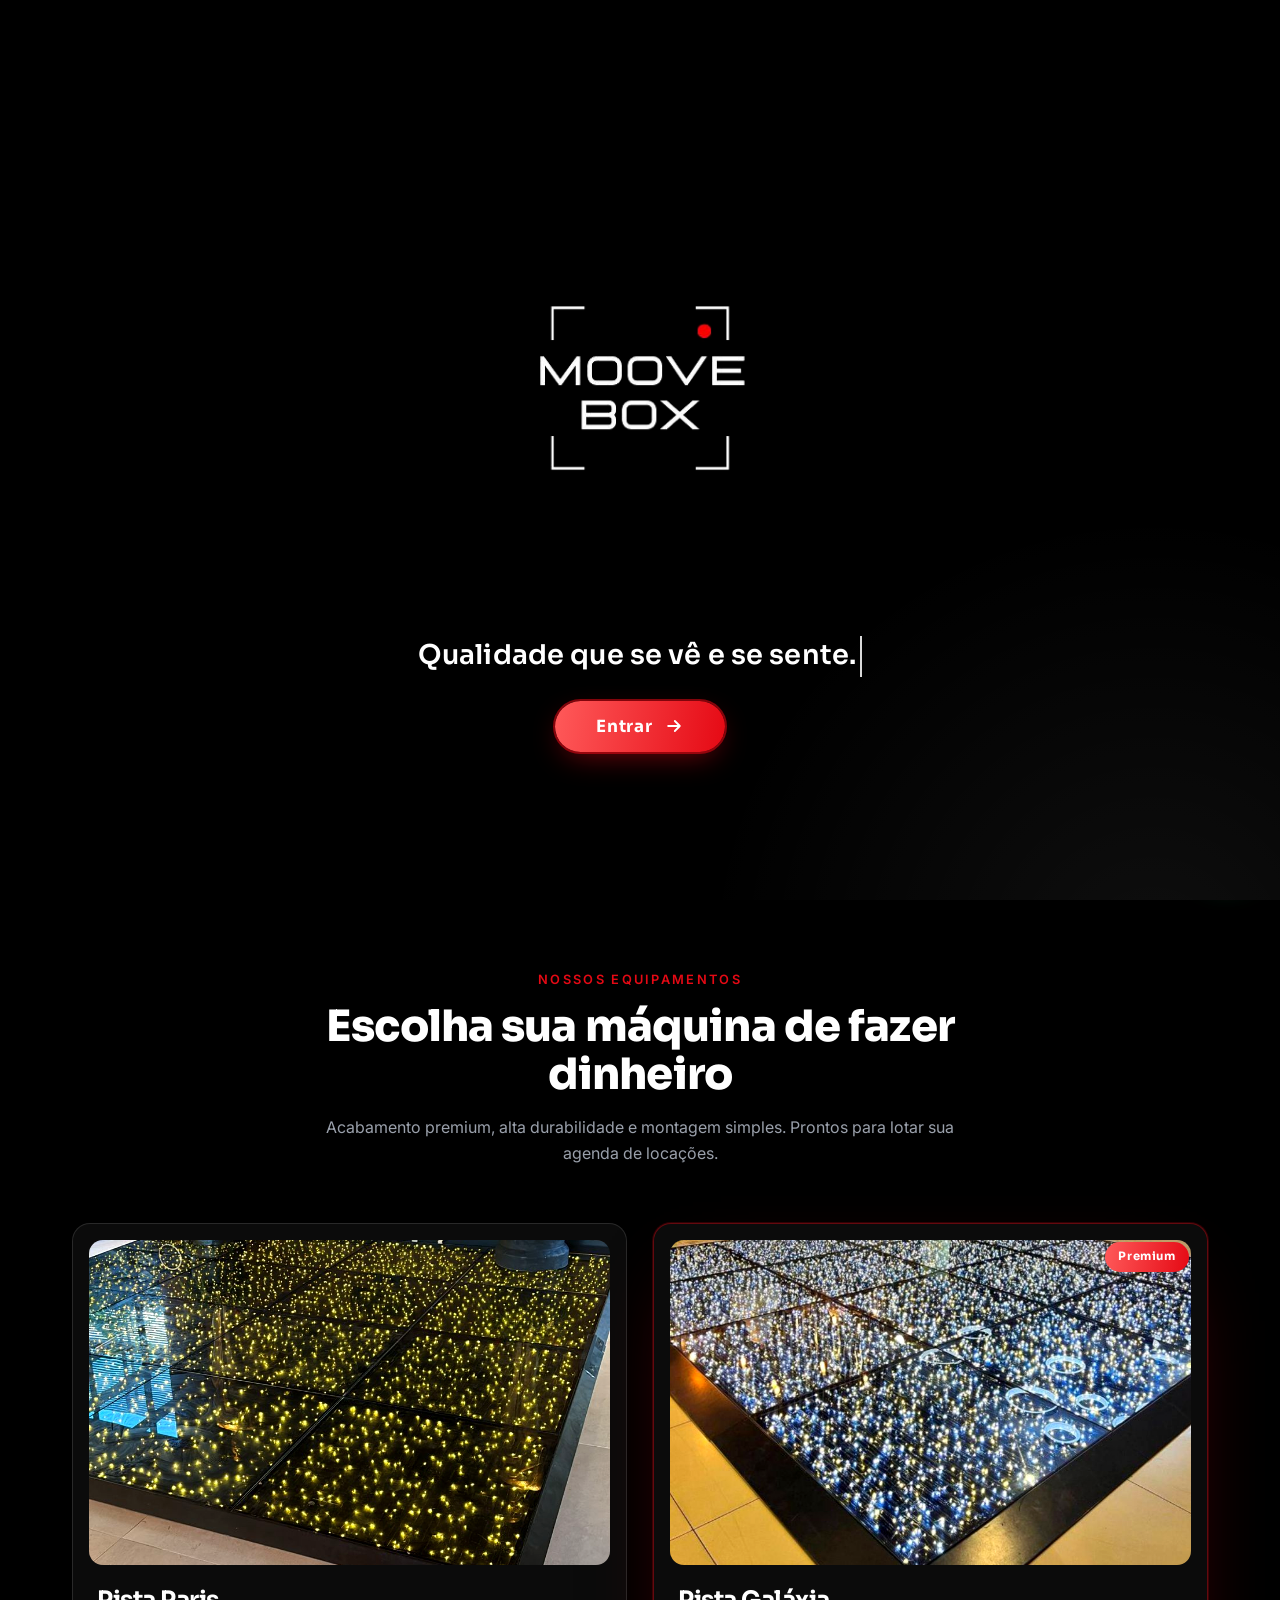
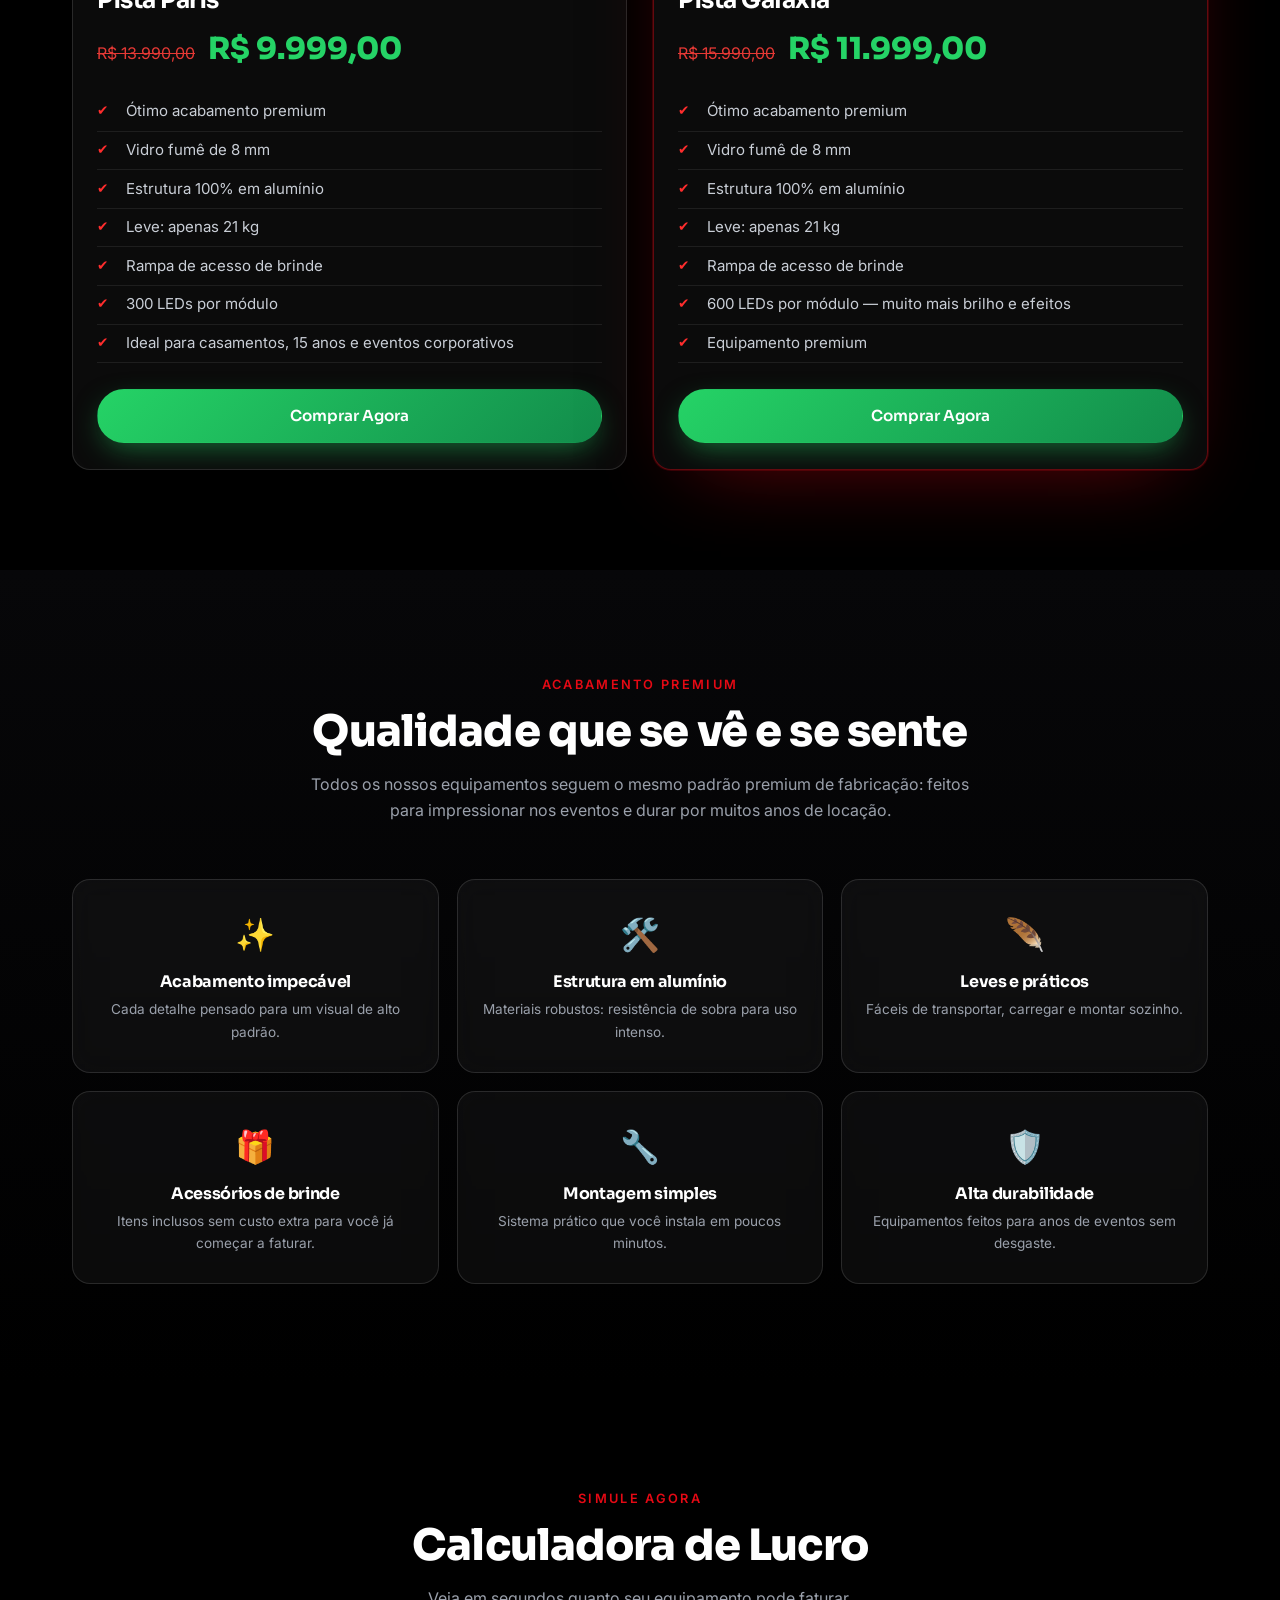
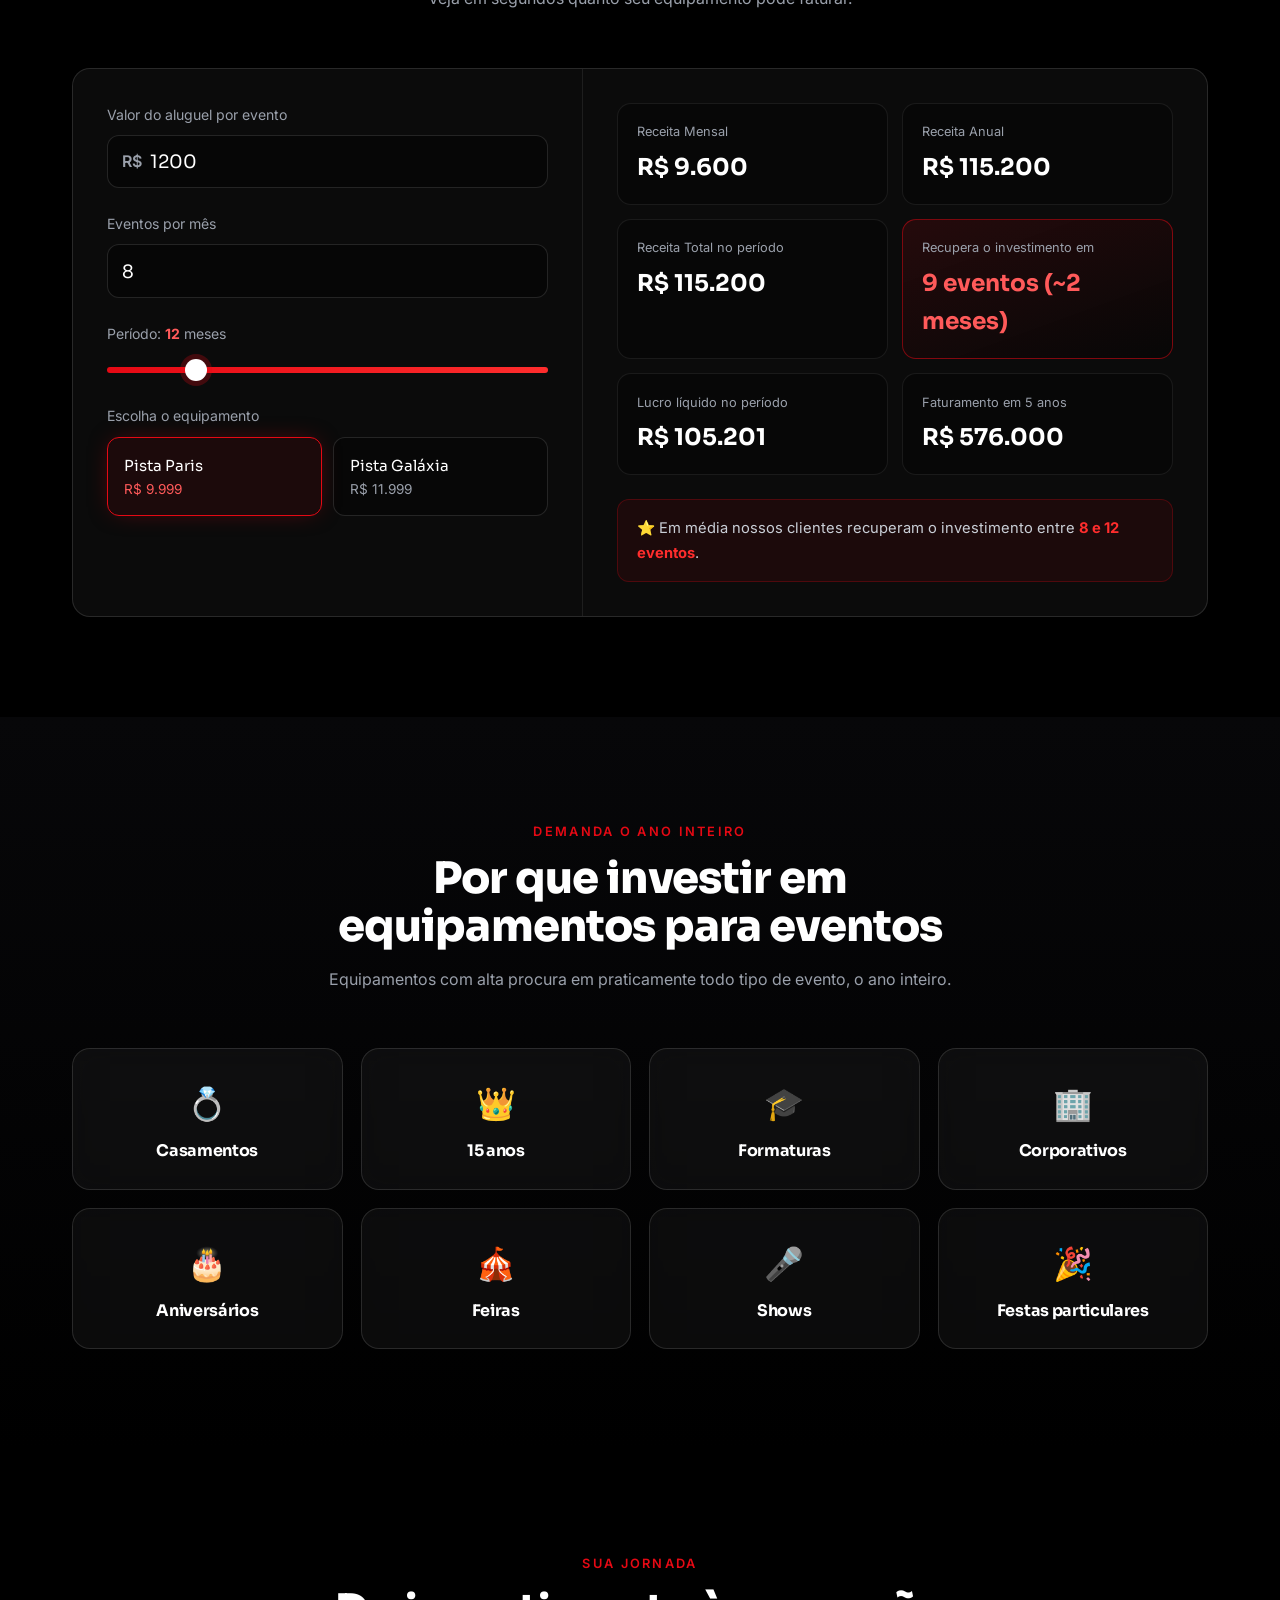
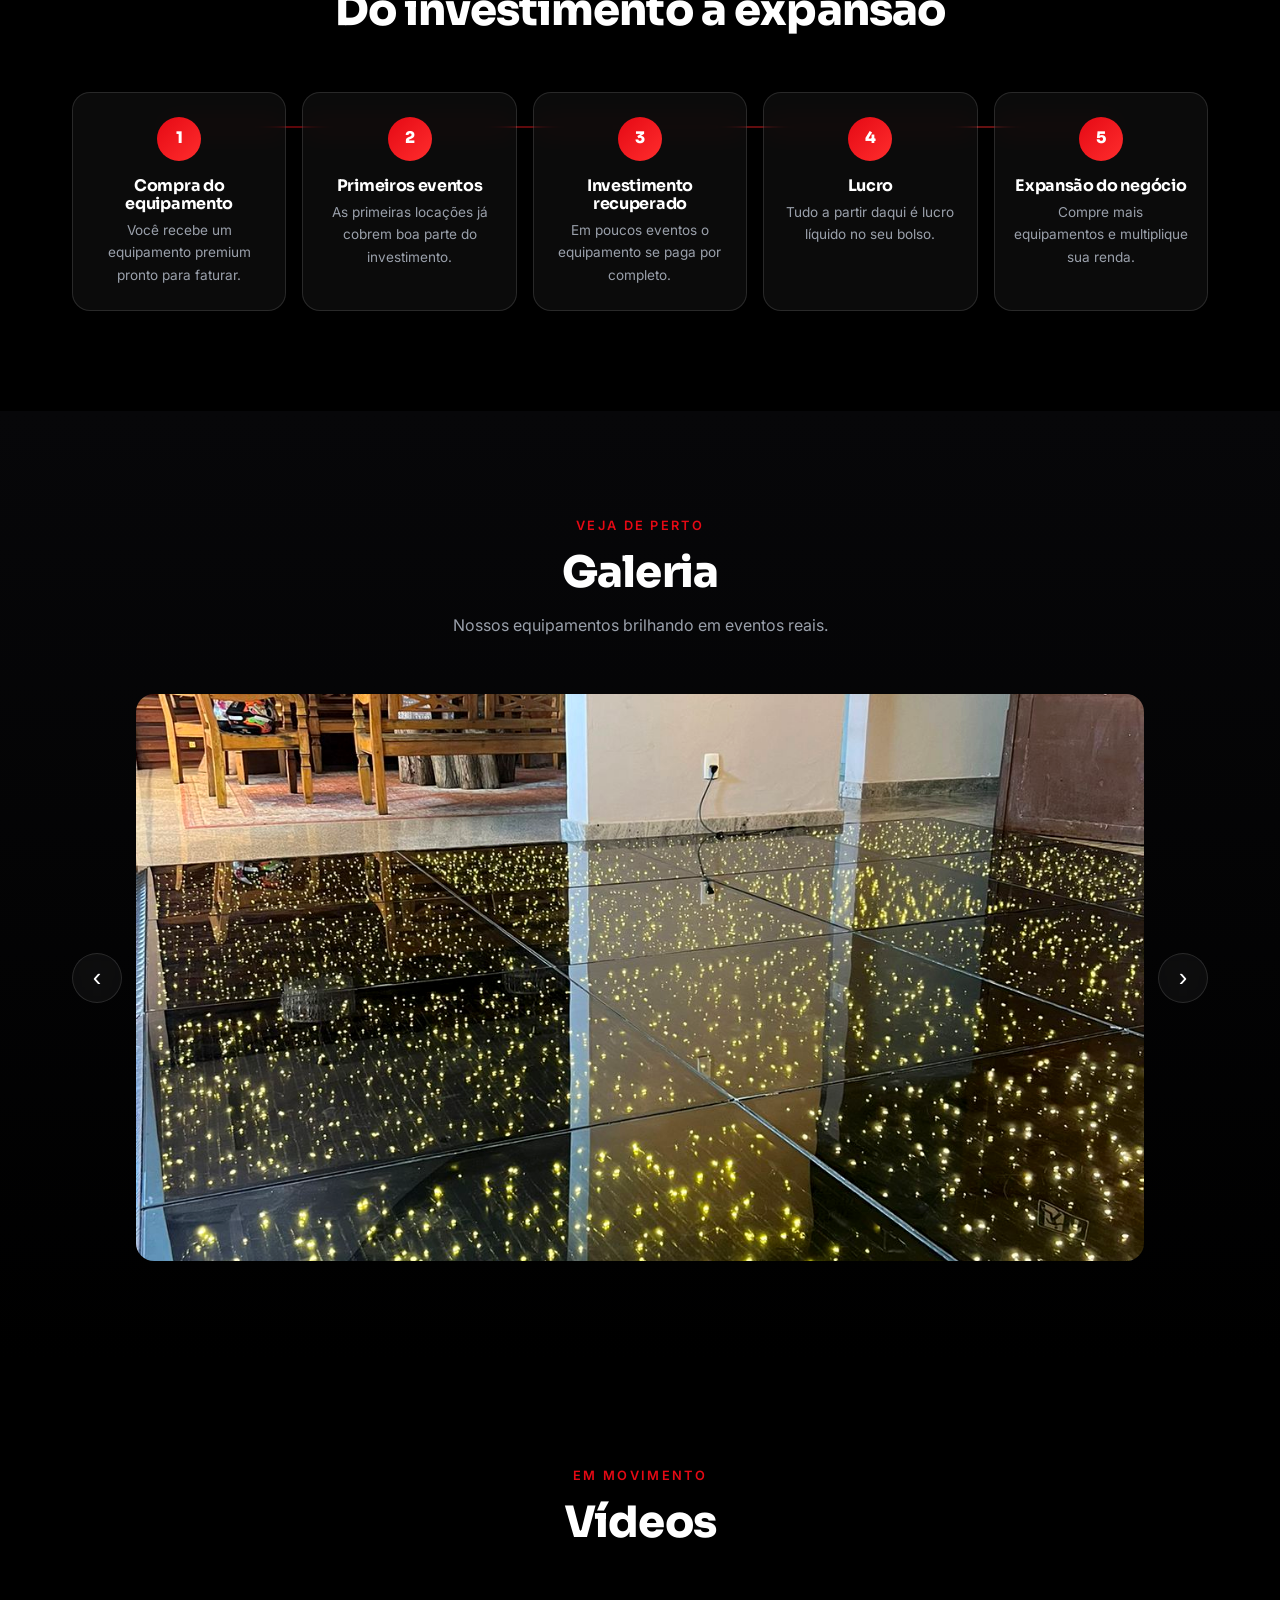
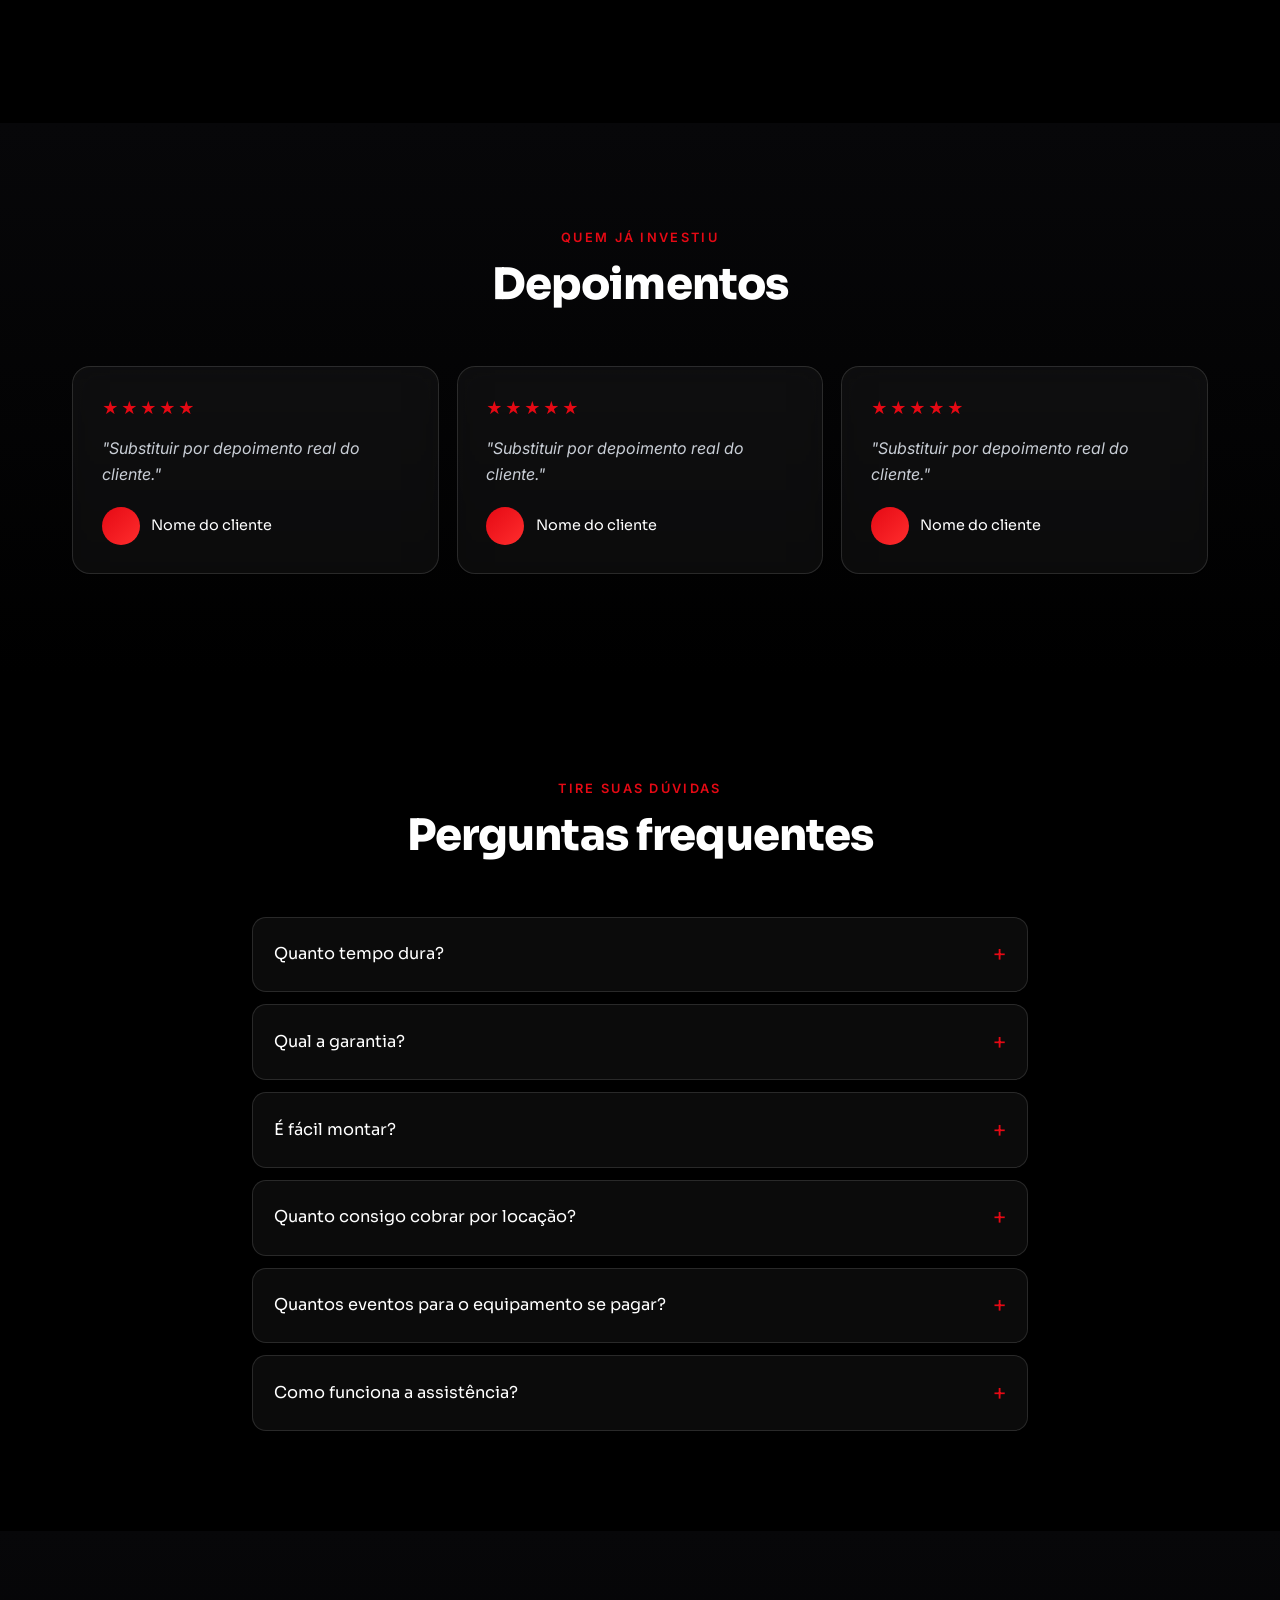
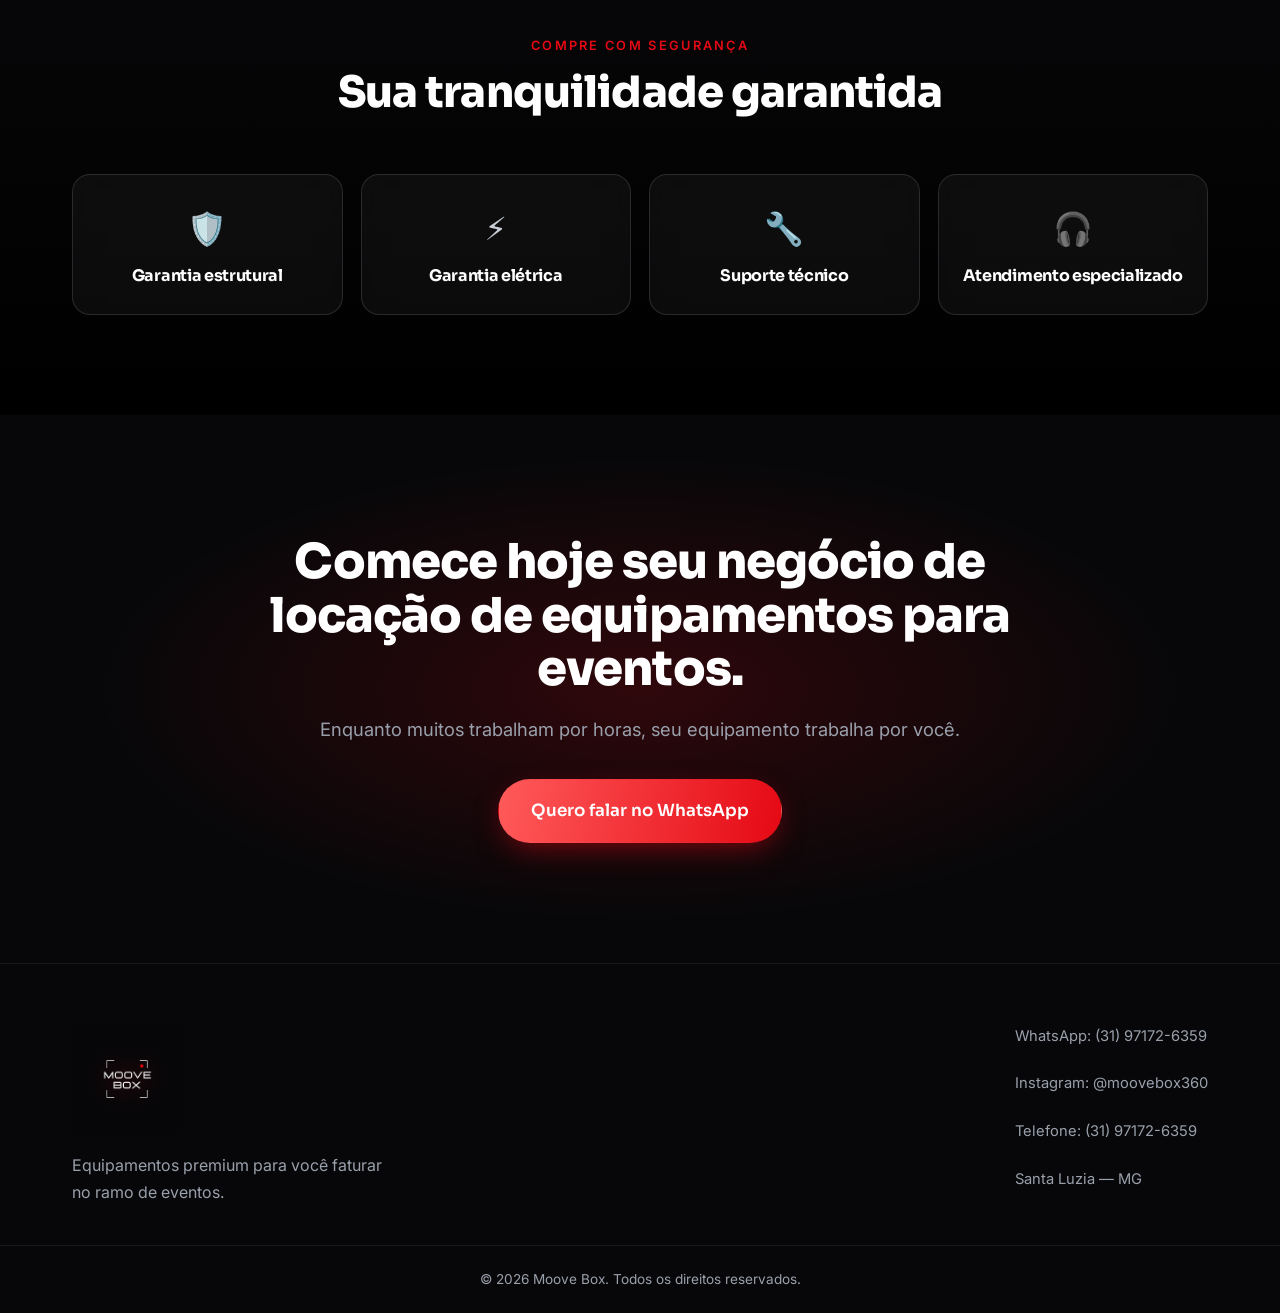
==== index.html @ 532af9aa "Cache-busting v2 no CSS e JS para forcar atualizacao" ====
<!DOCTYPE html>
<html lang="pt-BR">
<head>
  <meta charset="UTF-8" />
  <meta name="viewport" content="width=device-width, initial-scale=1.0" />
  <meta name="description" content="Equipamentos premium para eventos. Transforme um único investimento em uma renda recorrente locando equipamentos de alta qualidade para festas e eventos." />
  <title>Moove Box — Equipamentos premium para você faturar em eventos</title>

  <!-- Tipografia moderna -->
  <link rel="preconnect" href="https://fonts.googleapis.com" />
  <link rel="preconnect" href="https://fonts.gstatic.com" crossorigin />
  <link href="https://fonts.googleapis.com/css2?family=Sora:wght@400;600;700;800&family=Inter:wght@400;500;600&display=swap" rel="stylesheet" />

  <link rel="stylesheet" href="style.css?v=2" />
</head>
<body>

  <!-- ===================== INTRO / ABERTURA ===================== -->
  <div class="intro" id="intro">
    <div class="intro-bg"></div>
    <div class="intro-content">
      <div class="intro-stage">
        <img src="logo.png" alt="Moove Box" class="intro-logo" />
      </div>
      <p class="intro-tag">Qualidade que se vê e se sente.</p>
      <button class="intro-enter" id="introEnter" type="button">
        <span>Entrar</span>
        <svg width="20" height="20" viewBox="0 0 24 24" fill="none" stroke="currentColor" stroke-width="2.2" stroke-linecap="round" stroke-linejoin="round" aria-hidden="true"><path d="M5 12h14M13 6l6 6-6 6"/></svg>
      </button>
    </div>
  </div>

  <!-- ===================== CABEÇALHO ===================== -->
  <header class="nav" id="topo">
    <div class="container nav-inner">
      <!-- LOGO: PNG com fundo transparente (gerado a partir da logo.jpeg) -->
      <a href="#topo" class="logo brand">
        <img src="logo.png" alt="Moove Box" class="logo-img" />
      </a>

      <nav class="menu" id="menu">
        <a href="#produtos">Produtos</a>
        <a href="#qualidade">Qualidade</a>
        <a href="#calculadora">Calcular Lucro</a>
        <a href="#porque">Por que investir</a>
        <a href="#faq">FAQ</a>
      </nav>

      <a href="https://wa.me/5531971726359?text=Ol%C3%A1!%20Quero%20solicitar%20um%20or%C3%A7amento%20dos%20equipamentos%20da%20Moove%20Box." target="_blank" rel="noopener" class="btn btn-gold nav-cta">Solicitar Orçamento</a>

      <button class="menu-toggle" id="menuToggle" aria-label="Abrir menu">
        <span></span><span></span><span></span>
      </button>
    </div>
  </header>

  <!-- ===================== HERO ===================== -->
  <section class="hero">
    <div class="hero-bg"></div>
    <div class="hero-glow"></div>
    <div class="container hero-inner">
      <div class="hero-copy reveal">
        <span class="badge">⚡ Equipamentos que trabalham por você</span>
        <h1>Transforme um único investimento em uma <span class="grad-text">renda recorrente.</span></h1>
        <p class="lead">Equipamentos premium para você locar em eventos. Com poucas locações o equipamento se paga e continua gerando lucro por anos.</p>
        <div class="hero-actions">
          <a href="#produtos" class="btn btn-gold btn-lg">Quero meu equipamento</a>
          <a href="#calculadora" class="btn btn-ghost btn-lg">Calcular meu lucro</a>
        </div>
      </div>

      <div class="hero-visual reveal">
        <div class="hero-photo">
          <img src="imagens/destaque.jpg" alt="Pista de LED dourada Moove Box iluminada em um salão" />
        </div>
      </div>
    </div>
    <div class="scroll-hint">Role para descobrir ↓</div>
  </section>

  <!-- ===================== PRODUTOS ===================== -->
  <section class="section" id="produtos">
    <div class="container">
      <div class="section-head reveal">
        <span class="eyebrow">Nossos equipamentos</span>
        <h2>Escolha sua máquina de fazer dinheiro</h2>
        <p class="section-sub">Acabamento premium, alta durabilidade e montagem simples. Prontos para lotar sua agenda de locações.</p>
      </div>

      <div class="products">
        <!-- Pista Paris -->
        <article class="product-card glass reveal">
          <div class="product-media">
            <div class="photo-frame"><img class="product-photo" src="imagens/paris.jpg" alt="Pista Paris — piso de LED dourado" /></div>
          </div>
          <div class="product-body">
            <h3>Pista Paris</h3>
            <div class="price">
              <span class="price-old">R$ 13.990,00</span>
              <span class="price-now">R$ 9.999,00</span>
            </div>
            <ul class="features">
              <li>Ótimo acabamento premium</li>
              <li>Vidro fumê de 8 mm</li>
              <li>Estrutura 100% em alumínio</li>
              <li>Leve: apenas 21 kg</li>
              <li>Rampa de acesso de brinde</li>
              <li>300 LEDs por módulo</li>
              <li>Ideal para casamentos, 15 anos e eventos corporativos</li>
            </ul>
            <a href="https://wa.me/5531971726359?text=Ol%C3%A1!%20Tenho%20interesse%20na%20Pista%20Paris%20da%20Moove%20Box." target="_blank" rel="noopener" class="btn btn-green btn-block">Comprar Agora</a>
          </div>
        </article>

        <!-- Pista Galáxia -->
        <article class="product-card glass featured reveal">
          <span class="ribbon">Premium</span>
          <div class="product-media">
            <div class="photo-frame"><img class="product-photo" src="imagens/galaxia.jpg" alt="Pista Galáxia — piso de LED com efeito estrelado" /></div>
          </div>
          <div class="product-body">
            <h3>Pista Galáxia</h3>
            <div class="price">
              <span class="price-old">R$ 15.990,00</span>
              <span class="price-now">R$ 11.999,00</span>
            </div>
            <ul class="features">
              <li>Ótimo acabamento premium</li>
              <li>Vidro fumê de 8 mm</li>
              <li>Estrutura 100% em alumínio</li>
              <li>Leve: apenas 21 kg</li>
              <li>Rampa de acesso de brinde</li>
              <li>600 LEDs por módulo — muito mais brilho e efeitos</li>
              <li>Equipamento premium</li>
            </ul>
            <a href="https://wa.me/5531971726359?text=Ol%C3%A1!%20Tenho%20interesse%20na%20Pista%20Gal%C3%A1xia%20da%20Moove%20Box." target="_blank" rel="noopener" class="btn btn-green btn-block">Comprar Agora</a>
          </div>
        </article>
      </div>
    </div>
  </section>

  <!-- ===================== QUALIDADE ===================== -->
  <section class="section section-alt" id="qualidade">
    <div class="container">
      <div class="section-head reveal">
        <span class="eyebrow">Acabamento premium</span>
        <h2>Qualidade que se vê e se sente</h2>
        <p class="section-sub">Todos os nossos equipamentos seguem o mesmo padrão premium de fabricação: feitos para impressionar nos eventos e durar por muitos anos de locação.</p>
      </div>

      <div class="cards-grid cols-3">
        <div class="mini-card glass reveal"><span class="ic">✨</span><h4>Acabamento impecável</h4><p>Cada detalhe pensado para um visual de alto padrão.</p></div>
        <div class="mini-card glass reveal"><span class="ic">🛠️</span><h4>Estrutura em alumínio</h4><p>Materiais robustos: resistência de sobra para uso intenso.</p></div>
        <div class="mini-card glass reveal"><span class="ic">🪶</span><h4>Leves e práticos</h4><p>Fáceis de transportar, carregar e montar sozinho.</p></div>
        <div class="mini-card glass reveal"><span class="ic">🎁</span><h4>Acessórios de brinde</h4><p>Itens inclusos sem custo extra para você já começar a faturar.</p></div>
        <div class="mini-card glass reveal"><span class="ic">🔧</span><h4>Montagem simples</h4><p>Sistema prático que você instala em poucos minutos.</p></div>
        <div class="mini-card glass reveal"><span class="ic">🛡️</span><h4>Alta durabilidade</h4><p>Equipamentos feitos para anos de eventos sem desgaste.</p></div>
      </div>
    </div>
  </section>

  <!-- ===================== CALCULADORA DE LUCRO ===================== -->
  <section class="section" id="calculadora">
    <div class="container">
      <div class="section-head reveal">
        <span class="eyebrow">Simule agora</span>
        <h2>Calculadora de Lucro</h2>
        <p class="section-sub">Veja em segundos quanto seu equipamento pode faturar.</p>
      </div>

      <div class="calc glass reveal">
        <div class="calc-controls">
          <div class="field">
            <label for="aluguel">Valor do aluguel por evento</label>
            <div class="input-money">
              <span>R$</span>
              <input type="number" id="aluguel" value="1200" min="0" step="50" />
            </div>
          </div>

          <div class="field">
            <label for="eventos">Eventos por mês</label>
            <div class="input-money">
              <input type="number" id="eventos" value="8" min="0" step="1" />
            </div>
          </div>

          <div class="field">
            <label for="meses">Período: <strong id="mesesLabel">12</strong> meses</label>
            <input type="range" id="meses" value="12" min="1" max="60" step="1" class="slider" />
          </div>

          <div class="field">
            <label>Escolha o equipamento</label>
            <div class="pista-pick">
              <label class="pick active">
                <input type="radio" name="pista" value="9999" checked />
                <span class="pick-title">Pista Paris</span>
                <span class="pick-price">R$ 9.999</span>
              </label>
              <label class="pick">
                <input type="radio" name="pista" value="11999" />
                <span class="pick-title">Pista Galáxia</span>
                <span class="pick-price">R$ 11.999</span>
              </label>
            </div>
          </div>
        </div>

        <div class="calc-results">
          <div class="result-grid">
            <div class="result-card">
              <span class="result-label">Receita Mensal</span>
              <span class="result-value" data-money id="rMensal">0</span>
            </div>
            <div class="result-card">
              <span class="result-label">Receita Anual</span>
              <span class="result-value" data-money id="rAnual">0</span>
            </div>
            <div class="result-card">
              <span class="result-label">Receita Total no período</span>
              <span class="result-value" data-money id="rTotal">0</span>
            </div>
            <div class="result-card highlight">
              <span class="result-label">Recupera o investimento em</span>
              <span class="result-value" id="rPayback">0</span>
            </div>
            <div class="result-card">
              <span class="result-label">Lucro líquido no período</span>
              <span class="result-value" data-money id="rLucro">0</span>
            </div>
            <div class="result-card">
              <span class="result-label">Faturamento em 5 anos</span>
              <span class="result-value" data-money id="r5anos">0</span>
            </div>
          </div>

          <div class="calc-note">
            ⭐ Em média nossos clientes recuperam o investimento entre <strong>8 e 12 eventos</strong>.
          </div>
        </div>
      </div>
    </div>
  </section>

  <!-- ===================== POR QUE INVESTIR ===================== -->
  <section class="section section-alt" id="porque">
    <div class="container">
      <div class="section-head reveal">
        <span class="eyebrow">Demanda o ano inteiro</span>
        <h2>Por que investir em equipamentos para eventos</h2>
        <p class="section-sub">Equipamentos com alta procura em praticamente todo tipo de evento, o ano inteiro.</p>
      </div>

      <div class="cards-grid">
        <div class="mini-card glass reveal"><span class="ic">💍</span><h4>Casamentos</h4></div>
        <div class="mini-card glass reveal"><span class="ic">👑</span><h4>15 anos</h4></div>
        <div class="mini-card glass reveal"><span class="ic">🎓</span><h4>Formaturas</h4></div>
        <div class="mini-card glass reveal"><span class="ic">🏢</span><h4>Corporativos</h4></div>
        <div class="mini-card glass reveal"><span class="ic">🎂</span><h4>Aniversários</h4></div>
        <div class="mini-card glass reveal"><span class="ic">🎪</span><h4>Feiras</h4></div>
        <div class="mini-card glass reveal"><span class="ic">🎤</span><h4>Shows</h4></div>
        <div class="mini-card glass reveal"><span class="ic">🎉</span><h4>Festas particulares</h4></div>
      </div>
    </div>
  </section>

  <!-- ===================== SIMULAÇÃO / TIMELINE ===================== -->
  <section class="section" id="simulacao">
    <div class="container">
      <div class="section-head reveal">
        <span class="eyebrow">Sua jornada</span>
        <h2>Do investimento à expansão</h2>
      </div>

      <div class="timeline">
        <div class="tl-step glass reveal"><span class="tl-num">1</span><h4>Compra do equipamento</h4><p>Você recebe um equipamento premium pronto para faturar.</p></div>
        <div class="tl-step glass reveal"><span class="tl-num">2</span><h4>Primeiros eventos</h4><p>As primeiras locações já cobrem boa parte do investimento.</p></div>
        <div class="tl-step glass reveal"><span class="tl-num">3</span><h4>Investimento recuperado</h4><p>Em poucos eventos o equipamento se paga por completo.</p></div>
        <div class="tl-step glass reveal"><span class="tl-num">4</span><h4>Lucro</h4><p>Tudo a partir daqui é lucro líquido no seu bolso.</p></div>
        <div class="tl-step glass reveal"><span class="tl-num">5</span><h4>Expansão do negócio</h4><p>Compre mais equipamentos e multiplique sua renda.</p></div>
      </div>
    </div>
  </section>

  <!-- ===================== GALERIA ===================== -->
  <section class="section section-alt" id="galeria">
    <div class="container">
      <div class="section-head reveal">
        <span class="eyebrow">Veja de perto</span>
        <h2>Galeria</h2>
        <p class="section-sub">Nossos equipamentos brilhando em eventos reais.</p>
      </div>

      <div class="carousel reveal">
        <button class="car-btn prev" id="carPrev" aria-label="Anterior">‹</button>
        <div class="car-viewport">
          <div class="car-track" id="carTrack">
            <img class="car-photo" src="imagens/galeria-1.jpg" alt="Lounge de evento com pista de LED Moove Box" />
            <img class="car-photo" src="imagens/galeria-2.jpg" alt="Pista de LED dourada instalada em ambiente" />
            <img class="car-photo" src="imagens/destaque.jpg" alt="Pista de LED dourada Moove Box" />
            <img class="car-photo" src="imagens/galaxia.jpg" alt="Pista de LED com efeito estrelado" />
          </div>
        </div>
        <button class="car-btn next" id="carNext" aria-label="Próximo">›</button>
      </div>
    </div>
  </section>

  <!-- ===================== VÍDEOS ===================== -->
  <section class="section" id="videos">
    <div class="container">
      <div class="section-head reveal">
        <span class="eyebrow">Em movimento</span>
        <h2>Vídeos</h2>
      </div>
      <div class="video-grid">
        <blockquote class="instagram-media" data-instgrm-permalink="https://www.instagram.com/reel/DLC9hqesf46/?utm_source=ig_embed&amp;utm_campaign=loading" data-instgrm-version="14" style="margin:0 auto;max-width:540px;width:100%;"></blockquote>
        <blockquote class="instagram-media" data-instgrm-permalink="https://www.instagram.com/reel/DYIzl1DsNfL/?utm_source=ig_embed&amp;utm_campaign=loading" data-instgrm-version="14" style="margin:0 auto;max-width:540px;width:100%;"></blockquote>
        <blockquote class="instagram-media" data-instgrm-permalink="https://www.instagram.com/reel/DO9v6zyj07J/?utm_source=ig_embed&amp;utm_campaign=loading" data-instgrm-version="14" style="margin:0 auto;max-width:540px;width:100%;"></blockquote>
        <blockquote class="instagram-media" data-instgrm-permalink="https://www.instagram.com/reel/DO9sWGsj4nO/?utm_source=ig_embed&amp;utm_campaign=loading" data-instgrm-version="14" style="margin:0 auto;max-width:540px;width:100%;"></blockquote>
      </div>
    </div>
  </section>

  <!-- ===================== DEPOIMENTOS ===================== -->
  <section class="section section-alt" id="depoimentos">
    <div class="container">
      <div class="section-head reveal">
        <span class="eyebrow">Quem já investiu</span>
        <h2>Depoimentos</h2>
      </div>
      <div class="cards-grid cols-3">
        <!-- INSERIR: Depoimentos reais aqui (nome, foto e texto) -->
        <figure class="testimonial glass reveal">
          <div class="stars">★★★★★</div>
          <blockquote>"Substituir por depoimento real do cliente."</blockquote>
          <figcaption><span class="avatar"></span> Nome do cliente</figcaption>
        </figure>
        <figure class="testimonial glass reveal">
          <div class="stars">★★★★★</div>
          <blockquote>"Substituir por depoimento real do cliente."</blockquote>
          <figcaption><span class="avatar"></span> Nome do cliente</figcaption>
        </figure>
        <figure class="testimonial glass reveal">
          <div class="stars">★★★★★</div>
          <blockquote>"Substituir por depoimento real do cliente."</blockquote>
          <figcaption><span class="avatar"></span> Nome do cliente</figcaption>
        </figure>
      </div>
    </div>
  </section>

  <!-- ===================== FAQ ===================== -->
  <section class="section" id="faq">
    <div class="container narrow">
      <div class="section-head reveal">
        <span class="eyebrow">Tire suas dúvidas</span>
        <h2>Perguntas frequentes</h2>
      </div>

      <div class="faq reveal">
        <details class="faq-item"><summary>Quanto tempo dura?</summary><p>Nossos equipamentos são feitos com materiais de alta qualidade e estrutura robusta, prontos para durar muitos anos de uso intenso.</p></details>
        <details class="faq-item"><summary>Qual a garantia?</summary><p>Oferecemos garantia do equipamento e suporte técnico especializado.</p></details>
        <details class="faq-item"><summary>É fácil montar?</summary><p>Sim. Os equipamentos têm montagem simples e prática, que você mesmo faz em poucos minutos.</p></details>
        <details class="faq-item"><summary>Quanto consigo cobrar por locação?</summary><p>O valor varia por região e tipo de evento, mas é comum cobrar a partir de R$ 1.200 por locação.</p></details>
        <details class="faq-item"><summary>Quantos eventos para o equipamento se pagar?</summary><p>Em média, nossos clientes recuperam o investimento entre 8 e 12 eventos.</p></details>
        <details class="faq-item"><summary>Como funciona a assistência?</summary><p>Atendimento especializado e suporte técnico sempre que você precisar.</p></details>
      </div>
    </div>
  </section>

  <!-- ===================== GARANTIA ===================== -->
  <section class="section section-alt" id="garantia">
    <div class="container">
      <div class="section-head reveal">
        <span class="eyebrow">Compre com segurança</span>
        <h2>Sua tranquilidade garantida</h2>
      </div>
      <div class="cards-grid cols-4">
        <div class="guarantee glass reveal"><span class="ic">🛡️</span><h4>Garantia estrutural</h4></div>
        <div class="guarantee glass reveal"><span class="ic">⚡</span><h4>Garantia elétrica</h4></div>
        <div class="guarantee glass reveal"><span class="ic">🔧</span><h4>Suporte técnico</h4></div>
        <div class="guarantee glass reveal"><span class="ic">🎧</span><h4>Atendimento especializado</h4></div>
      </div>
    </div>
  </section>

  <!-- ===================== CHAMADA FINAL ===================== -->
  <section class="cta-final">
    <div class="cta-glow"></div>
    <div class="container reveal">
      <h2>Comece hoje seu negócio de locação de equipamentos para eventos.</h2>
      <p>Enquanto muitos trabalham por horas, seu equipamento trabalha por você.</p>
      <a href="https://wa.me/5531971726359?text=Ol%C3%A1!%20Quero%20come%C3%A7ar%20meu%20neg%C3%B3cio%20com%20os%20equipamentos%20da%20Moove%20Box." target="_blank" rel="noopener" class="btn btn-gold btn-lg">Quero falar no WhatsApp</a>
    </div>
  </section>

  <!-- ===================== RODAPÉ ===================== -->
  <footer class="footer">
    <div class="container footer-inner">
      <div>
        <!-- LOGO: PNG com fundo transparente -->
        <a href="#topo" class="logo logo-footer"><img src="logo.png" alt="Moove Box" class="logo-img" /></a>
        <p class="footer-tag">Equipamentos premium para você faturar no ramo de eventos.</p>
      </div>
      <ul class="footer-links">
        <li><a href="https://wa.me/5531971726359" target="_blank" rel="noopener">WhatsApp: (31) 97172-6359</a></li>
        <li><a href="https://instagram.com/moovebox360" target="_blank" rel="noopener">Instagram: @moovebox360</a></li>
        <li><a href="tel:+5531971726359">Telefone: (31) 97172-6359</a></li>
        <li>Santa Luzia — MG</li>
      </ul>
    </div>
    <div class="footer-bottom">© 2026 Moove Box. Todos os direitos reservados.</div>
  </footer>

  <a href="https://wa.me/5531971726359?text=Ol%C3%A1!%20Vim%20pelo%20site%20e%20quero%20saber%20mais%20sobre%20os%20equipamentos%20da%20Moove%20Box." class="whats-float" target="_blank" rel="noopener" aria-label="Falar no WhatsApp">
    <svg viewBox="0 0 32 32" width="32" height="32" fill="currentColor" aria-hidden="true">
      <path d="M16.04 4C9.93 4 4.98 8.95 4.98 15.06c0 1.95.51 3.86 1.48 5.54L4.9 26.9l6.46-1.53a11.1 11.1 0 0 0 4.68 1.05h.01c6.11 0 11.06-4.95 11.06-11.06 0-2.95-1.15-5.73-3.24-7.82A11 11 0 0 0 16.04 4Zm0 20.27h-.01c-1.5 0-2.97-.4-4.26-1.17l-.31-.18-3.83.91.94-3.73-.2-.32a9.2 9.2 0 0 1-1.41-4.92c0-5.08 4.13-9.21 9.21-9.21 2.46 0 4.77.96 6.51 2.7a9.16 9.16 0 0 1 2.7 6.52c0 5.08-4.13 9.2-9.21 9.2Zm5.05-6.89c-.28-.14-1.64-.81-1.89-.9-.25-.09-.43-.14-.61.14-.18.28-.7.9-.86 1.08-.16.18-.32.2-.59.07-.28-.14-1.17-.43-2.22-1.37-.82-.73-1.38-1.64-1.54-1.92-.16-.28-.02-.43.12-.57.13-.13.28-.32.41-.48.14-.16.18-.28.28-.46.09-.18.05-.34-.02-.48-.07-.14-.61-1.48-.84-2.02-.22-.53-.45-.46-.61-.47-.16-.01-.34-.01-.52-.01-.18 0-.48.07-.73.34-.25.28-.96.94-.96 2.29 0 1.35.98 2.65 1.12 2.84.14.18 1.94 2.96 4.7 4.15.66.28 1.17.45 1.57.58.66.21 1.26.18 1.74.11.53-.08 1.64-.67 1.87-1.32.23-.65.23-1.2.16-1.32-.07-.12-.25-.18-.53-.32Z"/>
    </svg>
  </a>

  <script src="script.js?v=2"></script>
  <script async src="//www.instagram.com/embed.js"></script>
</body>
</html>
---- style.css ----
/* ===================== TOKENS ===================== */
:root {
  --preto: #000000;
  --preto-2: #070709;
  --preto-3: #0d0d12;
  --branco: #ffffff;
  --cinza: #9aa0ab;
  --cinza-2: #c9ced6;
  --dourado: #e50914;   /* vermelho principal (detalhes) */
  --dourado-2: #ff5a5a; /* vermelho claro */
  --neon: #ff2d2d;      /* vermelho de brilho/glow */
  --neon-2: #ff5a5a;
  --line: rgba(255, 255, 255, 0.08);
  --glass: rgba(255, 255, 255, 0.045);
  --glass-bd: rgba(255, 255, 255, 0.12);
  --radius: 18px;
  --max: 1180px;
  --ease: cubic-bezier(0.22, 1, 0.36, 1);
}

* { box-sizing: border-box; margin: 0; padding: 0; }

html { scroll-behavior: smooth; }

body {
  font-family: "Inter", system-ui, -apple-system, "Segoe UI", sans-serif;
  background: var(--preto);
  color: var(--cinza-2);
  line-height: 1.65;
  overflow-x: hidden;
  -webkit-font-smoothing: antialiased;
}

h1, h2, h3, h4 { font-family: "Sora", sans-serif; color: var(--branco); line-height: 1.12; letter-spacing: -0.02em; }

a { color: inherit; text-decoration: none; }

.container { width: 100%; max-width: var(--max); margin: 0 auto; padding: 0 22px; }
.container.narrow { max-width: 820px; }

.grad-text {
  background: linear-gradient(100deg, #ffffff, var(--dourado-2) 45%, var(--dourado));
  -webkit-background-clip: text; background-clip: text; -webkit-text-fill-color: transparent;
}

/* ===================== BOTÕES ===================== */
.btn {
  display: inline-flex; align-items: center; justify-content: center;
  gap: 0.5rem; font-weight: 600; font-family: "Sora", sans-serif;
  padding: 0.85rem 1.5rem; border-radius: 999px; border: 1px solid transparent;
  cursor: pointer; transition: transform 0.35s var(--ease), box-shadow 0.35s var(--ease), background 0.3s;
  font-size: 0.95rem; white-space: nowrap;
}
.btn-lg { padding: 1.05rem 2rem; font-size: 1.05rem; }
.btn-block { display: flex; width: 100%; }

.btn-gold {
  background: linear-gradient(100deg, var(--dourado-2), var(--dourado));
  color: #ffffff; box-shadow: 0 10px 30px -8px rgba(229,9,20,0.55);
}
.btn-gold:hover { transform: translateY(-3px); box-shadow: 0 16px 40px -8px rgba(229,9,20,0.8); }

.btn-green {
  background: linear-gradient(135deg, #25d366, #128c4b);
  color: #ffffff; box-shadow: 0 10px 30px -8px rgba(37,211,102,0.55);
}
.btn-green:hover { transform: translateY(-3px); box-shadow: 0 16px 40px -8px rgba(37,211,102,0.8); }

.btn-ghost { background: rgba(255,255,255,0.04); color: var(--branco); border-color: var(--glass-bd); backdrop-filter: blur(8px); }
.btn-ghost:hover { transform: translateY(-3px); border-color: var(--neon); box-shadow: 0 0 30px -6px rgba(229,9,20,0.5); }

.btn-outline { background: transparent; color: var(--branco); border-color: var(--glass-bd); }
.btn-outline:hover { border-color: var(--dourado); color: var(--dourado-2); transform: translateY(-2px); }

/* ===================== NAV ===================== */
.nav {
  position: fixed; top: 0; left: 0; right: 0; z-index: 100;
  transition: background 0.4s, border-color 0.4s, backdrop-filter 0.4s;
  border-bottom: 1px solid transparent;
}
.nav.scrolled {
  background: rgba(7,7,9,0.72); backdrop-filter: blur(16px);
  border-bottom-color: var(--line);
}
.nav-inner { display: flex; align-items: center; justify-content: space-between; height: 90px; }

.logo { display: inline-flex; align-items: center; gap: 0.55rem; font-family: "Sora", sans-serif; font-weight: 800; font-size: 1.25rem; color: var(--branco); letter-spacing: -0.03em; }
.logo-accent { color: var(--dourado); }
.logo-mark { width: 14px; height: 14px; border-radius: 4px; background: linear-gradient(135deg, var(--neon), var(--dourado)); box-shadow: 0 0 14px var(--neon); }
.logo-img {
  height: 72px; width: auto; display: block;
  /* logo.png já tem fundo transparente; brilho vermelho sutil para dar ênfase */
  filter: drop-shadow(0 0 12px rgba(229,9,20,0.45));
  transition: transform 0.4s var(--ease), filter 0.4s var(--ease);
}
.logo:hover .logo-img { transform: scale(1.06); filter: drop-shadow(0 0 18px rgba(229,9,20,0.7)); }
.logo-footer .logo-img { height: 110px; }
@media (max-width: 760px) { .logo-img { height: 58px; } }

/* ===================== INTRO / ABERTURA ===================== */
body.intro-lock { overflow: hidden; }
.intro {
  position: fixed; inset: 0; z-index: 9999;
  display: flex; align-items: center; justify-content: center;
  background: #000;
  transition: opacity 0.9s var(--ease), visibility 0.9s var(--ease);
}
.intro.hide { opacity: 0; visibility: hidden; }

/* Fundo preto profissional: apenas um foco de luz branco bem sutil em movimento */
.intro-bg { position: absolute; inset: 0; overflow: hidden; background: #000; }
.intro-bg::after {
  content: ""; position: absolute; width: 80vmax; height: 80vmax; left: 50%; top: 50%;
  background: radial-gradient(circle, rgba(255,255,255,0.06), transparent 62%);
  animation: introSpot 10s ease-in-out infinite alternate;
}
.intro-content {
  position: relative; z-index: 2;
  display: flex; flex-direction: column; align-items: center; gap: 1.1rem;
  padding: 0 22px; text-align: center;
}
.intro-stage { position: relative; display: grid; place-items: center; }
/* Logo pulsando (apenas escala, sem brilho colorido — fundo só preto) */
.intro-logo {
  position: relative; z-index: 2;
  width: clamp(240px, 42vw, 480px); height: auto; display: block;
  animation: introFade 0.6s ease both, logoPulse 2.4s ease-in-out infinite;
}
/* Frase com efeito de digitação (cursor piscando) */
.intro-tag {
  max-width: 640px; margin-top: -0.6rem; min-height: 1.5em;
  font-family: "Sora", sans-serif; font-weight: 600; line-height: 1.45;
  font-size: clamp(1.15rem, 3vw, 1.7rem); letter-spacing: 0.005em; color: #fff;
  border-right: 2px solid rgba(255,255,255,0.85); padding-right: 4px;
  animation: caretBlink 0.9s step-end infinite;
}
/* Botão Entrar — vermelho */
.intro-enter {
  position: relative; display: inline-flex; align-items: center; gap: 0.7rem;
  margin-top: 0.4rem; padding: 0.95rem 2.6rem; border-radius: 999px; border: 0;
  background: linear-gradient(100deg, var(--dourado-2), var(--dourado)); color: #fff;
  font-family: "Sora", sans-serif; font-weight: 700; font-size: 1.05rem; letter-spacing: 0.04em;
  cursor: pointer; box-shadow: 0 10px 30px -8px rgba(229,9,20,0.55);
  opacity: 0; transform: translateY(12px); animation: introUp 1s var(--ease) 0.9s forwards;
  transition: transform 0.35s var(--ease), box-shadow 0.35s, filter 0.35s;
}
.intro-enter:hover { transform: translateY(-3px); box-shadow: 0 16px 46px -10px rgba(229,9,20,0.85); filter: brightness(1.08); }
.intro-enter svg { transition: transform 0.35s var(--ease); }
.intro-enter:hover svg { transform: translateX(5px); }
.intro-enter::after {
  content: ""; position: absolute; inset: -2px; border-radius: 999px;
  border: 2px solid rgba(229,9,20,0.55); animation: introBtnPulse 2.4s ease-out infinite;
}
@keyframes introFade { from { opacity: 0; } to { opacity: 1; } }
@keyframes logoPulse {
  0%, 100% { transform: scale(1); }
  50% { transform: scale(1.06); }
}
@keyframes caretBlink { 0%, 100% { border-color: rgba(255,255,255,0.85); } 50% { border-color: transparent; } }
@keyframes introUp { to { opacity: 1; transform: translateY(0); } }
@keyframes introSpot { 0% { transform: translate(-62%, -56%); } 100% { transform: translate(-38%, -44%); } }
@keyframes introBtnPulse { 0% { opacity: 0.6; transform: scale(1); } 100% { opacity: 0; transform: scale(1.22); } }
@media (prefers-reduced-motion: reduce) {
  .intro-logo, .intro-tag, .intro-enter { opacity: 1 !important; transform: none !important; }
}

.menu { display: flex; gap: 1.6rem; }
.menu a { color: var(--cinza); font-size: 0.92rem; font-weight: 500; transition: color 0.25s; position: relative; }
.menu a:hover { color: var(--branco); }
.menu a::after { content: ""; position: absolute; left: 0; bottom: -6px; width: 0; height: 2px; background: var(--dourado); transition: width 0.3s var(--ease); }
.menu a:hover::after { width: 100%; }

.nav-cta { padding: 0.6rem 1.1rem; font-size: 0.88rem; }

.menu-toggle { display: none; flex-direction: column; gap: 5px; background: none; border: 0; cursor: pointer; padding: 6px; }
.menu-toggle span { width: 24px; height: 2px; background: var(--branco); transition: 0.3s; }

/* ===================== HERO ===================== */
.hero { position: relative; padding: 150px 0 90px; overflow: hidden; }
.hero-bg {
  position: absolute; inset: 0;
  background:
    radial-gradient(ellipse at 72% 18%, rgba(229,9,20,0.22), transparent 55%),
    radial-gradient(ellipse at 18% 82%, rgba(255,255,255,0.06), transparent 52%),
    var(--preto);
}
.hero-bg::after {
  content: ""; position: absolute; inset: 0;
  background-image: linear-gradient(var(--line) 1px, transparent 1px), linear-gradient(90deg, var(--line) 1px, transparent 1px);
  background-size: 54px 54px; mask-image: radial-gradient(ellipse at 50% 40%, #000 30%, transparent 75%);
  opacity: 0.6;
}
.hero-glow { position: absolute; width: 600px; height: 600px; right: -120px; top: 40px; background: radial-gradient(circle, rgba(229,9,20,0.22), transparent 60%); filter: blur(40px); animation: float 9s var(--ease) infinite alternate; }
@keyframes float { to { transform: translateY(-30px) translateX(-20px); } }

.hero-inner { position: relative; display: grid; grid-template-columns: 1.05fr 0.95fr; gap: 40px; align-items: center; }

.badge { display: inline-block; padding: 0.45rem 0.95rem; border: 1px solid var(--glass-bd); border-radius: 999px; font-size: 0.82rem; color: var(--cinza-2); background: var(--glass); backdrop-filter: blur(8px); margin-bottom: 1.4rem; }

.hero-copy h1 { font-size: clamp(2.2rem, 5.2vw, 3.7rem); font-weight: 800; }
.hero-copy .lead { font-size: clamp(1.05rem, 2vw, 1.25rem); color: var(--cinza); margin: 1.4rem 0 2rem; max-width: 540px; }

.hero-actions { display: flex; gap: 1rem; flex-wrap: wrap; }

.hero-stats { display: flex; gap: 2.2rem; margin-top: 2.8rem; }
.hero-stats strong { display: block; font-family: "Sora", sans-serif; font-size: 1.9rem; color: var(--branco); }
.hero-stats span { font-size: 0.82rem; color: var(--cinza); }

/* Pista de LED (placeholder visual) */
.hero-visual { display: flex; justify-content: center; perspective: 1000px; }
.led-floor {
  width: 100%; max-width: 420px; aspect-ratio: 1; border-radius: 20px;
  transform: rotateX(52deg) rotateZ(45deg); transform-style: preserve-3d;
  background: #02040a; border: 1px solid rgba(229,9,20,0.25);
  box-shadow: 0 40px 90px -20px rgba(229,9,20,0.4), inset 0 0 60px rgba(229,9,20,0.15);
  animation: tilt 7s var(--ease) infinite alternate;
}
@keyframes tilt { to { transform: rotateX(52deg) rotateZ(38deg) translateZ(20px); } }
.led-grid { position: absolute; inset: 6%; display: grid; grid-template-columns: repeat(8, 1fr); grid-template-rows: repeat(8, 1fr); gap: 4px; border-radius: 10px; overflow: hidden; }
.led-grid::before { content: ""; position: absolute; inset: 0; background-image: linear-gradient(rgba(229,9,20,0.4) 1px, transparent 1px), linear-gradient(90deg, rgba(229,9,20,0.4) 1px, transparent 1px); background-size: 12.5% 12.5%; animation: ledpulse 3.5s linear infinite; }
@keyframes ledpulse { 0%,100% { opacity: 0.45; } 50% { opacity: 1; filter: drop-shadow(0 0 6px var(--neon)); } }

.scroll-hint { text-align: center; margin-top: 60px; color: var(--cinza); font-size: 0.85rem; animation: bob 2s ease-in-out infinite; }
@keyframes bob { 50% { transform: translateY(8px); } }

/* ===================== SECTIONS ===================== */
.section { padding: 100px 0; position: relative; }
.section-alt { background: linear-gradient(180deg, var(--preto-2), var(--preto)); }
.section-head { text-align: center; max-width: 680px; margin: 0 auto 56px; }
.eyebrow { display: inline-block; color: var(--dourado); font-size: 0.8rem; font-weight: 600; letter-spacing: 0.18em; text-transform: uppercase; margin-bottom: 0.8rem; }
.section-head h2 { font-size: clamp(1.8rem, 4vw, 2.7rem); font-weight: 800; }
.section-sub { color: var(--cinza); margin-top: 0.9rem; }

/* ===================== GLASS ===================== */
.glass { background: var(--glass); border: 1px solid var(--glass-bd); backdrop-filter: blur(14px); -webkit-backdrop-filter: blur(14px); border-radius: var(--radius); }

/* ===================== PRODUTOS ===================== */
.products { display: grid; grid-template-columns: repeat(2, 1fr); gap: 26px; align-items: start; }
.product-card { overflow: hidden; position: relative; transition: transform 0.4s var(--ease), border-color 0.4s, box-shadow 0.4s; }
.product-card:hover { transform: translateY(-8px); border-color: rgba(229,9,20,0.5); box-shadow: 0 30px 70px -30px rgba(229,9,20,0.4); }
.product-card.featured { border-color: rgba(229,9,20,0.4); box-shadow: 0 0 0 1px rgba(229,9,20,0.2), 0 30px 80px -40px rgba(229,9,20,0.5); }
.ribbon { position: absolute; top: 18px; right: 18px; z-index: 2; background: linear-gradient(100deg, var(--dourado-2), var(--dourado)); color: #ffffff; font-family: "Sora",sans-serif; font-weight: 700; font-size: 0.72rem; padding: 0.35rem 0.85rem; border-radius: 999px; letter-spacing: 0.05em; }

.product-media { padding: 16px 16px 0; }
.product-img, .car-slide, .video-embed { position: relative; background: linear-gradient(135deg, #161616, #0a0a0a); border: 1px dashed rgba(255,255,255,0.14); border-radius: 14px; display: grid; place-items: center; }
.product-img { aspect-ratio: 16/10; }
.product-img::after, .car-slide::after, .video-embed::after { content: attr(data-label); color: var(--cinza); font-size: 0.85rem; letter-spacing: 0.03em; }

/* ===================== IMAGENS (tratamento profissional/comercial) ===================== */
/* Realce de cor/contraste, enquadramento uniforme, cantos arredondados e zoom suave */
.photo-frame { position: relative; overflow: hidden; border-radius: 14px; }
.product-photo {
  width: 100%; aspect-ratio: 16/10; object-fit: cover; object-position: center 60%; display: block;
  filter: contrast(1.06) saturate(1.14) brightness(1.03);
  transition: transform 0.7s var(--ease);
}
.product-card:hover .product-photo { transform: scale(1.06); }

/* Foto de destaque do hero */
.hero-photo {
  position: relative; width: 100%; max-width: 520px; border-radius: 18px; overflow: hidden;
  box-shadow: 0 40px 90px -30px rgba(0,0,0,0.85), 0 0 0 1px rgba(255,255,255,0.06);
  animation: float 9s var(--ease) infinite alternate;
}
.hero-photo img {
  width: 100%; display: block; aspect-ratio: 4/3; object-fit: cover;
  filter: contrast(1.06) saturate(1.12) brightness(1.04);
}
.hero-photo::after {
  content: ""; position: absolute; inset: 0; pointer-events: none;
  background: linear-gradient(180deg, transparent 60%, rgba(0,0,0,0.35));
}

/* Fotos do carrossel */
.car-photo {
  flex: 0 0 100%; width: 100%; aspect-ratio: 16/9; object-fit: cover; display: block;
  filter: contrast(1.05) saturate(1.1);
}

.product-body { padding: 22px 24px 26px; }
.product-body h3 { font-size: 1.5rem; margin-bottom: 0.6rem; }
.price { display: flex; align-items: baseline; gap: 0.8rem; margin-bottom: 1.2rem; flex-wrap: wrap; }
.price-old { color: #e53935; text-decoration: line-through; font-size: 1rem; }
.price-now { color: #25d366; font-family: "Sora",sans-serif; font-weight: 800; font-size: 1.9rem; }

.features { list-style: none; margin-bottom: 1.6rem; }
.features li { padding: 0.4rem 0 0.4rem 1.8rem; position: relative; color: var(--cinza-2); font-size: 0.94rem; border-bottom: 1px solid var(--line); }
.features li::before { content: "✔"; position: absolute; left: 0; color: var(--neon); font-size: 0.85rem; }

/* ===================== COMPARATIVO ===================== */
.table-wrap { overflow-x: auto; padding: 6px; }
.compare { width: 100%; border-collapse: collapse; min-width: 520px; }
.compare th, .compare td { padding: 1.05rem 1.2rem; text-align: left; border-bottom: 1px solid var(--line); }
.compare thead th { font-family: "Sora",sans-serif; color: var(--branco); font-size: 1rem; }
.compare td { color: var(--cinza-2); font-size: 0.95rem; }
.compare td:first-child { color: var(--cinza); }
.compare .col-feat { background: rgba(229,9,20,0.06); color: var(--dourado-2); font-weight: 600; }
.compare tbody tr:hover td { background: rgba(255,255,255,0.03); }

/* ===================== CALCULADORA ===================== */
.calc { display: grid; grid-template-columns: 0.9fr 1.1fr; gap: 0; overflow: hidden; }
.calc-controls { padding: 34px; border-right: 1px solid var(--line); }
.calc-results { padding: 34px; }

.field { margin-bottom: 1.5rem; }
.field > label { display: block; font-size: 0.88rem; color: var(--cinza); margin-bottom: 0.55rem; }
.field > label strong { color: var(--dourado-2); }

.input-money { display: flex; align-items: center; gap: 0.5rem; background: rgba(0,0,0,0.4); border: 1px solid var(--glass-bd); border-radius: 12px; padding: 0.2rem 0.9rem; transition: border-color 0.3s, box-shadow 0.3s; }
.input-money:focus-within { border-color: var(--neon); box-shadow: 0 0 0 3px rgba(229,9,20,0.15); }
.input-money span { color: var(--cinza); font-weight: 600; }
.input-money input { flex: 1; background: none; border: 0; color: var(--branco); font-family: "Sora",sans-serif; font-size: 1.15rem; padding: 0.7rem 0; outline: none; width: 100%; }

.slider { -webkit-appearance: none; appearance: none; width: 100%; height: 6px; border-radius: 999px; background: linear-gradient(90deg, var(--dourado), var(--neon)); outline: none; }
.slider::-webkit-slider-thumb { -webkit-appearance: none; width: 22px; height: 22px; border-radius: 50%; background: var(--branco); cursor: pointer; box-shadow: 0 0 0 5px rgba(229,9,20,0.25); transition: transform 0.2s; }
.slider::-webkit-slider-thumb:hover { transform: scale(1.15); }
.slider::-moz-range-thumb { width: 22px; height: 22px; border: 0; border-radius: 50%; background: var(--branco); cursor: pointer; box-shadow: 0 0 0 5px rgba(229,9,20,0.25); }

.pista-pick { display: grid; grid-template-columns: 1fr 1fr; gap: 0.7rem; }
.pick { position: relative; display: block; padding: 0.95rem 1rem; border: 1px solid var(--glass-bd); border-radius: 12px; cursor: pointer; transition: border-color 0.3s, background 0.3s; background: rgba(0,0,0,0.3); }
.pick input { position: absolute; opacity: 0; }
.pick .pick-title { display: block; font-family: "Sora",sans-serif; color: var(--branco); font-size: 0.95rem; }
.pick .pick-price { display: block; color: var(--cinza); font-size: 0.85rem; }
.pick.active { border-color: var(--dourado); background: rgba(229,9,20,0.08); box-shadow: 0 0 24px -8px rgba(229,9,20,0.5); }
.pick.active .pick-price { color: var(--dourado-2); }

.result-grid { display: grid; grid-template-columns: 1fr 1fr; gap: 14px; }
.result-card { background: rgba(0,0,0,0.35); border: 1px solid var(--line); border-radius: 14px; padding: 1.1rem 1.2rem; transition: transform 0.3s, border-color 0.3s; }
.result-card:hover { transform: translateY(-3px); border-color: var(--glass-bd); }
.result-card.highlight { border-color: rgba(229,9,20,0.5); background: linear-gradient(160deg, rgba(229,9,20,0.12), rgba(0,0,0,0.35)); }
.result-label { display: block; font-size: 0.8rem; color: var(--cinza); margin-bottom: 0.35rem; }
.result-value { display: block; font-family: "Sora",sans-serif; font-weight: 700; font-size: 1.45rem; color: var(--branco); }
.result-card.highlight .result-value { color: var(--dourado-2); }

.calc-note { margin-top: 1.5rem; padding: 1rem 1.2rem; border-radius: 12px; background: rgba(229,9,20,0.08); border: 1px solid rgba(229,9,20,0.25); color: var(--cinza-2); font-size: 0.92rem; }
.calc-note strong { color: var(--neon); }

/* Gráficos */
.charts { display: grid; grid-template-columns: repeat(3, 1fr); gap: 20px; margin-top: 26px; }
.chart-card { padding: 22px; }
.chart-card h4 { font-size: 1rem; margin-bottom: 14px; color: var(--cinza-2); }
.chart-card canvas { width: 100%; display: block; }

/* ===================== CARDS GRID ===================== */
.cards-grid { display: grid; grid-template-columns: repeat(4, 1fr); gap: 18px; }
.cards-grid.cols-3 { grid-template-columns: repeat(3, 1fr); }
.cards-grid.cols-4 { grid-template-columns: repeat(4, 1fr); }
.mini-card { padding: 1.8rem 1.2rem; text-align: center; transition: transform 0.35s var(--ease), border-color 0.35s; }
.mini-card:hover { transform: translateY(-6px); border-color: var(--dourado); }
.mini-card .ic, .guarantee .ic { font-size: 2rem; display: block; margin-bottom: 0.7rem; }
.mini-card h4 { font-size: 1rem; }
.mini-card p { font-size: 0.85rem; color: var(--cinza); margin-top: 0.45rem; }

.guarantee { padding: 1.8rem 1.2rem; text-align: center; transition: transform 0.35s var(--ease), border-color 0.35s; }
.guarantee:hover { transform: translateY(-6px); border-color: var(--neon); box-shadow: 0 0 30px -10px rgba(229,9,20,0.5); }
.guarantee h4 { font-size: 1rem; }

/* ===================== TIMELINE ===================== */
.timeline { display: grid; grid-template-columns: repeat(5, 1fr); gap: 16px; position: relative; }
.timeline::before { content: ""; position: absolute; top: 34px; left: 8%; right: 8%; height: 2px; background: linear-gradient(90deg, var(--dourado), var(--neon)); opacity: 0.4; }
.tl-step { padding: 1.5rem 1.2rem; text-align: center; position: relative; }
.tl-num { display: grid; place-items: center; width: 44px; height: 44px; margin: 0 auto 1rem; border-radius: 50%; background: linear-gradient(135deg, var(--dourado), var(--neon)); color: #ffffff; font-family: "Sora",sans-serif; font-weight: 800; position: relative; z-index: 1; }
.tl-step h4 { font-size: 1rem; margin-bottom: 0.4rem; }
.tl-step p { font-size: 0.85rem; color: var(--cinza); }

/* ===================== CARROSSEL ===================== */
.carousel { display: flex; align-items: center; gap: 14px; }
.car-viewport { overflow: hidden; flex: 1; border-radius: var(--radius); }
.car-track { display: flex; transition: transform 0.5s var(--ease); }
.car-slide { flex: 0 0 100%; aspect-ratio: 16/7; }
.car-btn { flex: 0 0 auto; width: 50px; height: 50px; border-radius: 50%; border: 1px solid var(--glass-bd); background: var(--glass); color: var(--branco); font-size: 1.6rem; cursor: pointer; backdrop-filter: blur(8px); transition: 0.3s; }
.car-btn:hover { border-color: var(--dourado); color: var(--dourado-2); transform: scale(1.08); }

/* ===================== VÍDEOS ===================== */
.video-grid { display: grid; grid-template-columns: 1fr 1fr; gap: 20px; }
.video-embed { aspect-ratio: 16/9; }

/* ===================== DEPOIMENTOS ===================== */
.testimonial { padding: 1.8rem; transition: transform 0.35s var(--ease); }
.testimonial:hover { transform: translateY(-5px); }
.stars { color: var(--dourado); letter-spacing: 2px; margin-bottom: 0.8rem; }
.testimonial blockquote { color: var(--cinza-2); font-style: italic; margin-bottom: 1.2rem; }
.testimonial figcaption { display: flex; align-items: center; gap: 0.7rem; color: var(--branco); font-size: 0.9rem; font-family: "Sora",sans-serif; }
.avatar { width: 38px; height: 38px; border-radius: 50%; background: linear-gradient(135deg, var(--dourado), var(--neon)); }

/* ===================== FAQ ===================== */
.faq { display: flex; flex-direction: column; gap: 12px; }
.faq-item { border: 1px solid var(--glass-bd); border-radius: 14px; background: var(--glass); padding: 0 1.3rem; transition: border-color 0.3s; }
.faq-item[open] { border-color: rgba(229,9,20,0.4); }
.faq-item summary { list-style: none; cursor: pointer; padding: 1.15rem 0; font-family: "Sora",sans-serif; color: var(--branco); font-size: 1.02rem; display: flex; justify-content: space-between; align-items: center; gap: 1rem; }
.faq-item summary::-webkit-details-marker { display: none; }
.faq-item summary::after { content: "+"; color: var(--dourado); font-size: 1.4rem; transition: transform 0.3s; }
.faq-item[open] summary::after { transform: rotate(45deg); }
.faq-item p { padding: 0 0 1.2rem; color: var(--cinza); font-size: 0.94rem; }

/* ===================== CTA FINAL ===================== */
.cta-final { position: relative; text-align: center; padding: 120px 0; overflow: hidden; background: var(--preto-2); }
.cta-glow { position: absolute; inset: 0; background: radial-gradient(ellipse at center, rgba(229,9,20,0.18), transparent 60%); }
.cta-final .container { position: relative; }
.cta-final h2 { font-size: clamp(1.9rem, 4.5vw, 3rem); font-weight: 800; max-width: 760px; margin: 0 auto 1.1rem; }
.cta-final p { color: var(--cinza); font-size: 1.15rem; margin-bottom: 2.2rem; }

/* ===================== RODAPÉ ===================== */
.footer { border-top: 1px solid var(--line); padding: 60px 0 0; background: var(--preto-2); }
.footer-inner { display: flex; justify-content: space-between; gap: 30px; flex-wrap: wrap; padding-bottom: 40px; }
.logo-footer { font-size: 1.4rem; }
.footer-tag { color: var(--cinza); margin-top: 0.7rem; max-width: 320px; }
.footer-links { list-style: none; display: grid; gap: 0.6rem; }
.footer-links a, .footer-links li { color: var(--cinza); font-size: 0.92rem; transition: color 0.25s; }
.footer-links a:hover { color: var(--dourado-2); }
.footer-bottom { border-top: 1px solid var(--line); text-align: center; padding: 1.4rem; color: var(--cinza); font-size: 0.85rem; }

/* WhatsApp flutuante */
.whats-float { position: fixed; bottom: 24px; right: 24px; z-index: 90; width: 60px; height: 60px; border-radius: 50%; display: grid; place-items: center; color: #fff; background: linear-gradient(135deg, #25d366, #128c4b); box-shadow: 0 12px 30px -8px rgba(37,211,102,0.6); animation: pulse 2.4s infinite; transition: transform 0.3s var(--ease); }
.whats-float:hover { transform: scale(1.08); }
.whats-float svg { width: 32px; height: 32px; display: block; }
@keyframes pulse { 0%,100% { box-shadow: 0 12px 30px -8px rgba(37,211,102,0.6); } 50% { box-shadow: 0 12px 40px -4px rgba(37,211,102,0.9); } }

/* ===================== SCROLL REVEAL ===================== */
.reveal { opacity: 0; transform: translateY(36px); transition: opacity 0.8s var(--ease), transform 0.8s var(--ease); }
.reveal.visible { opacity: 1; transform: none; }

/* ===================== RESPONSIVO ===================== */
@media (max-width: 980px) {
  .hero-inner { grid-template-columns: 1fr; }
  .hero-visual { order: -1; margin-bottom: 20px; }
  .led-floor { max-width: 300px; }
  .calc { grid-template-columns: 1fr; }
  .calc-controls { border-right: 0; border-bottom: 1px solid var(--line); }
  .charts { grid-template-columns: 1fr; }
  .timeline { grid-template-columns: 1fr 1fr; }
  .timeline::before { display: none; }
  .cards-grid, .cards-grid.cols-3, .cards-grid.cols-4 { grid-template-columns: 1fr 1fr; }
}

@media (max-width: 760px) {
  .menu { position: fixed; inset: 72px 0 auto 0; flex-direction: column; gap: 0; background: rgba(7,7,9,0.96); backdrop-filter: blur(16px); padding: 1rem 22px; border-bottom: 1px solid var(--line); transform: translateY(-130%); transition: transform 0.4s var(--ease); }
  .menu.open { transform: translateY(0); }
  .menu a { padding: 0.9rem 0; border-bottom: 1px solid var(--line); }
  .menu-toggle { display: flex; }
  .nav-cta { display: none; }
  .products { grid-template-columns: 1fr; }
  .hero-stats { gap: 1.4rem; }
  .video-grid { grid-template-columns: 1fr; }
}

@media (max-width: 460px) {
  .result-grid { grid-template-columns: 1fr; }
  .cards-grid, .cards-grid.cols-3, .cards-grid.cols-4, .timeline { grid-template-columns: 1fr; }
  .hero-stats { flex-wrap: wrap; }
}

@media (prefers-reduced-motion: reduce) {
  * { animation: none !important; transition: none !important; }
  .reveal { opacity: 1; transform: none; }
}
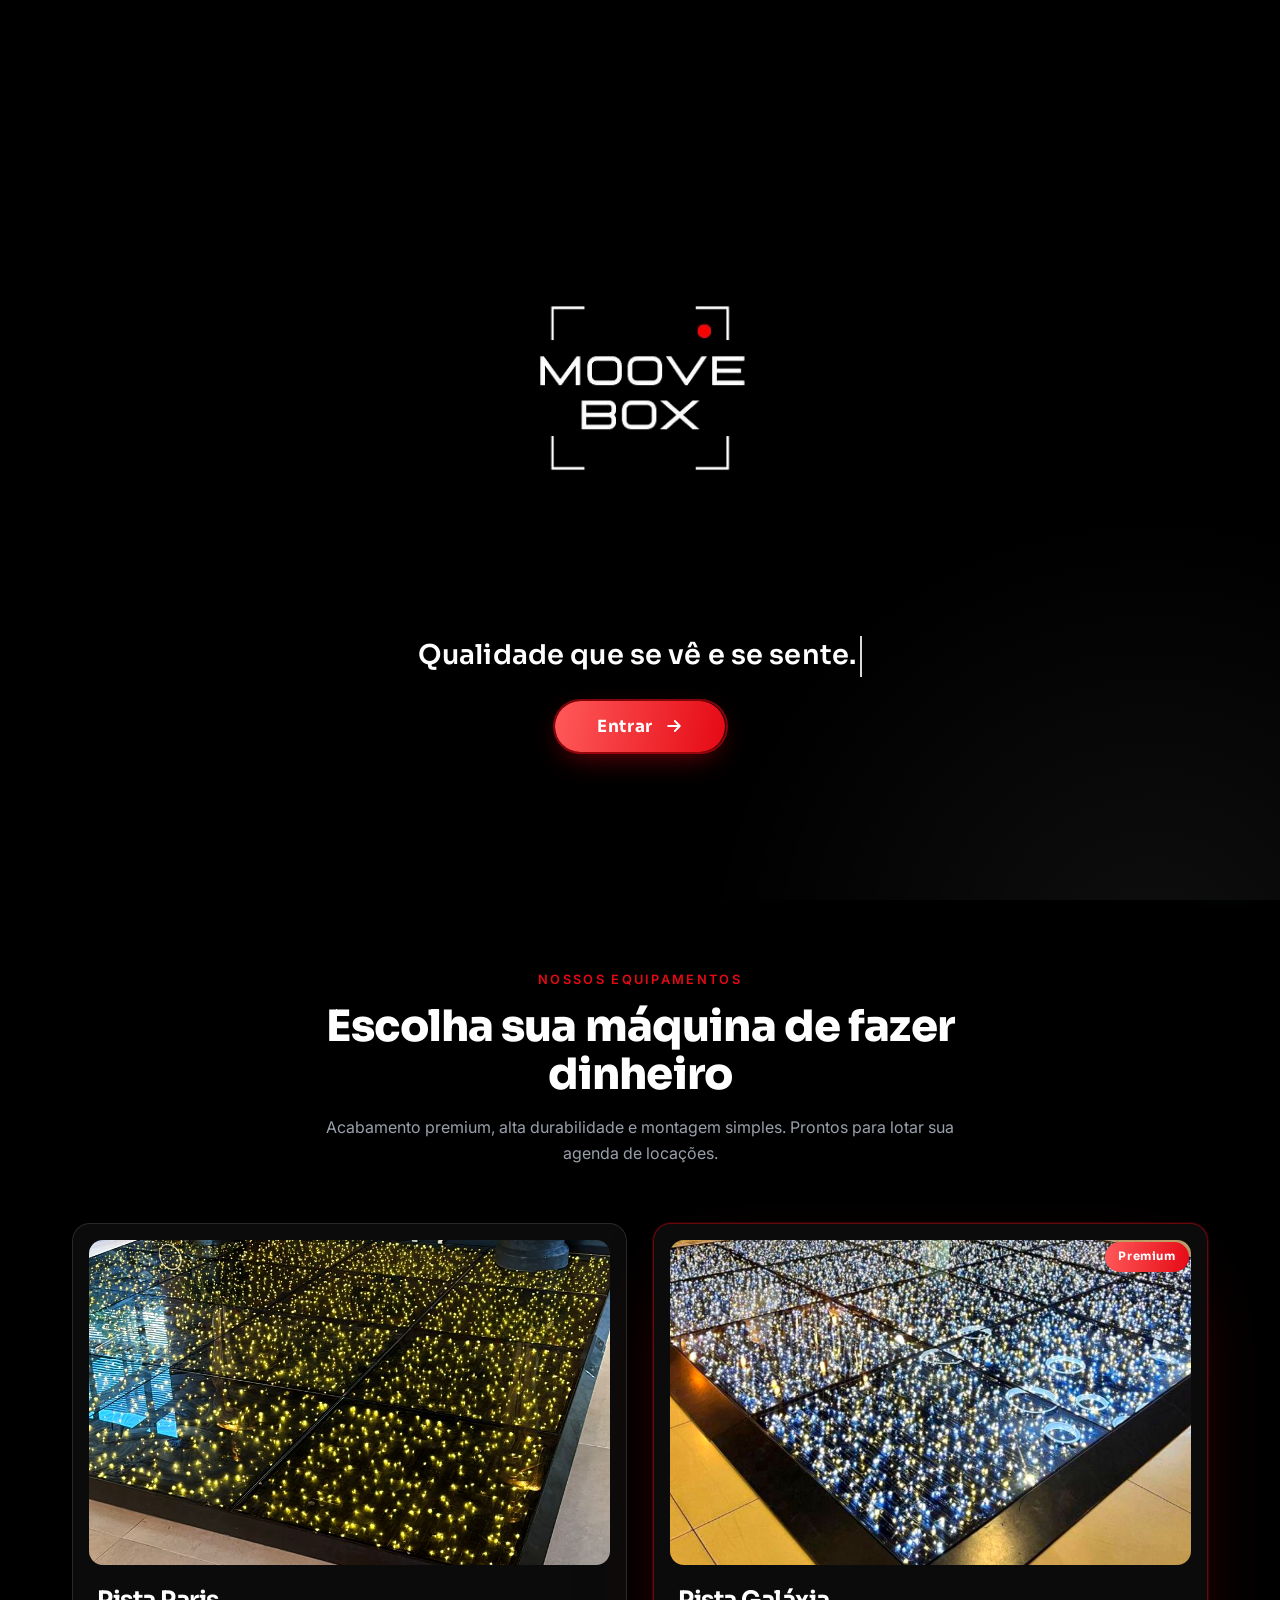
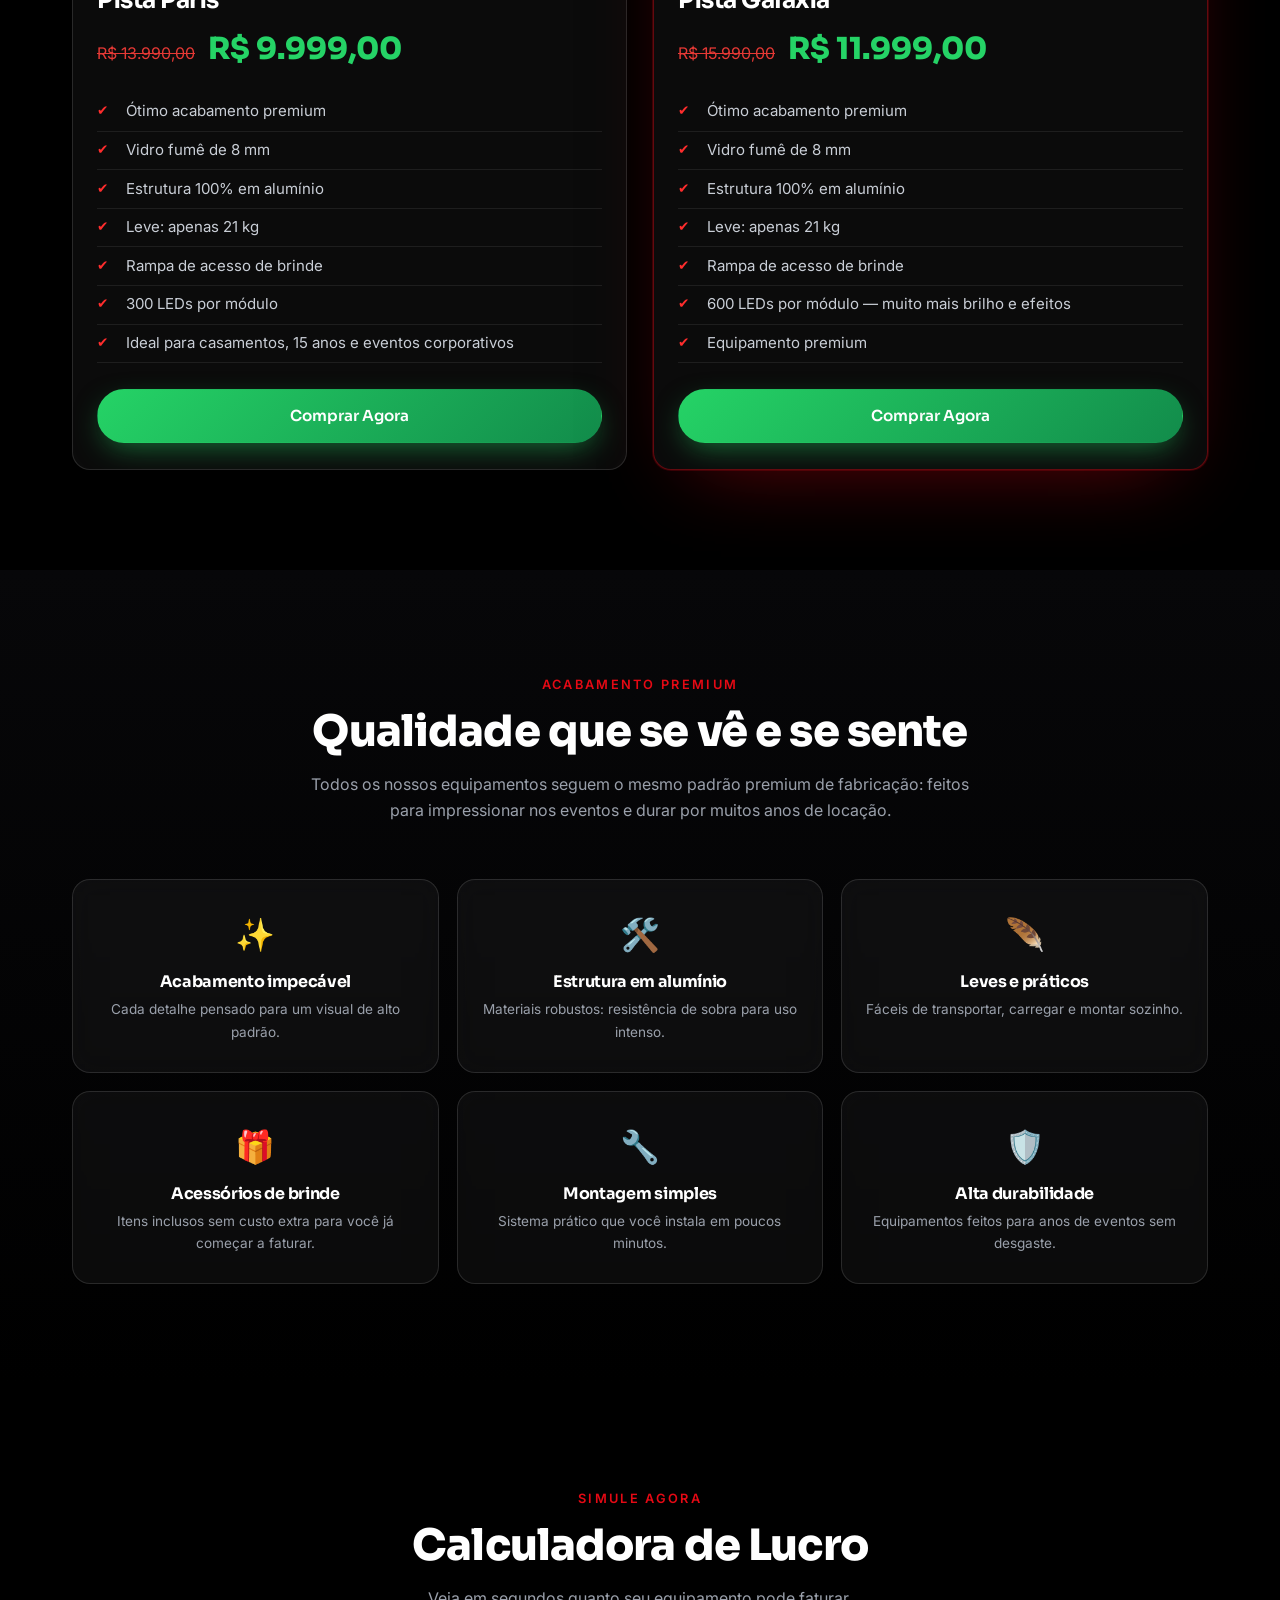
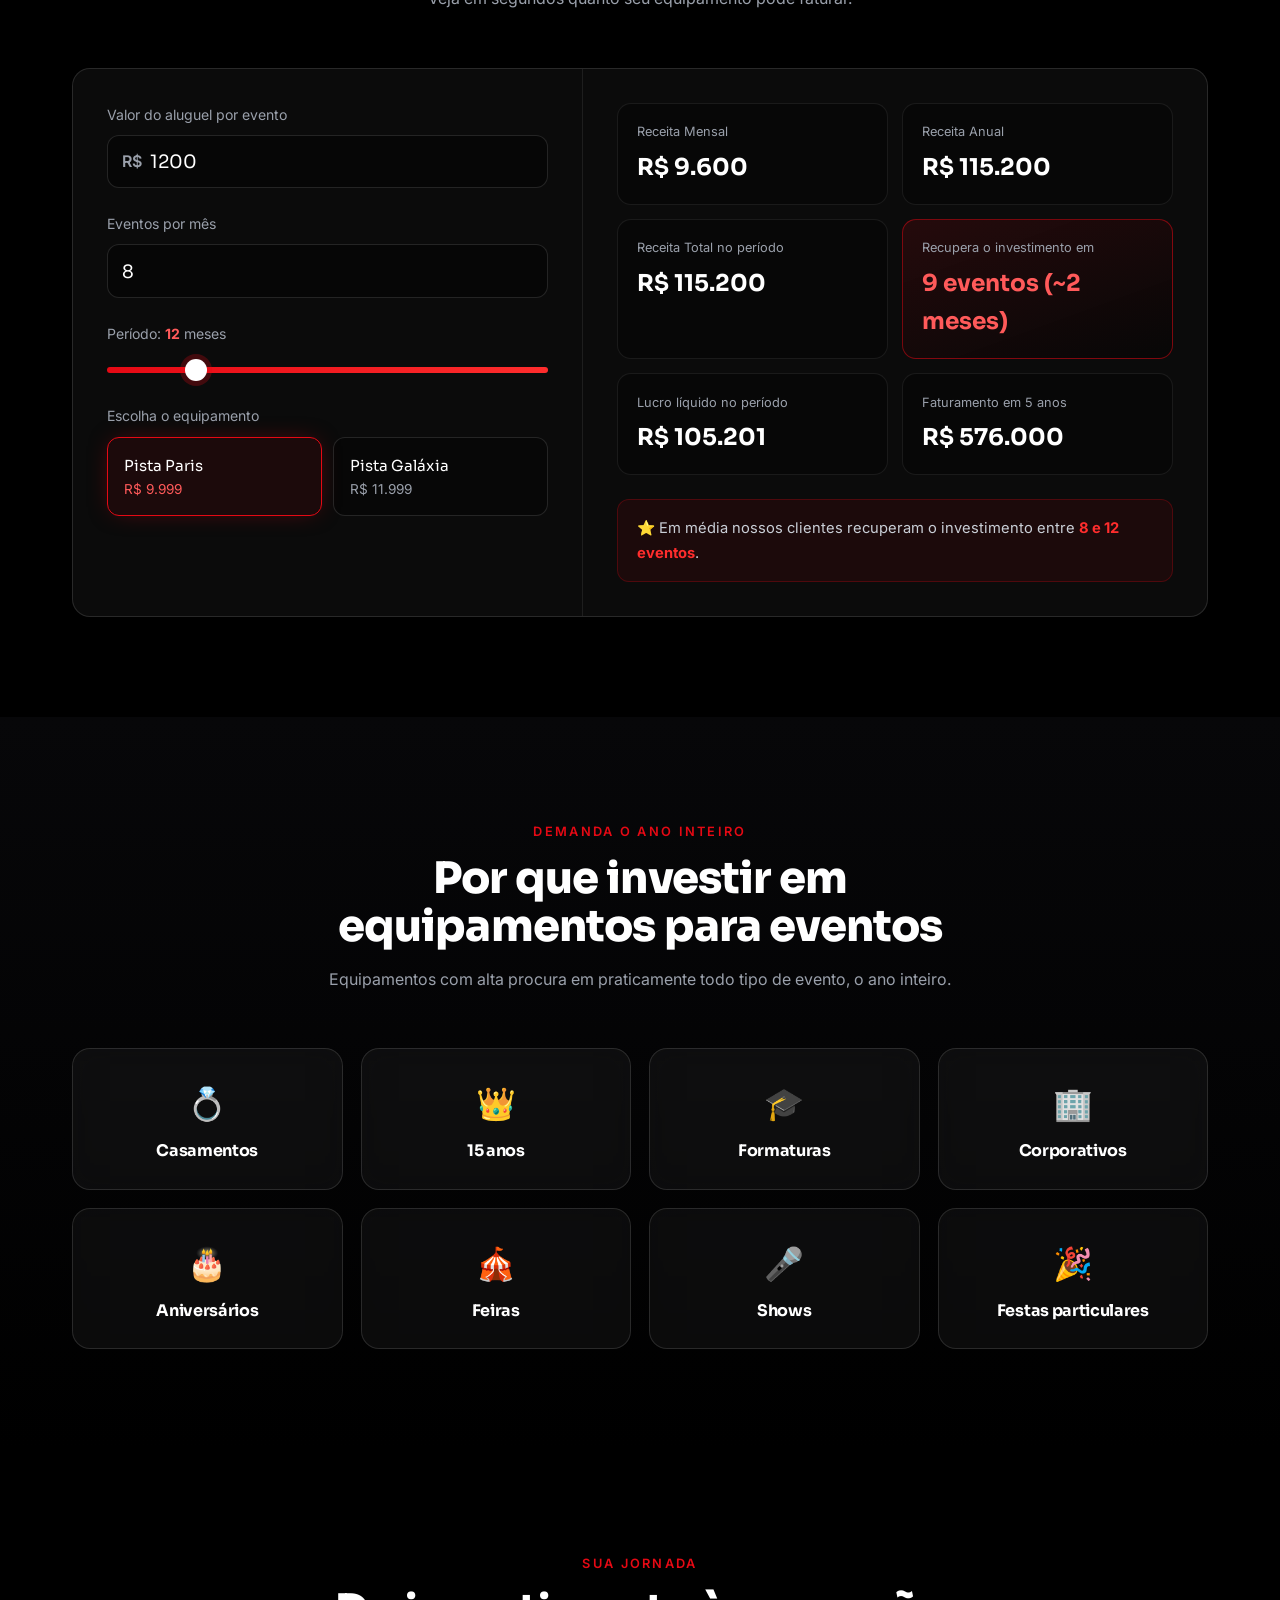
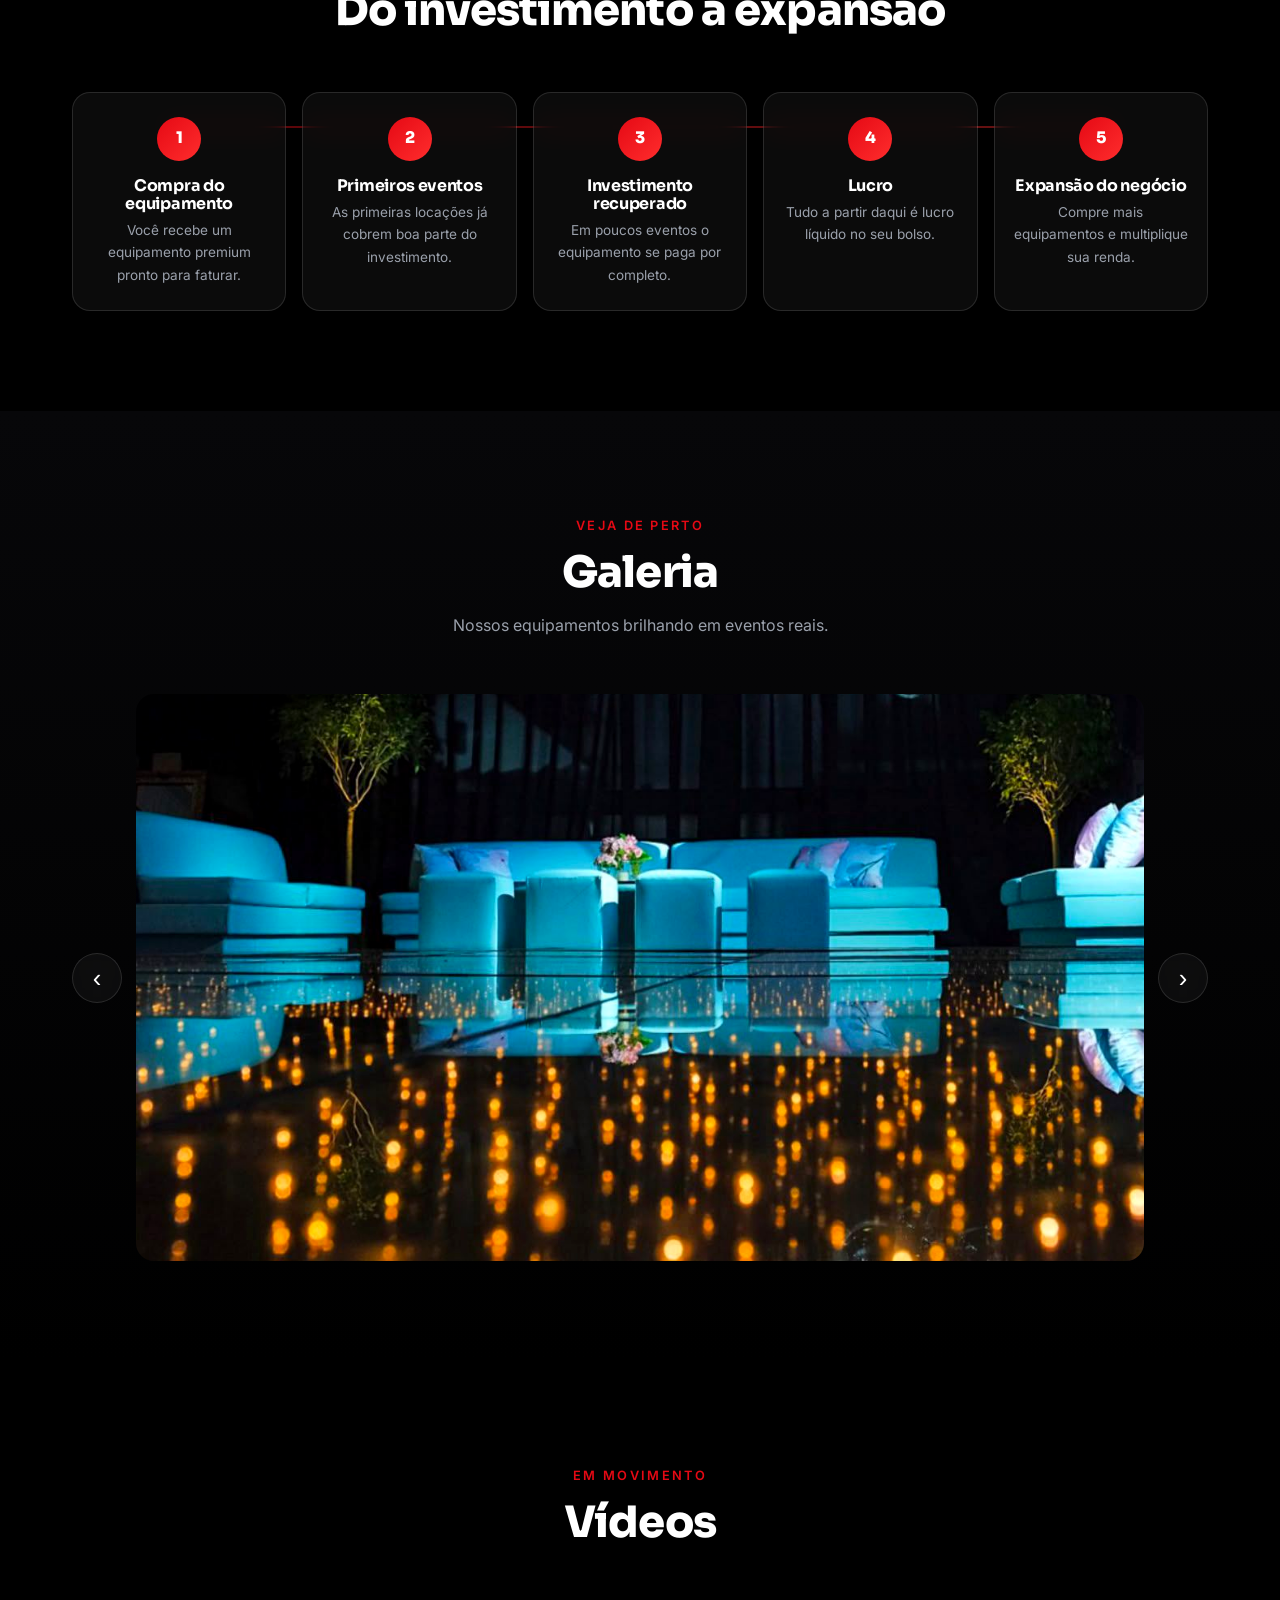
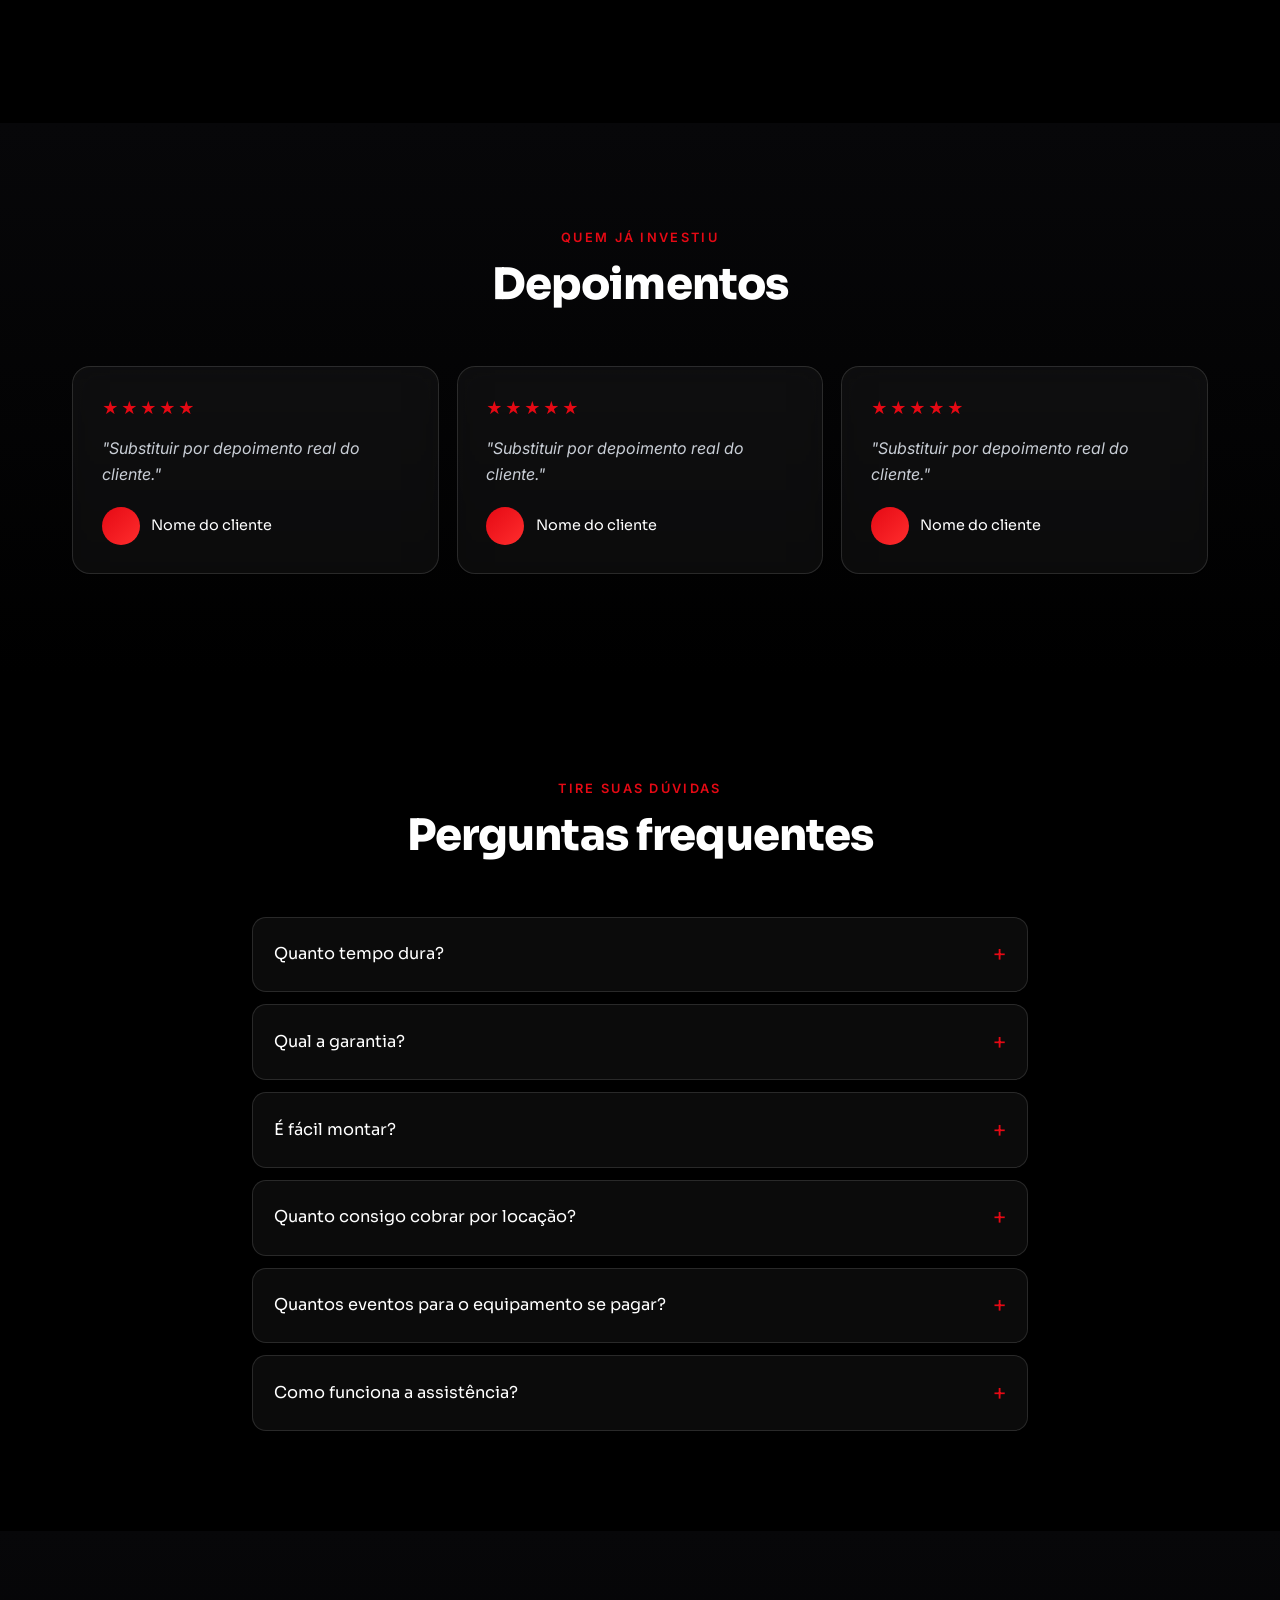
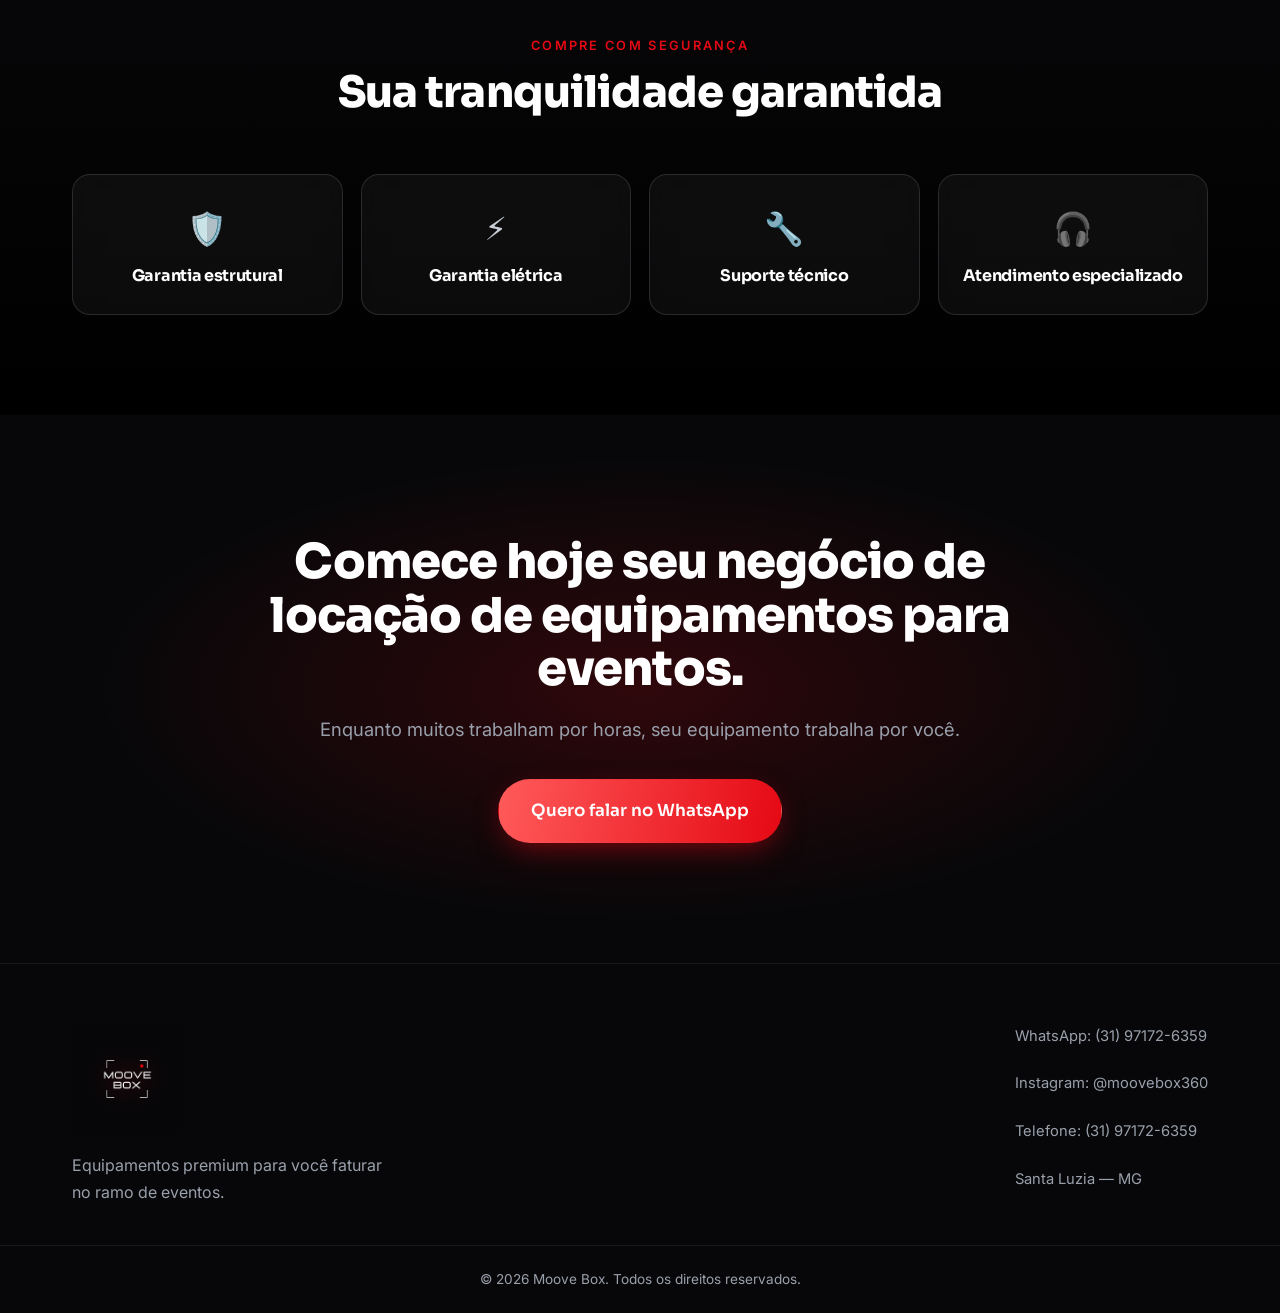
==== commit ea75be9a: "Remove cache-busting ?v=2 que quebrava a previa local" ====
--- a/index.html
+++ b/index.html
@@ -11,7 +11,7 @@
   <link rel="preconnect" href="https://fonts.gstatic.com" crossorigin />
   <link href="https://fonts.googleapis.com/css2?family=Sora:wght@400;600;700;800&family=Inter:wght@400;500;600&display=swap" rel="stylesheet" />
 
-  <link rel="stylesheet" href="style.css?v=2" />
+  <link rel="stylesheet" href="style.css" />
 </head>
 <body>
 
@@ -421,7 +421,7 @@
     </svg>
   </a>
 
-  <script src="script.js?v=2"></script>
+  <script src="script.js"></script>
   <script async src="//www.instagram.com/embed.js"></script>
 </body>
 </html>
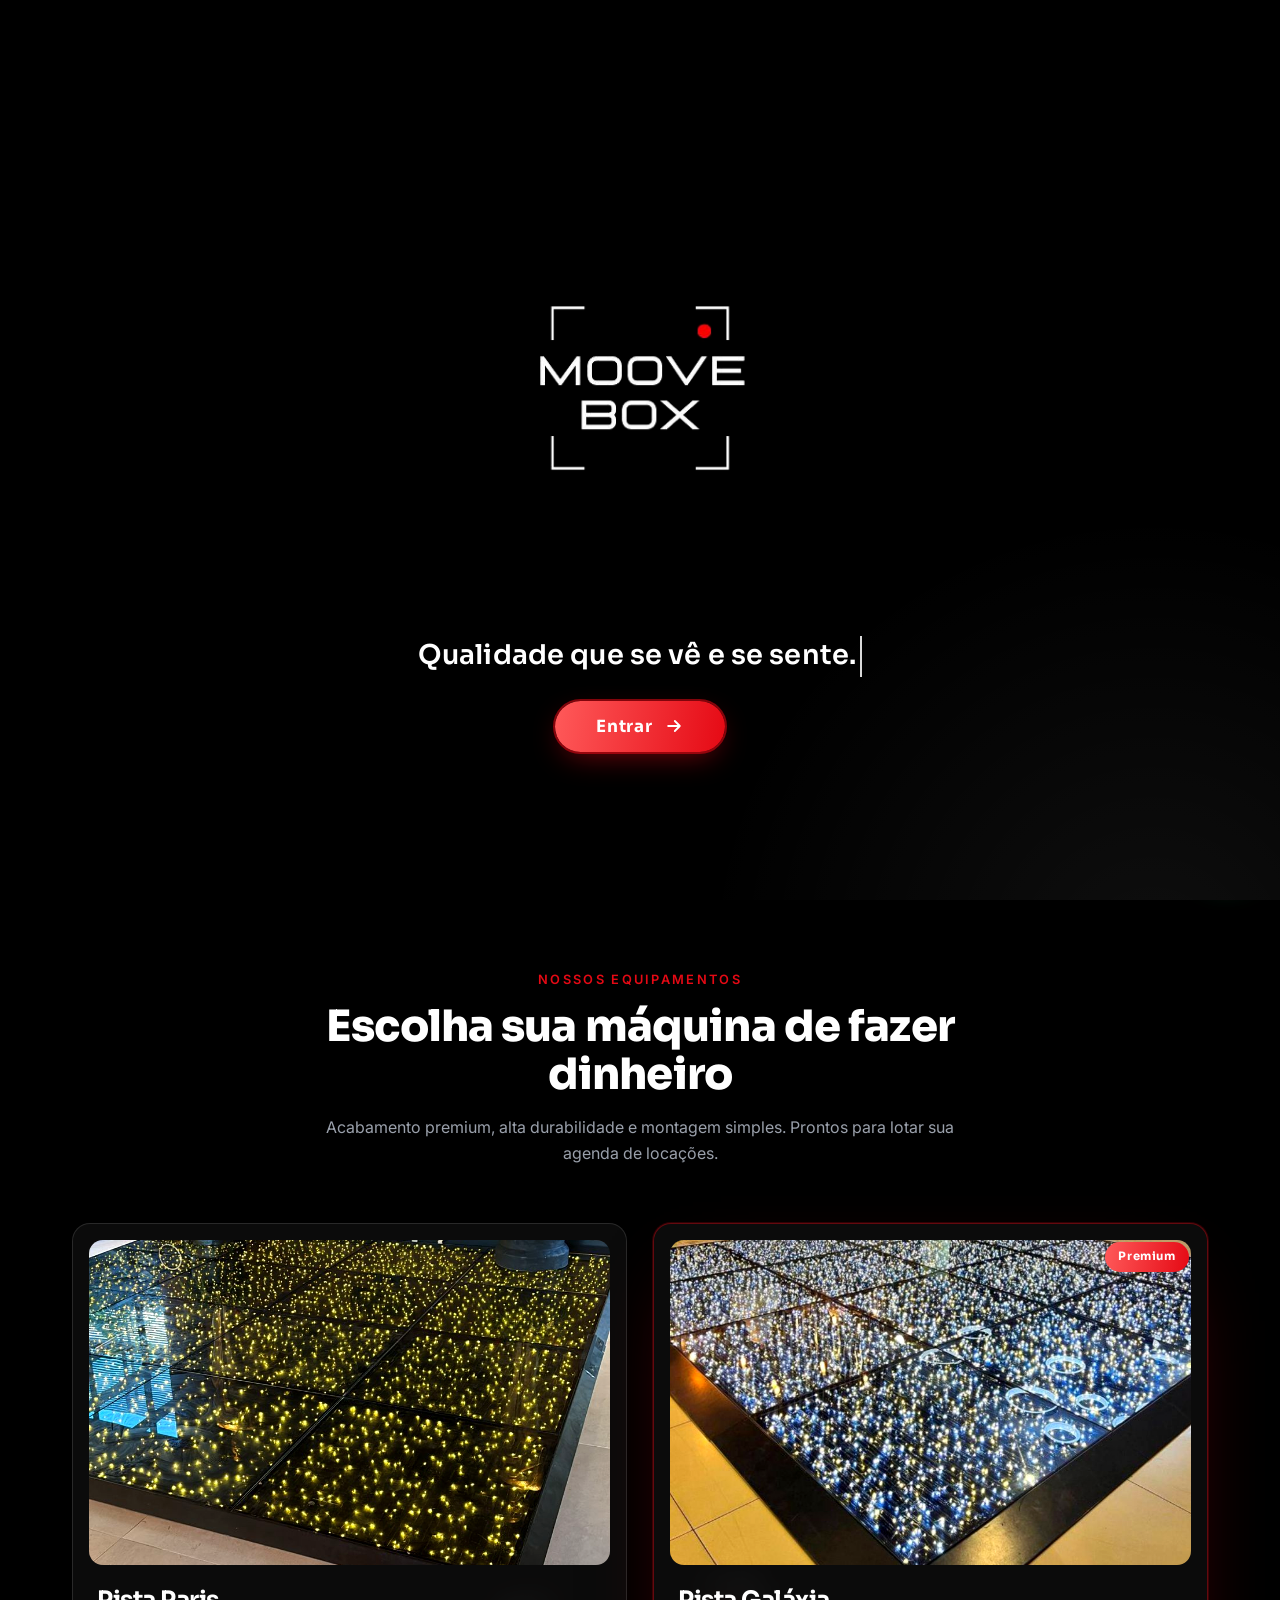
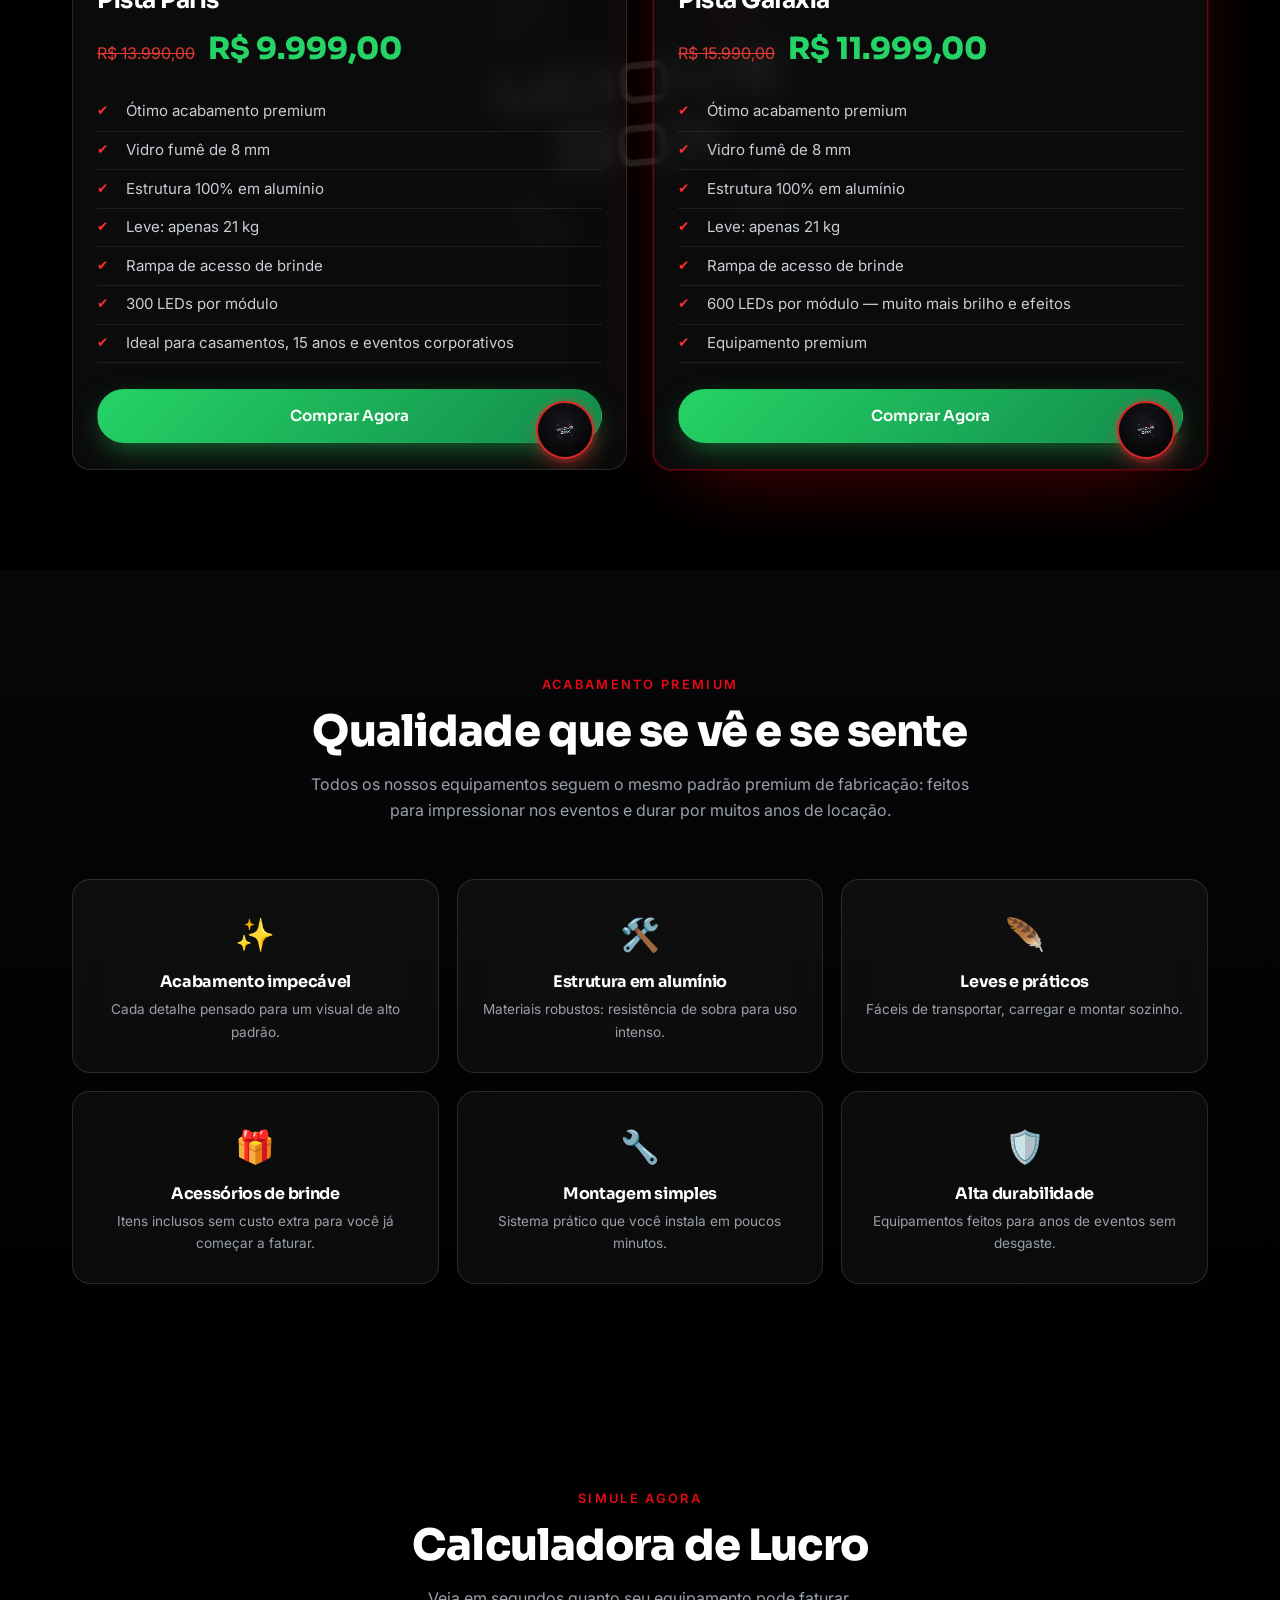
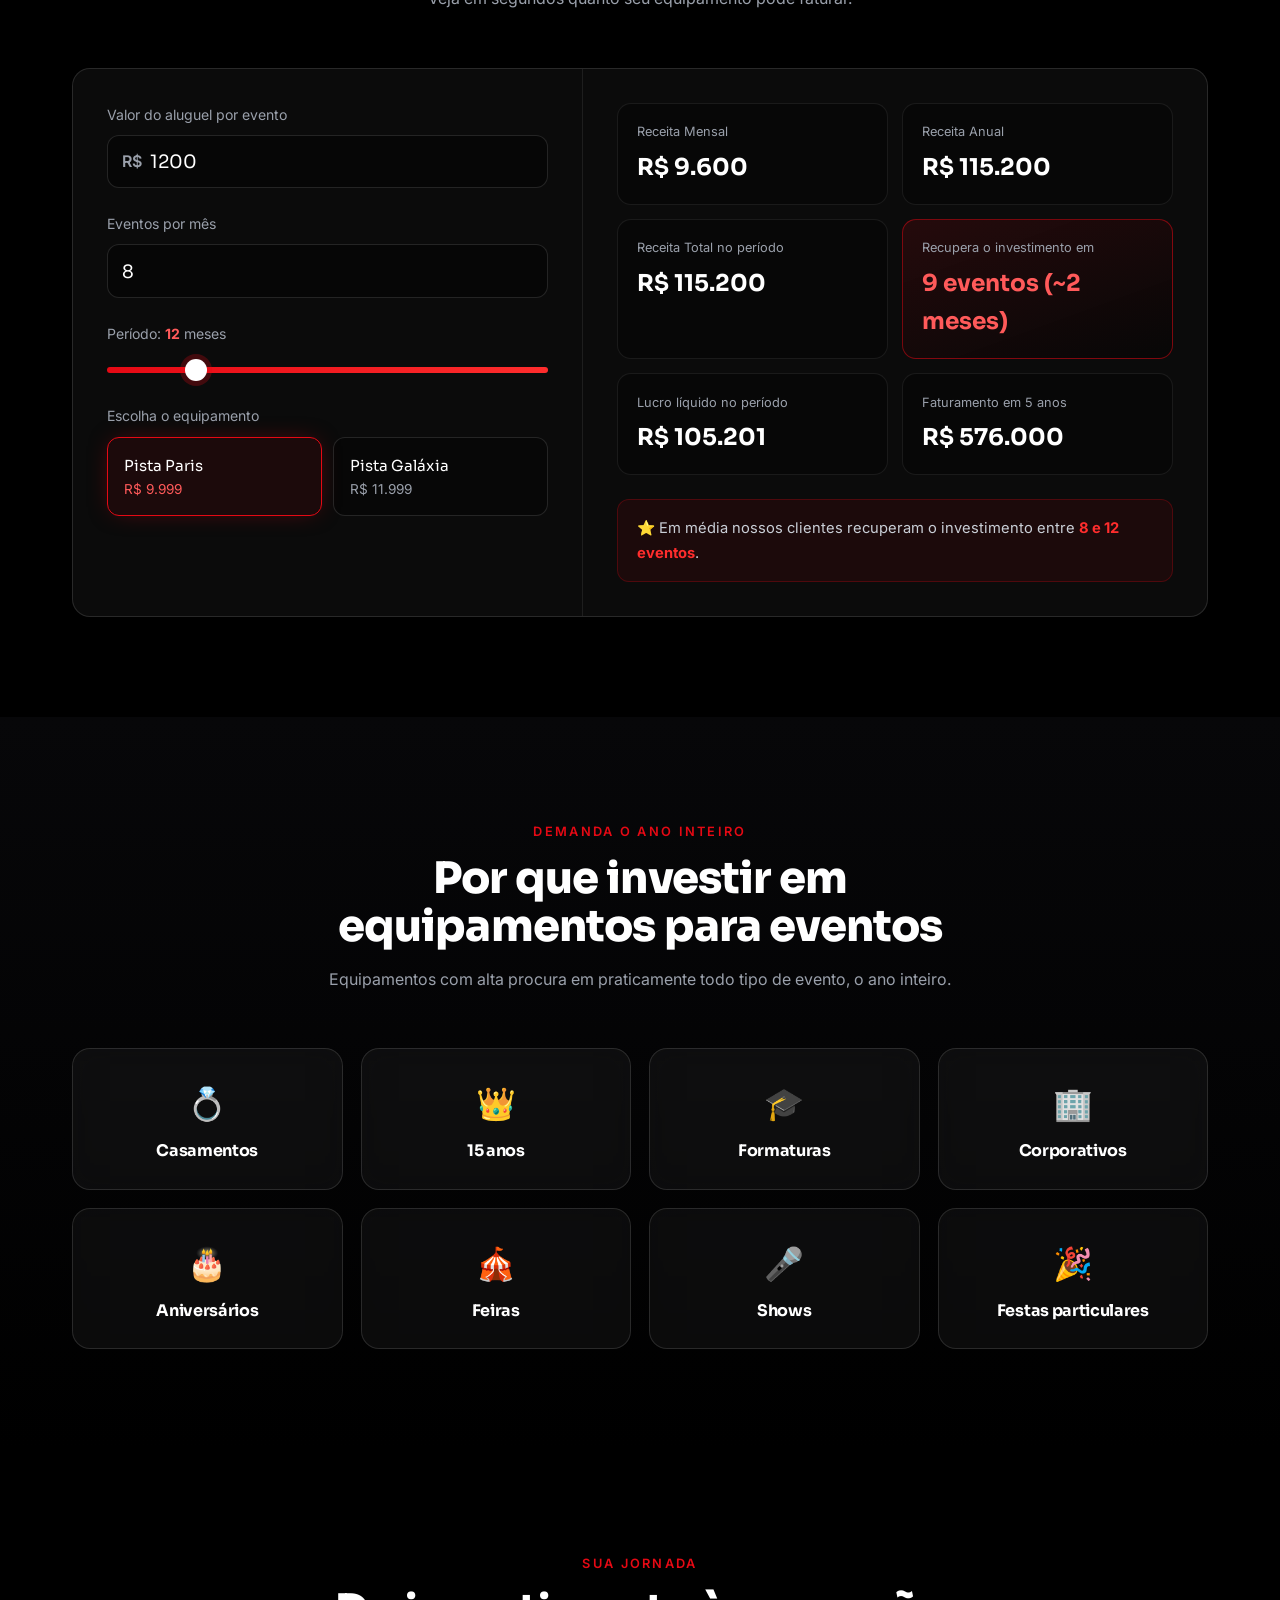
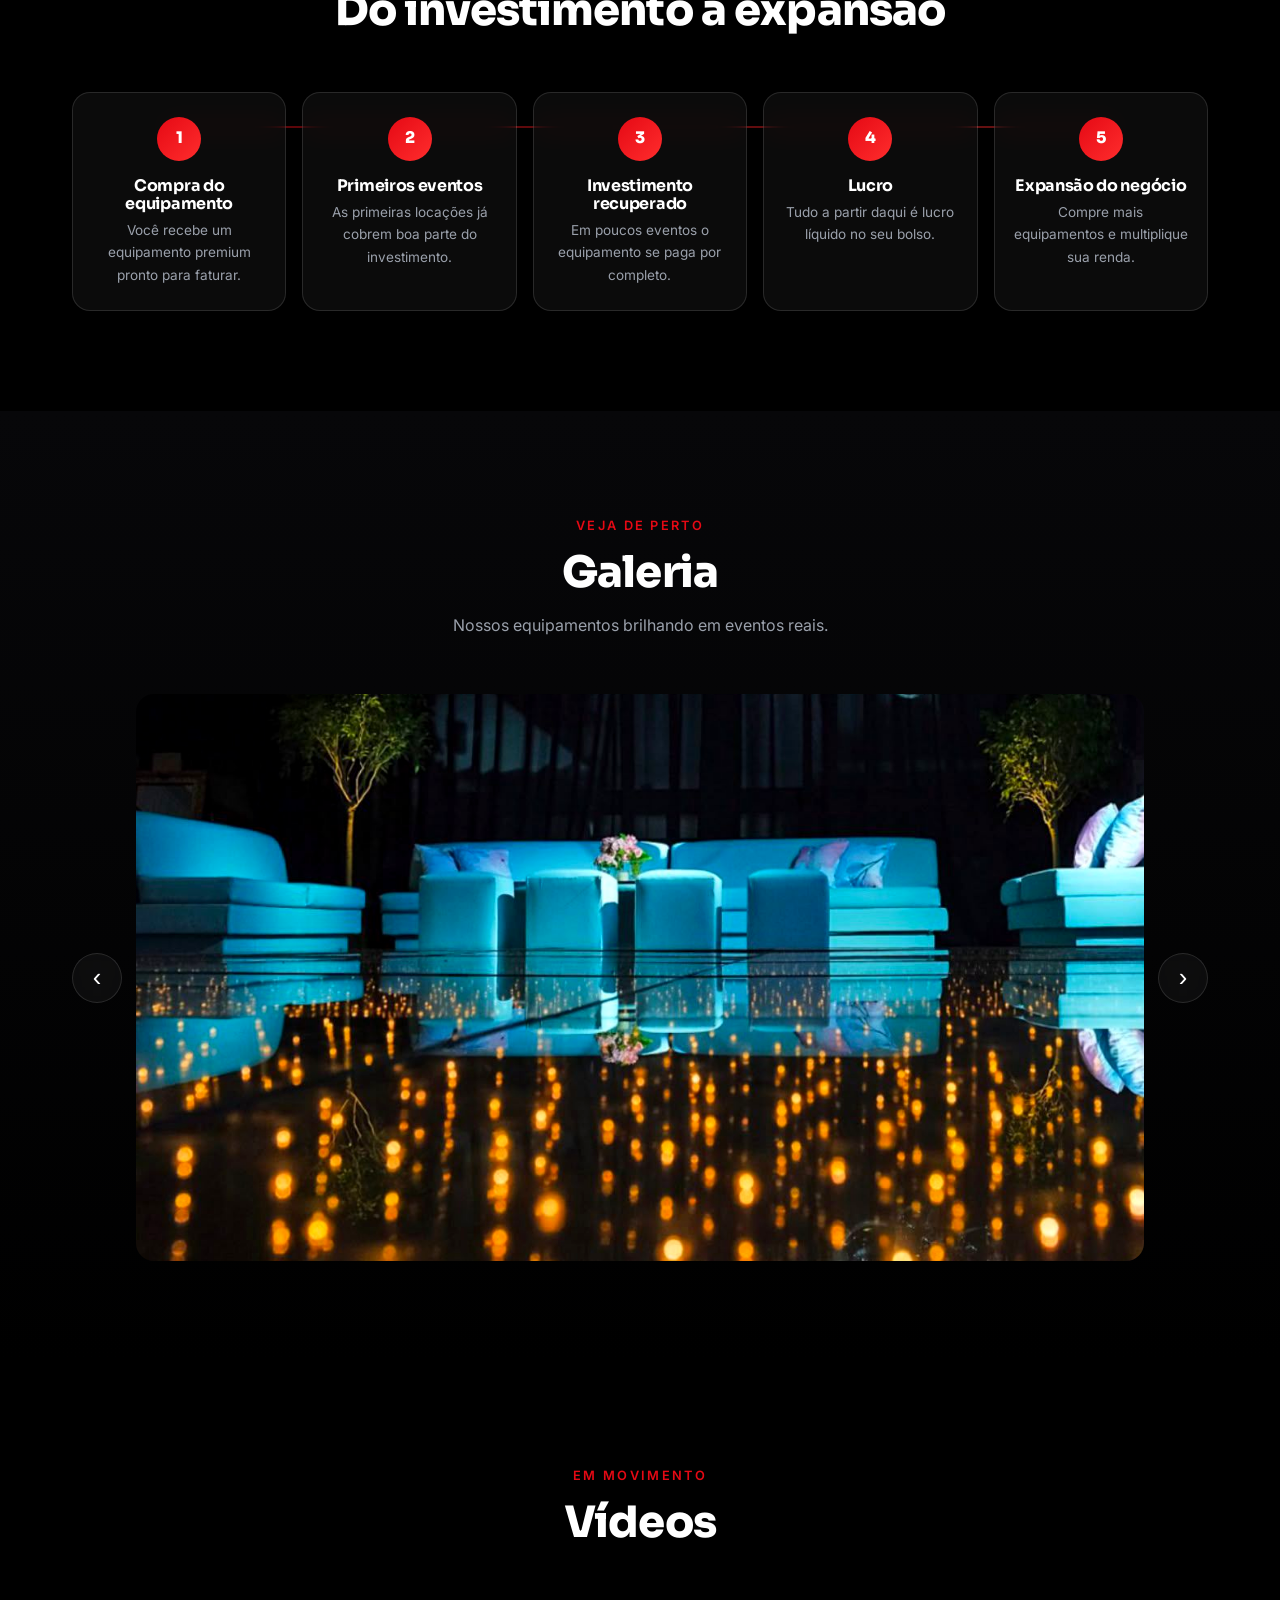
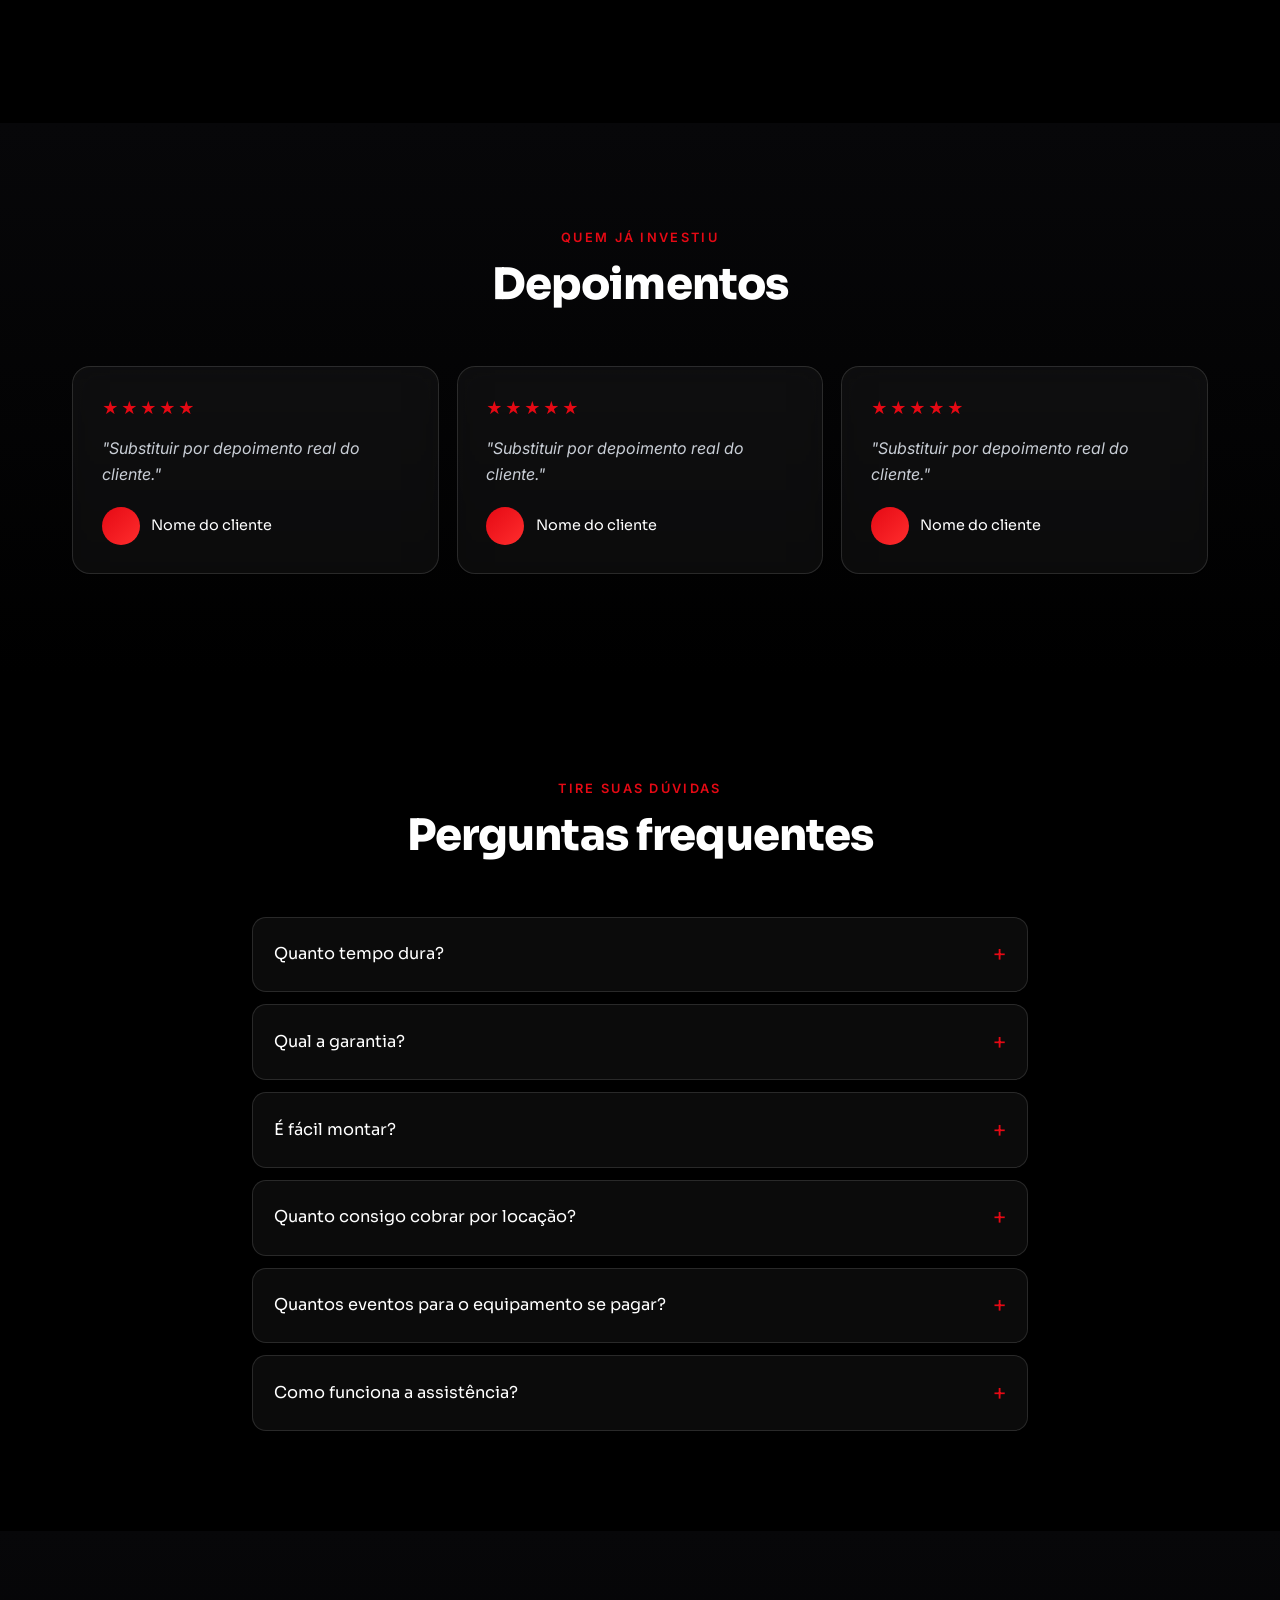
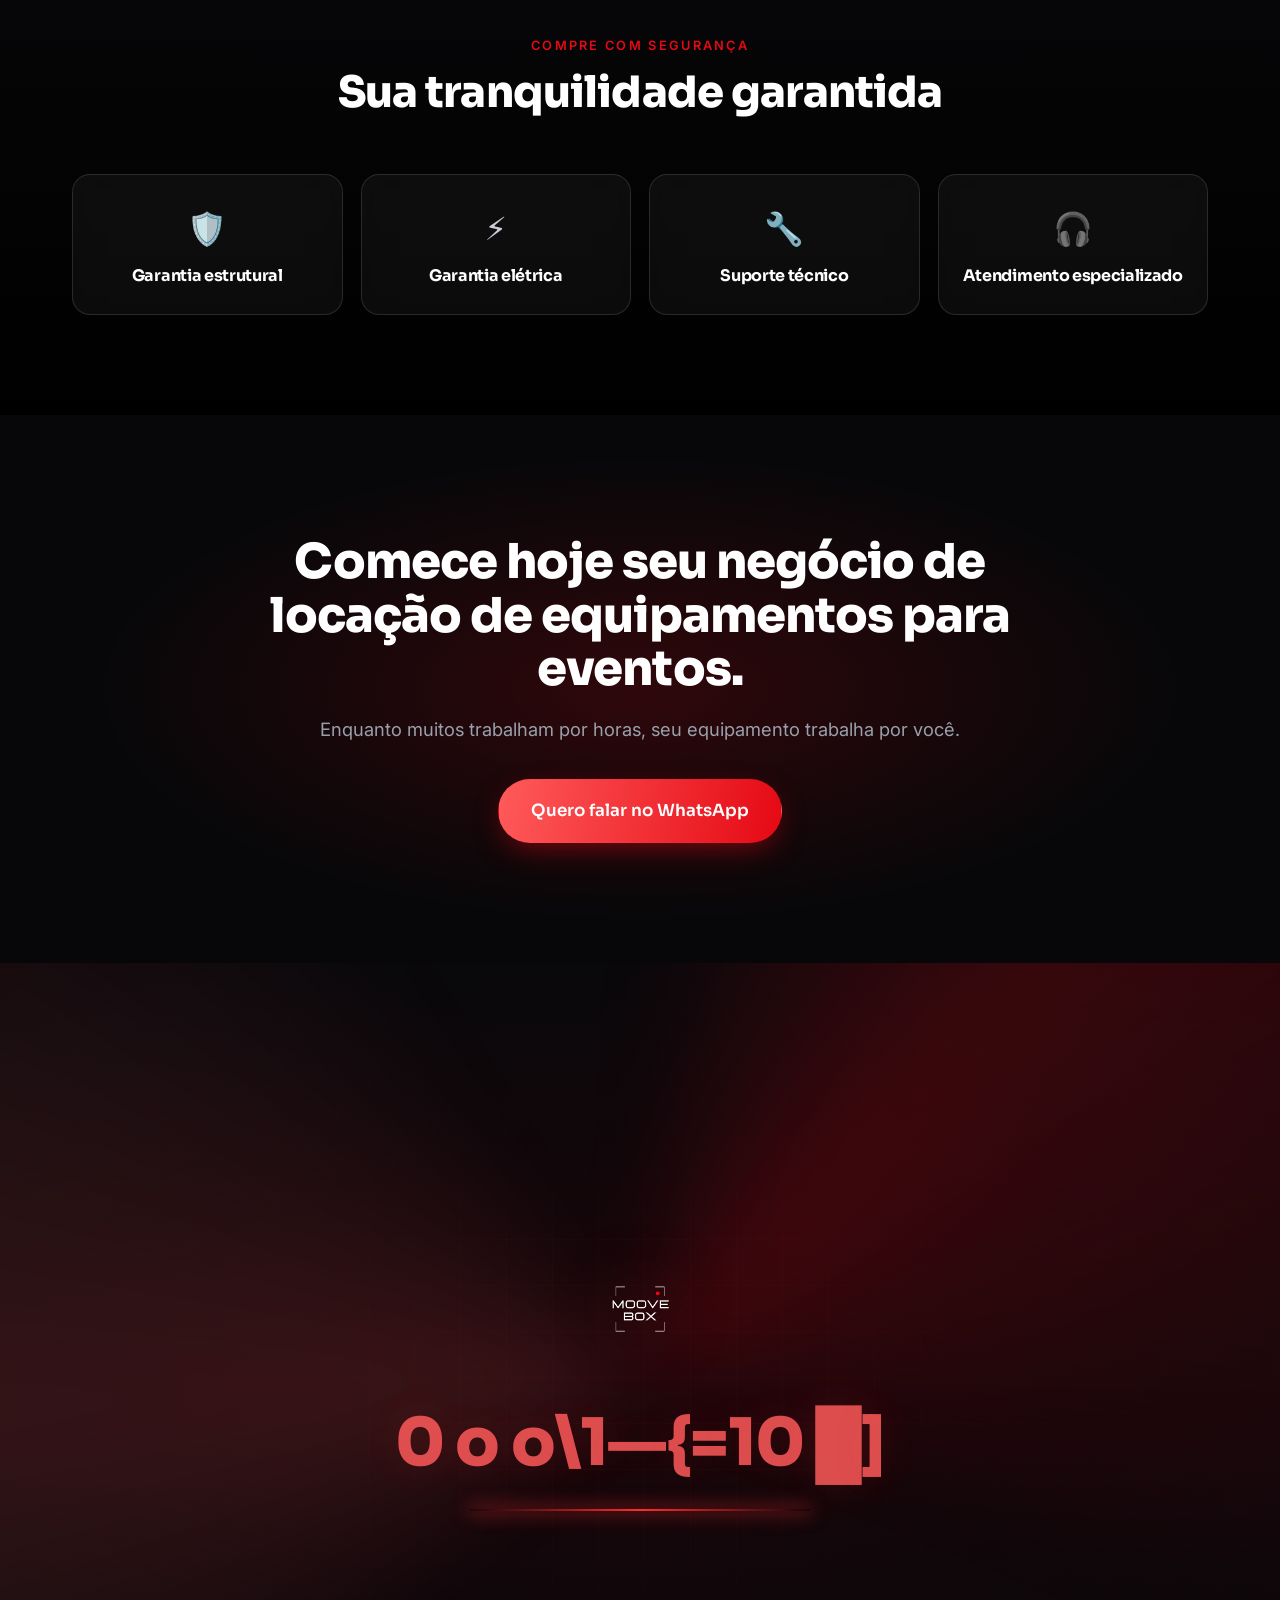
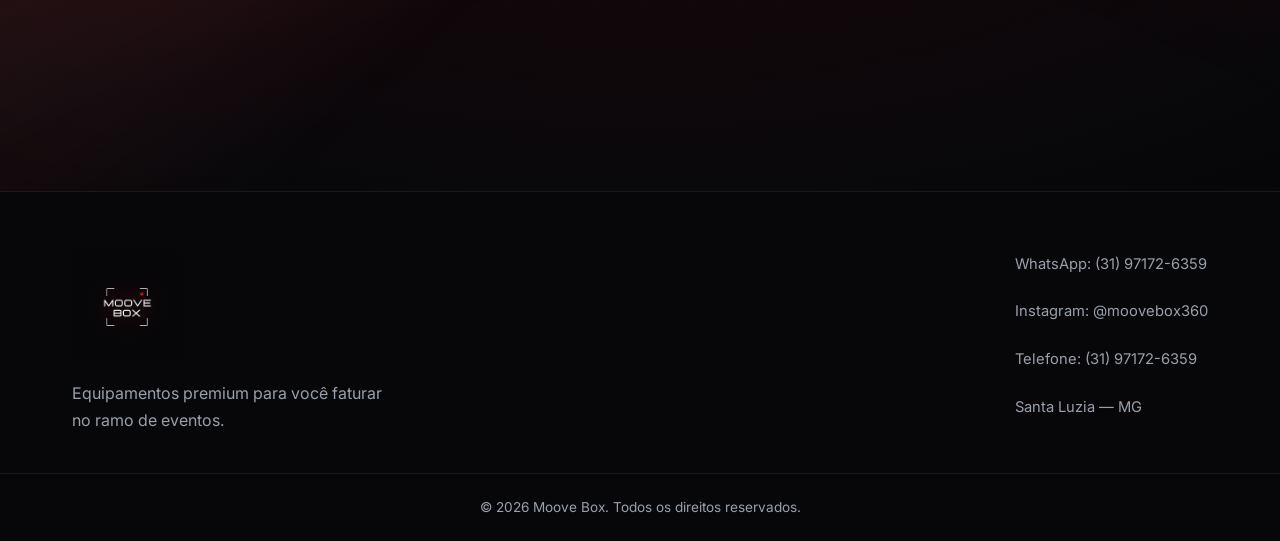
==== commit 625a1c20: "Logo interativa: mergulha atras das fotos (parallax) + selo no Comprar Agora; remove logo flutuante" ====
--- a/index.html
+++ b/index.html
@@ -88,6 +88,8 @@
       </div>
 
       <div class="products">
+        <!-- LOGO que mergulha atrás das fotos -->
+        <div class="products-logo" id="productsLogo" aria-hidden="true"><img src="logo.png" alt="" /></div>
         <!-- Pista Paris -->
         <article class="product-card glass reveal">
           <div class="product-media">
@@ -108,7 +110,10 @@
               <li>300 LEDs por módulo</li>
               <li>Ideal para casamentos, 15 anos e eventos corporativos</li>
             </ul>
-            <a href="https://wa.me/5531971726359?text=Ol%C3%A1!%20Tenho%20interesse%20na%20Pista%20Paris%20da%20Moove%20Box." target="_blank" rel="noopener" class="btn btn-green btn-block">Comprar Agora</a>
+            <div class="buy-wrap">
+              <a href="https://wa.me/5531971726359?text=Ol%C3%A1!%20Tenho%20interesse%20na%20Pista%20Paris%20da%20Moove%20Box." target="_blank" rel="noopener" class="btn btn-green btn-block">Comprar Agora</a>
+              <span class="buy-seal" aria-hidden="true"><img src="logo.png" alt="" /></span>
+            </div>
           </div>
         </article>
 
@@ -133,7 +138,10 @@
               <li>600 LEDs por módulo — muito mais brilho e efeitos</li>
               <li>Equipamento premium</li>
             </ul>
-            <a href="https://wa.me/5531971726359?text=Ol%C3%A1!%20Tenho%20interesse%20na%20Pista%20Gal%C3%A1xia%20da%20Moove%20Box." target="_blank" rel="noopener" class="btn btn-green btn-block">Comprar Agora</a>
+            <div class="buy-wrap">
+              <a href="https://wa.me/5531971726359?text=Ol%C3%A1!%20Tenho%20interesse%20na%20Pista%20Gal%C3%A1xia%20da%20Moove%20Box." target="_blank" rel="noopener" class="btn btn-green btn-block">Comprar Agora</a>
+              <span class="buy-seal" aria-hidden="true"><img src="logo.png" alt="" /></span>
+            </div>
           </div>
         </article>
       </div>
@@ -397,6 +405,18 @@
     </div>
   </section>
 
+  <!-- ===================== FINALE ===================== -->
+  <section class="finale" id="finale" aria-label="Moove Box sempre com você">
+    <div class="finale-bg" aria-hidden="true"></div>
+    <div class="finale-grid" aria-hidden="true"></div>
+    <div class="finale-particles" id="finaleParticles" aria-hidden="true"></div>
+    <div class="finale-inner">
+      <div class="finale-logo"><img src="logo.png" alt="Moove Box" /></div>
+      <h2 class="finale-text" id="finaleText" data-text="Moove Box sempre com você!">Moove Box sempre com você!</h2>
+      <div class="finale-beam" aria-hidden="true"></div>
+    </div>
+  </section>
+
   <!-- ===================== RODAPÉ ===================== -->
   <footer class="footer">
     <div class="container footer-inner">
--- a/style.css
+++ b/style.css
@@ -450,7 +450,103 @@
   .hero-stats { flex-wrap: wrap; }
 }
 
+/* ===================== LOGO INTERATIVA NOS PRODUTOS ===================== */
+/* Logo grande que mergulha ATRÁS das fotos (parallax) */
+.products { position: relative; }
+.product-card { z-index: 1; } /* cards e fotos ficam na frente da logo */
+.products-logo {
+  position: absolute; inset: -8% -4%; z-index: 0;
+  display: grid; place-items: center; pointer-events: none; overflow: visible;
+}
+.products-logo img {
+  width: min(680px, 96%); height: auto;
+  opacity: 0.12; filter: brightness(2.2) drop-shadow(0 0 40px rgba(255,45,45,0.35));
+  will-change: transform; transition: opacity .6s var(--ease);
+}
+
+/* Selo da logo que "carimba" no botão Comprar Agora */
+.buy-wrap { position: relative; }
+.buy-seal {
+  position: absolute; right: 8px; bottom: -16px; z-index: 3;
+  width: 58px; height: 58px; border-radius: 50%; display: grid; place-items: center;
+  background: radial-gradient(circle at 50% 38%, #17171d, #000);
+  border: 2px solid rgba(255,45,45,0.85);
+  box-shadow: 0 0 0 4px rgba(255,45,45,0.12), 0 10px 26px -8px rgba(255,45,45,0.7);
+  opacity: 0; transform: scale(2) rotate(-22deg);
+  transition: opacity .45s var(--ease), transform .6s var(--ease);
+}
+.buy-seal img { width: 70%; height: auto; filter: brightness(1.35); }
+.product-card.visible .buy-seal { opacity: 1; transform: scale(1) rotate(-9deg); transition-delay: .45s; }
+.product-card.visible .buy-seal { animation: seal-pulse 2.6s var(--ease) 1.1s infinite; }
+@keyframes seal-pulse {
+  0%,100% { box-shadow: 0 0 0 4px rgba(255,45,45,0.12), 0 10px 26px -8px rgba(255,45,45,0.7); }
+  50%     { box-shadow: 0 0 0 7px rgba(255,45,45,0.04), 0 10px 34px -6px rgba(255,45,45,0.95); }
+}
+
+@media (max-width: 640px) {
+  .buy-seal { width: 48px; height: 48px; right: 4px; bottom: -14px; }
+  .products-logo img { opacity: 0.09; }
+}
+
+/* ===================== FINALE — "Moove Box sempre com você!" ===================== */
+.finale {
+  position: relative; overflow: hidden; isolation: isolate;
+  min-height: 92vh; display: grid; place-items: center; text-align: center;
+  padding: 90px 22px;
+  background: radial-gradient(125% 95% at 50% 50%, #1a060a 0%, #08080b 55%, #000 100%);
+}
+.finale-bg {
+  position: absolute; inset: -45%; z-index: -2;
+  background: conic-gradient(from 0deg, transparent 0%, rgba(229,9,20,0.22) 12%, transparent 32%, transparent 62%, rgba(255,90,90,0.16) 74%, transparent 92%);
+  filter: blur(38px); animation: finale-rotate 14s linear infinite;
+}
+.finale-grid {
+  position: absolute; inset: 0; z-index: -1; opacity: .25;
+  background-image: linear-gradient(rgba(255,45,45,.12) 1px, transparent 1px), linear-gradient(90deg, rgba(255,45,45,.12) 1px, transparent 1px);
+  background-size: 46px 46px;
+  -webkit-mask-image: radial-gradient(closest-side at 50% 50%, #000 30%, transparent 78%);
+  mask-image: radial-gradient(closest-side at 50% 50%, #000 30%, transparent 78%);
+}
+.finale-inner { position: relative; z-index: 2; max-width: 900px; }
+.finale-logo img {
+  width: clamp(92px, 18vw, 132px); height: auto;
+  filter: drop-shadow(0 0 34px rgba(255,45,45,.6));
+  animation: finale-logo 3.2s var(--ease) infinite;
+}
+.finale-text {
+  margin-top: 26px; font-family: "Sora", sans-serif; font-weight: 800;
+  font-size: clamp(1.9rem, 6.2vw, 4.1rem); letter-spacing: -0.02em; line-height: 1.08;
+  background: linear-gradient(100deg, #ffffff, var(--dourado-2) 48%, var(--dourado));
+  -webkit-background-clip: text; background-clip: text; -webkit-text-fill-color: transparent;
+  text-shadow: 0 0 42px rgba(255,45,45,.18);
+}
+.finale-text .lc-char-rnd { color: var(--dourado-2); -webkit-text-fill-color: var(--dourado-2); opacity: .85; }
+.finale-beam {
+  margin: 30px auto 0; width: 0; height: 2px; border-radius: 2px;
+  background: linear-gradient(90deg, transparent, var(--neon), transparent);
+  box-shadow: 0 0 18px 2px rgba(255,45,45,.6);
+}
+.finale.lit .finale-beam { animation: finale-beam 1.1s var(--ease) .35s forwards; }
+.finale-particles { position: absolute; inset: 0; z-index: 1; pointer-events: none; overflow: hidden; }
+.finale-particles span {
+  position: absolute; bottom: -12px; width: 6px; height: 6px; border-radius: 50%;
+  background: var(--dourado-2); box-shadow: 0 0 10px 1px var(--neon);
+  opacity: 0; animation: finale-particle linear infinite;
+}
+@keyframes finale-rotate { to { transform: rotate(360deg); } }
+@keyframes finale-logo {
+  0%,100% { transform: translateY(0) scale(1); filter: drop-shadow(0 0 26px rgba(255,45,45,.5)); }
+  50%     { transform: translateY(-10px) scale(1.04); filter: drop-shadow(0 0 46px rgba(255,45,45,.85)); }
+}
+@keyframes finale-beam { from { width: 0; opacity: 0; } to { width: min(340px, 70%); opacity: 1; } }
+@keyframes finale-particle {
+  0%   { transform: translateY(0) scale(1); opacity: 0; }
+  12%  { opacity: .9; }
+  100% { transform: translateY(-78vh) scale(.4); opacity: 0; }
+}
+
 @media (prefers-reduced-motion: reduce) {
   * { animation: none !important; transition: none !important; }
   .reveal { opacity: 1; transform: none; }
-}
+  .finale-beam { width: min(340px, 70%); opacity: 1; }
+}
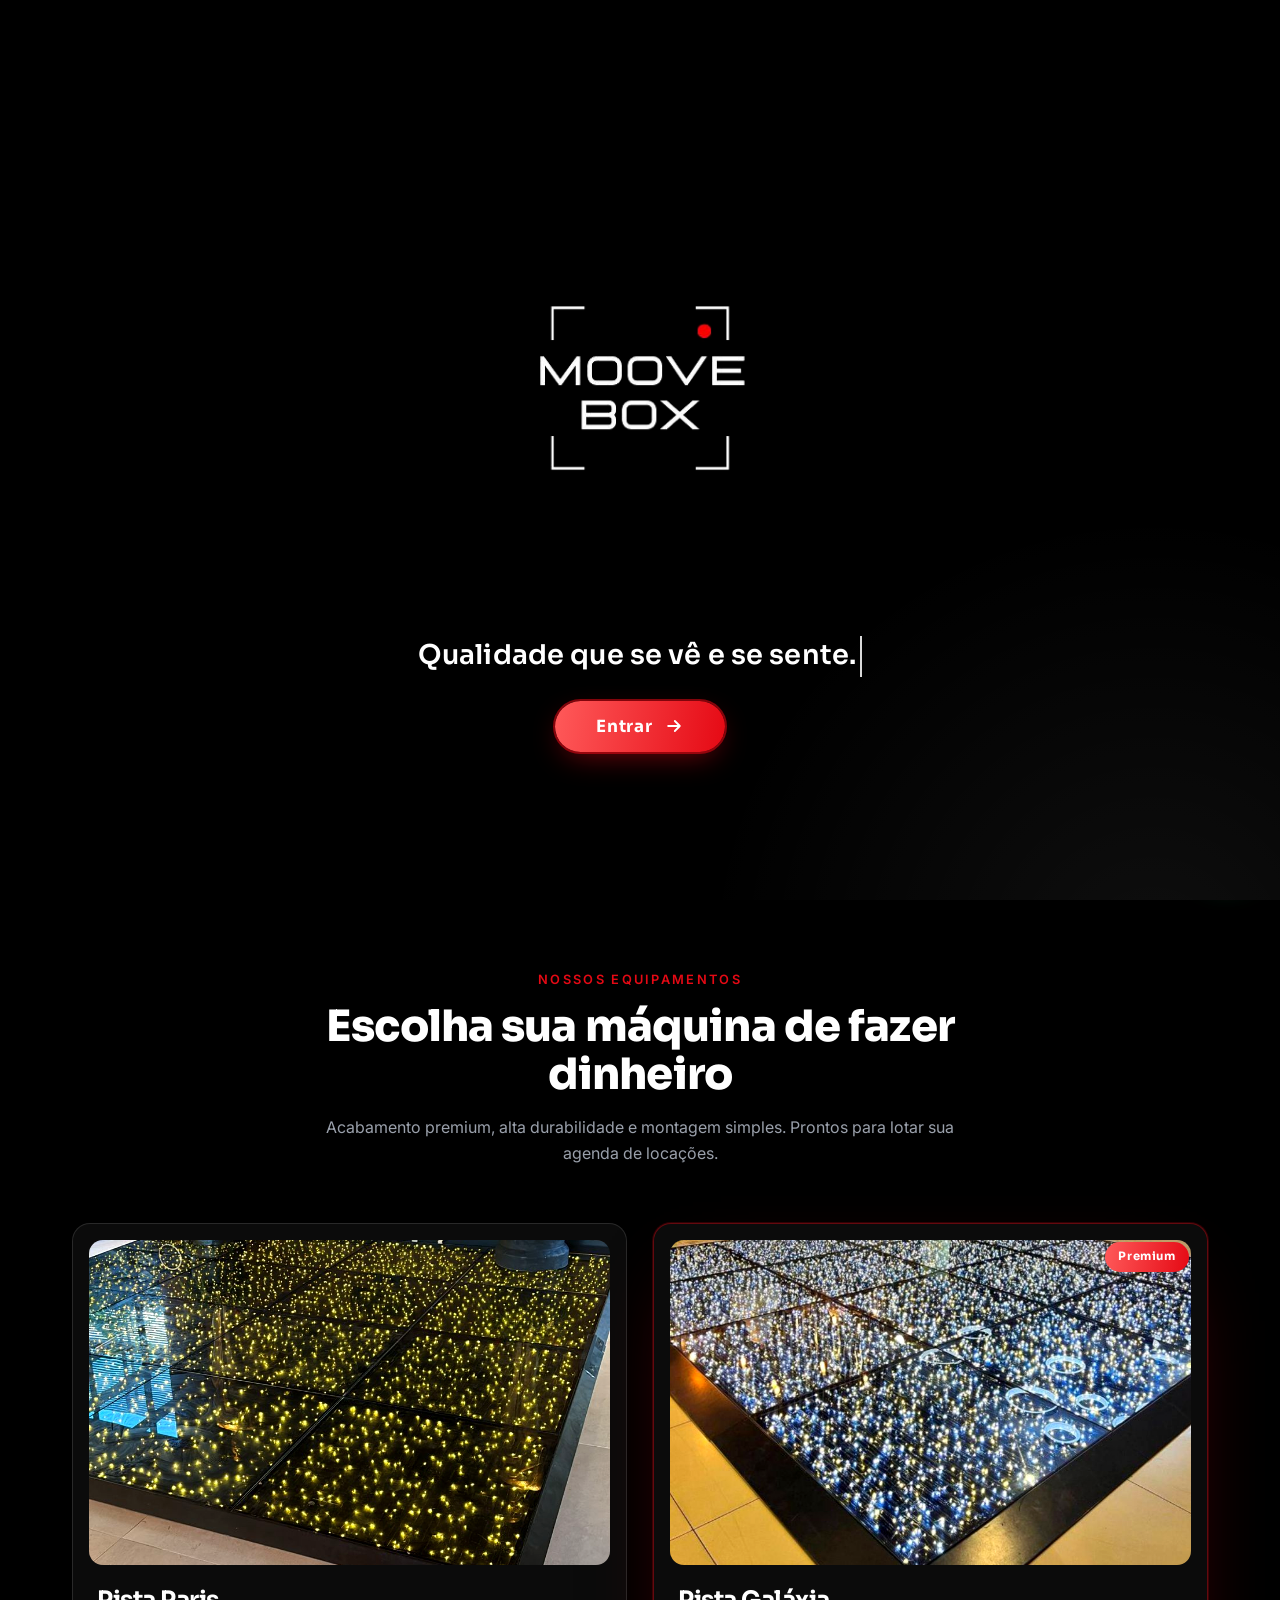
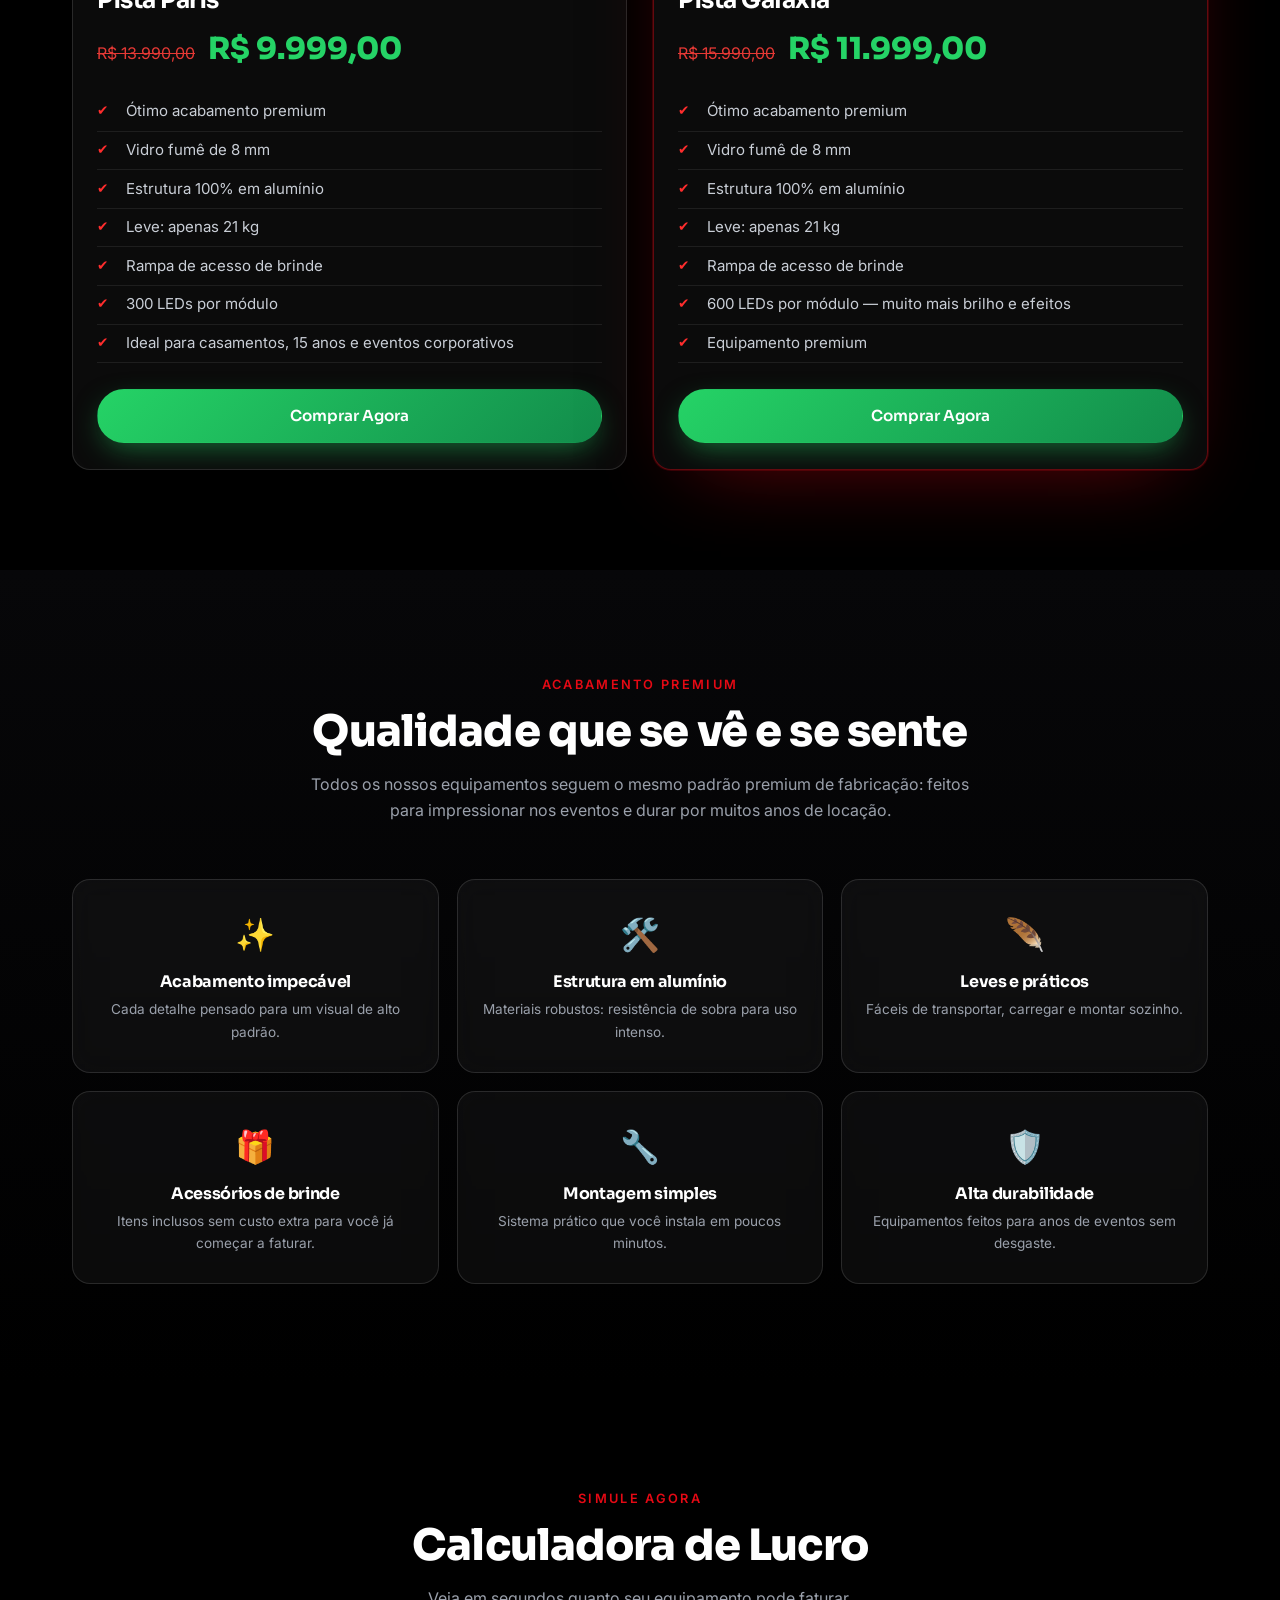
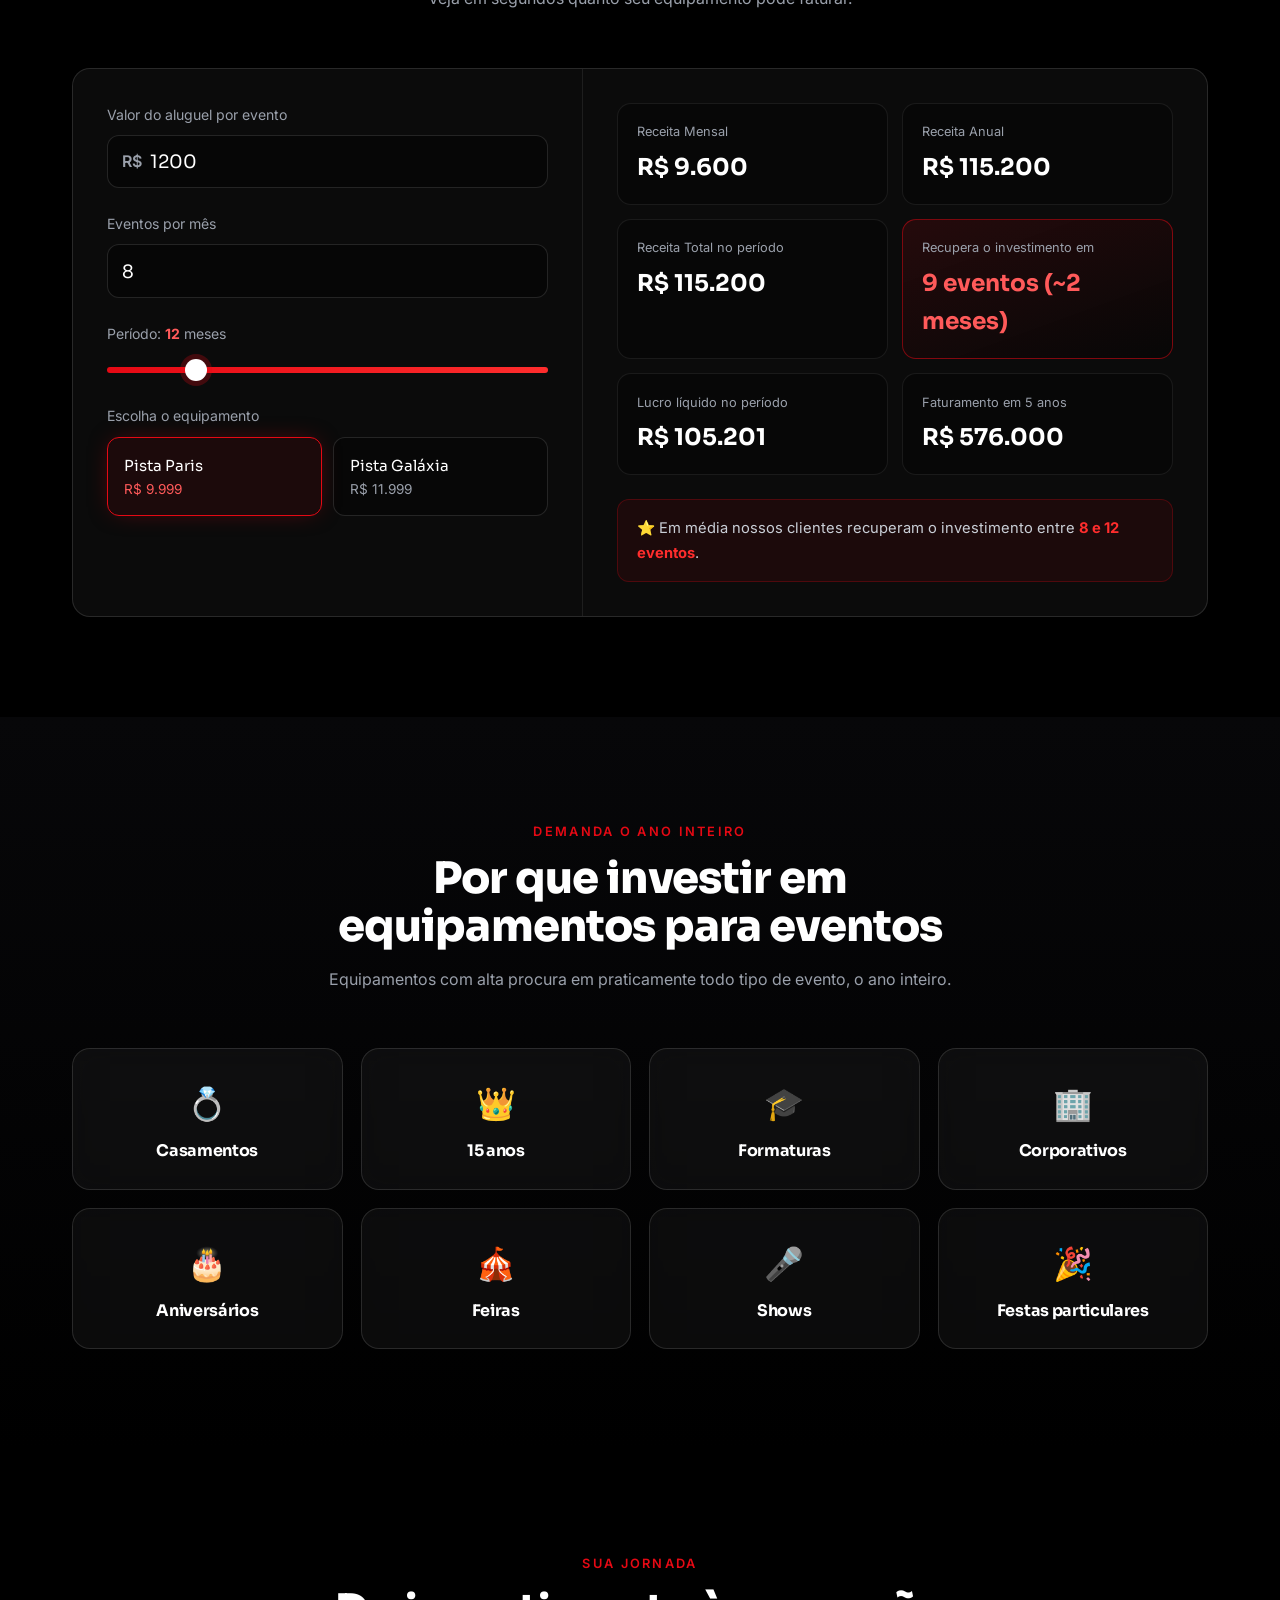
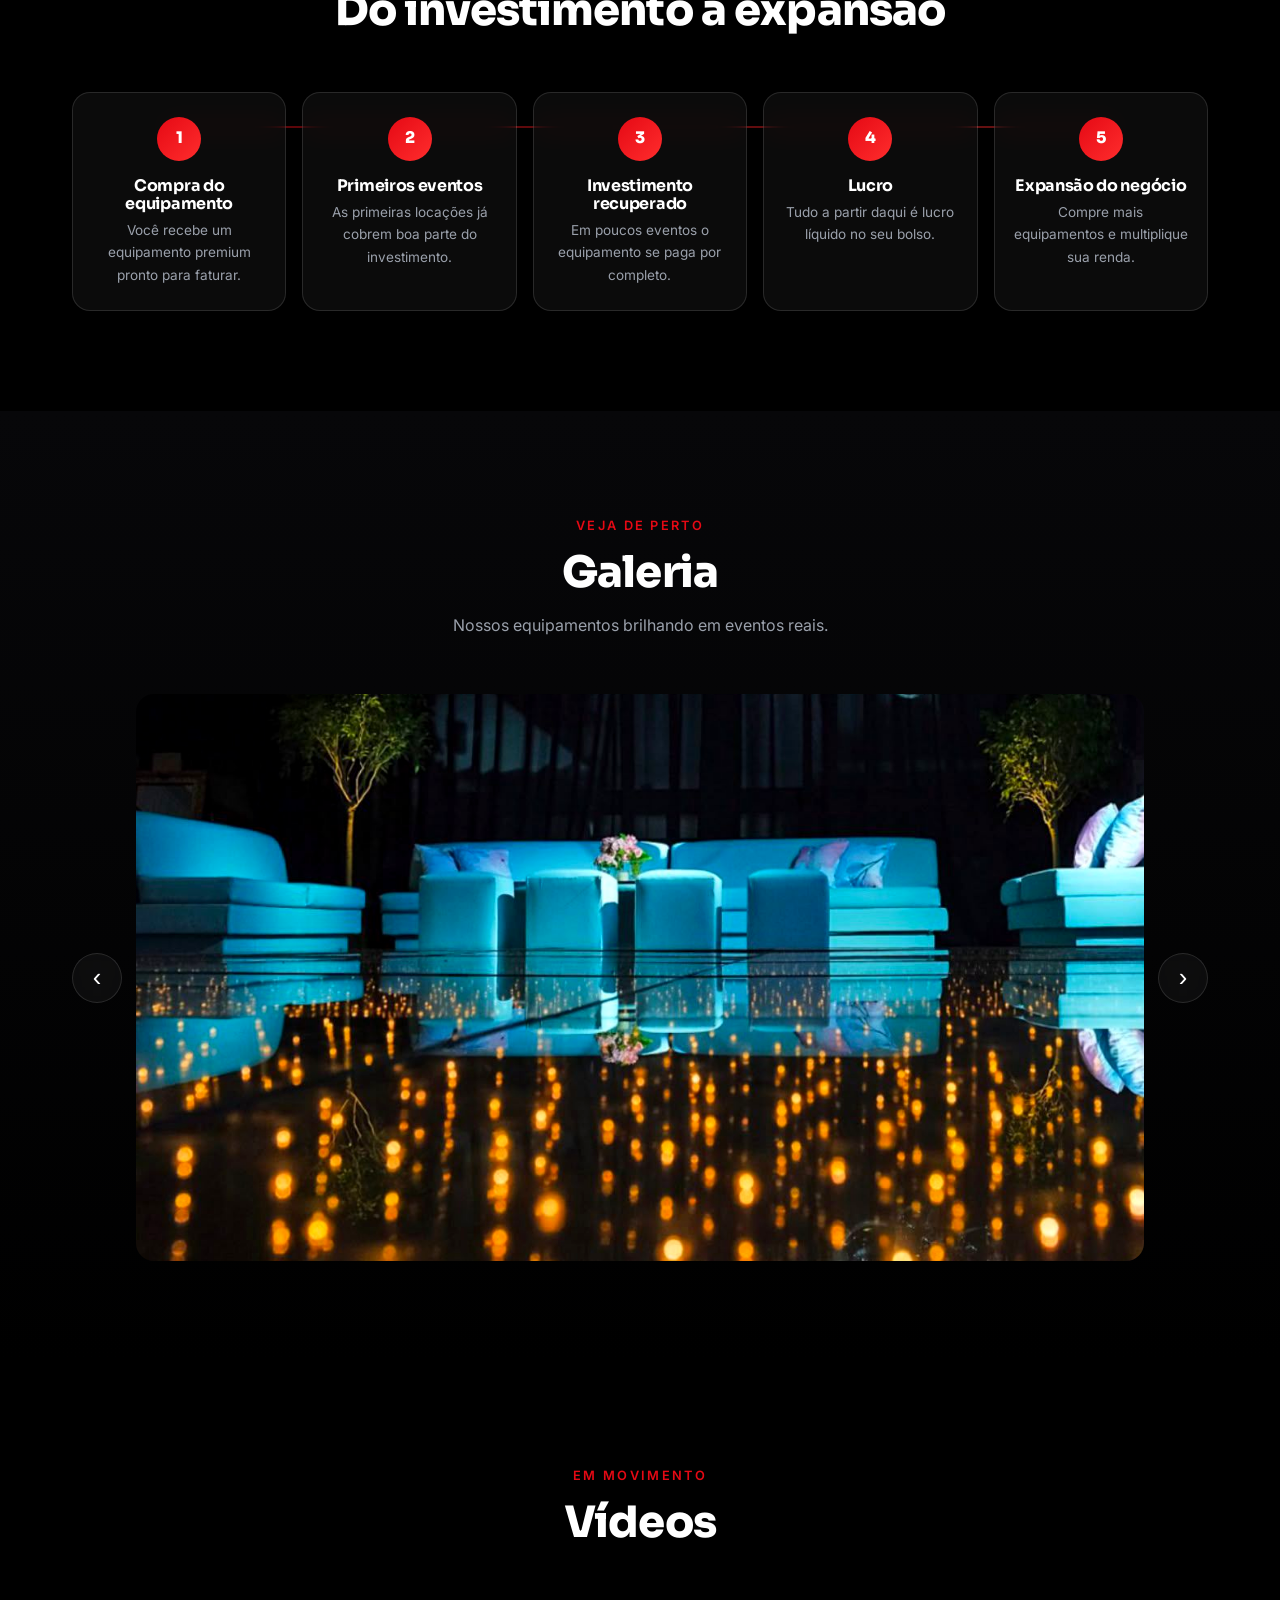
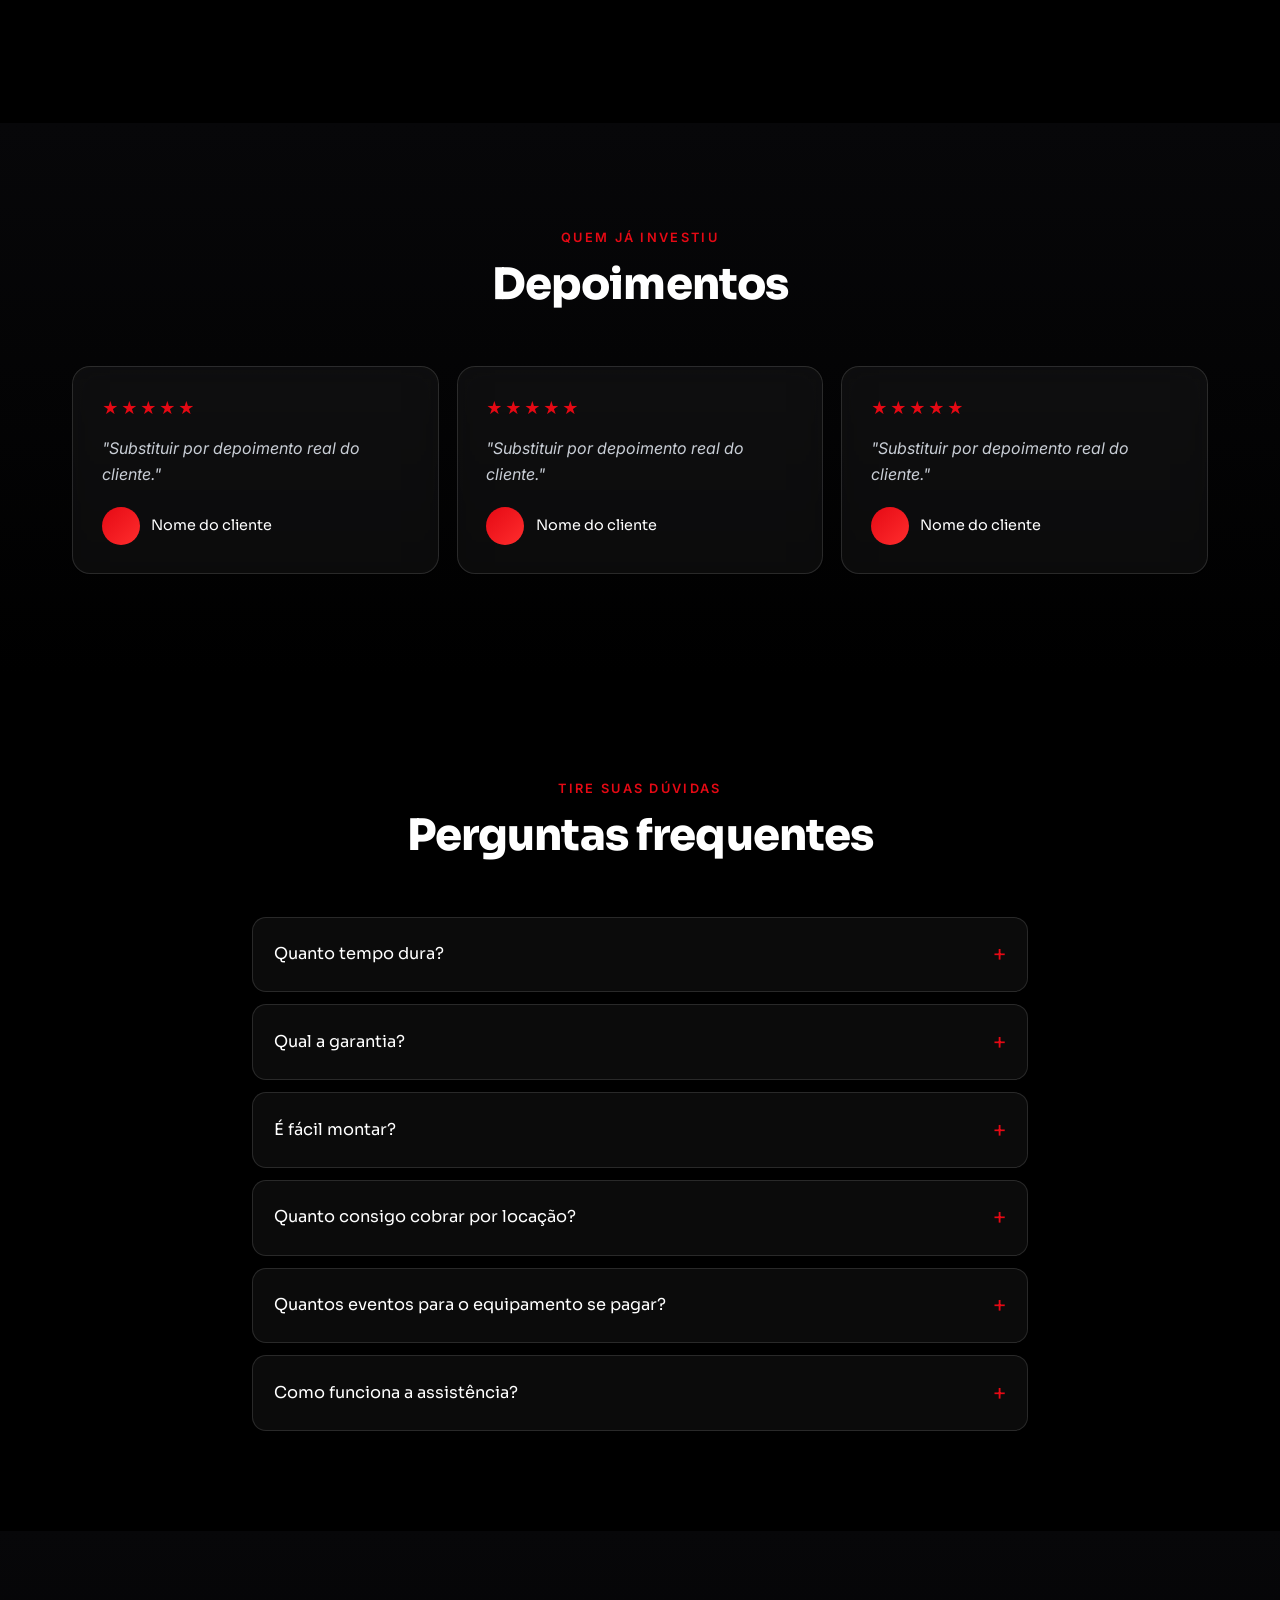
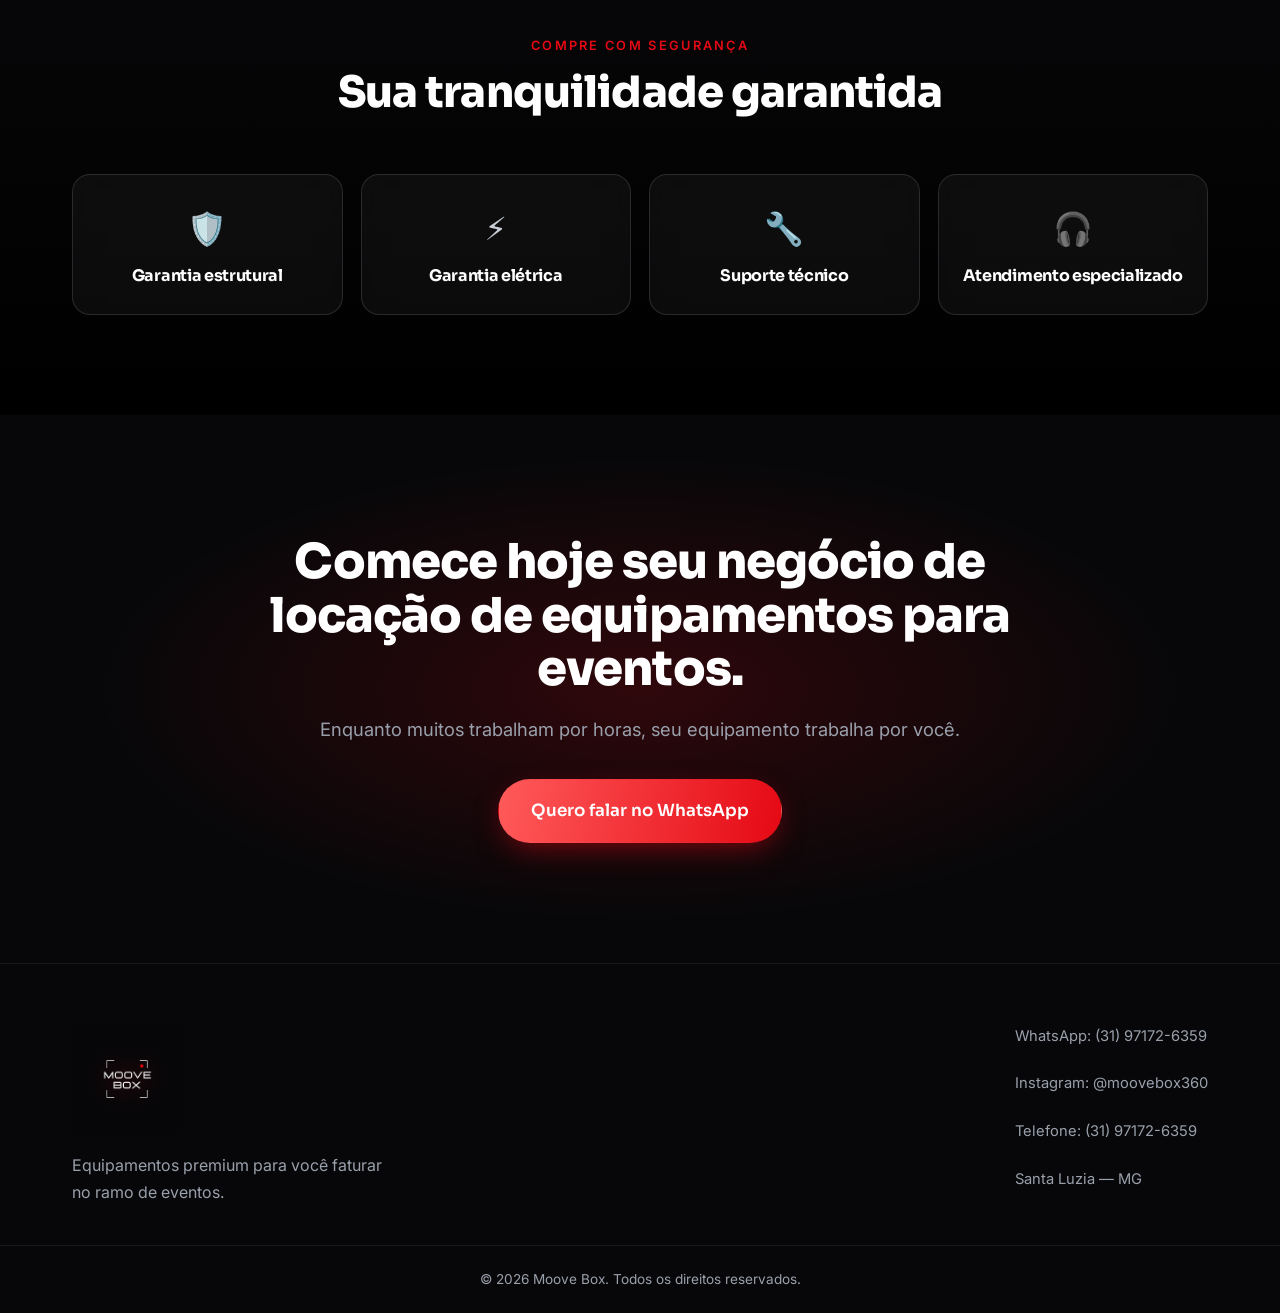
==== commit 6bb73bcd: "Reverte efeitos de logo interativa e final; volta ao estado anterior" ====
--- a/index.html
+++ b/index.html
@@ -88,8 +88,6 @@
       </div>
 
       <div class="products">
-        <!-- LOGO que mergulha atrás das fotos -->
-        <div class="products-logo" id="productsLogo" aria-hidden="true"><img src="logo.png" alt="" /></div>
         <!-- Pista Paris -->
         <article class="product-card glass reveal">
           <div class="product-media">
@@ -110,10 +108,7 @@
               <li>300 LEDs por módulo</li>
               <li>Ideal para casamentos, 15 anos e eventos corporativos</li>
             </ul>
-            <div class="buy-wrap">
-              <a href="https://wa.me/5531971726359?text=Ol%C3%A1!%20Tenho%20interesse%20na%20Pista%20Paris%20da%20Moove%20Box." target="_blank" rel="noopener" class="btn btn-green btn-block">Comprar Agora</a>
-              <span class="buy-seal" aria-hidden="true"><img src="logo.png" alt="" /></span>
-            </div>
+            <a href="https://wa.me/5531971726359?text=Ol%C3%A1!%20Tenho%20interesse%20na%20Pista%20Paris%20da%20Moove%20Box." target="_blank" rel="noopener" class="btn btn-green btn-block">Comprar Agora</a>
           </div>
         </article>
 
@@ -138,10 +133,7 @@
               <li>600 LEDs por módulo — muito mais brilho e efeitos</li>
               <li>Equipamento premium</li>
             </ul>
-            <div class="buy-wrap">
-              <a href="https://wa.me/5531971726359?text=Ol%C3%A1!%20Tenho%20interesse%20na%20Pista%20Gal%C3%A1xia%20da%20Moove%20Box." target="_blank" rel="noopener" class="btn btn-green btn-block">Comprar Agora</a>
-              <span class="buy-seal" aria-hidden="true"><img src="logo.png" alt="" /></span>
-            </div>
+            <a href="https://wa.me/5531971726359?text=Ol%C3%A1!%20Tenho%20interesse%20na%20Pista%20Gal%C3%A1xia%20da%20Moove%20Box." target="_blank" rel="noopener" class="btn btn-green btn-block">Comprar Agora</a>
           </div>
         </article>
       </div>
@@ -405,18 +397,6 @@
     </div>
   </section>
 
-  <!-- ===================== FINALE ===================== -->
-  <section class="finale" id="finale" aria-label="Moove Box sempre com você">
-    <div class="finale-bg" aria-hidden="true"></div>
-    <div class="finale-grid" aria-hidden="true"></div>
-    <div class="finale-particles" id="finaleParticles" aria-hidden="true"></div>
-    <div class="finale-inner">
-      <div class="finale-logo"><img src="logo.png" alt="Moove Box" /></div>
-      <h2 class="finale-text" id="finaleText" data-text="Moove Box sempre com você!">Moove Box sempre com você!</h2>
-      <div class="finale-beam" aria-hidden="true"></div>
-    </div>
-  </section>
-
   <!-- ===================== RODAPÉ ===================== -->
   <footer class="footer">
     <div class="container footer-inner">
--- a/style.css
+++ b/style.css
@@ -450,103 +450,7 @@
   .hero-stats { flex-wrap: wrap; }
 }
 
-/* ===================== LOGO INTERATIVA NOS PRODUTOS ===================== */
-/* Logo grande que mergulha ATRÁS das fotos (parallax) */
-.products { position: relative; }
-.product-card { z-index: 1; } /* cards e fotos ficam na frente da logo */
-.products-logo {
-  position: absolute; inset: -8% -4%; z-index: 0;
-  display: grid; place-items: center; pointer-events: none; overflow: visible;
-}
-.products-logo img {
-  width: min(680px, 96%); height: auto;
-  opacity: 0.12; filter: brightness(2.2) drop-shadow(0 0 40px rgba(255,45,45,0.35));
-  will-change: transform; transition: opacity .6s var(--ease);
-}
-
-/* Selo da logo que "carimba" no botão Comprar Agora */
-.buy-wrap { position: relative; }
-.buy-seal {
-  position: absolute; right: 8px; bottom: -16px; z-index: 3;
-  width: 58px; height: 58px; border-radius: 50%; display: grid; place-items: center;
-  background: radial-gradient(circle at 50% 38%, #17171d, #000);
-  border: 2px solid rgba(255,45,45,0.85);
-  box-shadow: 0 0 0 4px rgba(255,45,45,0.12), 0 10px 26px -8px rgba(255,45,45,0.7);
-  opacity: 0; transform: scale(2) rotate(-22deg);
-  transition: opacity .45s var(--ease), transform .6s var(--ease);
-}
-.buy-seal img { width: 70%; height: auto; filter: brightness(1.35); }
-.product-card.visible .buy-seal { opacity: 1; transform: scale(1) rotate(-9deg); transition-delay: .45s; }
-.product-card.visible .buy-seal { animation: seal-pulse 2.6s var(--ease) 1.1s infinite; }
-@keyframes seal-pulse {
-  0%,100% { box-shadow: 0 0 0 4px rgba(255,45,45,0.12), 0 10px 26px -8px rgba(255,45,45,0.7); }
-  50%     { box-shadow: 0 0 0 7px rgba(255,45,45,0.04), 0 10px 34px -6px rgba(255,45,45,0.95); }
-}
-
-@media (max-width: 640px) {
-  .buy-seal { width: 48px; height: 48px; right: 4px; bottom: -14px; }
-  .products-logo img { opacity: 0.09; }
-}
-
-/* ===================== FINALE — "Moove Box sempre com você!" ===================== */
-.finale {
-  position: relative; overflow: hidden; isolation: isolate;
-  min-height: 92vh; display: grid; place-items: center; text-align: center;
-  padding: 90px 22px;
-  background: radial-gradient(125% 95% at 50% 50%, #1a060a 0%, #08080b 55%, #000 100%);
-}
-.finale-bg {
-  position: absolute; inset: -45%; z-index: -2;
-  background: conic-gradient(from 0deg, transparent 0%, rgba(229,9,20,0.22) 12%, transparent 32%, transparent 62%, rgba(255,90,90,0.16) 74%, transparent 92%);
-  filter: blur(38px); animation: finale-rotate 14s linear infinite;
-}
-.finale-grid {
-  position: absolute; inset: 0; z-index: -1; opacity: .25;
-  background-image: linear-gradient(rgba(255,45,45,.12) 1px, transparent 1px), linear-gradient(90deg, rgba(255,45,45,.12) 1px, transparent 1px);
-  background-size: 46px 46px;
-  -webkit-mask-image: radial-gradient(closest-side at 50% 50%, #000 30%, transparent 78%);
-  mask-image: radial-gradient(closest-side at 50% 50%, #000 30%, transparent 78%);
-}
-.finale-inner { position: relative; z-index: 2; max-width: 900px; }
-.finale-logo img {
-  width: clamp(92px, 18vw, 132px); height: auto;
-  filter: drop-shadow(0 0 34px rgba(255,45,45,.6));
-  animation: finale-logo 3.2s var(--ease) infinite;
-}
-.finale-text {
-  margin-top: 26px; font-family: "Sora", sans-serif; font-weight: 800;
-  font-size: clamp(1.9rem, 6.2vw, 4.1rem); letter-spacing: -0.02em; line-height: 1.08;
-  background: linear-gradient(100deg, #ffffff, var(--dourado-2) 48%, var(--dourado));
-  -webkit-background-clip: text; background-clip: text; -webkit-text-fill-color: transparent;
-  text-shadow: 0 0 42px rgba(255,45,45,.18);
-}
-.finale-text .lc-char-rnd { color: var(--dourado-2); -webkit-text-fill-color: var(--dourado-2); opacity: .85; }
-.finale-beam {
-  margin: 30px auto 0; width: 0; height: 2px; border-radius: 2px;
-  background: linear-gradient(90deg, transparent, var(--neon), transparent);
-  box-shadow: 0 0 18px 2px rgba(255,45,45,.6);
-}
-.finale.lit .finale-beam { animation: finale-beam 1.1s var(--ease) .35s forwards; }
-.finale-particles { position: absolute; inset: 0; z-index: 1; pointer-events: none; overflow: hidden; }
-.finale-particles span {
-  position: absolute; bottom: -12px; width: 6px; height: 6px; border-radius: 50%;
-  background: var(--dourado-2); box-shadow: 0 0 10px 1px var(--neon);
-  opacity: 0; animation: finale-particle linear infinite;
-}
-@keyframes finale-rotate { to { transform: rotate(360deg); } }
-@keyframes finale-logo {
-  0%,100% { transform: translateY(0) scale(1); filter: drop-shadow(0 0 26px rgba(255,45,45,.5)); }
-  50%     { transform: translateY(-10px) scale(1.04); filter: drop-shadow(0 0 46px rgba(255,45,45,.85)); }
-}
-@keyframes finale-beam { from { width: 0; opacity: 0; } to { width: min(340px, 70%); opacity: 1; } }
-@keyframes finale-particle {
-  0%   { transform: translateY(0) scale(1); opacity: 0; }
-  12%  { opacity: .9; }
-  100% { transform: translateY(-78vh) scale(.4); opacity: 0; }
-}
-
 @media (prefers-reduced-motion: reduce) {
   * { animation: none !important; transition: none !important; }
   .reveal { opacity: 1; transform: none; }
-  .finale-beam { width: min(340px, 70%); opacity: 1; }
-}
+}
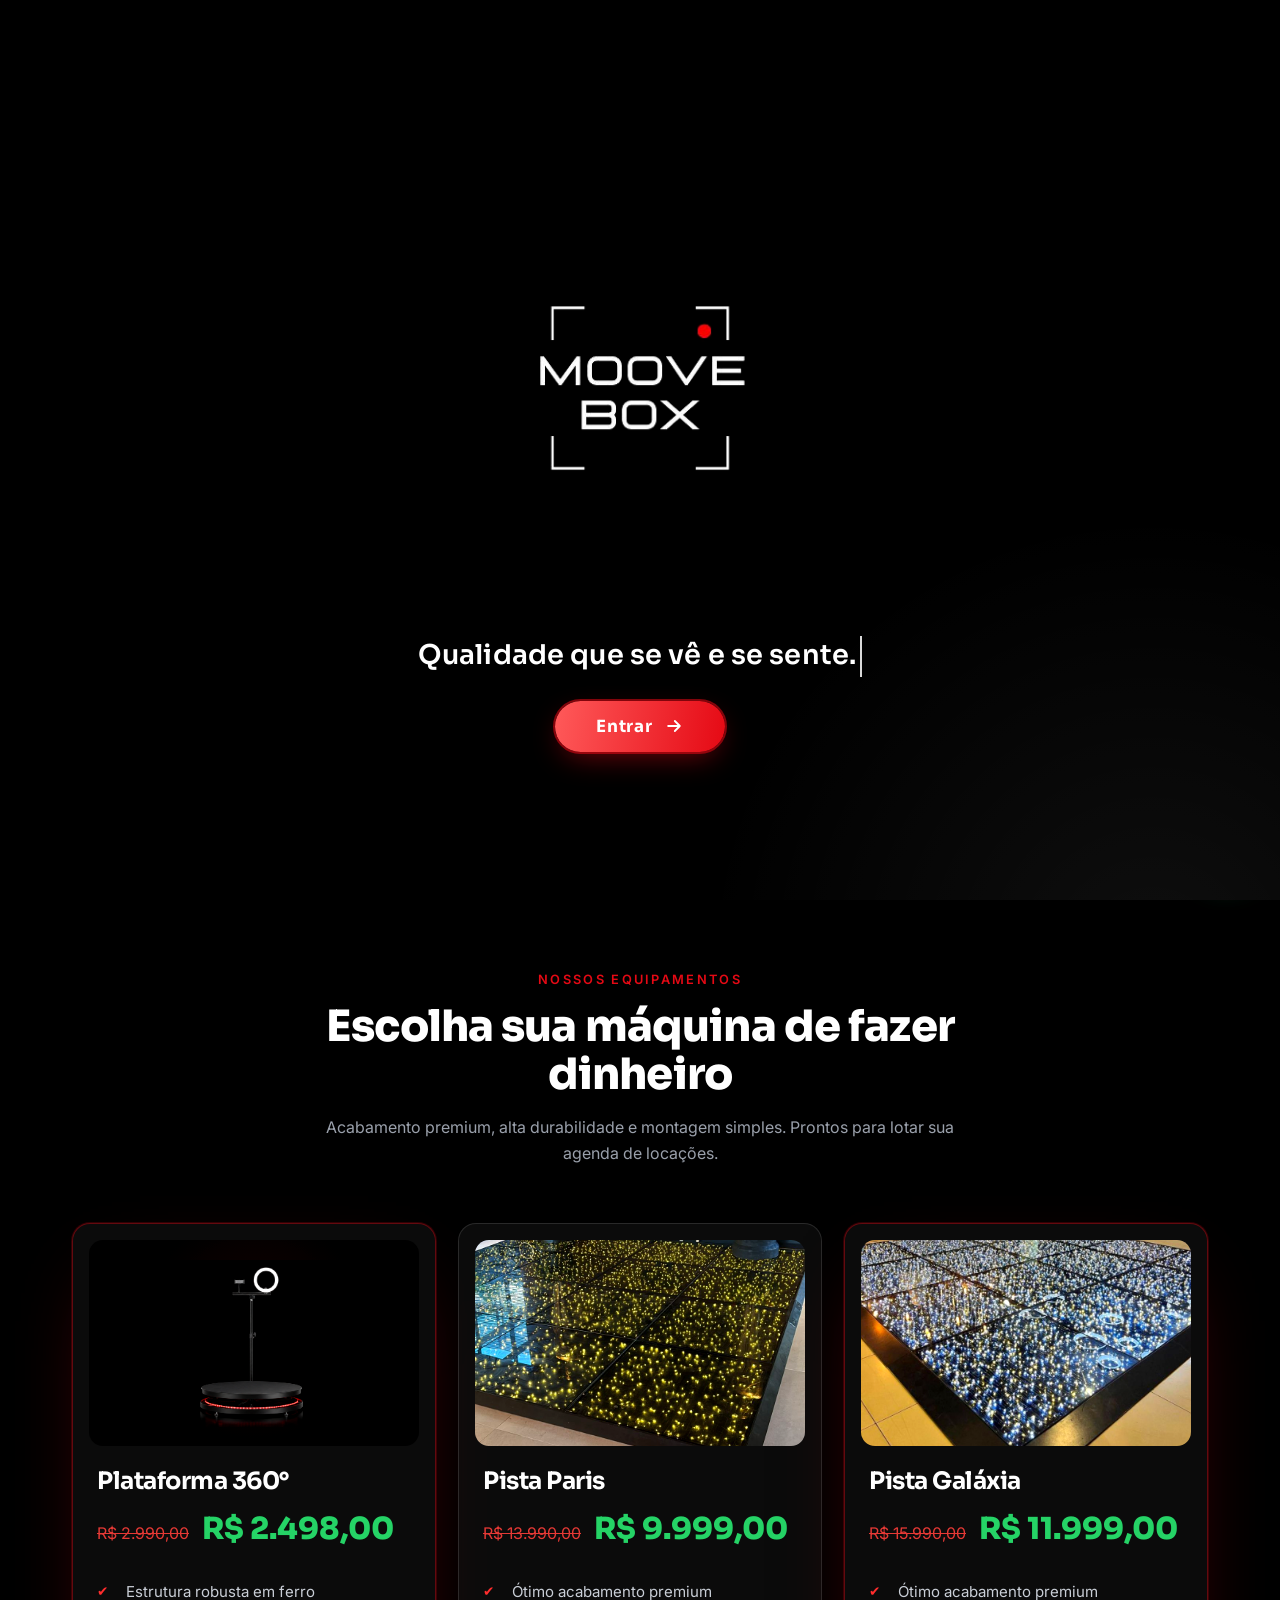
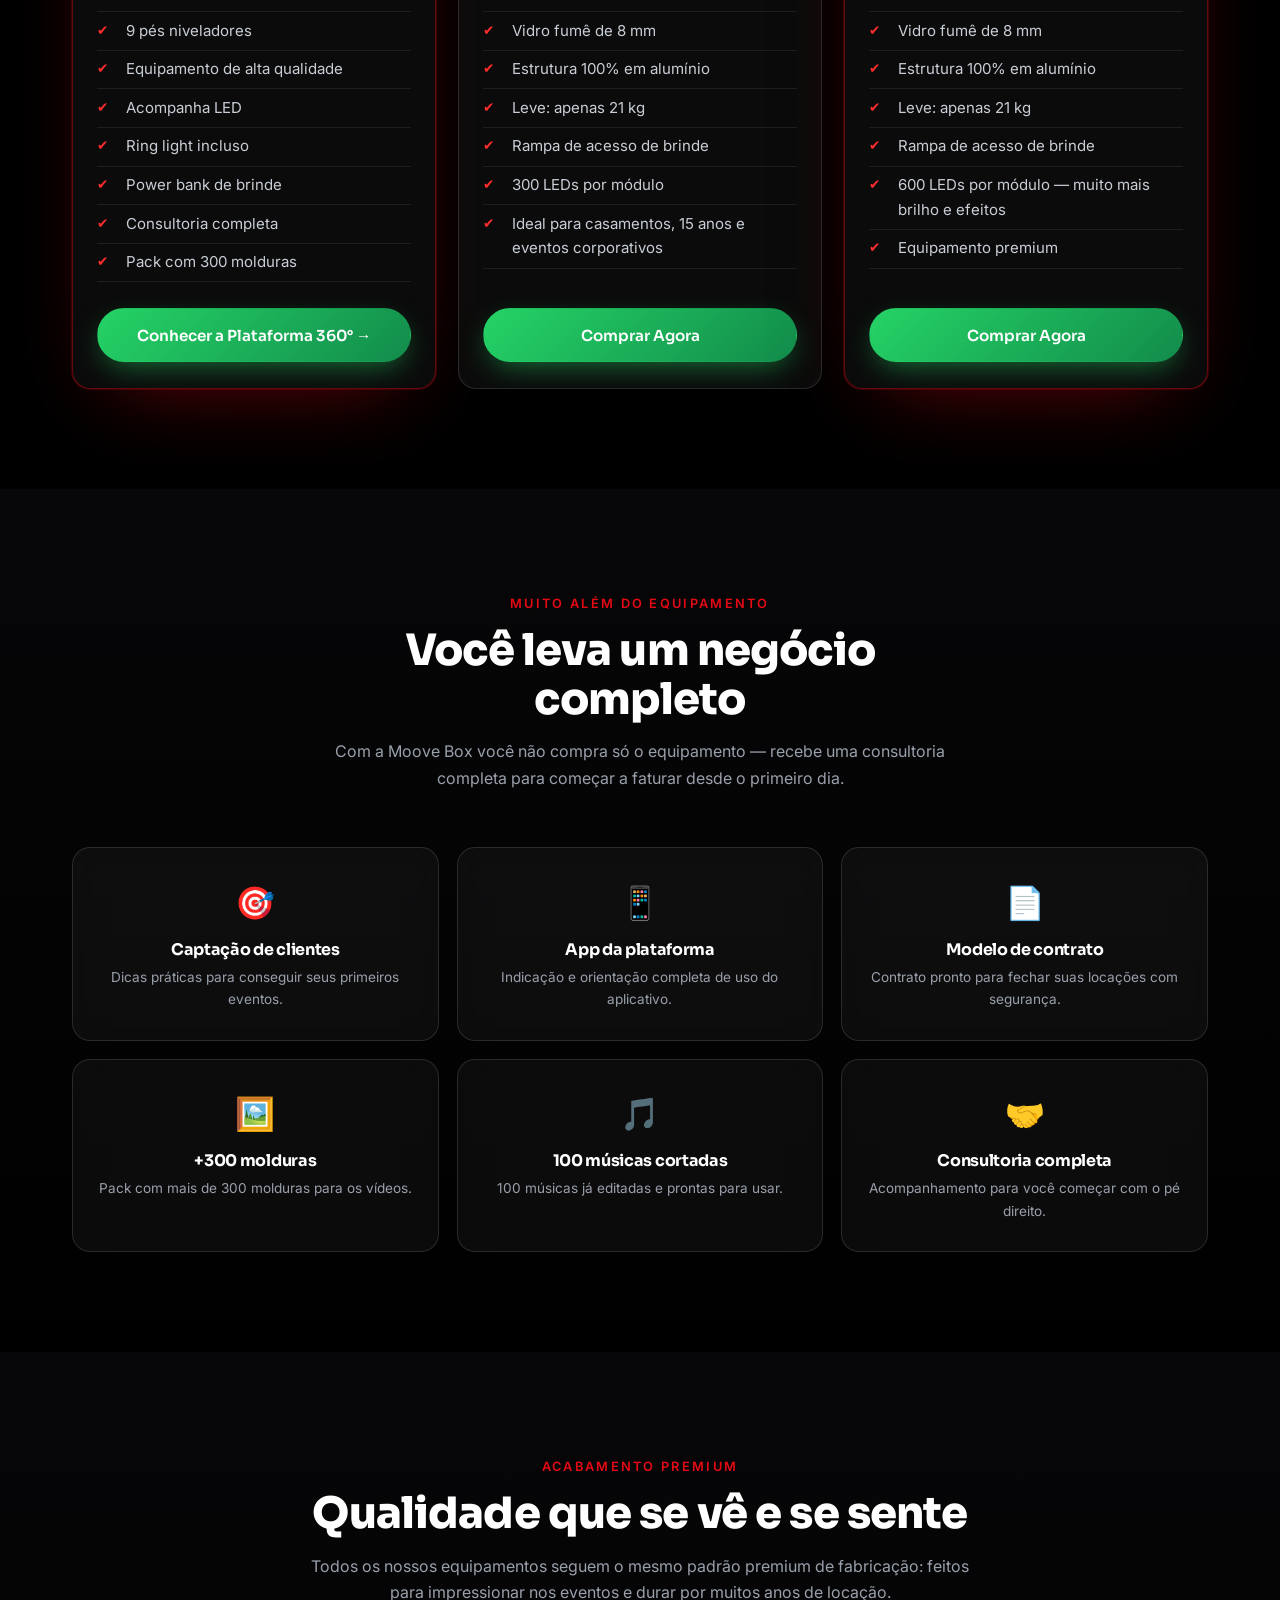
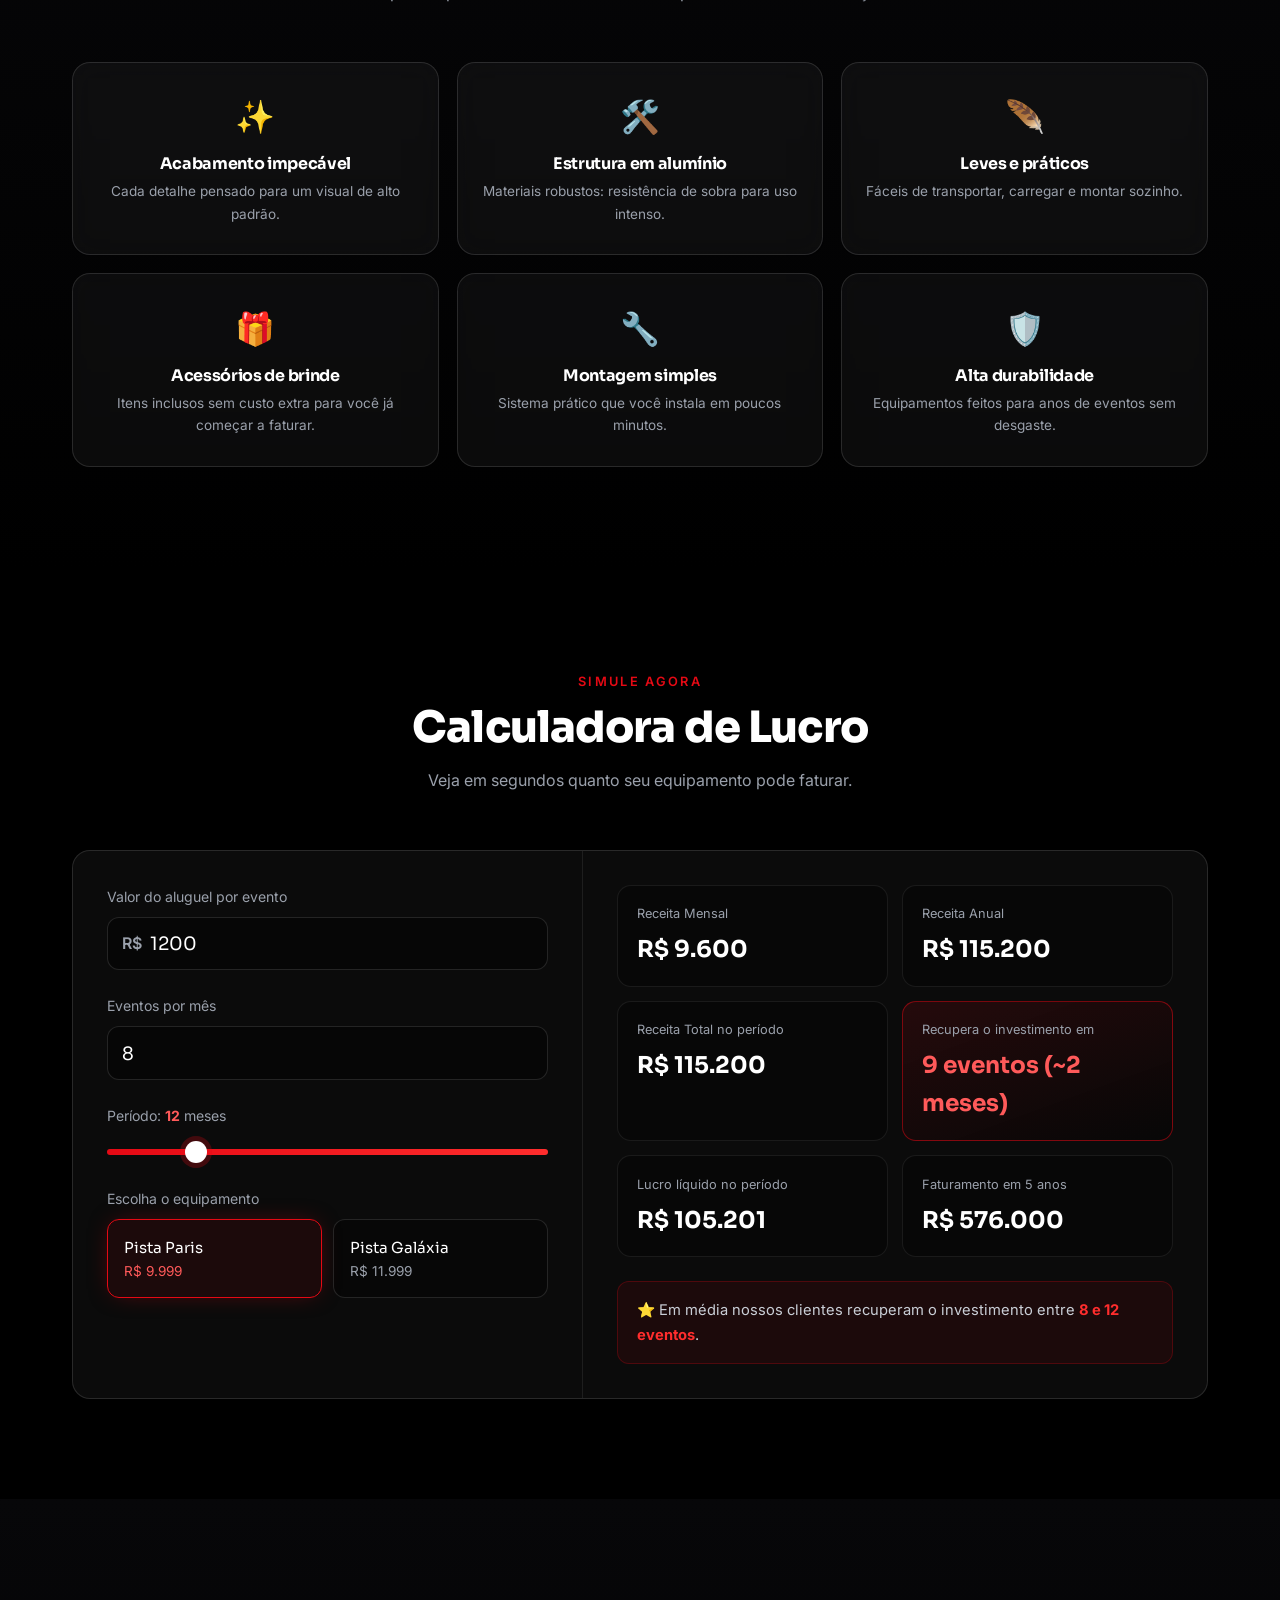
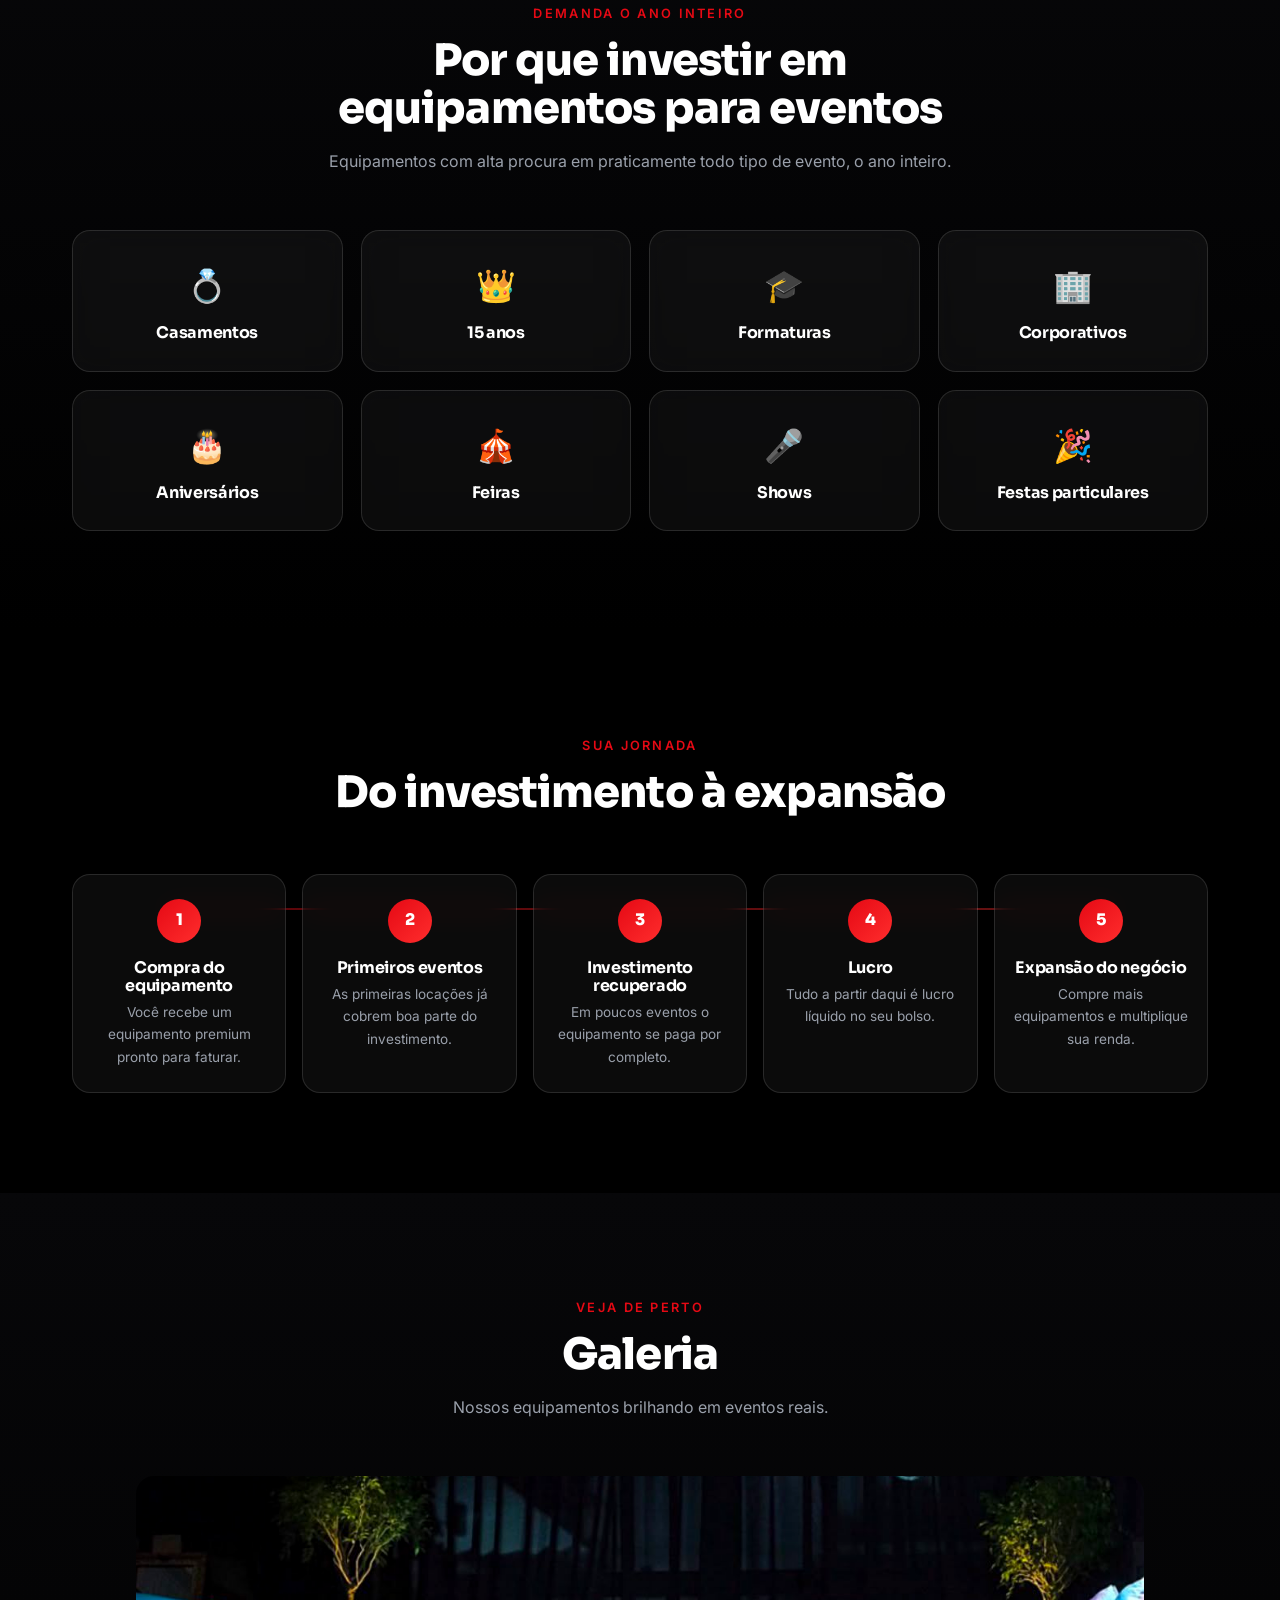
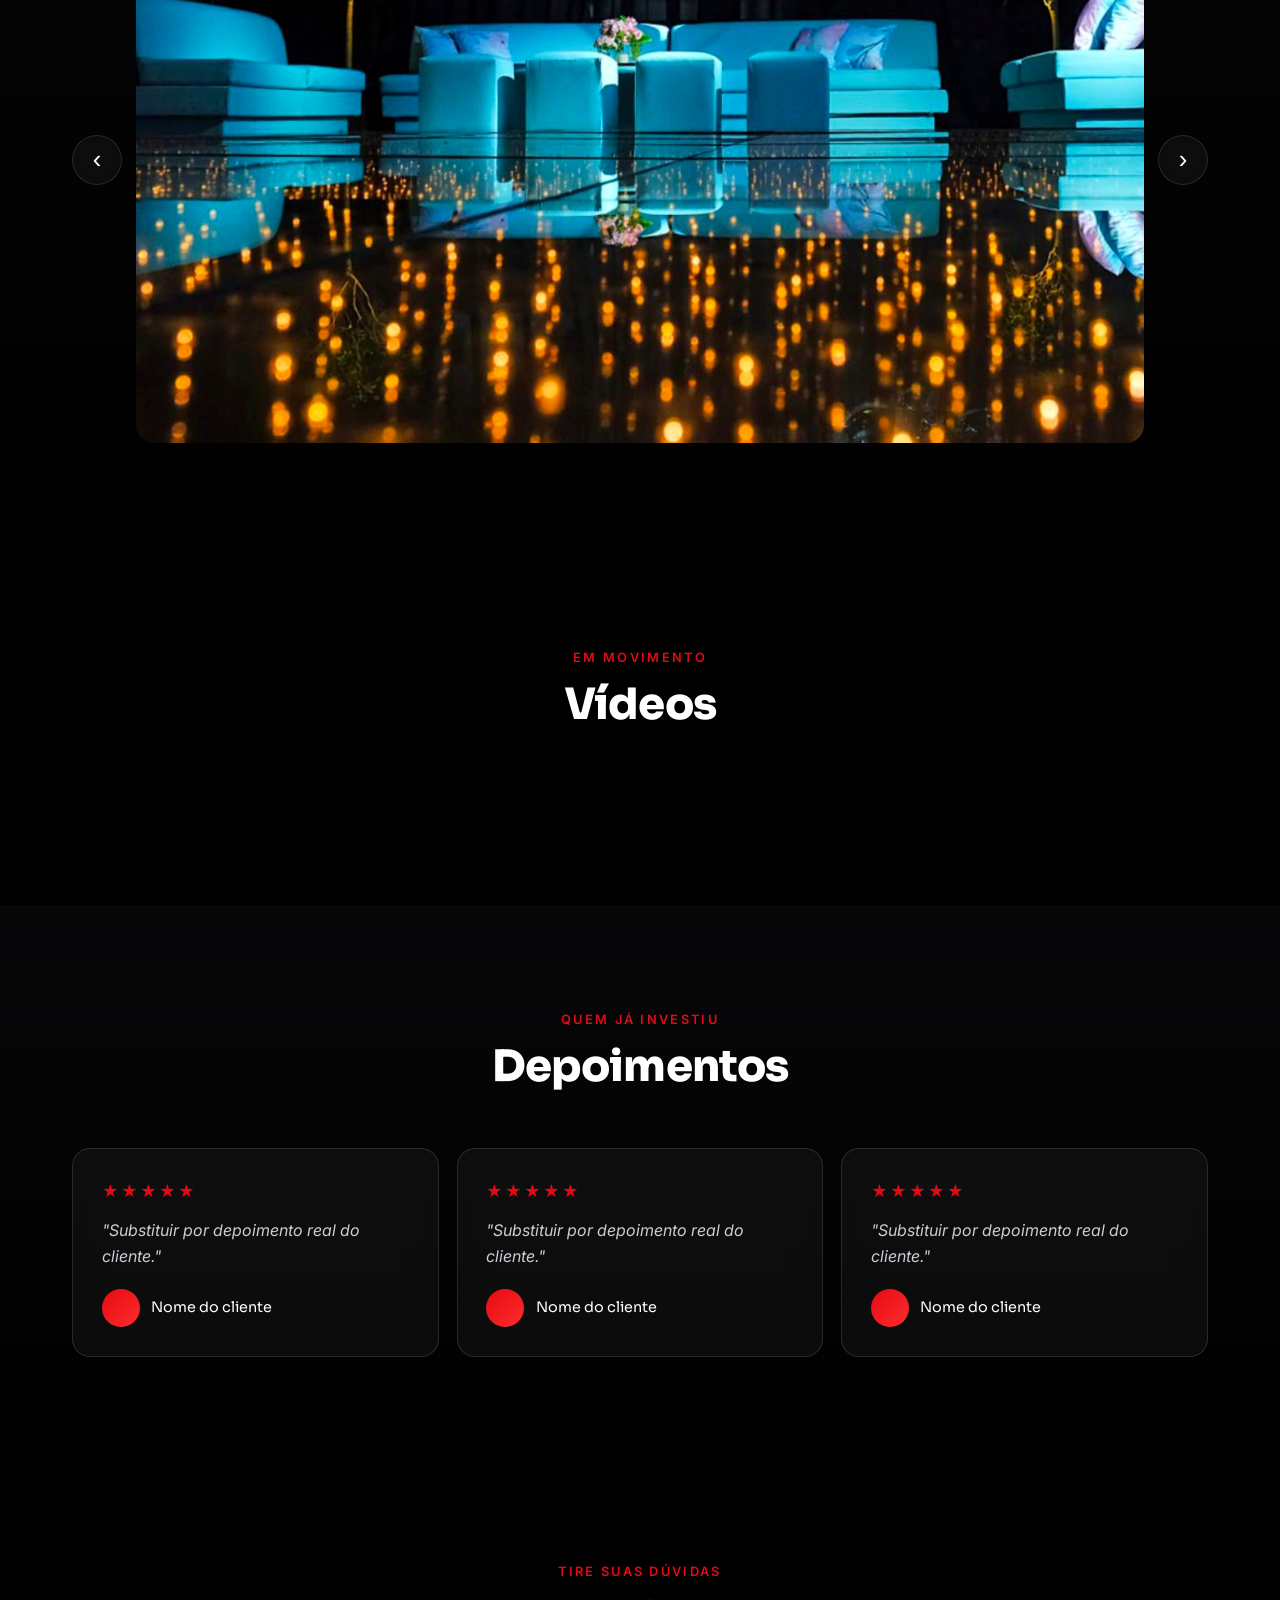
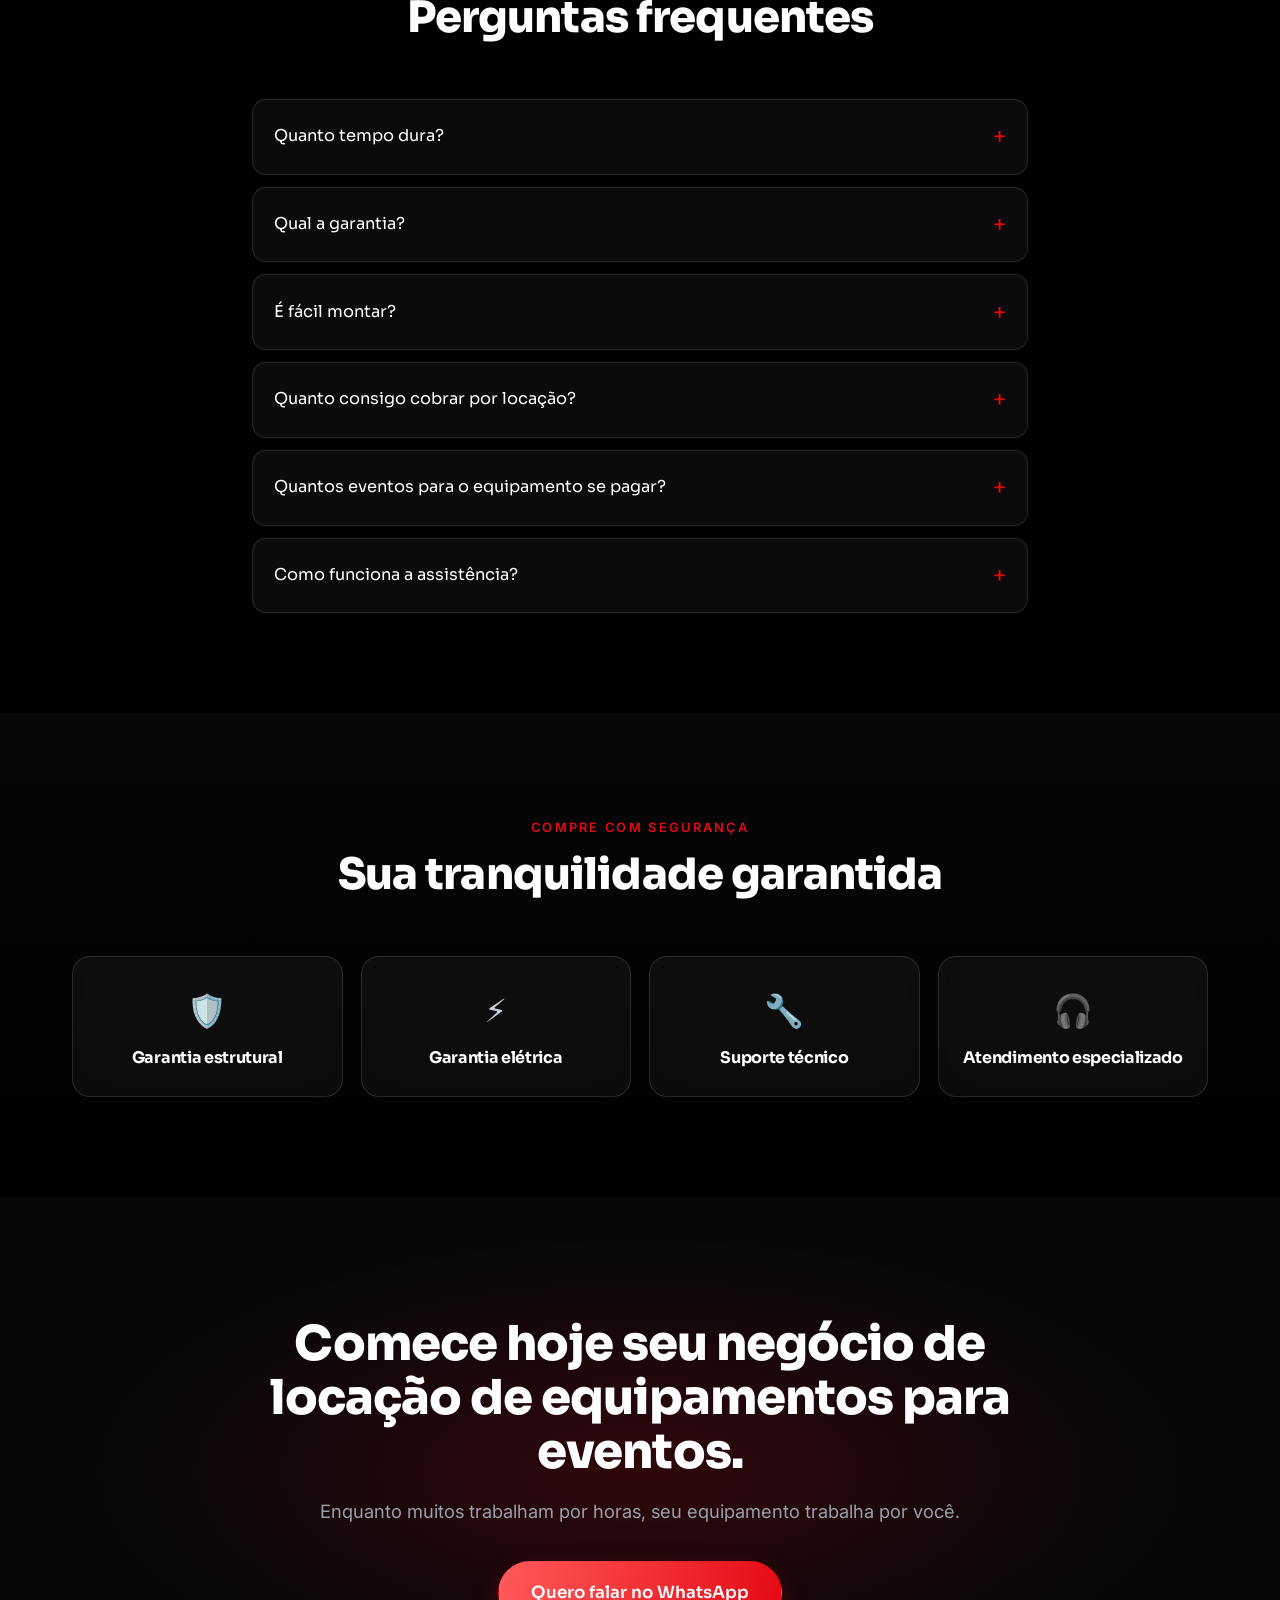
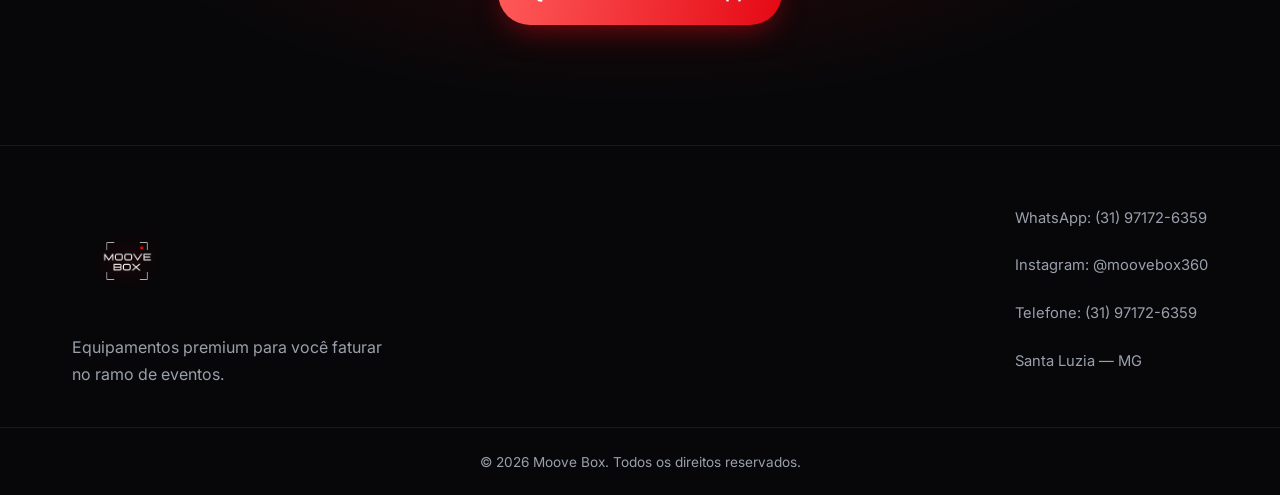
==== commit 5bac8114: "Adiciona foto plataforma3d e pagina plataforma-360; atualiza index e style Co-Authored-By: Claude Op" ====
--- a/index.html
+++ b/index.html
@@ -40,6 +40,7 @@
 
       <nav class="menu" id="menu">
         <a href="#produtos">Produtos</a>
+        <a href="#bonus">Bônus</a>
         <a href="#qualidade">Qualidade</a>
         <a href="#calculadora">Calcular Lucro</a>
         <a href="#porque">Por que investir</a>
@@ -88,6 +89,35 @@
       </div>
 
       <div class="products">
+        <!-- Plataforma 360° -->
+        <article class="product-card glass featured reveal">
+          <span class="ribbon">Mais completo</span>
+          <a class="card-cover" href="plataforma-360.html" aria-label="Ver a página da Plataforma 360°"></a>
+          <div class="product-media">
+            <a href="plataforma-360.html" class="photo-frame" aria-label="Ver a página da Plataforma 360°">
+              <img class="product-photo photo-360" src="imagens/plataforma3d.png" alt="Plataforma 360° Moove Box" />
+            </a>
+          </div>
+          <div class="product-body">
+            <h3>Plataforma 360°</h3>
+            <div class="price">
+              <span class="price-old">R$ 2.990,00</span>
+              <span class="price-now">R$ 2.498,00</span>
+            </div>
+            <ul class="features">
+              <li>Estrutura robusta em ferro</li>
+              <li>9 pés niveladores</li>
+              <li>Equipamento de alta qualidade</li>
+              <li>Acompanha LED</li>
+              <li>Ring light incluso</li>
+              <li>Power bank de brinde</li>
+              <li>Consultoria completa</li>
+              <li>Pack com 300 molduras</li>
+            </ul>
+            <a href="plataforma-360.html" class="btn btn-green btn-block">Conhecer a Plataforma 360° →</a>
+          </div>
+        </article>
+
         <!-- Pista Paris -->
         <article class="product-card glass reveal">
           <div class="product-media">
@@ -136,6 +166,26 @@
             <a href="https://wa.me/5531971726359?text=Ol%C3%A1!%20Tenho%20interesse%20na%20Pista%20Gal%C3%A1xia%20da%20Moove%20Box." target="_blank" rel="noopener" class="btn btn-green btn-block">Comprar Agora</a>
           </div>
         </article>
+      </div>
+    </div>
+  </section>
+
+  <!-- ===================== BÔNUS / CONSULTORIA ===================== -->
+  <section class="section section-alt" id="bonus">
+    <div class="container">
+      <div class="section-head reveal">
+        <span class="eyebrow">Muito além do equipamento</span>
+        <h2>Você leva um negócio completo</h2>
+        <p class="section-sub">Com a Moove Box você não compra só o equipamento — recebe uma consultoria completa para começar a faturar desde o primeiro dia.</p>
+      </div>
+
+      <div class="cards-grid cols-3">
+        <div class="mini-card glass reveal"><span class="ic">🎯</span><h4>Captação de clientes</h4><p>Dicas práticas para conseguir seus primeiros eventos.</p></div>
+        <div class="mini-card glass reveal"><span class="ic">📱</span><h4>App da plataforma</h4><p>Indicação e orientação completa de uso do aplicativo.</p></div>
+        <div class="mini-card glass reveal"><span class="ic">📄</span><h4>Modelo de contrato</h4><p>Contrato pronto para fechar suas locações com segurança.</p></div>
+        <div class="mini-card glass reveal"><span class="ic">🖼️</span><h4>+300 molduras</h4><p>Pack com mais de 300 molduras para os vídeos.</p></div>
+        <div class="mini-card glass reveal"><span class="ic">🎵</span><h4>100 músicas cortadas</h4><p>100 músicas já editadas e prontas para usar.</p></div>
+        <div class="mini-card glass reveal"><span class="ic">🤝</span><h4>Consultoria completa</h4><p>Acompanhamento para você começar com o pé direito.</p></div>
       </div>
     </div>
   </section>
--- a/style.css
+++ b/style.css
@@ -235,8 +235,11 @@
 .glass { background: var(--glass); border: 1px solid var(--glass-bd); backdrop-filter: blur(14px); -webkit-backdrop-filter: blur(14px); border-radius: var(--radius); }
 
 /* ===================== PRODUTOS ===================== */
-.products { display: grid; grid-template-columns: repeat(2, 1fr); gap: 26px; align-items: start; }
-.product-card { overflow: hidden; position: relative; transition: transform 0.4s var(--ease), border-color 0.4s, box-shadow 0.4s; }
+.products { display: grid; grid-template-columns: repeat(3, 1fr); gap: 22px; align-items: stretch; }
+.product-card { overflow: hidden; position: relative; display: flex; flex-direction: column; transition: transform 0.4s var(--ease), border-color 0.4s, box-shadow 0.4s; }
+/* link que cobre o card inteiro (deixa o card todo clicável) */
+.card-cover { position: absolute; inset: 0; z-index: 1; border-radius: var(--radius); }
+.product-card .photo-frame, .product-card .btn { position: relative; z-index: 2; }
 .product-card:hover { transform: translateY(-8px); border-color: rgba(229,9,20,0.5); box-shadow: 0 30px 70px -30px rgba(229,9,20,0.4); }
 .product-card.featured { border-color: rgba(229,9,20,0.4); box-shadow: 0 0 0 1px rgba(229,9,20,0.2), 0 30px 80px -40px rgba(229,9,20,0.5); }
 .ribbon { position: absolute; top: 18px; right: 18px; z-index: 2; background: linear-gradient(100deg, var(--dourado-2), var(--dourado)); color: #ffffff; font-family: "Sora",sans-serif; font-weight: 700; font-size: 0.72rem; padding: 0.35rem 0.85rem; border-radius: 999px; letter-spacing: 0.05em; }
@@ -248,13 +251,30 @@
 
 /* ===================== IMAGENS (tratamento profissional/comercial) ===================== */
 /* Realce de cor/contraste, enquadramento uniforme, cantos arredondados e zoom suave */
-.photo-frame { position: relative; overflow: hidden; border-radius: 14px; }
+.photo-frame { position: relative; display: block; overflow: hidden; border-radius: 14px; }
 .product-photo {
   width: 100%; aspect-ratio: 16/10; object-fit: cover; object-position: center 60%; display: block;
   filter: contrast(1.06) saturate(1.14) brightness(1.03);
   transition: transform 0.7s var(--ease);
 }
 .product-card:hover .product-photo { transform: scale(1.06); }
+/* Imagem da Plataforma 360° no card: mostra o produto inteiro sobre fundo escuro da marca */
+.photo-360 { object-fit: contain; background: radial-gradient(circle at 50% 42%, #1a0a0c, #000 75%); padding: 5%; }
+
+/* Placeholder ilustrativo (Plataforma 360° — enquanto não há foto real) */
+.placeholder-360 {
+  width: 100%; aspect-ratio: 16/10; display: grid; place-content: center; gap: 0.4rem;
+  text-align: center; border-radius: 14px;
+  background:
+    radial-gradient(circle at 50% 38%, rgba(229,9,20,0.18), transparent 60%),
+    repeating-conic-gradient(from 0deg at 50% 50%, #141414 0deg 12deg, #0d0d0d 12deg 24deg);
+}
+.placeholder-360 .ph-360 {
+  font-family: "Sora", sans-serif; font-weight: 800; font-size: clamp(2.2rem, 5vw, 3rem);
+  background: linear-gradient(100deg, #ffffff, var(--dourado)); -webkit-background-clip: text;
+  background-clip: text; -webkit-text-fill-color: transparent;
+}
+.placeholder-360 .ph-sub { color: var(--cinza); font-size: 0.8rem; letter-spacing: 0.02em; }
 
 /* Foto de destaque do hero */
 .hero-photo {
@@ -277,7 +297,8 @@
   filter: contrast(1.05) saturate(1.1);
 }
 
-.product-body { padding: 22px 24px 26px; }
+.product-body { padding: 22px 24px 26px; display: flex; flex-direction: column; flex: 1; }
+.product-body .btn { margin-top: auto; }
 .product-body h3 { font-size: 1.5rem; margin-bottom: 0.6rem; }
 .price { display: flex; align-items: baseline; gap: 0.8rem; margin-bottom: 1.2rem; flex-wrap: wrap; }
 .price-old { color: #e53935; text-decoration: line-through; font-size: 1rem; }
@@ -431,6 +452,7 @@
   .timeline { grid-template-columns: 1fr 1fr; }
   .timeline::before { display: none; }
   .cards-grid, .cards-grid.cols-3, .cards-grid.cols-4 { grid-template-columns: 1fr 1fr; }
+  .products { grid-template-columns: 1fr; max-width: 440px; margin: 0 auto; }
 }
 
 @media (max-width: 760px) {
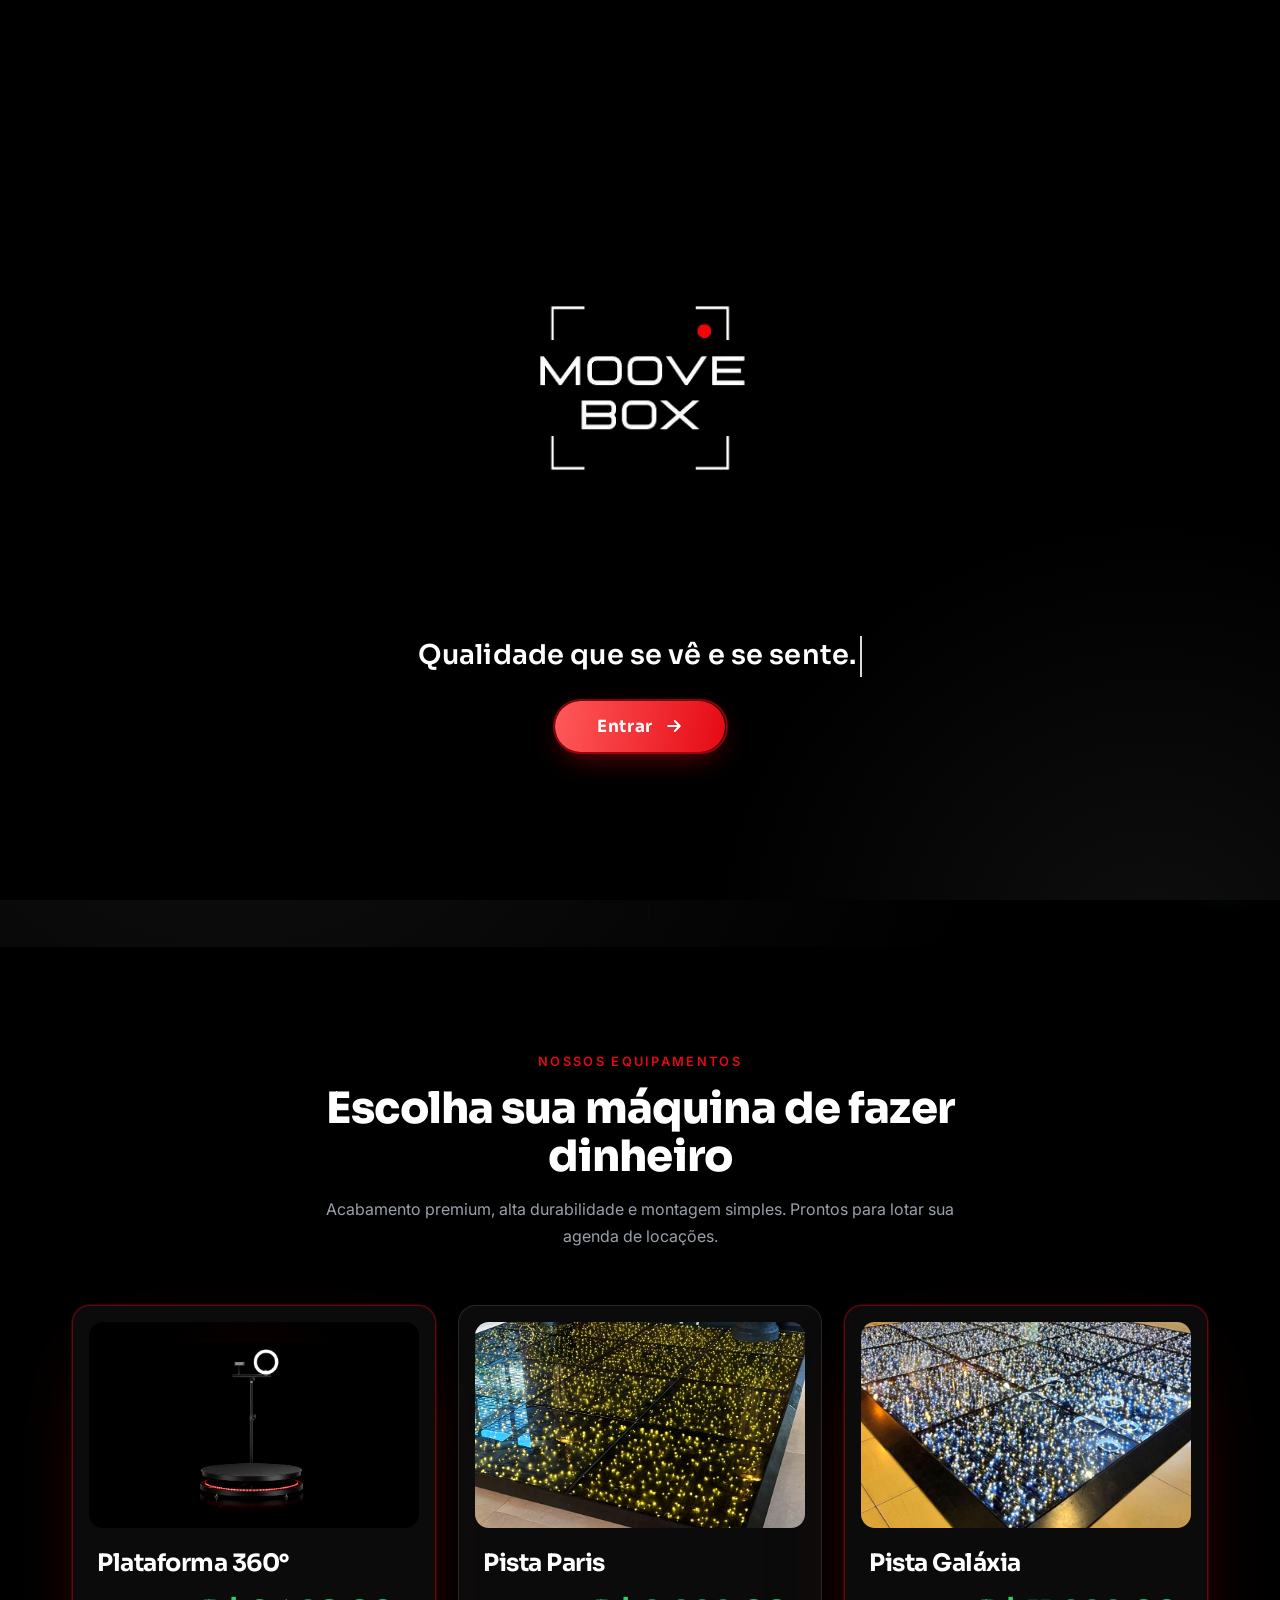
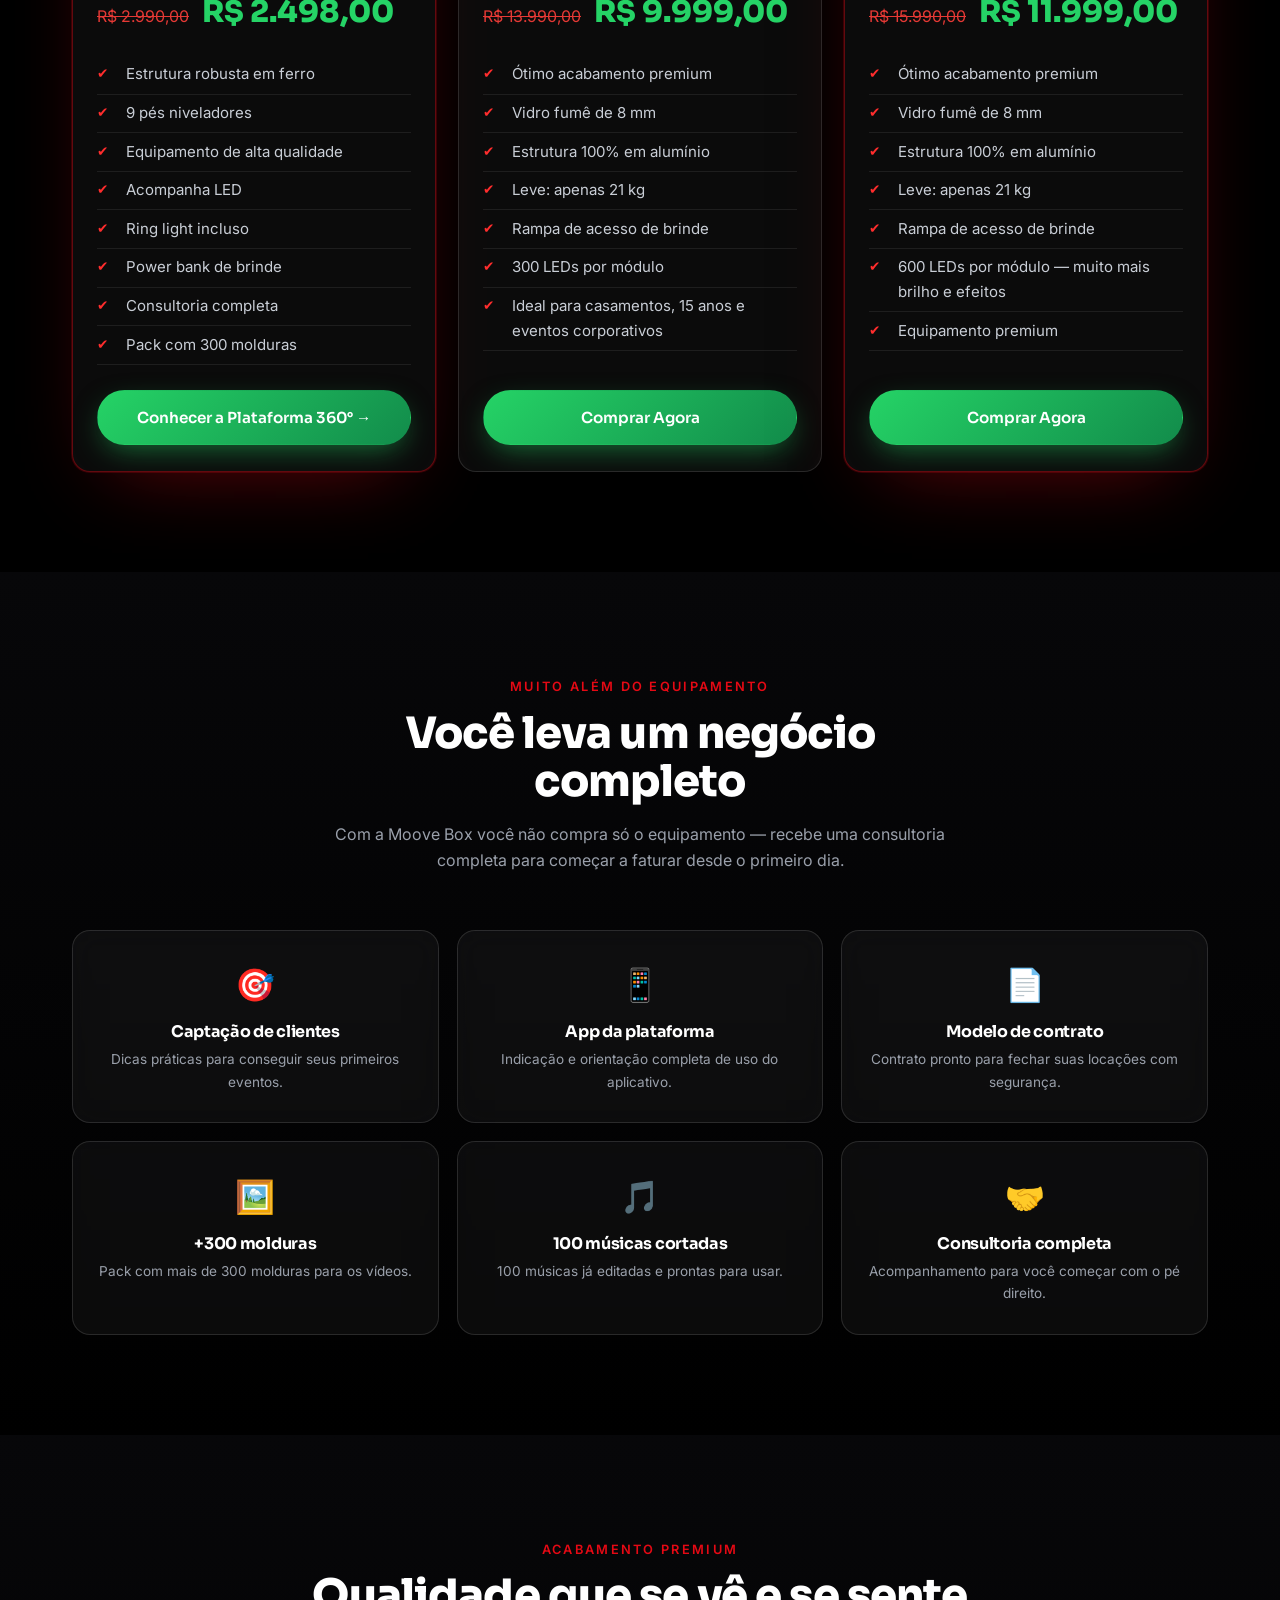
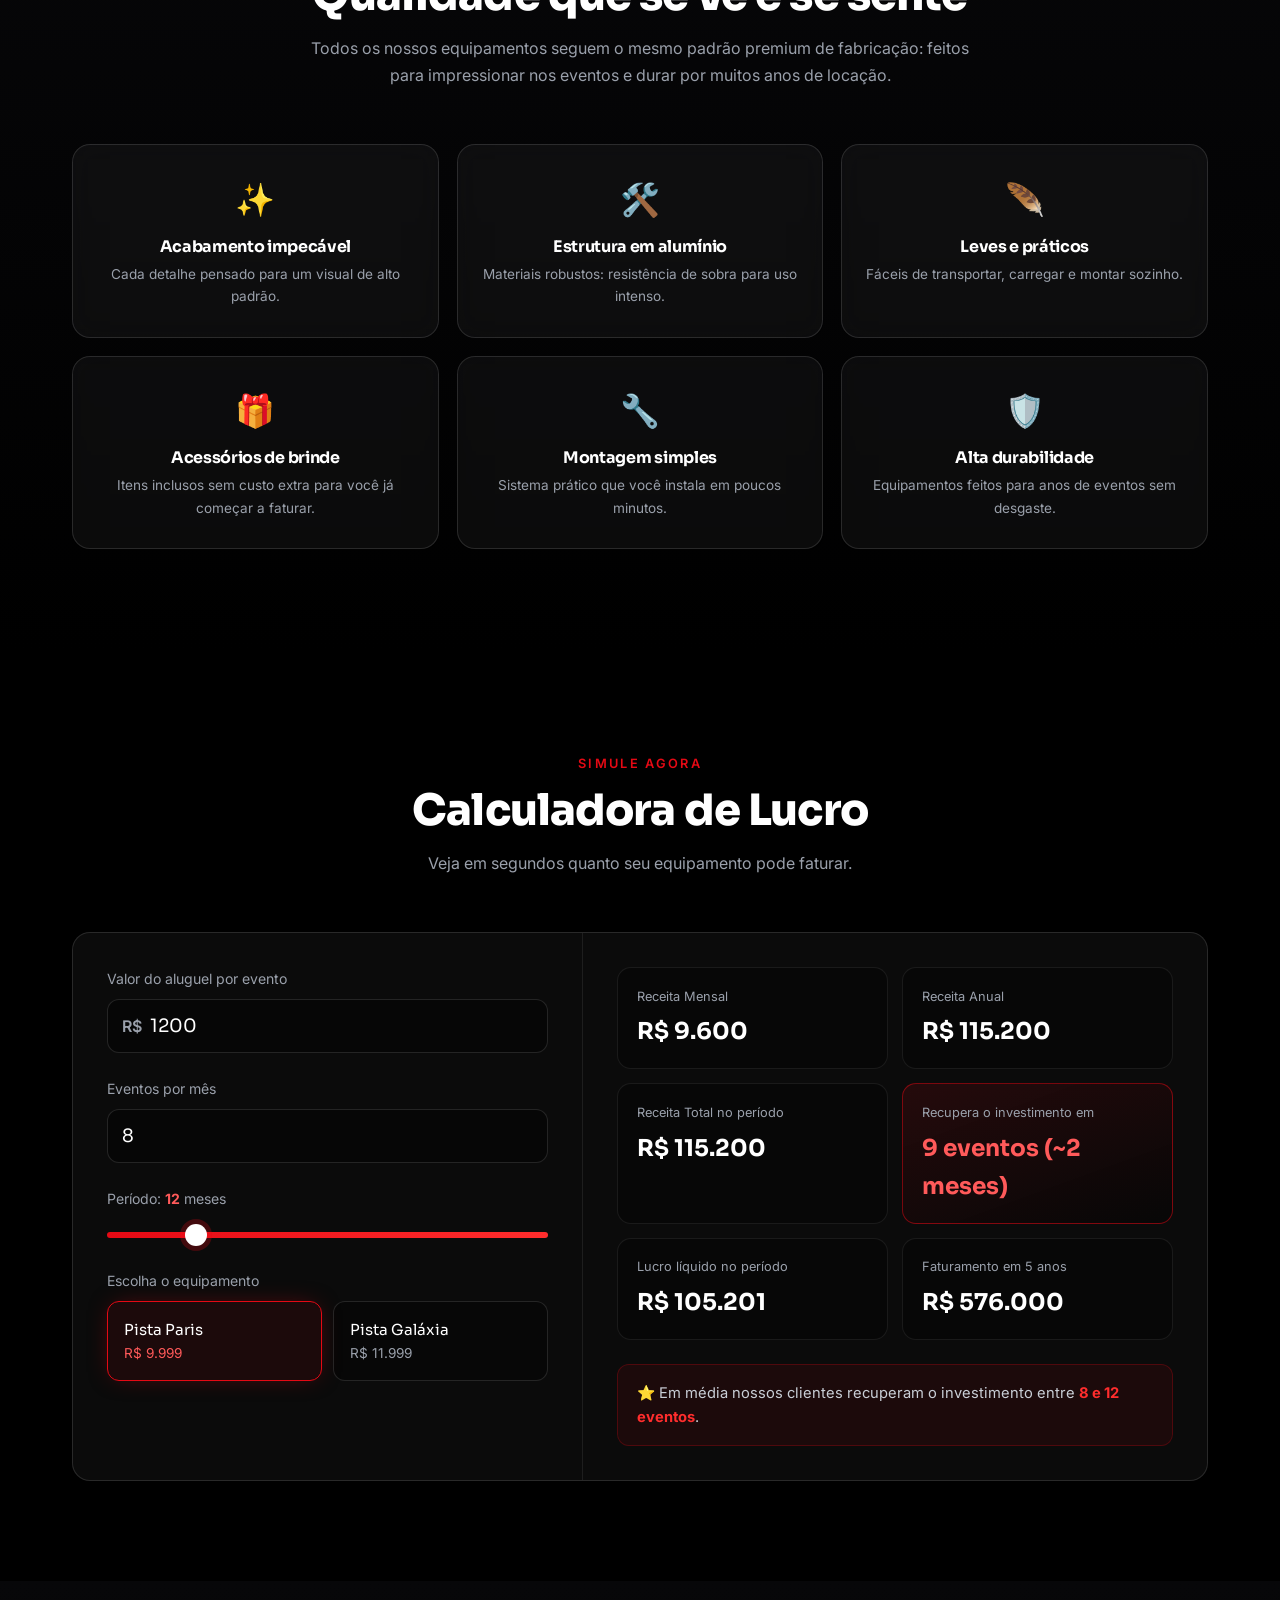
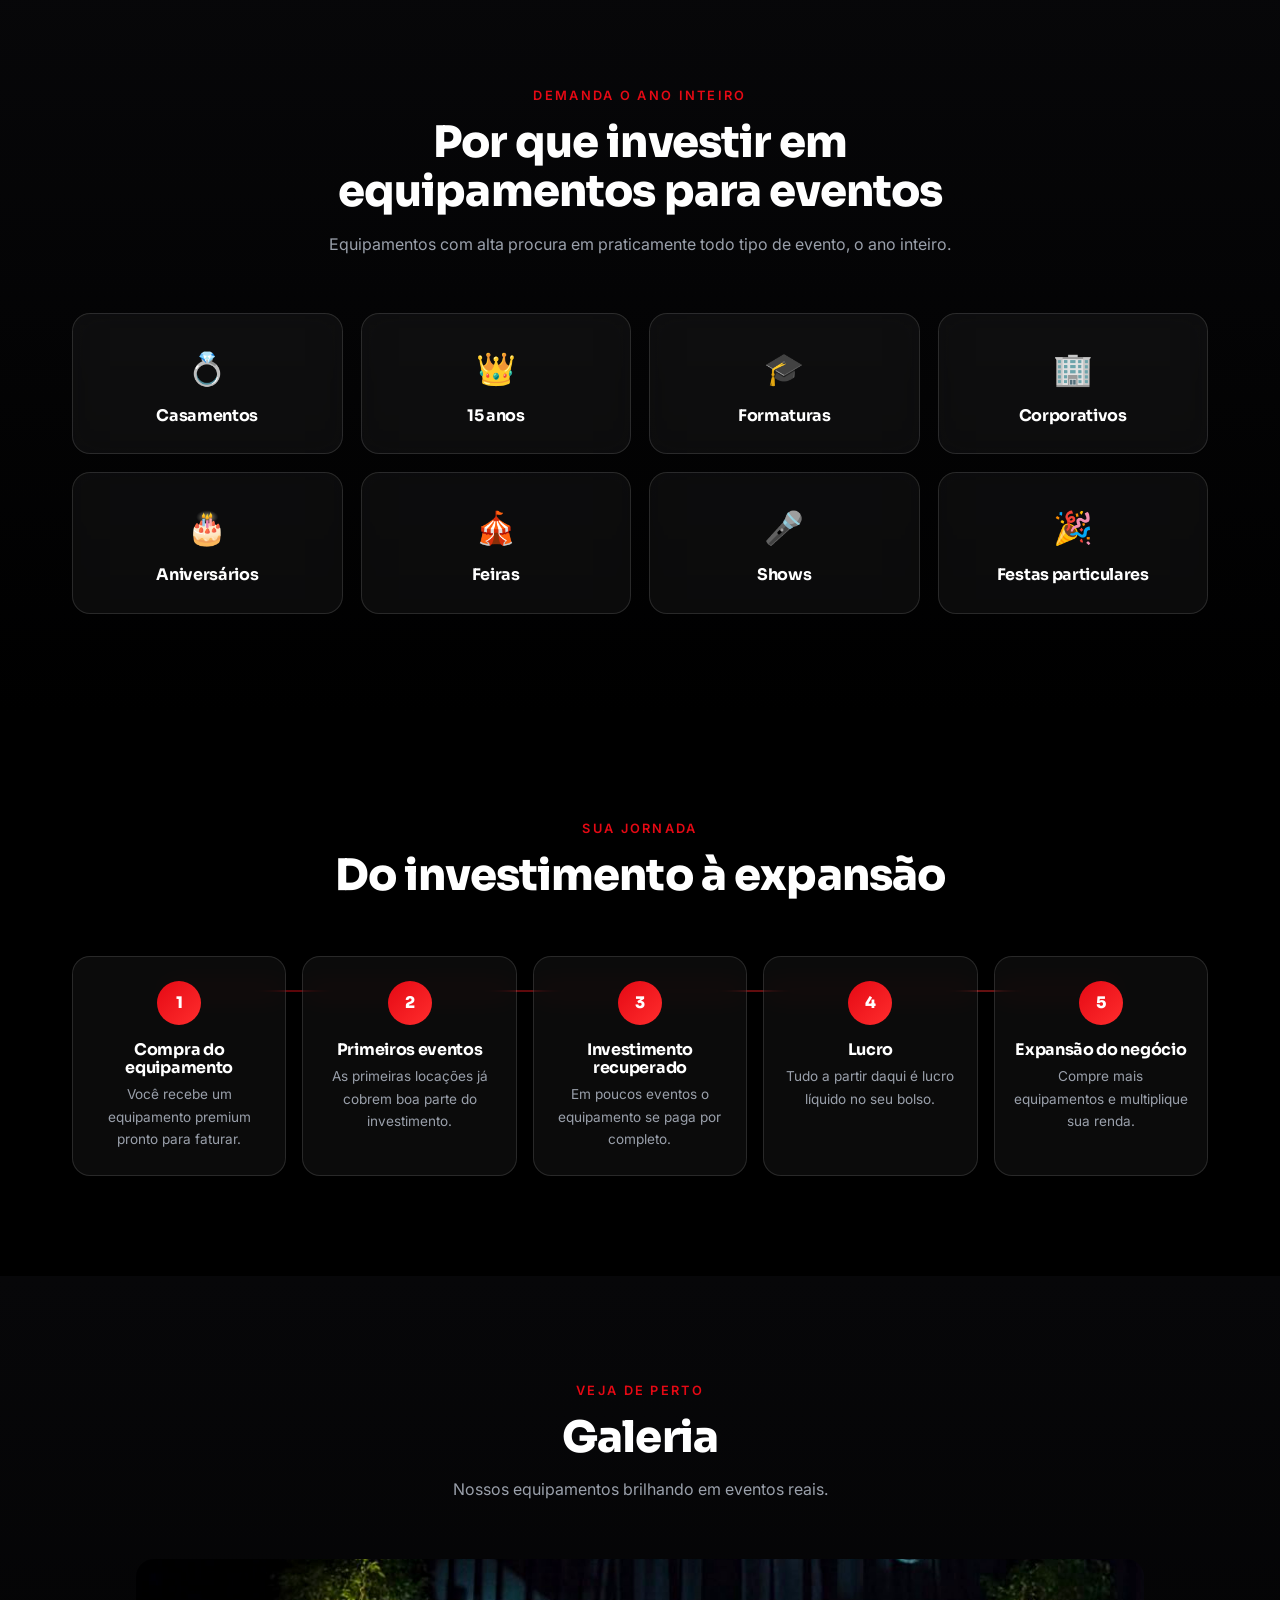
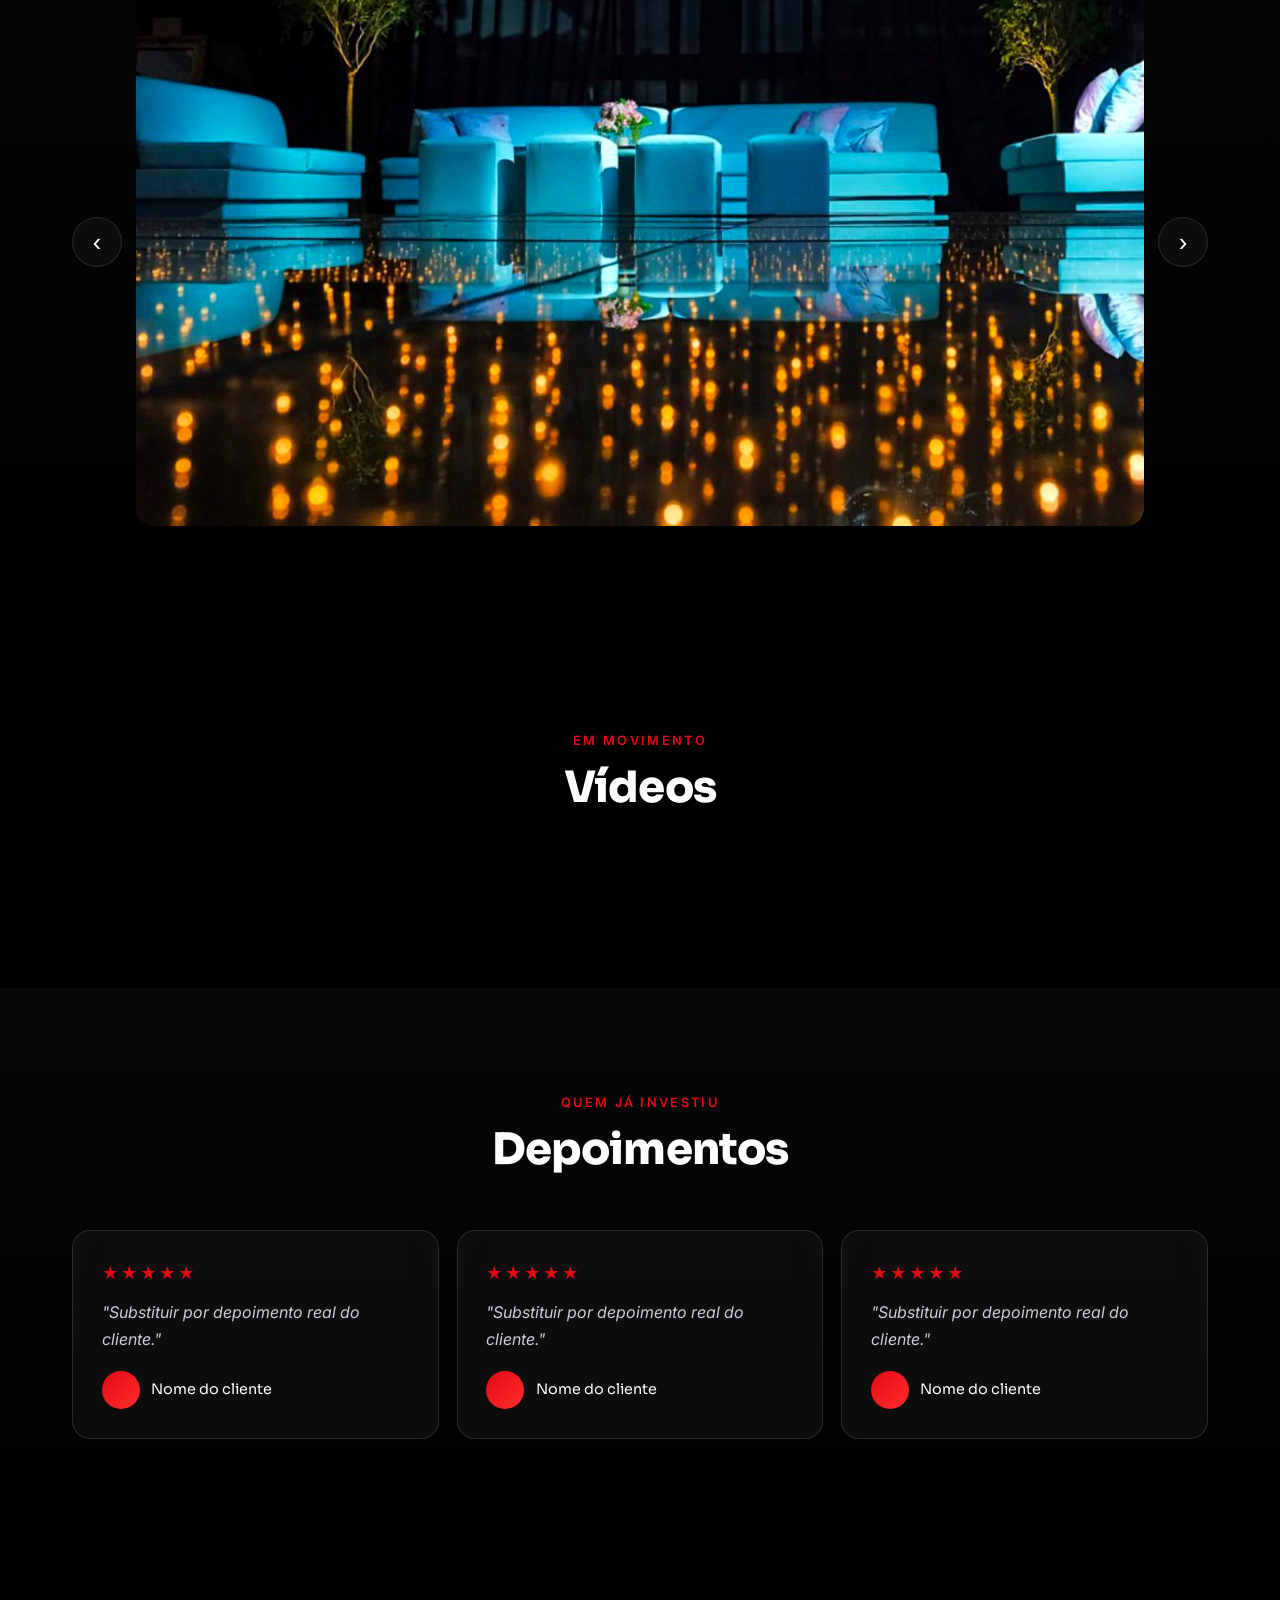
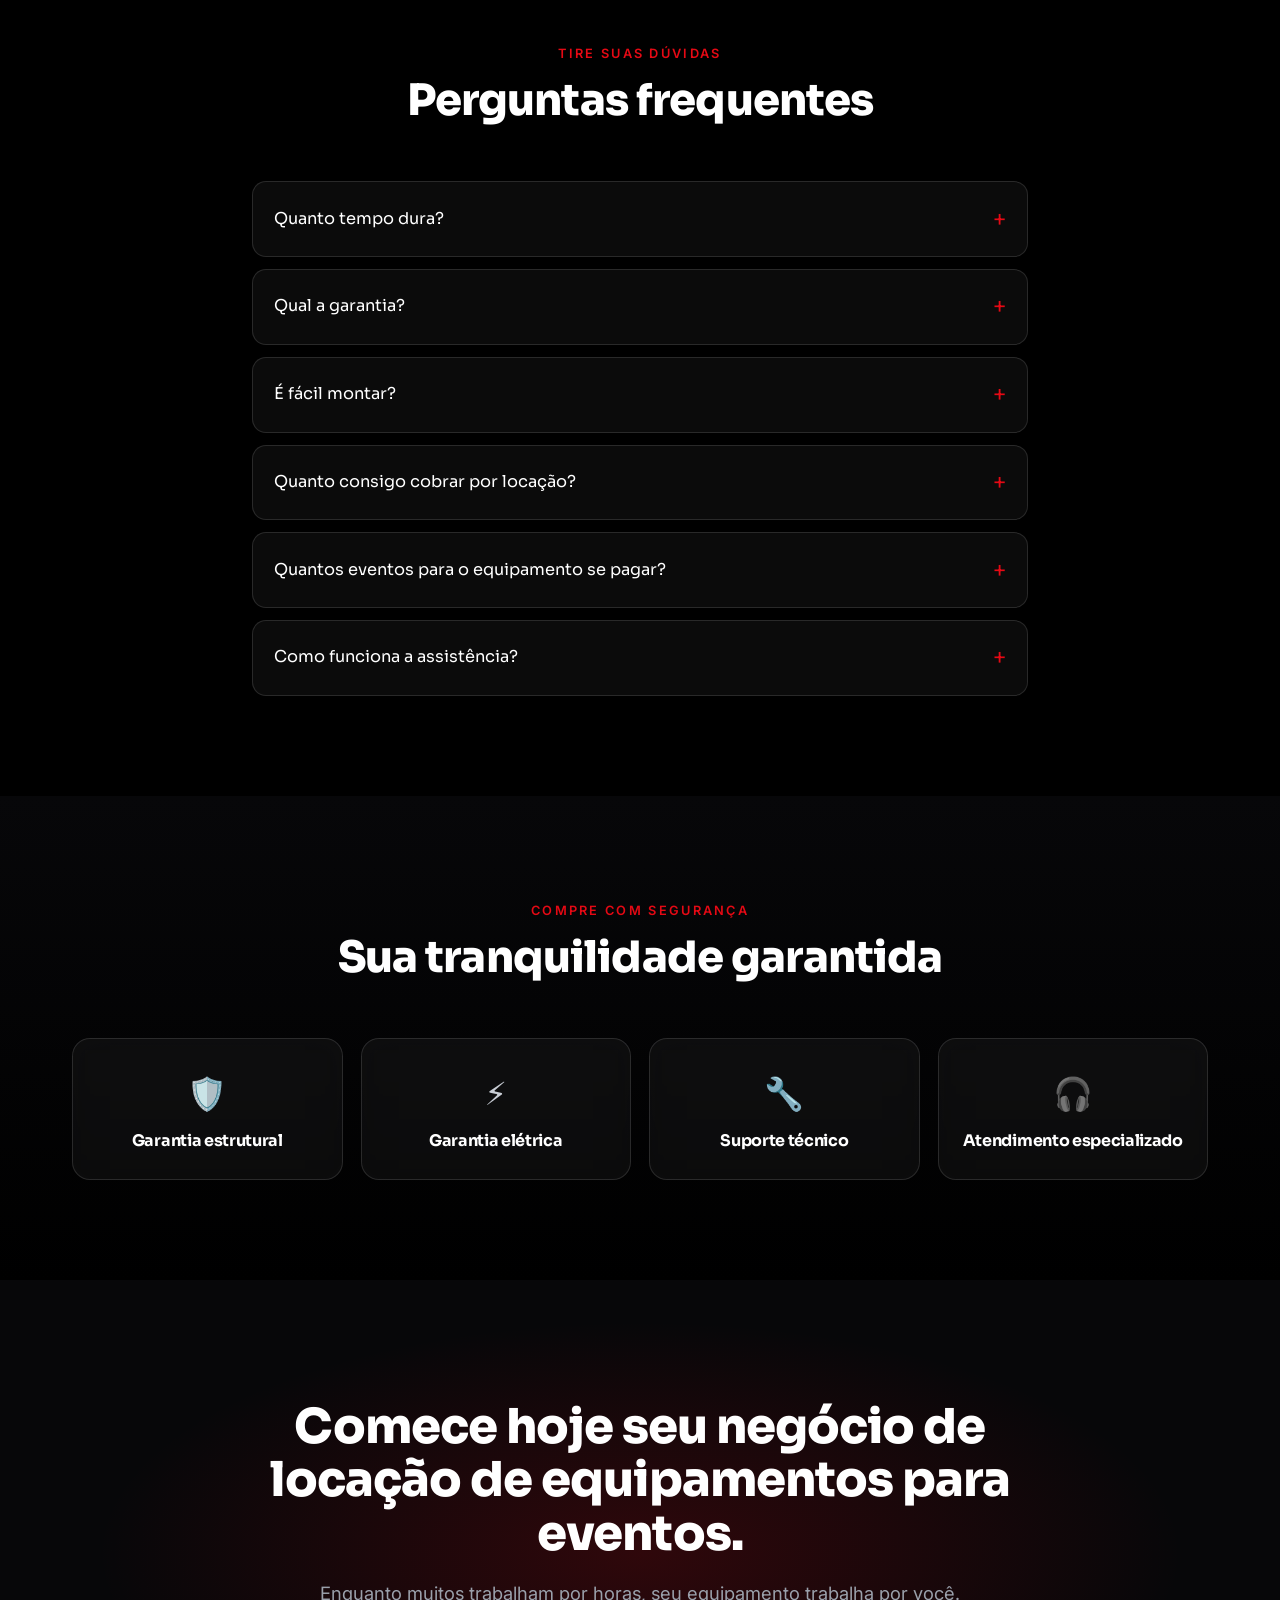
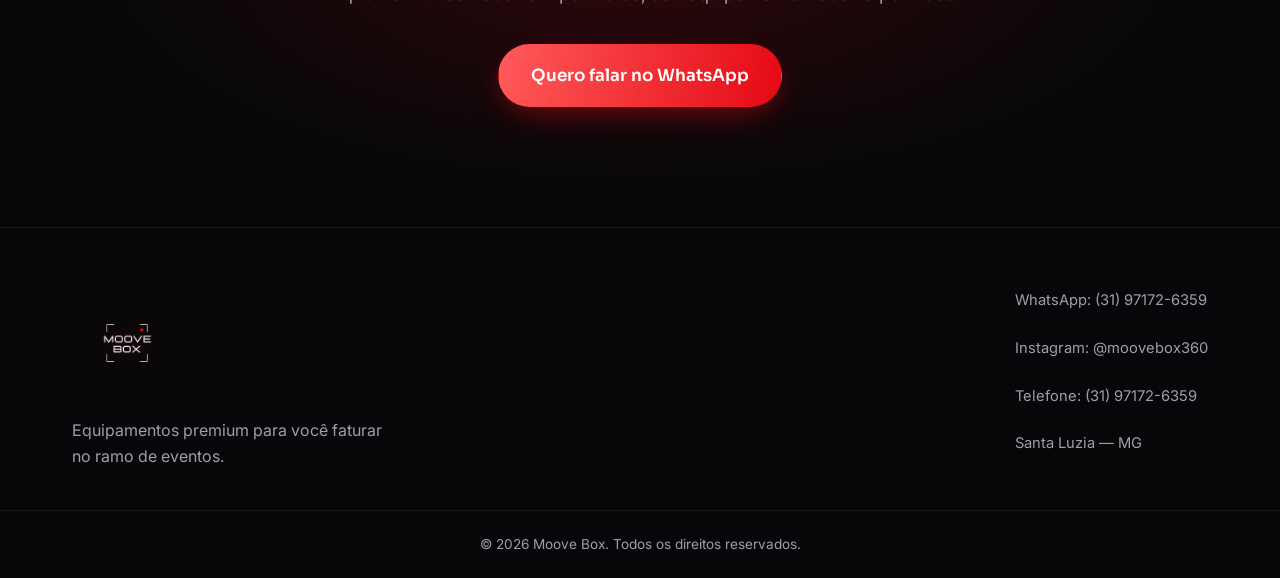
==== commit cf86f037: "Troca imagem do hero pela foto dos fundadores com degrade suave embaixo Co-Authored-By: Claude Opus " ====
--- a/index.html
+++ b/index.html
@@ -71,8 +71,9 @@
       </div>
 
       <div class="hero-visual reveal">
-        <div class="hero-photo">
-          <img src="imagens/destaque.jpg" alt="Pista de LED dourada Moove Box iluminada em um salão" />
+        <div class="hero-photo hero-photo--people">
+          <span class="people-glow" aria-hidden="true"></span>
+          <img src="imagens/destaque2.png" alt="Breno e Alexandre, fundadores da Moove Box" />
         </div>
       </div>
     </div>
--- a/style.css
+++ b/style.css
@@ -291,6 +291,27 @@
   background: linear-gradient(180deg, transparent 60%, rgba(0,0,0,0.35));
 }
 
+/* Hero com a foto dos fundadores (PNG recortado, sem fundo) */
+.hero-photo--people {
+  max-width: 500px; border-radius: 0; overflow: visible; box-shadow: none; background: transparent;
+  display: grid; place-items: center;
+}
+.hero-photo--people::after { display: none; }
+.hero-photo--people .people-glow {
+  position: absolute; z-index: 0; width: 84%; height: 72%; left: 50%; top: 47%;
+  transform: translate(-50%, -50%); border-radius: 50%;
+  background: radial-gradient(ellipse at 50% 45%, rgba(229,9,20,0.30), transparent 66%);
+  filter: blur(48px); animation: peopleGlow 4s ease-in-out infinite;
+}
+.hero-photo--people img {
+  position: relative; z-index: 1; width: 100%; aspect-ratio: auto; object-fit: contain;
+  filter: contrast(1.02) saturate(1.04);
+  /* degradê suave dissolvendo a parte de baixo da foto no fundo */
+  -webkit-mask-image: linear-gradient(to bottom, #000 74%, transparent 92%);
+  mask-image: linear-gradient(to bottom, #000 74%, transparent 92%);
+}
+@keyframes peopleGlow { 50% { opacity: 0.72; transform: translate(-50%, -50%) scale(1.06); } }
+
 /* Fotos do carrossel */
 .car-photo {
   flex: 0 0 100%; width: 100%; aspect-ratio: 16/9; object-fit: cover; display: block;
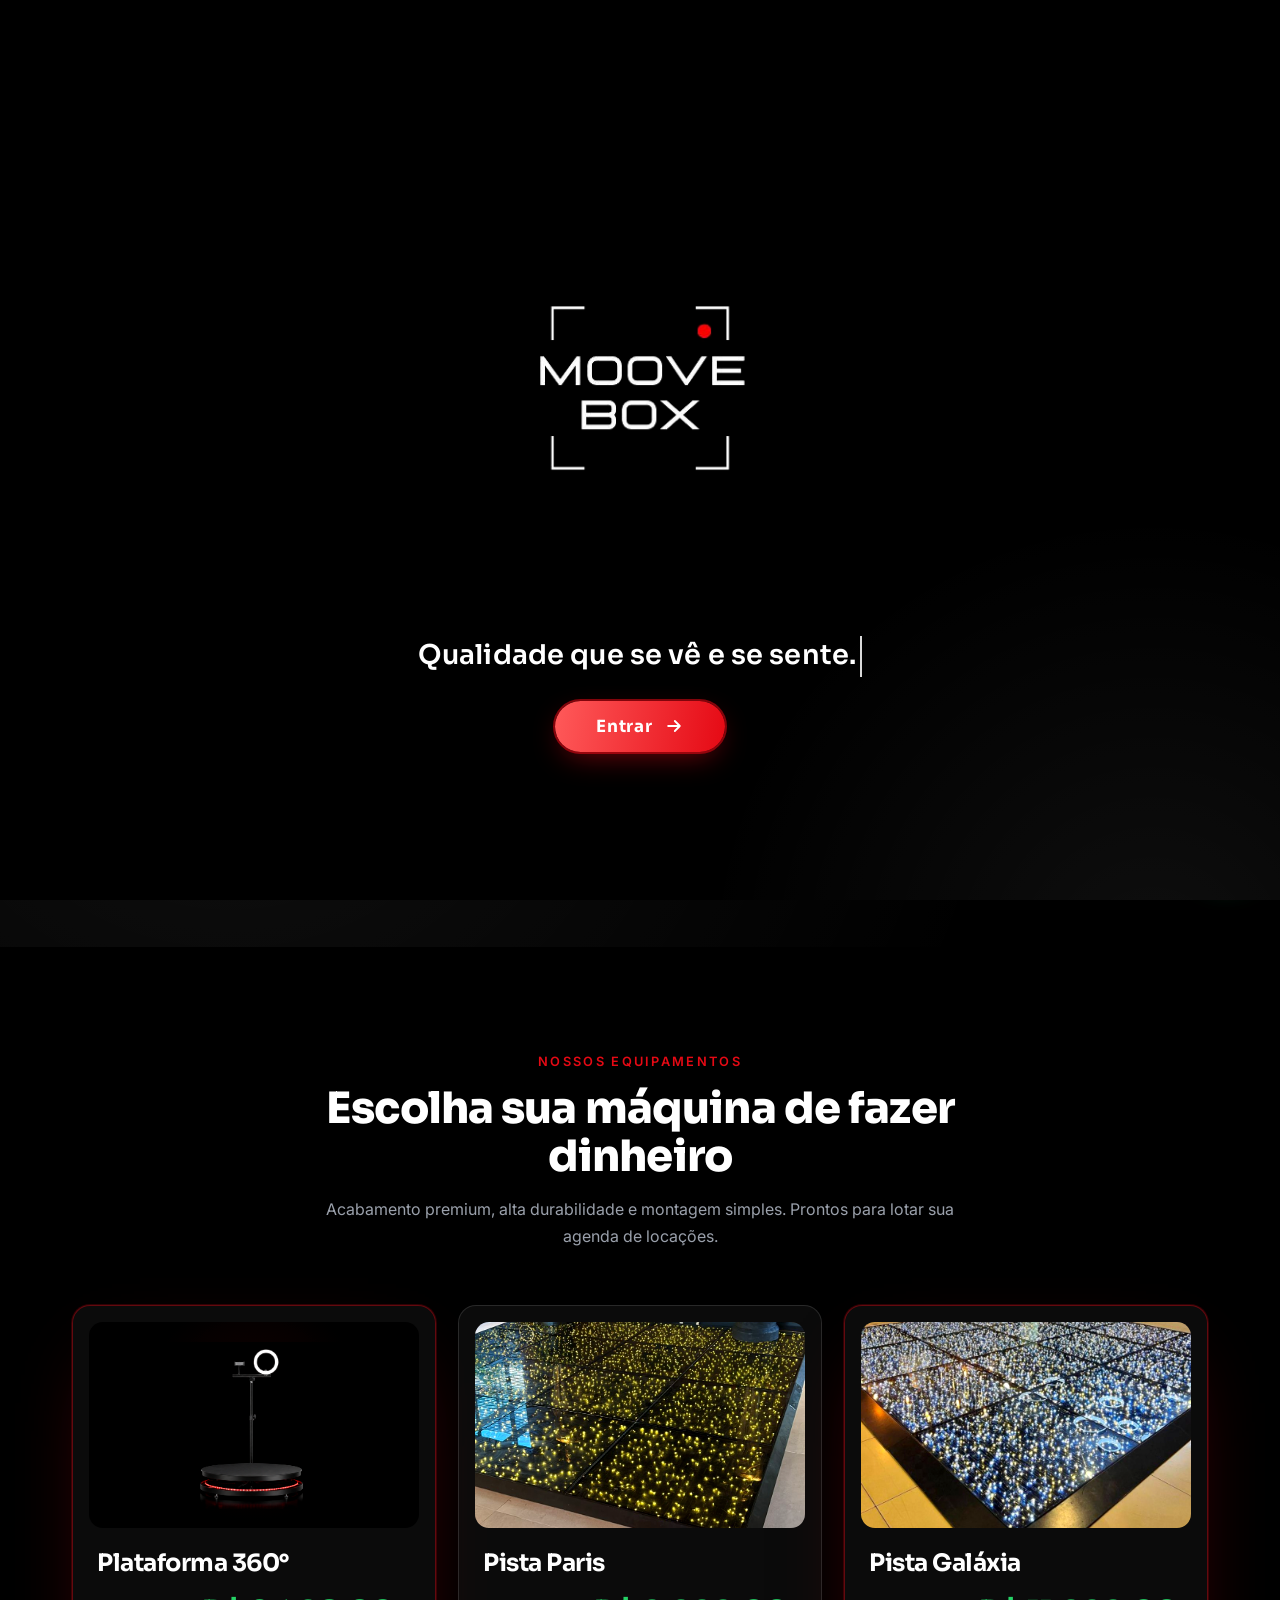
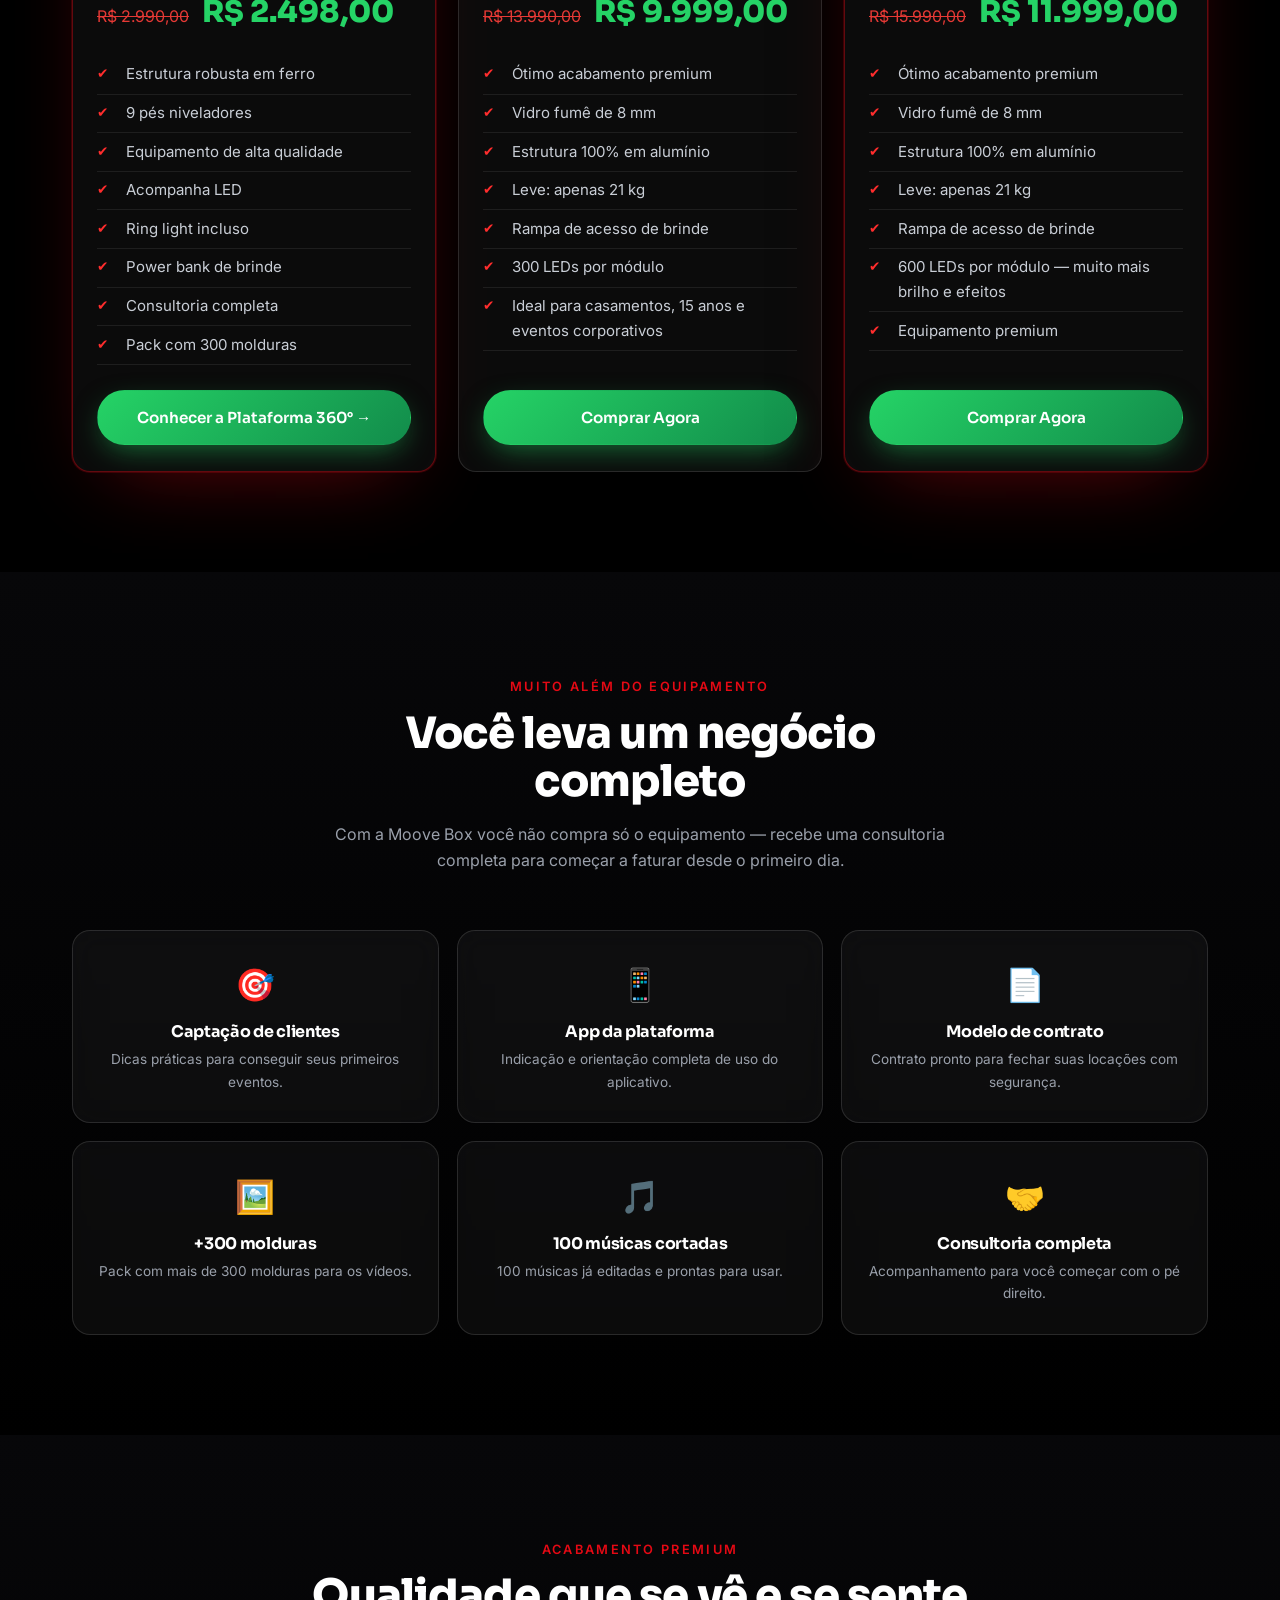
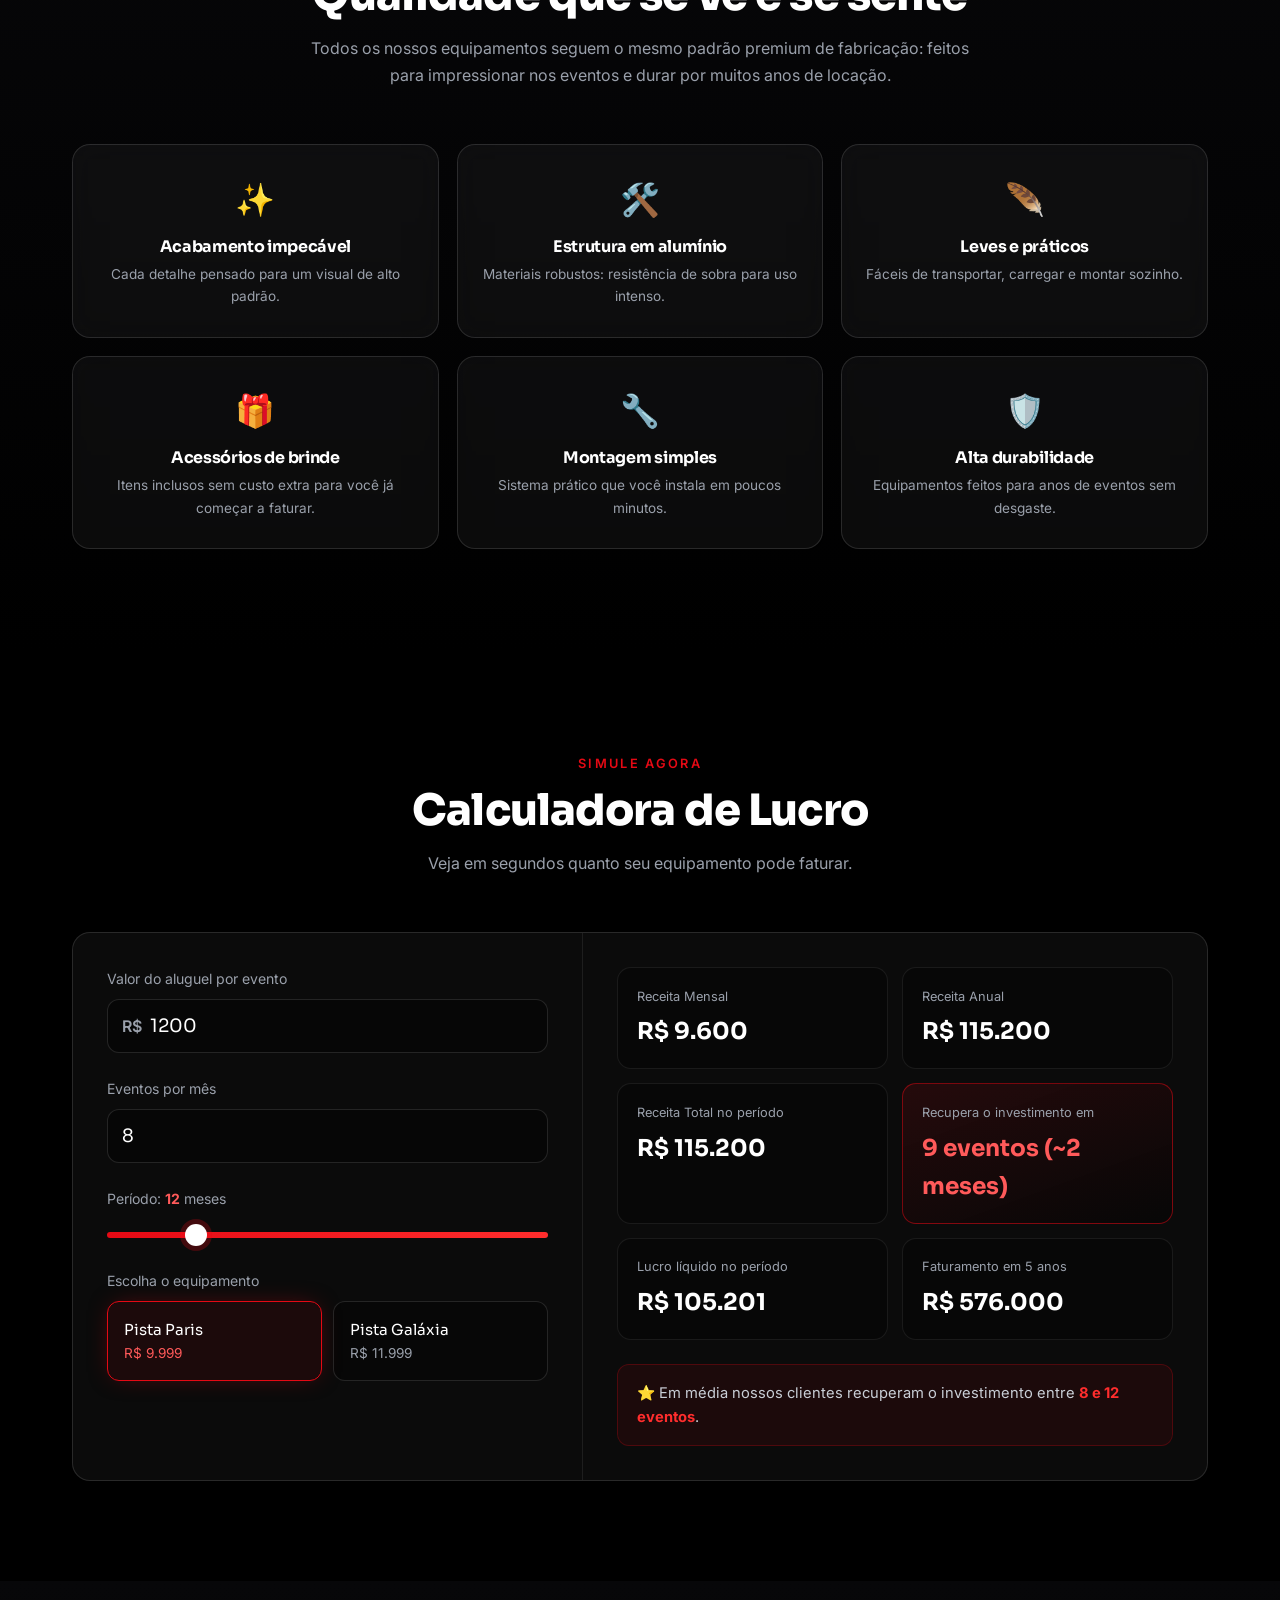
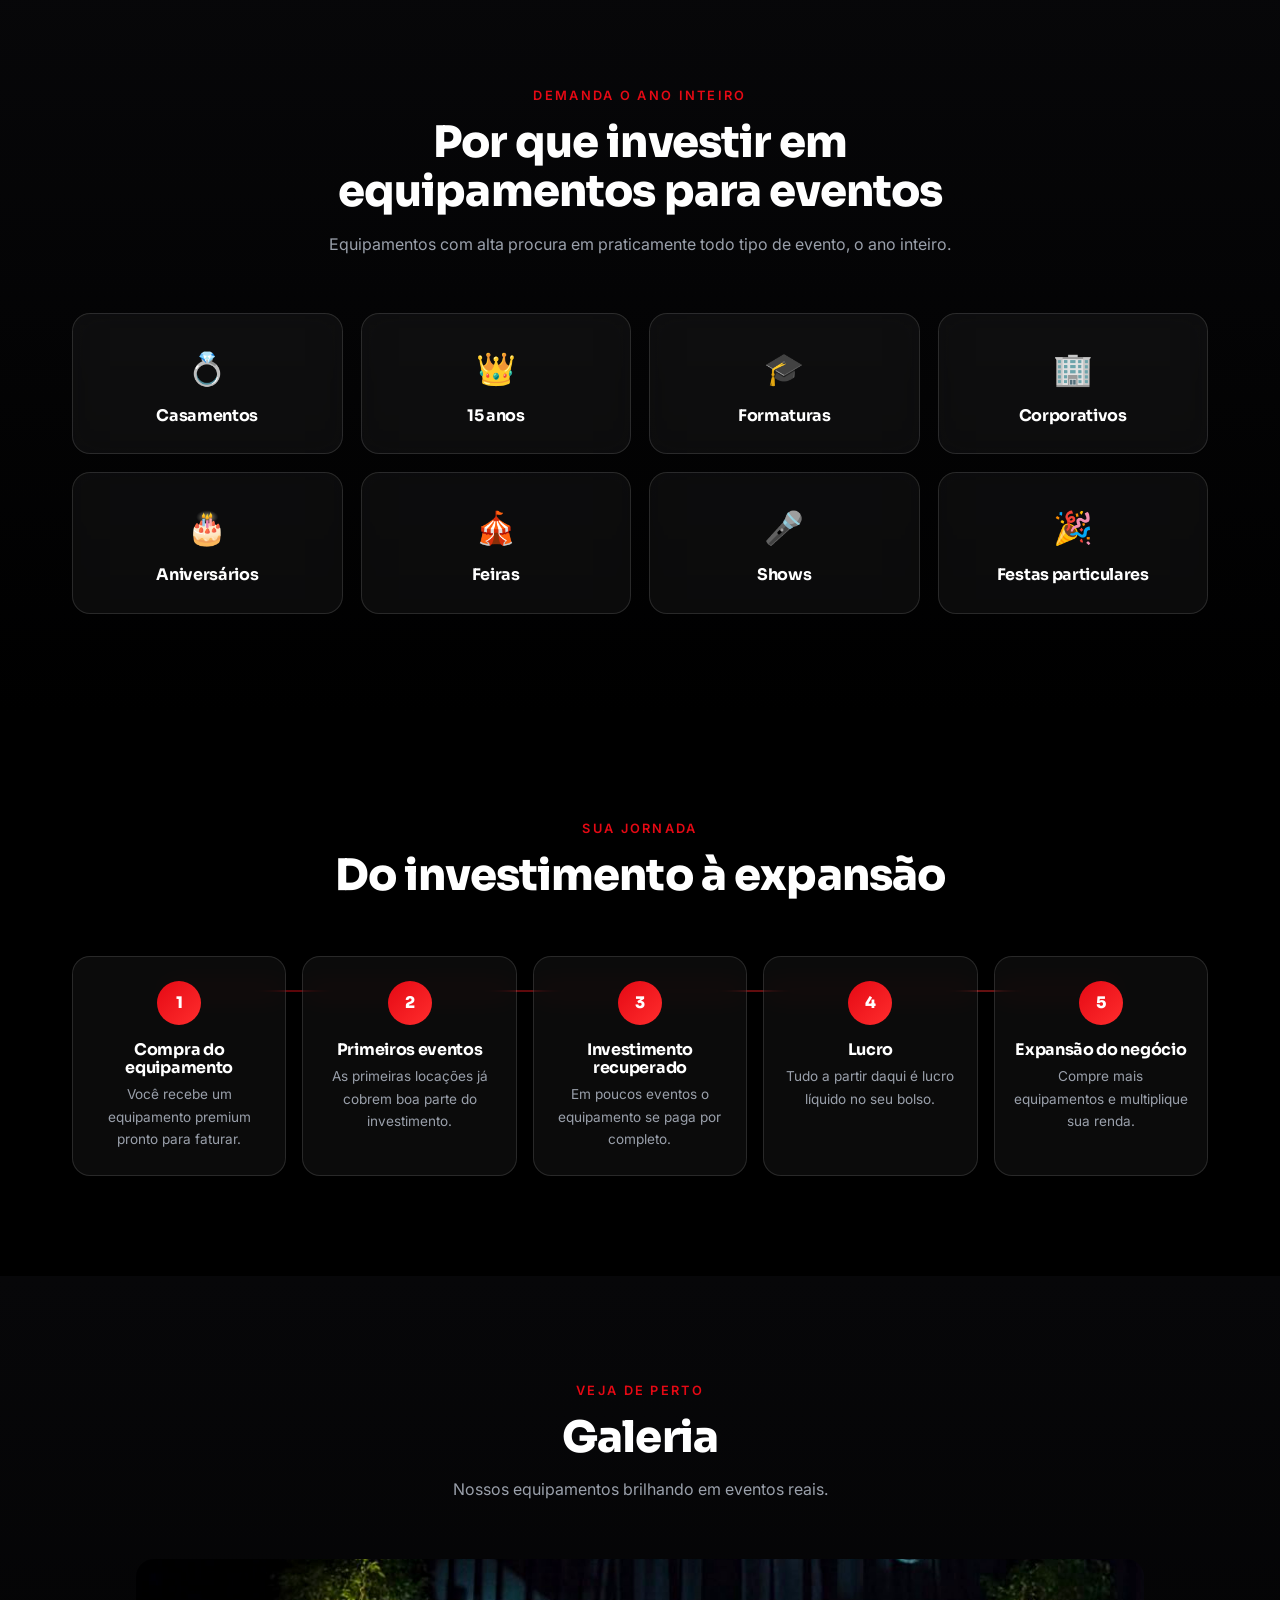
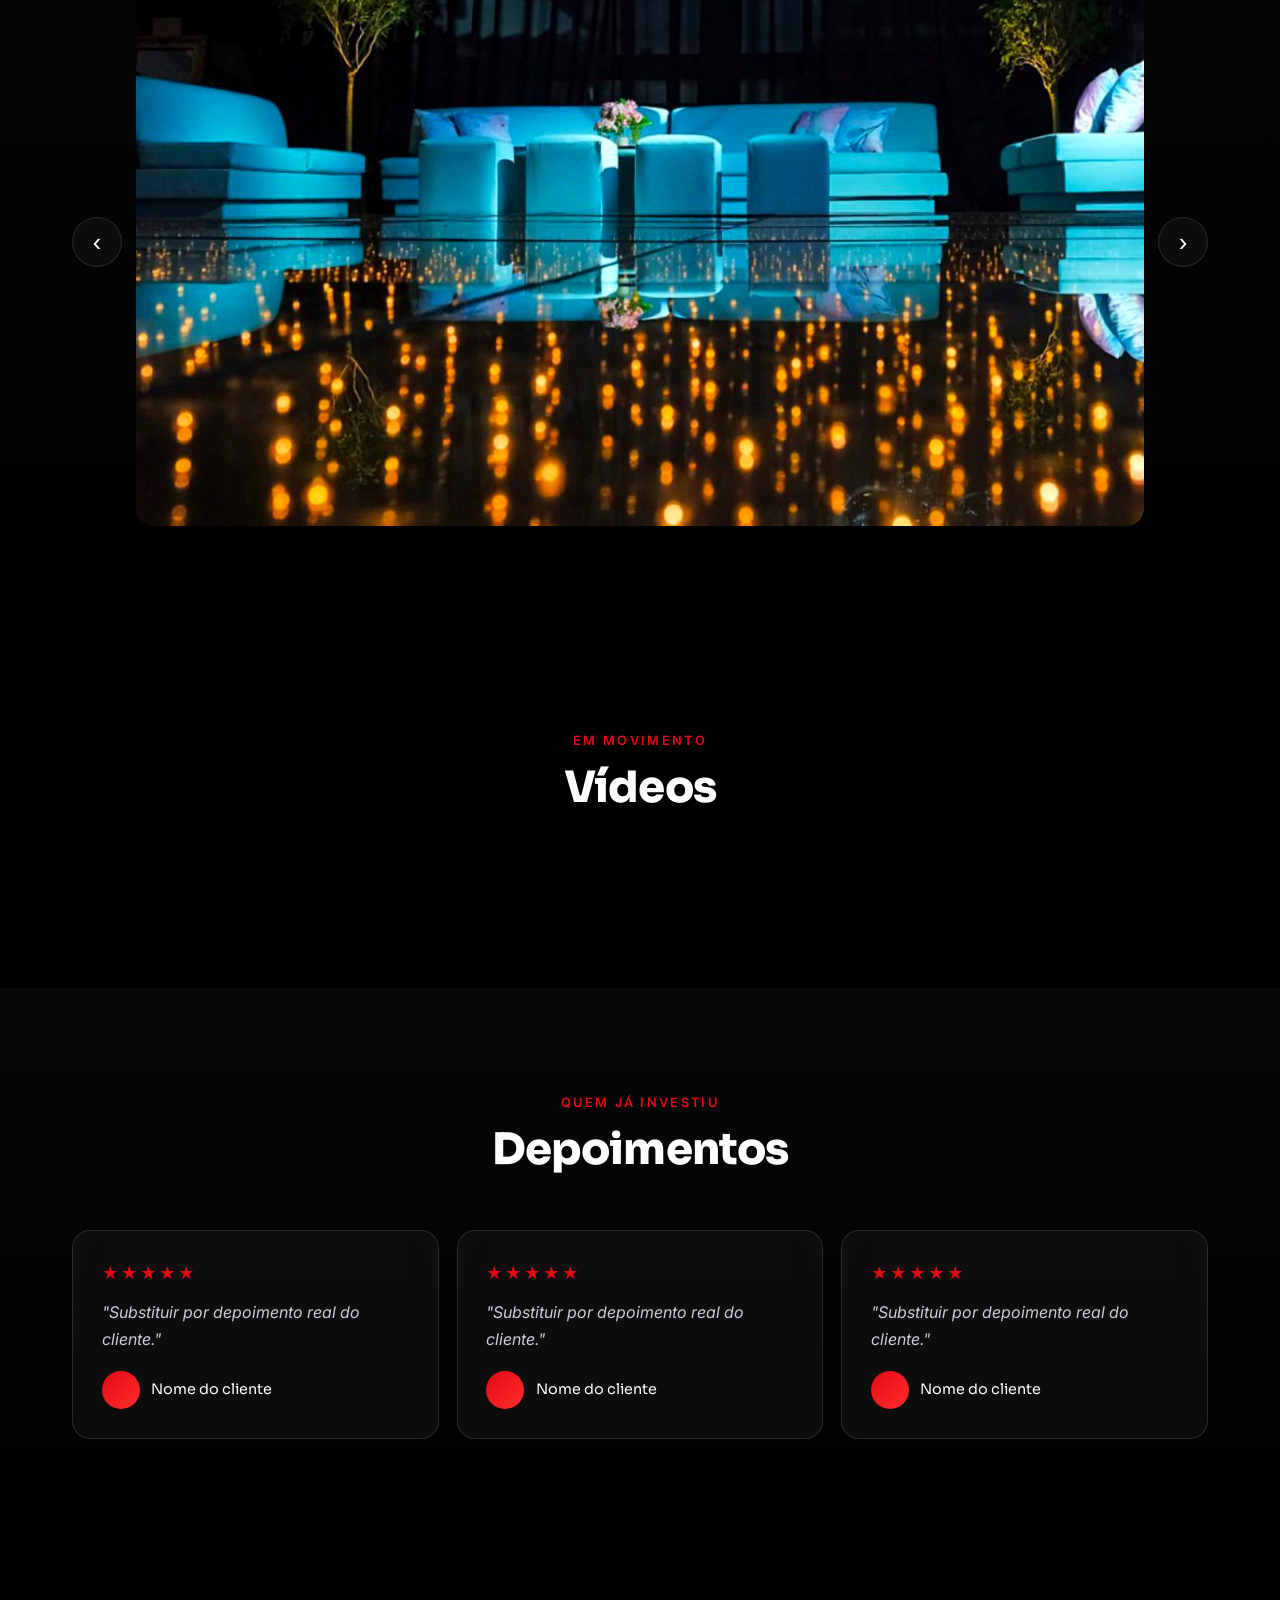
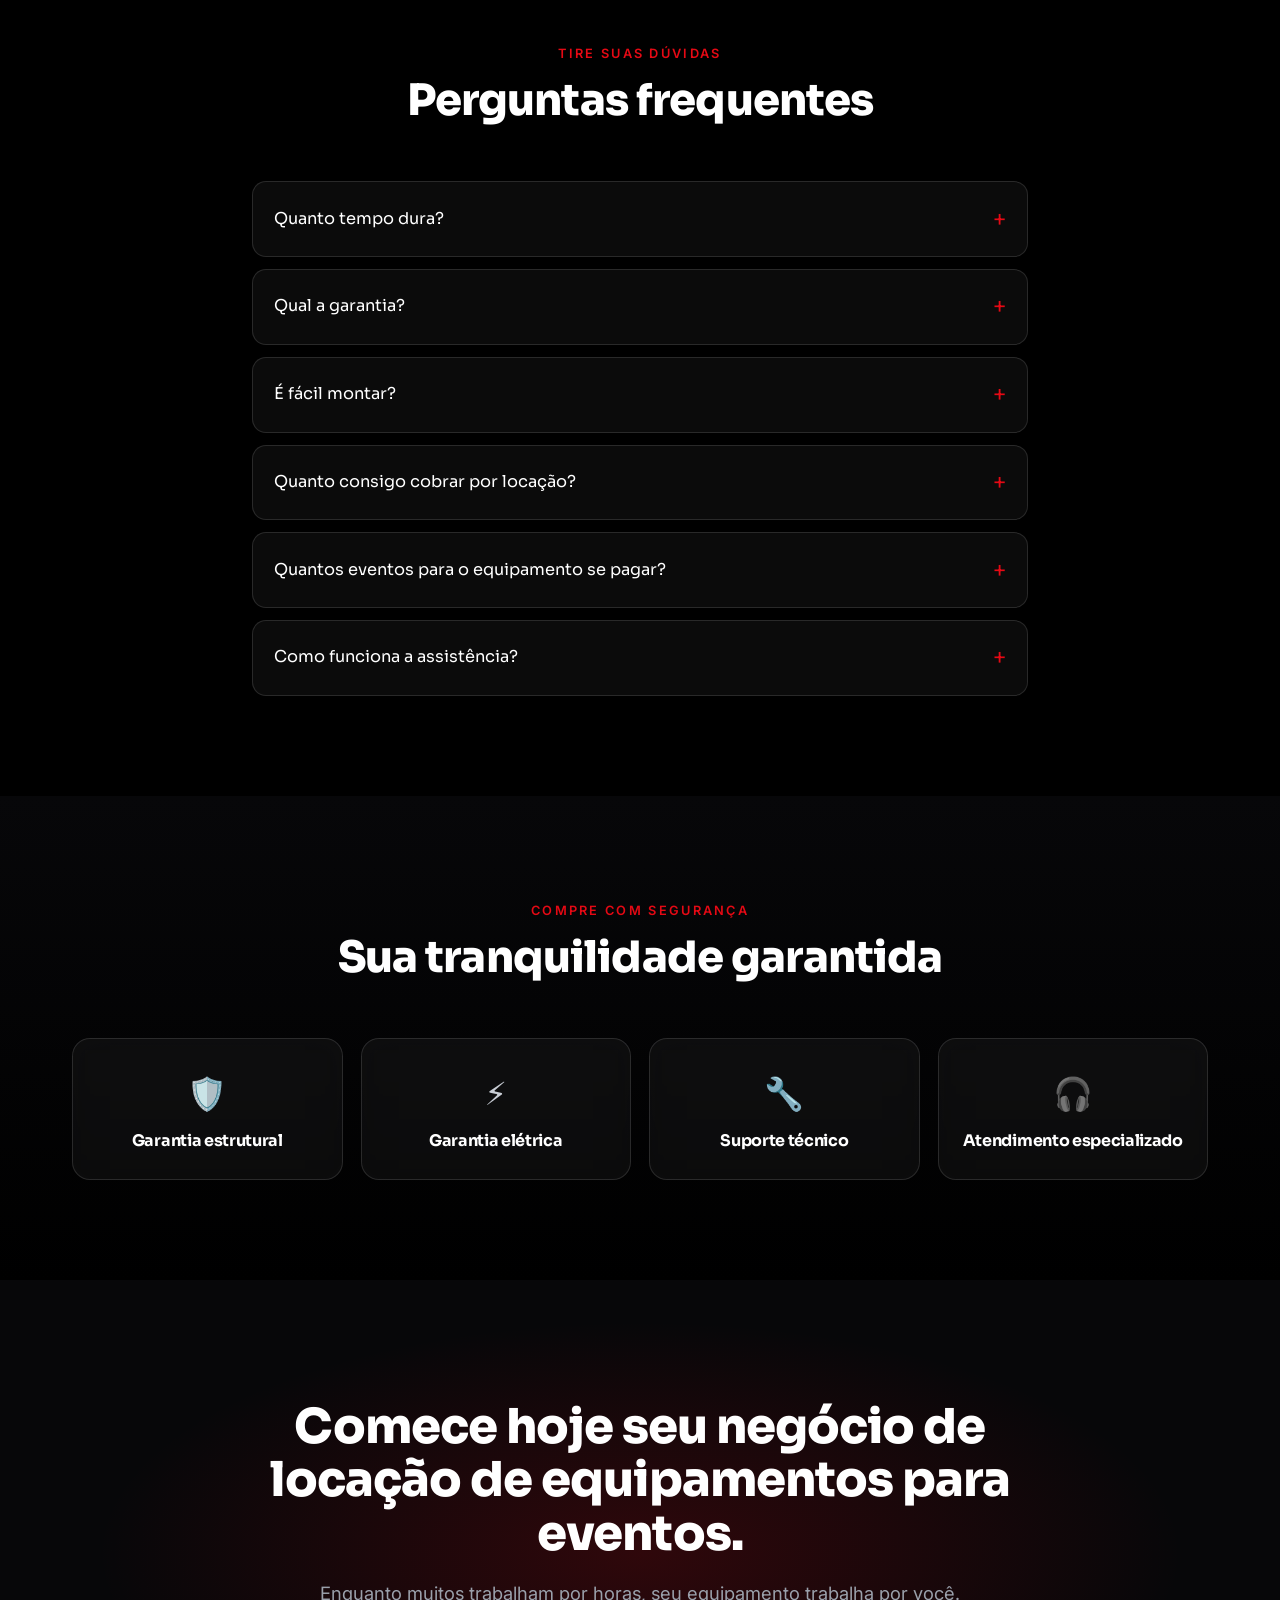
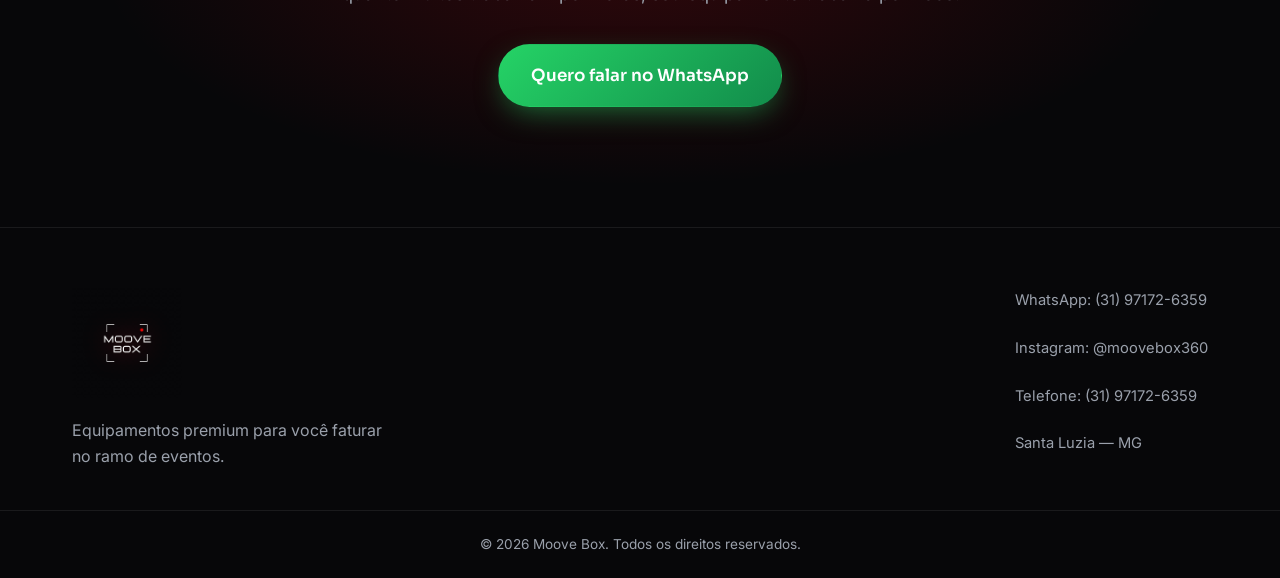
==== commit 75910516: "Botao final verde+pulsante na home, botoes menores no mobile e remove grade do hero - Home: CTA fina" ====
--- a/index.html
+++ b/index.html
@@ -1,478 +1,478 @@
-<!DOCTYPE html>
-<html lang="pt-BR">
-<head>
-  <meta charset="UTF-8" />
-  <meta name="viewport" content="width=device-width, initial-scale=1.0" />
-  <meta name="description" content="Equipamentos premium para eventos. Transforme um único investimento em uma renda recorrente locando equipamentos de alta qualidade para festas e eventos." />
-  <title>Moove Box — Equipamentos premium para você faturar em eventos</title>
-
-  <!-- Tipografia moderna -->
-  <link rel="preconnect" href="https://fonts.googleapis.com" />
-  <link rel="preconnect" href="https://fonts.gstatic.com" crossorigin />
-  <link href="https://fonts.googleapis.com/css2?family=Sora:wght@400;600;700;800&family=Inter:wght@400;500;600&display=swap" rel="stylesheet" />
-
-  <link rel="stylesheet" href="style.css" />
-</head>
-<body>
-
-  <!-- ===================== INTRO / ABERTURA ===================== -->
-  <div class="intro" id="intro">
-    <div class="intro-bg"></div>
-    <div class="intro-content">
-      <div class="intro-stage">
-        <img src="logo.png" alt="Moove Box" class="intro-logo" />
-      </div>
-      <p class="intro-tag">Qualidade que se vê e se sente.</p>
-      <button class="intro-enter" id="introEnter" type="button">
-        <span>Entrar</span>
-        <svg width="20" height="20" viewBox="0 0 24 24" fill="none" stroke="currentColor" stroke-width="2.2" stroke-linecap="round" stroke-linejoin="round" aria-hidden="true"><path d="M5 12h14M13 6l6 6-6 6"/></svg>
-      </button>
-    </div>
-  </div>
-
-  <!-- ===================== CABEÇALHO ===================== -->
-  <header class="nav" id="topo">
-    <div class="container nav-inner">
-      <!-- LOGO: PNG com fundo transparente (gerado a partir da logo.jpeg) -->
-      <a href="#topo" class="logo brand">
-        <img src="logo.png" alt="Moove Box" class="logo-img" />
-      </a>
-
-      <nav class="menu" id="menu">
-        <a href="#produtos">Produtos</a>
-        <a href="#bonus">Bônus</a>
-        <a href="#qualidade">Qualidade</a>
-        <a href="#calculadora">Calcular Lucro</a>
-        <a href="#porque">Por que investir</a>
-        <a href="#faq">FAQ</a>
-      </nav>
-
-      <a href="https://wa.me/5531971726359?text=Ol%C3%A1!%20Quero%20solicitar%20um%20or%C3%A7amento%20dos%20equipamentos%20da%20Moove%20Box." target="_blank" rel="noopener" class="btn btn-gold nav-cta">Solicitar Orçamento</a>
-
-      <button class="menu-toggle" id="menuToggle" aria-label="Abrir menu">
-        <span></span><span></span><span></span>
-      </button>
-    </div>
-  </header>
-
-  <!-- ===================== HERO ===================== -->
-  <section class="hero">
-    <div class="hero-bg"></div>
-    <div class="hero-glow"></div>
-    <div class="container hero-inner">
-      <div class="hero-copy reveal">
-        <span class="badge">⚡ Equipamentos que trabalham por você</span>
-        <h1>Transforme um único investimento em uma <span class="grad-text">renda recorrente.</span></h1>
-        <p class="lead">Equipamentos premium para você locar em eventos. Com poucas locações o equipamento se paga e continua gerando lucro por anos.</p>
-        <div class="hero-actions">
-          <a href="#produtos" class="btn btn-gold btn-lg">Quero meu equipamento</a>
-          <a href="#calculadora" class="btn btn-ghost btn-lg">Calcular meu lucro</a>
-        </div>
-      </div>
-
-      <div class="hero-visual reveal">
-        <div class="hero-photo hero-photo--people">
-          <span class="people-glow" aria-hidden="true"></span>
-          <img src="imagens/destaque2.png" alt="Breno e Alexandre, fundadores da Moove Box" />
-        </div>
-      </div>
-    </div>
-    <div class="scroll-hint">Role para descobrir ↓</div>
-  </section>
-
-  <!-- ===================== PRODUTOS ===================== -->
-  <section class="section" id="produtos">
-    <div class="container">
-      <div class="section-head reveal">
-        <span class="eyebrow">Nossos equipamentos</span>
-        <h2>Escolha sua máquina de fazer dinheiro</h2>
-        <p class="section-sub">Acabamento premium, alta durabilidade e montagem simples. Prontos para lotar sua agenda de locações.</p>
-      </div>
-
-      <div class="products">
-        <!-- Plataforma 360° -->
-        <article class="product-card glass featured reveal">
-          <span class="ribbon">Mais completo</span>
-          <a class="card-cover" href="plataforma-360.html" aria-label="Ver a página da Plataforma 360°"></a>
-          <div class="product-media">
-            <a href="plataforma-360.html" class="photo-frame" aria-label="Ver a página da Plataforma 360°">
-              <img class="product-photo photo-360" src="imagens/plataforma3d.png" alt="Plataforma 360° Moove Box" />
-            </a>
-          </div>
-          <div class="product-body">
-            <h3>Plataforma 360°</h3>
-            <div class="price">
-              <span class="price-old">R$ 2.990,00</span>
-              <span class="price-now">R$ 2.498,00</span>
-            </div>
-            <ul class="features">
-              <li>Estrutura robusta em ferro</li>
-              <li>9 pés niveladores</li>
-              <li>Equipamento de alta qualidade</li>
-              <li>Acompanha LED</li>
-              <li>Ring light incluso</li>
-              <li>Power bank de brinde</li>
-              <li>Consultoria completa</li>
-              <li>Pack com 300 molduras</li>
-            </ul>
-            <a href="plataforma-360.html" class="btn btn-green btn-block">Conhecer a Plataforma 360° →</a>
-          </div>
-        </article>
-
-        <!-- Pista Paris -->
-        <article class="product-card glass reveal">
-          <div class="product-media">
-            <div class="photo-frame"><img class="product-photo" src="imagens/paris.jpg" alt="Pista Paris — piso de LED dourado" /></div>
-          </div>
-          <div class="product-body">
-            <h3>Pista Paris</h3>
-            <div class="price">
-              <span class="price-old">R$ 13.990,00</span>
-              <span class="price-now">R$ 9.999,00</span>
-            </div>
-            <ul class="features">
-              <li>Ótimo acabamento premium</li>
-              <li>Vidro fumê de 8 mm</li>
-              <li>Estrutura 100% em alumínio</li>
-              <li>Leve: apenas 21 kg</li>
-              <li>Rampa de acesso de brinde</li>
-              <li>300 LEDs por módulo</li>
-              <li>Ideal para casamentos, 15 anos e eventos corporativos</li>
-            </ul>
-            <a href="https://wa.me/5531971726359?text=Ol%C3%A1!%20Tenho%20interesse%20na%20Pista%20Paris%20da%20Moove%20Box." target="_blank" rel="noopener" class="btn btn-green btn-block">Comprar Agora</a>
-          </div>
-        </article>
-
-        <!-- Pista Galáxia -->
-        <article class="product-card glass featured reveal">
-          <span class="ribbon">Premium</span>
-          <div class="product-media">
-            <div class="photo-frame"><img class="product-photo" src="imagens/galaxia.jpg" alt="Pista Galáxia — piso de LED com efeito estrelado" /></div>
-          </div>
-          <div class="product-body">
-            <h3>Pista Galáxia</h3>
-            <div class="price">
-              <span class="price-old">R$ 15.990,00</span>
-              <span class="price-now">R$ 11.999,00</span>
-            </div>
-            <ul class="features">
-              <li>Ótimo acabamento premium</li>
-              <li>Vidro fumê de 8 mm</li>
-              <li>Estrutura 100% em alumínio</li>
-              <li>Leve: apenas 21 kg</li>
-              <li>Rampa de acesso de brinde</li>
-              <li>600 LEDs por módulo — muito mais brilho e efeitos</li>
-              <li>Equipamento premium</li>
-            </ul>
-            <a href="https://wa.me/5531971726359?text=Ol%C3%A1!%20Tenho%20interesse%20na%20Pista%20Gal%C3%A1xia%20da%20Moove%20Box." target="_blank" rel="noopener" class="btn btn-green btn-block">Comprar Agora</a>
-          </div>
-        </article>
-      </div>
-    </div>
-  </section>
-
-  <!-- ===================== BÔNUS / CONSULTORIA ===================== -->
-  <section class="section section-alt" id="bonus">
-    <div class="container">
-      <div class="section-head reveal">
-        <span class="eyebrow">Muito além do equipamento</span>
-        <h2>Você leva um negócio completo</h2>
-        <p class="section-sub">Com a Moove Box você não compra só o equipamento — recebe uma consultoria completa para começar a faturar desde o primeiro dia.</p>
-      </div>
-
-      <div class="cards-grid cols-3">
-        <div class="mini-card glass reveal"><span class="ic">🎯</span><h4>Captação de clientes</h4><p>Dicas práticas para conseguir seus primeiros eventos.</p></div>
-        <div class="mini-card glass reveal"><span class="ic">📱</span><h4>App da plataforma</h4><p>Indicação e orientação completa de uso do aplicativo.</p></div>
-        <div class="mini-card glass reveal"><span class="ic">📄</span><h4>Modelo de contrato</h4><p>Contrato pronto para fechar suas locações com segurança.</p></div>
-        <div class="mini-card glass reveal"><span class="ic">🖼️</span><h4>+300 molduras</h4><p>Pack com mais de 300 molduras para os vídeos.</p></div>
-        <div class="mini-card glass reveal"><span class="ic">🎵</span><h4>100 músicas cortadas</h4><p>100 músicas já editadas e prontas para usar.</p></div>
-        <div class="mini-card glass reveal"><span class="ic">🤝</span><h4>Consultoria completa</h4><p>Acompanhamento para você começar com o pé direito.</p></div>
-      </div>
-    </div>
-  </section>
-
-  <!-- ===================== QUALIDADE ===================== -->
-  <section class="section section-alt" id="qualidade">
-    <div class="container">
-      <div class="section-head reveal">
-        <span class="eyebrow">Acabamento premium</span>
-        <h2>Qualidade que se vê e se sente</h2>
-        <p class="section-sub">Todos os nossos equipamentos seguem o mesmo padrão premium de fabricação: feitos para impressionar nos eventos e durar por muitos anos de locação.</p>
-      </div>
-
-      <div class="cards-grid cols-3">
-        <div class="mini-card glass reveal"><span class="ic">✨</span><h4>Acabamento impecável</h4><p>Cada detalhe pensado para um visual de alto padrão.</p></div>
-        <div class="mini-card glass reveal"><span class="ic">🛠️</span><h4>Estrutura em alumínio</h4><p>Materiais robustos: resistência de sobra para uso intenso.</p></div>
-        <div class="mini-card glass reveal"><span class="ic">🪶</span><h4>Leves e práticos</h4><p>Fáceis de transportar, carregar e montar sozinho.</p></div>
-        <div class="mini-card glass reveal"><span class="ic">🎁</span><h4>Acessórios de brinde</h4><p>Itens inclusos sem custo extra para você já começar a faturar.</p></div>
-        <div class="mini-card glass reveal"><span class="ic">🔧</span><h4>Montagem simples</h4><p>Sistema prático que você instala em poucos minutos.</p></div>
-        <div class="mini-card glass reveal"><span class="ic">🛡️</span><h4>Alta durabilidade</h4><p>Equipamentos feitos para anos de eventos sem desgaste.</p></div>
-      </div>
-    </div>
-  </section>
-
-  <!-- ===================== CALCULADORA DE LUCRO ===================== -->
-  <section class="section" id="calculadora">
-    <div class="container">
-      <div class="section-head reveal">
-        <span class="eyebrow">Simule agora</span>
-        <h2>Calculadora de Lucro</h2>
-        <p class="section-sub">Veja em segundos quanto seu equipamento pode faturar.</p>
-      </div>
-
-      <div class="calc glass reveal">
-        <div class="calc-controls">
-          <div class="field">
-            <label for="aluguel">Valor do aluguel por evento</label>
-            <div class="input-money">
-              <span>R$</span>
-              <input type="number" id="aluguel" value="1200" min="0" step="50" />
-            </div>
-          </div>
-
-          <div class="field">
-            <label for="eventos">Eventos por mês</label>
-            <div class="input-money">
-              <input type="number" id="eventos" value="8" min="0" step="1" />
-            </div>
-          </div>
-
-          <div class="field">
-            <label for="meses">Período: <strong id="mesesLabel">12</strong> meses</label>
-            <input type="range" id="meses" value="12" min="1" max="60" step="1" class="slider" />
-          </div>
-
-          <div class="field">
-            <label>Escolha o equipamento</label>
-            <div class="pista-pick">
-              <label class="pick active">
-                <input type="radio" name="pista" value="9999" checked />
-                <span class="pick-title">Pista Paris</span>
-                <span class="pick-price">R$ 9.999</span>
-              </label>
-              <label class="pick">
-                <input type="radio" name="pista" value="11999" />
-                <span class="pick-title">Pista Galáxia</span>
-                <span class="pick-price">R$ 11.999</span>
-              </label>
-            </div>
-          </div>
-        </div>
-
-        <div class="calc-results">
-          <div class="result-grid">
-            <div class="result-card">
-              <span class="result-label">Receita Mensal</span>
-              <span class="result-value" data-money id="rMensal">0</span>
-            </div>
-            <div class="result-card">
-              <span class="result-label">Receita Anual</span>
-              <span class="result-value" data-money id="rAnual">0</span>
-            </div>
-            <div class="result-card">
-              <span class="result-label">Receita Total no período</span>
-              <span class="result-value" data-money id="rTotal">0</span>
-            </div>
-            <div class="result-card highlight">
-              <span class="result-label">Recupera o investimento em</span>
-              <span class="result-value" id="rPayback">0</span>
-            </div>
-            <div class="result-card">
-              <span class="result-label">Lucro líquido no período</span>
-              <span class="result-value" data-money id="rLucro">0</span>
-            </div>
-            <div class="result-card">
-              <span class="result-label">Faturamento em 5 anos</span>
-              <span class="result-value" data-money id="r5anos">0</span>
-            </div>
-          </div>
-
-          <div class="calc-note">
-            ⭐ Em média nossos clientes recuperam o investimento entre <strong>8 e 12 eventos</strong>.
-          </div>
-        </div>
-      </div>
-    </div>
-  </section>
-
-  <!-- ===================== POR QUE INVESTIR ===================== -->
-  <section class="section section-alt" id="porque">
-    <div class="container">
-      <div class="section-head reveal">
-        <span class="eyebrow">Demanda o ano inteiro</span>
-        <h2>Por que investir em equipamentos para eventos</h2>
-        <p class="section-sub">Equipamentos com alta procura em praticamente todo tipo de evento, o ano inteiro.</p>
-      </div>
-
-      <div class="cards-grid">
-        <div class="mini-card glass reveal"><span class="ic">💍</span><h4>Casamentos</h4></div>
-        <div class="mini-card glass reveal"><span class="ic">👑</span><h4>15 anos</h4></div>
-        <div class="mini-card glass reveal"><span class="ic">🎓</span><h4>Formaturas</h4></div>
-        <div class="mini-card glass reveal"><span class="ic">🏢</span><h4>Corporativos</h4></div>
-        <div class="mini-card glass reveal"><span class="ic">🎂</span><h4>Aniversários</h4></div>
-        <div class="mini-card glass reveal"><span class="ic">🎪</span><h4>Feiras</h4></div>
-        <div class="mini-card glass reveal"><span class="ic">🎤</span><h4>Shows</h4></div>
-        <div class="mini-card glass reveal"><span class="ic">🎉</span><h4>Festas particulares</h4></div>
-      </div>
-    </div>
-  </section>
-
-  <!-- ===================== SIMULAÇÃO / TIMELINE ===================== -->
-  <section class="section" id="simulacao">
-    <div class="container">
-      <div class="section-head reveal">
-        <span class="eyebrow">Sua jornada</span>
-        <h2>Do investimento à expansão</h2>
-      </div>
-
-      <div class="timeline">
-        <div class="tl-step glass reveal"><span class="tl-num">1</span><h4>Compra do equipamento</h4><p>Você recebe um equipamento premium pronto para faturar.</p></div>
-        <div class="tl-step glass reveal"><span class="tl-num">2</span><h4>Primeiros eventos</h4><p>As primeiras locações já cobrem boa parte do investimento.</p></div>
-        <div class="tl-step glass reveal"><span class="tl-num">3</span><h4>Investimento recuperado</h4><p>Em poucos eventos o equipamento se paga por completo.</p></div>
-        <div class="tl-step glass reveal"><span class="tl-num">4</span><h4>Lucro</h4><p>Tudo a partir daqui é lucro líquido no seu bolso.</p></div>
-        <div class="tl-step glass reveal"><span class="tl-num">5</span><h4>Expansão do negócio</h4><p>Compre mais equipamentos e multiplique sua renda.</p></div>
-      </div>
-    </div>
-  </section>
-
-  <!-- ===================== GALERIA ===================== -->
-  <section class="section section-alt" id="galeria">
-    <div class="container">
-      <div class="section-head reveal">
-        <span class="eyebrow">Veja de perto</span>
-        <h2>Galeria</h2>
-        <p class="section-sub">Nossos equipamentos brilhando em eventos reais.</p>
-      </div>
-
-      <div class="carousel reveal">
-        <button class="car-btn prev" id="carPrev" aria-label="Anterior">‹</button>
-        <div class="car-viewport">
-          <div class="car-track" id="carTrack">
-            <img class="car-photo" src="imagens/galeria-1.jpg" alt="Lounge de evento com pista de LED Moove Box" />
-            <img class="car-photo" src="imagens/galeria-2.jpg" alt="Pista de LED dourada instalada em ambiente" />
-            <img class="car-photo" src="imagens/destaque.jpg" alt="Pista de LED dourada Moove Box" />
-            <img class="car-photo" src="imagens/galaxia.jpg" alt="Pista de LED com efeito estrelado" />
-          </div>
-        </div>
-        <button class="car-btn next" id="carNext" aria-label="Próximo">›</button>
-      </div>
-    </div>
-  </section>
-
-  <!-- ===================== VÍDEOS ===================== -->
-  <section class="section" id="videos">
-    <div class="container">
-      <div class="section-head reveal">
-        <span class="eyebrow">Em movimento</span>
-        <h2>Vídeos</h2>
-      </div>
-      <div class="video-grid">
-        <blockquote class="instagram-media" data-instgrm-permalink="https://www.instagram.com/reel/DLC9hqesf46/?utm_source=ig_embed&amp;utm_campaign=loading" data-instgrm-version="14" style="margin:0 auto;max-width:540px;width:100%;"></blockquote>
-        <blockquote class="instagram-media" data-instgrm-permalink="https://www.instagram.com/reel/DYIzl1DsNfL/?utm_source=ig_embed&amp;utm_campaign=loading" data-instgrm-version="14" style="margin:0 auto;max-width:540px;width:100%;"></blockquote>
-        <blockquote class="instagram-media" data-instgrm-permalink="https://www.instagram.com/reel/DO9v6zyj07J/?utm_source=ig_embed&amp;utm_campaign=loading" data-instgrm-version="14" style="margin:0 auto;max-width:540px;width:100%;"></blockquote>
-        <blockquote class="instagram-media" data-instgrm-permalink="https://www.instagram.com/reel/DO9sWGsj4nO/?utm_source=ig_embed&amp;utm_campaign=loading" data-instgrm-version="14" style="margin:0 auto;max-width:540px;width:100%;"></blockquote>
-      </div>
-    </div>
-  </section>
-
-  <!-- ===================== DEPOIMENTOS ===================== -->
-  <section class="section section-alt" id="depoimentos">
-    <div class="container">
-      <div class="section-head reveal">
-        <span class="eyebrow">Quem já investiu</span>
-        <h2>Depoimentos</h2>
-      </div>
-      <div class="cards-grid cols-3">
-        <!-- INSERIR: Depoimentos reais aqui (nome, foto e texto) -->
-        <figure class="testimonial glass reveal">
-          <div class="stars">★★★★★</div>
-          <blockquote>"Substituir por depoimento real do cliente."</blockquote>
-          <figcaption><span class="avatar"></span> Nome do cliente</figcaption>
-        </figure>
-        <figure class="testimonial glass reveal">
-          <div class="stars">★★★★★</div>
-          <blockquote>"Substituir por depoimento real do cliente."</blockquote>
-          <figcaption><span class="avatar"></span> Nome do cliente</figcaption>
-        </figure>
-        <figure class="testimonial glass reveal">
-          <div class="stars">★★★★★</div>
-          <blockquote>"Substituir por depoimento real do cliente."</blockquote>
-          <figcaption><span class="avatar"></span> Nome do cliente</figcaption>
-        </figure>
-      </div>
-    </div>
-  </section>
-
-  <!-- ===================== FAQ ===================== -->
-  <section class="section" id="faq">
-    <div class="container narrow">
-      <div class="section-head reveal">
-        <span class="eyebrow">Tire suas dúvidas</span>
-        <h2>Perguntas frequentes</h2>
-      </div>
-
-      <div class="faq reveal">
-        <details class="faq-item"><summary>Quanto tempo dura?</summary><p>Nossos equipamentos são feitos com materiais de alta qualidade e estrutura robusta, prontos para durar muitos anos de uso intenso.</p></details>
-        <details class="faq-item"><summary>Qual a garantia?</summary><p>Oferecemos garantia do equipamento e suporte técnico especializado.</p></details>
-        <details class="faq-item"><summary>É fácil montar?</summary><p>Sim. Os equipamentos têm montagem simples e prática, que você mesmo faz em poucos minutos.</p></details>
-        <details class="faq-item"><summary>Quanto consigo cobrar por locação?</summary><p>O valor varia por região e tipo de evento, mas é comum cobrar a partir de R$ 1.200 por locação.</p></details>
-        <details class="faq-item"><summary>Quantos eventos para o equipamento se pagar?</summary><p>Em média, nossos clientes recuperam o investimento entre 8 e 12 eventos.</p></details>
-        <details class="faq-item"><summary>Como funciona a assistência?</summary><p>Atendimento especializado e suporte técnico sempre que você precisar.</p></details>
-      </div>
-    </div>
-  </section>
-
-  <!-- ===================== GARANTIA ===================== -->
-  <section class="section section-alt" id="garantia">
-    <div class="container">
-      <div class="section-head reveal">
-        <span class="eyebrow">Compre com segurança</span>
-        <h2>Sua tranquilidade garantida</h2>
-      </div>
-      <div class="cards-grid cols-4">
-        <div class="guarantee glass reveal"><span class="ic">🛡️</span><h4>Garantia estrutural</h4></div>
-        <div class="guarantee glass reveal"><span class="ic">⚡</span><h4>Garantia elétrica</h4></div>
-        <div class="guarantee glass reveal"><span class="ic">🔧</span><h4>Suporte técnico</h4></div>
-        <div class="guarantee glass reveal"><span class="ic">🎧</span><h4>Atendimento especializado</h4></div>
-      </div>
-    </div>
-  </section>
-
-  <!-- ===================== CHAMADA FINAL ===================== -->
-  <section class="cta-final">
-    <div class="cta-glow"></div>
-    <div class="container reveal">
-      <h2>Comece hoje seu negócio de locação de equipamentos para eventos.</h2>
-      <p>Enquanto muitos trabalham por horas, seu equipamento trabalha por você.</p>
-      <a href="https://wa.me/5531971726359?text=Ol%C3%A1!%20Quero%20come%C3%A7ar%20meu%20neg%C3%B3cio%20com%20os%20equipamentos%20da%20Moove%20Box." target="_blank" rel="noopener" class="btn btn-gold btn-lg">Quero falar no WhatsApp</a>
-    </div>
-  </section>
-
-  <!-- ===================== RODAPÉ ===================== -->
-  <footer class="footer">
-    <div class="container footer-inner">
-      <div>
-        <!-- LOGO: PNG com fundo transparente -->
-        <a href="#topo" class="logo logo-footer"><img src="logo.png" alt="Moove Box" class="logo-img" /></a>
-        <p class="footer-tag">Equipamentos premium para você faturar no ramo de eventos.</p>
-      </div>
-      <ul class="footer-links">
-        <li><a href="https://wa.me/5531971726359" target="_blank" rel="noopener">WhatsApp: (31) 97172-6359</a></li>
-        <li><a href="https://instagram.com/moovebox360" target="_blank" rel="noopener">Instagram: @moovebox360</a></li>
-        <li><a href="tel:+5531971726359">Telefone: (31) 97172-6359</a></li>
-        <li>Santa Luzia — MG</li>
-      </ul>
-    </div>
-    <div class="footer-bottom">© 2026 Moove Box. Todos os direitos reservados.</div>
-  </footer>
-
-  <a href="https://wa.me/5531971726359?text=Ol%C3%A1!%20Vim%20pelo%20site%20e%20quero%20saber%20mais%20sobre%20os%20equipamentos%20da%20Moove%20Box." class="whats-float" target="_blank" rel="noopener" aria-label="Falar no WhatsApp">
-    <svg viewBox="0 0 32 32" width="32" height="32" fill="currentColor" aria-hidden="true">
-      <path d="M16.04 4C9.93 4 4.98 8.95 4.98 15.06c0 1.95.51 3.86 1.48 5.54L4.9 26.9l6.46-1.53a11.1 11.1 0 0 0 4.68 1.05h.01c6.11 0 11.06-4.95 11.06-11.06 0-2.95-1.15-5.73-3.24-7.82A11 11 0 0 0 16.04 4Zm0 20.27h-.01c-1.5 0-2.97-.4-4.26-1.17l-.31-.18-3.83.91.94-3.73-.2-.32a9.2 9.2 0 0 1-1.41-4.92c0-5.08 4.13-9.21 9.21-9.21 2.46 0 4.77.96 6.51 2.7a9.16 9.16 0 0 1 2.7 6.52c0 5.08-4.13 9.2-9.21 9.2Zm5.05-6.89c-.28-.14-1.64-.81-1.89-.9-.25-.09-.43-.14-.61.14-.18.28-.7.9-.86 1.08-.16.18-.32.2-.59.07-.28-.14-1.17-.43-2.22-1.37-.82-.73-1.38-1.64-1.54-1.92-.16-.28-.02-.43.12-.57.13-.13.28-.32.41-.48.14-.16.18-.28.28-.46.09-.18.05-.34-.02-.48-.07-.14-.61-1.48-.84-2.02-.22-.53-.45-.46-.61-.47-.16-.01-.34-.01-.52-.01-.18 0-.48.07-.73.34-.25.28-.96.94-.96 2.29 0 1.35.98 2.65 1.12 2.84.14.18 1.94 2.96 4.7 4.15.66.28 1.17.45 1.57.58.66.21 1.26.18 1.74.11.53-.08 1.64-.67 1.87-1.32.23-.65.23-1.2.16-1.32-.07-.12-.25-.18-.53-.32Z"/>
-    </svg>
-  </a>
-
-  <script src="script.js"></script>
-  <script async src="//www.instagram.com/embed.js"></script>
-</body>
-</html>
+<!DOCTYPE html>
+<html lang="pt-BR">
+<head>
+  <meta charset="UTF-8" />
+  <meta name="viewport" content="width=device-width, initial-scale=1.0" />
+  <meta name="description" content="Equipamentos premium para eventos. Transforme um único investimento em uma renda recorrente locando equipamentos de alta qualidade para festas e eventos." />
+  <title>Moove Box — Equipamentos premium para você faturar em eventos</title>
+
+  <!-- Tipografia moderna -->
+  <link rel="preconnect" href="https://fonts.googleapis.com" />
+  <link rel="preconnect" href="https://fonts.gstatic.com" crossorigin />
+  <link href="https://fonts.googleapis.com/css2?family=Sora:wght@400;600;700;800&family=Inter:wght@400;500;600&display=swap" rel="stylesheet" />
+
+  <link rel="stylesheet" href="style.css" />
+</head>
+<body>
+
+  <!-- ===================== INTRO / ABERTURA ===================== -->
+  <div class="intro" id="intro">
+    <div class="intro-bg"></div>
+    <div class="intro-content">
+      <div class="intro-stage">
+        <img src="logo.png" alt="Moove Box" class="intro-logo" />
+      </div>
+      <p class="intro-tag">Qualidade que se vê e se sente.</p>
+      <button class="intro-enter" id="introEnter" type="button">
+        <span>Entrar</span>
+        <svg width="20" height="20" viewBox="0 0 24 24" fill="none" stroke="currentColor" stroke-width="2.2" stroke-linecap="round" stroke-linejoin="round" aria-hidden="true"><path d="M5 12h14M13 6l6 6-6 6"/></svg>
+      </button>
+    </div>
+  </div>
+
+  <!-- ===================== CABEÇALHO ===================== -->
+  <header class="nav" id="topo">
+    <div class="container nav-inner">
+      <!-- LOGO: PNG com fundo transparente (gerado a partir da logo.jpeg) -->
+      <a href="#topo" class="logo brand">
+        <img src="logo.png" alt="Moove Box" class="logo-img" />
+      </a>
+
+      <nav class="menu" id="menu">
+        <a href="#produtos">Produtos</a>
+        <a href="#bonus">Bônus</a>
+        <a href="#qualidade">Qualidade</a>
+        <a href="#calculadora">Calcular Lucro</a>
+        <a href="#porque">Por que investir</a>
+        <a href="#faq">FAQ</a>
+      </nav>
+
+      <a href="https://wa.me/5531971726359?text=Ol%C3%A1!%20Quero%20solicitar%20um%20or%C3%A7amento%20dos%20equipamentos%20da%20Moove%20Box." target="_blank" rel="noopener" class="btn btn-gold nav-cta">Solicitar Orçamento</a>
+
+      <button class="menu-toggle" id="menuToggle" aria-label="Abrir menu">
+        <span></span><span></span><span></span>
+      </button>
+    </div>
+  </header>
+
+  <!-- ===================== HERO ===================== -->
+  <section class="hero">
+    <div class="hero-bg"></div>
+    <div class="hero-glow"></div>
+    <div class="container hero-inner">
+      <div class="hero-copy reveal">
+        <span class="badge">⚡ Equipamentos que trabalham por você</span>
+        <h1>Transforme um único investimento em uma <span class="grad-text">renda recorrente.</span></h1>
+        <p class="lead">Equipamentos premium para você locar em eventos. Com poucas locações o equipamento se paga e continua gerando lucro por anos.</p>
+        <div class="hero-actions">
+          <a href="#produtos" class="btn btn-gold btn-lg">Quero meu equipamento</a>
+          <a href="#calculadora" class="btn btn-ghost btn-lg">Calcular meu lucro</a>
+        </div>
+      </div>
+
+      <div class="hero-visual reveal">
+        <div class="hero-photo hero-photo--people">
+          <span class="people-glow" aria-hidden="true"></span>
+          <img src="imagens/destaque2.png" alt="Breno e Alexandre, fundadores da Moove Box" />
+        </div>
+      </div>
+    </div>
+    <div class="scroll-hint">Role para descobrir ↓</div>
+  </section>
+
+  <!-- ===================== PRODUTOS ===================== -->
+  <section class="section" id="produtos">
+    <div class="container">
+      <div class="section-head reveal">
+        <span class="eyebrow">Nossos equipamentos</span>
+        <h2>Escolha sua máquina de fazer dinheiro</h2>
+        <p class="section-sub">Acabamento premium, alta durabilidade e montagem simples. Prontos para lotar sua agenda de locações.</p>
+      </div>
+
+      <div class="products">
+        <!-- Plataforma 360° -->
+        <article class="product-card glass featured reveal">
+          <span class="ribbon">Mais completo</span>
+          <a class="card-cover" href="plataforma-360.html" aria-label="Ver a página da Plataforma 360°"></a>
+          <div class="product-media">
+            <a href="plataforma-360.html" class="photo-frame" aria-label="Ver a página da Plataforma 360°">
+              <img class="product-photo photo-360" src="imagens/plataforma3d.png" alt="Plataforma 360° Moove Box" />
+            </a>
+          </div>
+          <div class="product-body">
+            <h3>Plataforma 360°</h3>
+            <div class="price">
+              <span class="price-old">R$ 2.990,00</span>
+              <span class="price-now">R$ 2.498,00</span>
+            </div>
+            <ul class="features">
+              <li>Estrutura robusta em ferro</li>
+              <li>9 pés niveladores</li>
+              <li>Equipamento de alta qualidade</li>
+              <li>Acompanha LED</li>
+              <li>Ring light incluso</li>
+              <li>Power bank de brinde</li>
+              <li>Consultoria completa</li>
+              <li>Pack com 300 molduras</li>
+            </ul>
+            <a href="plataforma-360.html" class="btn btn-green btn-block">Conhecer a Plataforma 360° →</a>
+          </div>
+        </article>
+
+        <!-- Pista Paris -->
+        <article class="product-card glass reveal">
+          <div class="product-media">
+            <div class="photo-frame"><img class="product-photo" src="imagens/paris.jpg" alt="Pista Paris — piso de LED dourado" /></div>
+          </div>
+          <div class="product-body">
+            <h3>Pista Paris</h3>
+            <div class="price">
+              <span class="price-old">R$ 13.990,00</span>
+              <span class="price-now">R$ 9.999,00</span>
+            </div>
+            <ul class="features">
+              <li>Ótimo acabamento premium</li>
+              <li>Vidro fumê de 8 mm</li>
+              <li>Estrutura 100% em alumínio</li>
+              <li>Leve: apenas 21 kg</li>
+              <li>Rampa de acesso de brinde</li>
+              <li>300 LEDs por módulo</li>
+              <li>Ideal para casamentos, 15 anos e eventos corporativos</li>
+            </ul>
+            <a href="https://wa.me/5531971726359?text=Ol%C3%A1!%20Tenho%20interesse%20na%20Pista%20Paris%20da%20Moove%20Box." target="_blank" rel="noopener" class="btn btn-green btn-block">Comprar Agora</a>
+          </div>
+        </article>
+
+        <!-- Pista Galáxia -->
+        <article class="product-card glass featured reveal">
+          <span class="ribbon">Premium</span>
+          <div class="product-media">
+            <div class="photo-frame"><img class="product-photo" src="imagens/galaxia.jpg" alt="Pista Galáxia — piso de LED com efeito estrelado" /></div>
+          </div>
+          <div class="product-body">
+            <h3>Pista Galáxia</h3>
+            <div class="price">
+              <span class="price-old">R$ 15.990,00</span>
+              <span class="price-now">R$ 11.999,00</span>
+            </div>
+            <ul class="features">
+              <li>Ótimo acabamento premium</li>
+              <li>Vidro fumê de 8 mm</li>
+              <li>Estrutura 100% em alumínio</li>
+              <li>Leve: apenas 21 kg</li>
+              <li>Rampa de acesso de brinde</li>
+              <li>600 LEDs por módulo — muito mais brilho e efeitos</li>
+              <li>Equipamento premium</li>
+            </ul>
+            <a href="https://wa.me/5531971726359?text=Ol%C3%A1!%20Tenho%20interesse%20na%20Pista%20Gal%C3%A1xia%20da%20Moove%20Box." target="_blank" rel="noopener" class="btn btn-green btn-block">Comprar Agora</a>
+          </div>
+        </article>
+      </div>
+    </div>
+  </section>
+
+  <!-- ===================== BÔNUS / CONSULTORIA ===================== -->
+  <section class="section section-alt" id="bonus">
+    <div class="container">
+      <div class="section-head reveal">
+        <span class="eyebrow">Muito além do equipamento</span>
+        <h2>Você leva um negócio completo</h2>
+        <p class="section-sub">Com a Moove Box você não compra só o equipamento — recebe uma consultoria completa para começar a faturar desde o primeiro dia.</p>
+      </div>
+
+      <div class="cards-grid cols-3">
+        <div class="mini-card glass reveal"><span class="ic">🎯</span><h4>Captação de clientes</h4><p>Dicas práticas para conseguir seus primeiros eventos.</p></div>
+        <div class="mini-card glass reveal"><span class="ic">📱</span><h4>App da plataforma</h4><p>Indicação e orientação completa de uso do aplicativo.</p></div>
+        <div class="mini-card glass reveal"><span class="ic">📄</span><h4>Modelo de contrato</h4><p>Contrato pronto para fechar suas locações com segurança.</p></div>
+        <div class="mini-card glass reveal"><span class="ic">🖼️</span><h4>+300 molduras</h4><p>Pack com mais de 300 molduras para os vídeos.</p></div>
+        <div class="mini-card glass reveal"><span class="ic">🎵</span><h4>100 músicas cortadas</h4><p>100 músicas já editadas e prontas para usar.</p></div>
+        <div class="mini-card glass reveal"><span class="ic">🤝</span><h4>Consultoria completa</h4><p>Acompanhamento para você começar com o pé direito.</p></div>
+      </div>
+    </div>
+  </section>
+
+  <!-- ===================== QUALIDADE ===================== -->
+  <section class="section section-alt" id="qualidade">
+    <div class="container">
+      <div class="section-head reveal">
+        <span class="eyebrow">Acabamento premium</span>
+        <h2>Qualidade que se vê e se sente</h2>
+        <p class="section-sub">Todos os nossos equipamentos seguem o mesmo padrão premium de fabricação: feitos para impressionar nos eventos e durar por muitos anos de locação.</p>
+      </div>
+
+      <div class="cards-grid cols-3">
+        <div class="mini-card glass reveal"><span class="ic">✨</span><h4>Acabamento impecável</h4><p>Cada detalhe pensado para um visual de alto padrão.</p></div>
+        <div class="mini-card glass reveal"><span class="ic">🛠️</span><h4>Estrutura em alumínio</h4><p>Materiais robustos: resistência de sobra para uso intenso.</p></div>
+        <div class="mini-card glass reveal"><span class="ic">🪶</span><h4>Leves e práticos</h4><p>Fáceis de transportar, carregar e montar sozinho.</p></div>
+        <div class="mini-card glass reveal"><span class="ic">🎁</span><h4>Acessórios de brinde</h4><p>Itens inclusos sem custo extra para você já começar a faturar.</p></div>
+        <div class="mini-card glass reveal"><span class="ic">🔧</span><h4>Montagem simples</h4><p>Sistema prático que você instala em poucos minutos.</p></div>
+        <div class="mini-card glass reveal"><span class="ic">🛡️</span><h4>Alta durabilidade</h4><p>Equipamentos feitos para anos de eventos sem desgaste.</p></div>
+      </div>
+    </div>
+  </section>
+
+  <!-- ===================== CALCULADORA DE LUCRO ===================== -->
+  <section class="section" id="calculadora">
+    <div class="container">
+      <div class="section-head reveal">
+        <span class="eyebrow">Simule agora</span>
+        <h2>Calculadora de Lucro</h2>
+        <p class="section-sub">Veja em segundos quanto seu equipamento pode faturar.</p>
+      </div>
+
+      <div class="calc glass reveal">
+        <div class="calc-controls">
+          <div class="field">
+            <label for="aluguel">Valor do aluguel por evento</label>
+            <div class="input-money">
+              <span>R$</span>
+              <input type="number" id="aluguel" value="1200" min="0" step="50" />
+            </div>
+          </div>
+
+          <div class="field">
+            <label for="eventos">Eventos por mês</label>
+            <div class="input-money">
+              <input type="number" id="eventos" value="8" min="0" step="1" />
+            </div>
+          </div>
+
+          <div class="field">
+            <label for="meses">Período: <strong id="mesesLabel">12</strong> meses</label>
+            <input type="range" id="meses" value="12" min="1" max="60" step="1" class="slider" />
+          </div>
+
+          <div class="field">
+            <label>Escolha o equipamento</label>
+            <div class="pista-pick">
+              <label class="pick active">
+                <input type="radio" name="pista" value="9999" checked />
+                <span class="pick-title">Pista Paris</span>
+                <span class="pick-price">R$ 9.999</span>
+              </label>
+              <label class="pick">
+                <input type="radio" name="pista" value="11999" />
+                <span class="pick-title">Pista Galáxia</span>
+                <span class="pick-price">R$ 11.999</span>
+              </label>
+            </div>
+          </div>
+        </div>
+
+        <div class="calc-results">
+          <div class="result-grid">
+            <div class="result-card">
+              <span class="result-label">Receita Mensal</span>
+              <span class="result-value" data-money id="rMensal">0</span>
+            </div>
+            <div class="result-card">
+              <span class="result-label">Receita Anual</span>
+              <span class="result-value" data-money id="rAnual">0</span>
+            </div>
+            <div class="result-card">
+              <span class="result-label">Receita Total no período</span>
+              <span class="result-value" data-money id="rTotal">0</span>
+            </div>
+            <div class="result-card highlight">
+              <span class="result-label">Recupera o investimento em</span>
+              <span class="result-value" id="rPayback">0</span>
+            </div>
+            <div class="result-card">
+              <span class="result-label">Lucro líquido no período</span>
+              <span class="result-value" data-money id="rLucro">0</span>
+            </div>
+            <div class="result-card">
+              <span class="result-label">Faturamento em 5 anos</span>
+              <span class="result-value" data-money id="r5anos">0</span>
+            </div>
+          </div>
+
+          <div class="calc-note">
+            ⭐ Em média nossos clientes recuperam o investimento entre <strong>8 e 12 eventos</strong>.
+          </div>
+        </div>
+      </div>
+    </div>
+  </section>
+
+  <!-- ===================== POR QUE INVESTIR ===================== -->
+  <section class="section section-alt" id="porque">
+    <div class="container">
+      <div class="section-head reveal">
+        <span class="eyebrow">Demanda o ano inteiro</span>
+        <h2>Por que investir em equipamentos para eventos</h2>
+        <p class="section-sub">Equipamentos com alta procura em praticamente todo tipo de evento, o ano inteiro.</p>
+      </div>
+
+      <div class="cards-grid">
+        <div class="mini-card glass reveal"><span class="ic">💍</span><h4>Casamentos</h4></div>
+        <div class="mini-card glass reveal"><span class="ic">👑</span><h4>15 anos</h4></div>
+        <div class="mini-card glass reveal"><span class="ic">🎓</span><h4>Formaturas</h4></div>
+        <div class="mini-card glass reveal"><span class="ic">🏢</span><h4>Corporativos</h4></div>
+        <div class="mini-card glass reveal"><span class="ic">🎂</span><h4>Aniversários</h4></div>
+        <div class="mini-card glass reveal"><span class="ic">🎪</span><h4>Feiras</h4></div>
+        <div class="mini-card glass reveal"><span class="ic">🎤</span><h4>Shows</h4></div>
+        <div class="mini-card glass reveal"><span class="ic">🎉</span><h4>Festas particulares</h4></div>
+      </div>
+    </div>
+  </section>
+
+  <!-- ===================== SIMULAÇÃO / TIMELINE ===================== -->
+  <section class="section" id="simulacao">
+    <div class="container">
+      <div class="section-head reveal">
+        <span class="eyebrow">Sua jornada</span>
+        <h2>Do investimento à expansão</h2>
+      </div>
+
+      <div class="timeline">
+        <div class="tl-step glass reveal"><span class="tl-num">1</span><h4>Compra do equipamento</h4><p>Você recebe um equipamento premium pronto para faturar.</p></div>
+        <div class="tl-step glass reveal"><span class="tl-num">2</span><h4>Primeiros eventos</h4><p>As primeiras locações já cobrem boa parte do investimento.</p></div>
+        <div class="tl-step glass reveal"><span class="tl-num">3</span><h4>Investimento recuperado</h4><p>Em poucos eventos o equipamento se paga por completo.</p></div>
+        <div class="tl-step glass reveal"><span class="tl-num">4</span><h4>Lucro</h4><p>Tudo a partir daqui é lucro líquido no seu bolso.</p></div>
+        <div class="tl-step glass reveal"><span class="tl-num">5</span><h4>Expansão do negócio</h4><p>Compre mais equipamentos e multiplique sua renda.</p></div>
+      </div>
+    </div>
+  </section>
+
+  <!-- ===================== GALERIA ===================== -->
+  <section class="section section-alt" id="galeria">
+    <div class="container">
+      <div class="section-head reveal">
+        <span class="eyebrow">Veja de perto</span>
+        <h2>Galeria</h2>
+        <p class="section-sub">Nossos equipamentos brilhando em eventos reais.</p>
+      </div>
+
+      <div class="carousel reveal">
+        <button class="car-btn prev" id="carPrev" aria-label="Anterior">‹</button>
+        <div class="car-viewport">
+          <div class="car-track" id="carTrack">
+            <img class="car-photo" src="imagens/galeria-1.jpg" alt="Lounge de evento com pista de LED Moove Box" />
+            <img class="car-photo" src="imagens/galeria-2.jpg" alt="Pista de LED dourada instalada em ambiente" />
+            <img class="car-photo" src="imagens/destaque.jpg" alt="Pista de LED dourada Moove Box" />
+            <img class="car-photo" src="imagens/galaxia.jpg" alt="Pista de LED com efeito estrelado" />
+          </div>
+        </div>
+        <button class="car-btn next" id="carNext" aria-label="Próximo">›</button>
+      </div>
+    </div>
+  </section>
+
+  <!-- ===================== VÍDEOS ===================== -->
+  <section class="section" id="videos">
+    <div class="container">
+      <div class="section-head reveal">
+        <span class="eyebrow">Em movimento</span>
+        <h2>Vídeos</h2>
+      </div>
+      <div class="video-grid">
+        <blockquote class="instagram-media" data-instgrm-permalink="https://www.instagram.com/reel/DLC9hqesf46/?utm_source=ig_embed&amp;utm_campaign=loading" data-instgrm-version="14" style="margin:0 auto;max-width:540px;width:100%;"></blockquote>
+        <blockquote class="instagram-media" data-instgrm-permalink="https://www.instagram.com/reel/DYIzl1DsNfL/?utm_source=ig_embed&amp;utm_campaign=loading" data-instgrm-version="14" style="margin:0 auto;max-width:540px;width:100%;"></blockquote>
+        <blockquote class="instagram-media" data-instgrm-permalink="https://www.instagram.com/reel/DO9v6zyj07J/?utm_source=ig_embed&amp;utm_campaign=loading" data-instgrm-version="14" style="margin:0 auto;max-width:540px;width:100%;"></blockquote>
+        <blockquote class="instagram-media" data-instgrm-permalink="https://www.instagram.com/reel/DO9sWGsj4nO/?utm_source=ig_embed&amp;utm_campaign=loading" data-instgrm-version="14" style="margin:0 auto;max-width:540px;width:100%;"></blockquote>
+      </div>
+    </div>
+  </section>
+
+  <!-- ===================== DEPOIMENTOS ===================== -->
+  <section class="section section-alt" id="depoimentos">
+    <div class="container">
+      <div class="section-head reveal">
+        <span class="eyebrow">Quem já investiu</span>
+        <h2>Depoimentos</h2>
+      </div>
+      <div class="cards-grid cols-3">
+        <!-- INSERIR: Depoimentos reais aqui (nome, foto e texto) -->
+        <figure class="testimonial glass reveal">
+          <div class="stars">★★★★★</div>
+          <blockquote>"Substituir por depoimento real do cliente."</blockquote>
+          <figcaption><span class="avatar"></span> Nome do cliente</figcaption>
+        </figure>
+        <figure class="testimonial glass reveal">
+          <div class="stars">★★★★★</div>
+          <blockquote>"Substituir por depoimento real do cliente."</blockquote>
+          <figcaption><span class="avatar"></span> Nome do cliente</figcaption>
+        </figure>
+        <figure class="testimonial glass reveal">
+          <div class="stars">★★★★★</div>
+          <blockquote>"Substituir por depoimento real do cliente."</blockquote>
+          <figcaption><span class="avatar"></span> Nome do cliente</figcaption>
+        </figure>
+      </div>
+    </div>
+  </section>
+
+  <!-- ===================== FAQ ===================== -->
+  <section class="section" id="faq">
+    <div class="container narrow">
+      <div class="section-head reveal">
+        <span class="eyebrow">Tire suas dúvidas</span>
+        <h2>Perguntas frequentes</h2>
+      </div>
+
+      <div class="faq reveal">
+        <details class="faq-item"><summary>Quanto tempo dura?</summary><p>Nossos equipamentos são feitos com materiais de alta qualidade e estrutura robusta, prontos para durar muitos anos de uso intenso.</p></details>
+        <details class="faq-item"><summary>Qual a garantia?</summary><p>Oferecemos garantia do equipamento e suporte técnico especializado.</p></details>
+        <details class="faq-item"><summary>É fácil montar?</summary><p>Sim. Os equipamentos têm montagem simples e prática, que você mesmo faz em poucos minutos.</p></details>
+        <details class="faq-item"><summary>Quanto consigo cobrar por locação?</summary><p>O valor varia por região e tipo de evento, mas é comum cobrar a partir de R$ 1.200 por locação.</p></details>
+        <details class="faq-item"><summary>Quantos eventos para o equipamento se pagar?</summary><p>Em média, nossos clientes recuperam o investimento entre 8 e 12 eventos.</p></details>
+        <details class="faq-item"><summary>Como funciona a assistência?</summary><p>Atendimento especializado e suporte técnico sempre que você precisar.</p></details>
+      </div>
+    </div>
+  </section>
+
+  <!-- ===================== GARANTIA ===================== -->
+  <section class="section section-alt" id="garantia">
+    <div class="container">
+      <div class="section-head reveal">
+        <span class="eyebrow">Compre com segurança</span>
+        <h2>Sua tranquilidade garantida</h2>
+      </div>
+      <div class="cards-grid cols-4">
+        <div class="guarantee glass reveal"><span class="ic">🛡️</span><h4>Garantia estrutural</h4></div>
+        <div class="guarantee glass reveal"><span class="ic">⚡</span><h4>Garantia elétrica</h4></div>
+        <div class="guarantee glass reveal"><span class="ic">🔧</span><h4>Suporte técnico</h4></div>
+        <div class="guarantee glass reveal"><span class="ic">🎧</span><h4>Atendimento especializado</h4></div>
+      </div>
+    </div>
+  </section>
+
+  <!-- ===================== CHAMADA FINAL ===================== -->
+  <section class="cta-final">
+    <div class="cta-glow"></div>
+    <div class="container reveal">
+      <h2>Comece hoje seu negócio de locação de equipamentos para eventos.</h2>
+      <p>Enquanto muitos trabalham por horas, seu equipamento trabalha por você.</p>
+      <a href="https://wa.me/5531971726359?text=Ol%C3%A1!%20Quero%20come%C3%A7ar%20meu%20neg%C3%B3cio%20com%20os%20equipamentos%20da%20Moove%20Box." target="_blank" rel="noopener" class="btn btn-green btn-lg btn-pulse">Quero falar no WhatsApp</a>
+    </div>
+  </section>
+
+  <!-- ===================== RODAPÉ ===================== -->
+  <footer class="footer">
+    <div class="container footer-inner">
+      <div>
+        <!-- LOGO: PNG com fundo transparente -->
+        <a href="#topo" class="logo logo-footer"><img src="logo.png" alt="Moove Box" class="logo-img" /></a>
+        <p class="footer-tag">Equipamentos premium para você faturar no ramo de eventos.</p>
+      </div>
+      <ul class="footer-links">
+        <li><a href="https://wa.me/5531971726359" target="_blank" rel="noopener">WhatsApp: (31) 97172-6359</a></li>
+        <li><a href="https://instagram.com/moovebox360" target="_blank" rel="noopener">Instagram: @moovebox360</a></li>
+        <li><a href="tel:+5531971726359">Telefone: (31) 97172-6359</a></li>
+        <li>Santa Luzia — MG</li>
+      </ul>
+    </div>
+    <div class="footer-bottom">© 2026 Moove Box. Todos os direitos reservados.</div>
+  </footer>
+
+  <a href="https://wa.me/5531971726359?text=Ol%C3%A1!%20Vim%20pelo%20site%20e%20quero%20saber%20mais%20sobre%20os%20equipamentos%20da%20Moove%20Box." class="whats-float" target="_blank" rel="noopener" aria-label="Falar no WhatsApp">
+    <svg viewBox="0 0 32 32" width="32" height="32" fill="currentColor" aria-hidden="true">
+      <path d="M16.04 4C9.93 4 4.98 8.95 4.98 15.06c0 1.95.51 3.86 1.48 5.54L4.9 26.9l6.46-1.53a11.1 11.1 0 0 0 4.68 1.05h.01c6.11 0 11.06-4.95 11.06-11.06 0-2.95-1.15-5.73-3.24-7.82A11 11 0 0 0 16.04 4Zm0 20.27h-.01c-1.5 0-2.97-.4-4.26-1.17l-.31-.18-3.83.91.94-3.73-.2-.32a9.2 9.2 0 0 1-1.41-4.92c0-5.08 4.13-9.21 9.21-9.21 2.46 0 4.77.96 6.51 2.7a9.16 9.16 0 0 1 2.7 6.52c0 5.08-4.13 9.2-9.21 9.2Zm5.05-6.89c-.28-.14-1.64-.81-1.89-.9-.25-.09-.43-.14-.61.14-.18.28-.7.9-.86 1.08-.16.18-.32.2-.59.07-.28-.14-1.17-.43-2.22-1.37-.82-.73-1.38-1.64-1.54-1.92-.16-.28-.02-.43.12-.57.13-.13.28-.32.41-.48.14-.16.18-.28.28-.46.09-.18.05-.34-.02-.48-.07-.14-.61-1.48-.84-2.02-.22-.53-.45-.46-.61-.47-.16-.01-.34-.01-.52-.01-.18 0-.48.07-.73.34-.25.28-.96.94-.96 2.29 0 1.35.98 2.65 1.12 2.84.14.18 1.94 2.96 4.7 4.15.66.28 1.17.45 1.57.58.66.21 1.26.18 1.74.11.53-.08 1.64-.67 1.87-1.32.23-.65.23-1.2.16-1.32-.07-.12-.25-.18-.53-.32Z"/>
+    </svg>
+  </a>
+
+  <script src="script.js"></script>
+  <script async src="//www.instagram.com/embed.js"></script>
+</body>
+</html>
--- a/style.css
+++ b/style.css
@@ -1,499 +1,503 @@
-/* ===================== TOKENS ===================== */
-:root {
-  --preto: #000000;
-  --preto-2: #070709;
-  --preto-3: #0d0d12;
-  --branco: #ffffff;
-  --cinza: #9aa0ab;
-  --cinza-2: #c9ced6;
-  --dourado: #e50914;   /* vermelho principal (detalhes) */
-  --dourado-2: #ff5a5a; /* vermelho claro */
-  --neon: #ff2d2d;      /* vermelho de brilho/glow */
-  --neon-2: #ff5a5a;
-  --line: rgba(255, 255, 255, 0.08);
-  --glass: rgba(255, 255, 255, 0.045);
-  --glass-bd: rgba(255, 255, 255, 0.12);
-  --radius: 18px;
-  --max: 1180px;
-  --ease: cubic-bezier(0.22, 1, 0.36, 1);
-}
-
-* { box-sizing: border-box; margin: 0; padding: 0; }
-
-html { scroll-behavior: smooth; }
-
-body {
-  font-family: "Inter", system-ui, -apple-system, "Segoe UI", sans-serif;
-  background: var(--preto);
-  color: var(--cinza-2);
-  line-height: 1.65;
-  overflow-x: hidden;
-  -webkit-font-smoothing: antialiased;
-}
-
-h1, h2, h3, h4 { font-family: "Sora", sans-serif; color: var(--branco); line-height: 1.12; letter-spacing: -0.02em; }
-
-a { color: inherit; text-decoration: none; }
-
-.container { width: 100%; max-width: var(--max); margin: 0 auto; padding: 0 22px; }
-.container.narrow { max-width: 820px; }
-
-.grad-text {
-  background: linear-gradient(100deg, #ffffff, var(--dourado-2) 45%, var(--dourado));
-  -webkit-background-clip: text; background-clip: text; -webkit-text-fill-color: transparent;
-}
-
-/* ===================== BOTÕES ===================== */
-.btn {
-  display: inline-flex; align-items: center; justify-content: center;
-  gap: 0.5rem; font-weight: 600; font-family: "Sora", sans-serif;
-  padding: 0.85rem 1.5rem; border-radius: 999px; border: 1px solid transparent;
-  cursor: pointer; transition: transform 0.35s var(--ease), box-shadow 0.35s var(--ease), background 0.3s;
-  font-size: 0.95rem; white-space: nowrap;
-}
-.btn-lg { padding: 1.05rem 2rem; font-size: 1.05rem; }
-.btn-block { display: flex; width: 100%; }
-
-.btn-gold {
-  background: linear-gradient(100deg, var(--dourado-2), var(--dourado));
-  color: #ffffff; box-shadow: 0 10px 30px -8px rgba(229,9,20,0.55);
-}
-.btn-gold:hover { transform: translateY(-3px); box-shadow: 0 16px 40px -8px rgba(229,9,20,0.8); }
-
-.btn-green {
-  background: linear-gradient(135deg, #25d366, #128c4b);
-  color: #ffffff; box-shadow: 0 10px 30px -8px rgba(37,211,102,0.55);
-}
-.btn-green:hover { transform: translateY(-3px); box-shadow: 0 16px 40px -8px rgba(37,211,102,0.8); }
-
-.btn-ghost { background: rgba(255,255,255,0.04); color: var(--branco); border-color: var(--glass-bd); backdrop-filter: blur(8px); }
-.btn-ghost:hover { transform: translateY(-3px); border-color: var(--neon); box-shadow: 0 0 30px -6px rgba(229,9,20,0.5); }
-
-.btn-outline { background: transparent; color: var(--branco); border-color: var(--glass-bd); }
-.btn-outline:hover { border-color: var(--dourado); color: var(--dourado-2); transform: translateY(-2px); }
-
-/* ===================== NAV ===================== */
-.nav {
-  position: fixed; top: 0; left: 0; right: 0; z-index: 100;
-  transition: background 0.4s, border-color 0.4s, backdrop-filter 0.4s;
-  border-bottom: 1px solid transparent;
-}
-.nav.scrolled {
-  background: rgba(7,7,9,0.72); backdrop-filter: blur(16px);
-  border-bottom-color: var(--line);
-}
-.nav-inner { display: flex; align-items: center; justify-content: space-between; height: 90px; }
-
-.logo { display: inline-flex; align-items: center; gap: 0.55rem; font-family: "Sora", sans-serif; font-weight: 800; font-size: 1.25rem; color: var(--branco); letter-spacing: -0.03em; }
-.logo-accent { color: var(--dourado); }
-.logo-mark { width: 14px; height: 14px; border-radius: 4px; background: linear-gradient(135deg, var(--neon), var(--dourado)); box-shadow: 0 0 14px var(--neon); }
-.logo-img {
-  height: 72px; width: auto; display: block;
-  /* logo.png já tem fundo transparente; brilho vermelho sutil para dar ênfase */
-  filter: drop-shadow(0 0 12px rgba(229,9,20,0.45));
-  transition: transform 0.4s var(--ease), filter 0.4s var(--ease);
-}
-.logo:hover .logo-img { transform: scale(1.06); filter: drop-shadow(0 0 18px rgba(229,9,20,0.7)); }
-.logo-footer .logo-img { height: 110px; }
-@media (max-width: 760px) { .logo-img { height: 58px; } }
-
-/* ===================== INTRO / ABERTURA ===================== */
-body.intro-lock { overflow: hidden; }
-.intro {
-  position: fixed; inset: 0; z-index: 9999;
-  display: flex; align-items: center; justify-content: center;
-  background: #000;
-  transition: opacity 0.9s var(--ease), visibility 0.9s var(--ease);
-}
-.intro.hide { opacity: 0; visibility: hidden; }
-
-/* Fundo preto profissional: apenas um foco de luz branco bem sutil em movimento */
-.intro-bg { position: absolute; inset: 0; overflow: hidden; background: #000; }
-.intro-bg::after {
-  content: ""; position: absolute; width: 80vmax; height: 80vmax; left: 50%; top: 50%;
-  background: radial-gradient(circle, rgba(255,255,255,0.06), transparent 62%);
-  animation: introSpot 10s ease-in-out infinite alternate;
-}
-.intro-content {
-  position: relative; z-index: 2;
-  display: flex; flex-direction: column; align-items: center; gap: 1.1rem;
-  padding: 0 22px; text-align: center;
-}
-.intro-stage { position: relative; display: grid; place-items: center; }
-/* Logo pulsando (apenas escala, sem brilho colorido — fundo só preto) */
-.intro-logo {
-  position: relative; z-index: 2;
-  width: clamp(240px, 42vw, 480px); height: auto; display: block;
-  animation: introFade 0.6s ease both, logoPulse 2.4s ease-in-out infinite;
-}
-/* Frase com efeito de digitação (cursor piscando) */
-.intro-tag {
-  max-width: 640px; margin-top: -0.6rem; min-height: 1.5em;
-  font-family: "Sora", sans-serif; font-weight: 600; line-height: 1.45;
-  font-size: clamp(1.15rem, 3vw, 1.7rem); letter-spacing: 0.005em; color: #fff;
-  border-right: 2px solid rgba(255,255,255,0.85); padding-right: 4px;
-  animation: caretBlink 0.9s step-end infinite;
-}
-/* Botão Entrar — vermelho */
-.intro-enter {
-  position: relative; display: inline-flex; align-items: center; gap: 0.7rem;
-  margin-top: 0.4rem; padding: 0.95rem 2.6rem; border-radius: 999px; border: 0;
-  background: linear-gradient(100deg, var(--dourado-2), var(--dourado)); color: #fff;
-  font-family: "Sora", sans-serif; font-weight: 700; font-size: 1.05rem; letter-spacing: 0.04em;
-  cursor: pointer; box-shadow: 0 10px 30px -8px rgba(229,9,20,0.55);
-  opacity: 0; transform: translateY(12px); animation: introUp 1s var(--ease) 0.9s forwards;
-  transition: transform 0.35s var(--ease), box-shadow 0.35s, filter 0.35s;
-}
-.intro-enter:hover { transform: translateY(-3px); box-shadow: 0 16px 46px -10px rgba(229,9,20,0.85); filter: brightness(1.08); }
-.intro-enter svg { transition: transform 0.35s var(--ease); }
-.intro-enter:hover svg { transform: translateX(5px); }
-.intro-enter::after {
-  content: ""; position: absolute; inset: -2px; border-radius: 999px;
-  border: 2px solid rgba(229,9,20,0.55); animation: introBtnPulse 2.4s ease-out infinite;
-}
-@keyframes introFade { from { opacity: 0; } to { opacity: 1; } }
-@keyframes logoPulse {
-  0%, 100% { transform: scale(1); }
-  50% { transform: scale(1.06); }
-}
-@keyframes caretBlink { 0%, 100% { border-color: rgba(255,255,255,0.85); } 50% { border-color: transparent; } }
-@keyframes introUp { to { opacity: 1; transform: translateY(0); } }
-@keyframes introSpot { 0% { transform: translate(-62%, -56%); } 100% { transform: translate(-38%, -44%); } }
-@keyframes introBtnPulse { 0% { opacity: 0.6; transform: scale(1); } 100% { opacity: 0; transform: scale(1.22); } }
-@media (prefers-reduced-motion: reduce) {
-  .intro-logo, .intro-tag, .intro-enter { opacity: 1 !important; transform: none !important; }
-}
-
-.menu { display: flex; gap: 1.6rem; }
-.menu a { color: var(--cinza); font-size: 0.92rem; font-weight: 500; transition: color 0.25s; position: relative; }
-.menu a:hover { color: var(--branco); }
-.menu a::after { content: ""; position: absolute; left: 0; bottom: -6px; width: 0; height: 2px; background: var(--dourado); transition: width 0.3s var(--ease); }
-.menu a:hover::after { width: 100%; }
-
-.nav-cta { padding: 0.6rem 1.1rem; font-size: 0.88rem; }
-
-.menu-toggle { display: none; flex-direction: column; gap: 5px; background: none; border: 0; cursor: pointer; padding: 6px; }
-.menu-toggle span { width: 24px; height: 2px; background: var(--branco); transition: 0.3s; }
-
-/* ===================== HERO ===================== */
-.hero { position: relative; padding: 150px 0 90px; overflow: hidden; }
-.hero-bg {
-  position: absolute; inset: 0;
-  background:
-    radial-gradient(ellipse at 72% 18%, rgba(229,9,20,0.22), transparent 55%),
-    radial-gradient(ellipse at 18% 82%, rgba(255,255,255,0.06), transparent 52%),
-    var(--preto);
-}
-.hero-bg::after {
-  content: ""; position: absolute; inset: 0;
-  background-image: linear-gradient(var(--line) 1px, transparent 1px), linear-gradient(90deg, var(--line) 1px, transparent 1px);
-  background-size: 54px 54px; mask-image: radial-gradient(ellipse at 50% 40%, #000 30%, transparent 75%);
-  opacity: 0.6;
-}
-.hero-glow { position: absolute; width: 600px; height: 600px; right: -120px; top: 40px; background: radial-gradient(circle, rgba(229,9,20,0.22), transparent 60%); filter: blur(40px); animation: float 9s var(--ease) infinite alternate; }
-@keyframes float { to { transform: translateY(-30px) translateX(-20px); } }
-
-.hero-inner { position: relative; display: grid; grid-template-columns: 1.05fr 0.95fr; gap: 40px; align-items: center; }
-
-.badge { display: inline-block; padding: 0.45rem 0.95rem; border: 1px solid var(--glass-bd); border-radius: 999px; font-size: 0.82rem; color: var(--cinza-2); background: var(--glass); backdrop-filter: blur(8px); margin-bottom: 1.4rem; }
-
-.hero-copy h1 { font-size: clamp(2.2rem, 5.2vw, 3.7rem); font-weight: 800; }
-.hero-copy .lead { font-size: clamp(1.05rem, 2vw, 1.25rem); color: var(--cinza); margin: 1.4rem 0 2rem; max-width: 540px; }
-
-.hero-actions { display: flex; gap: 1rem; flex-wrap: wrap; }
-
-.hero-stats { display: flex; gap: 2.2rem; margin-top: 2.8rem; }
-.hero-stats strong { display: block; font-family: "Sora", sans-serif; font-size: 1.9rem; color: var(--branco); }
-.hero-stats span { font-size: 0.82rem; color: var(--cinza); }
-
-/* Pista de LED (placeholder visual) */
-.hero-visual { display: flex; justify-content: center; perspective: 1000px; }
-.led-floor {
-  width: 100%; max-width: 420px; aspect-ratio: 1; border-radius: 20px;
-  transform: rotateX(52deg) rotateZ(45deg); transform-style: preserve-3d;
-  background: #02040a; border: 1px solid rgba(229,9,20,0.25);
-  box-shadow: 0 40px 90px -20px rgba(229,9,20,0.4), inset 0 0 60px rgba(229,9,20,0.15);
-  animation: tilt 7s var(--ease) infinite alternate;
-}
-@keyframes tilt { to { transform: rotateX(52deg) rotateZ(38deg) translateZ(20px); } }
-.led-grid { position: absolute; inset: 6%; display: grid; grid-template-columns: repeat(8, 1fr); grid-template-rows: repeat(8, 1fr); gap: 4px; border-radius: 10px; overflow: hidden; }
-.led-grid::before { content: ""; position: absolute; inset: 0; background-image: linear-gradient(rgba(229,9,20,0.4) 1px, transparent 1px), linear-gradient(90deg, rgba(229,9,20,0.4) 1px, transparent 1px); background-size: 12.5% 12.5%; animation: ledpulse 3.5s linear infinite; }
-@keyframes ledpulse { 0%,100% { opacity: 0.45; } 50% { opacity: 1; filter: drop-shadow(0 0 6px var(--neon)); } }
-
-.scroll-hint { text-align: center; margin-top: 60px; color: var(--cinza); font-size: 0.85rem; animation: bob 2s ease-in-out infinite; }
-@keyframes bob { 50% { transform: translateY(8px); } }
-
-/* ===================== SECTIONS ===================== */
-.section { padding: 100px 0; position: relative; }
-.section-alt { background: linear-gradient(180deg, var(--preto-2), var(--preto)); }
-.section-head { text-align: center; max-width: 680px; margin: 0 auto 56px; }
-.eyebrow { display: inline-block; color: var(--dourado); font-size: 0.8rem; font-weight: 600; letter-spacing: 0.18em; text-transform: uppercase; margin-bottom: 0.8rem; }
-.section-head h2 { font-size: clamp(1.8rem, 4vw, 2.7rem); font-weight: 800; }
-.section-sub { color: var(--cinza); margin-top: 0.9rem; }
-
-/* ===================== GLASS ===================== */
-.glass { background: var(--glass); border: 1px solid var(--glass-bd); backdrop-filter: blur(14px); -webkit-backdrop-filter: blur(14px); border-radius: var(--radius); }
-
-/* ===================== PRODUTOS ===================== */
-.products { display: grid; grid-template-columns: repeat(3, 1fr); gap: 22px; align-items: stretch; }
-.product-card { overflow: hidden; position: relative; display: flex; flex-direction: column; transition: transform 0.4s var(--ease), border-color 0.4s, box-shadow 0.4s; }
-/* link que cobre o card inteiro (deixa o card todo clicável) */
-.card-cover { position: absolute; inset: 0; z-index: 1; border-radius: var(--radius); }
-.product-card .photo-frame, .product-card .btn { position: relative; z-index: 2; }
-.product-card:hover { transform: translateY(-8px); border-color: rgba(229,9,20,0.5); box-shadow: 0 30px 70px -30px rgba(229,9,20,0.4); }
-.product-card.featured { border-color: rgba(229,9,20,0.4); box-shadow: 0 0 0 1px rgba(229,9,20,0.2), 0 30px 80px -40px rgba(229,9,20,0.5); }
-.ribbon { position: absolute; top: 18px; right: 18px; z-index: 2; background: linear-gradient(100deg, var(--dourado-2), var(--dourado)); color: #ffffff; font-family: "Sora",sans-serif; font-weight: 700; font-size: 0.72rem; padding: 0.35rem 0.85rem; border-radius: 999px; letter-spacing: 0.05em; }
-
-.product-media { padding: 16px 16px 0; }
-.product-img, .car-slide, .video-embed { position: relative; background: linear-gradient(135deg, #161616, #0a0a0a); border: 1px dashed rgba(255,255,255,0.14); border-radius: 14px; display: grid; place-items: center; }
-.product-img { aspect-ratio: 16/10; }
-.product-img::after, .car-slide::after, .video-embed::after { content: attr(data-label); color: var(--cinza); font-size: 0.85rem; letter-spacing: 0.03em; }
-
-/* ===================== IMAGENS (tratamento profissional/comercial) ===================== */
-/* Realce de cor/contraste, enquadramento uniforme, cantos arredondados e zoom suave */
-.photo-frame { position: relative; display: block; overflow: hidden; border-radius: 14px; }
-.product-photo {
-  width: 100%; aspect-ratio: 16/10; object-fit: cover; object-position: center 60%; display: block;
-  filter: contrast(1.06) saturate(1.14) brightness(1.03);
-  transition: transform 0.7s var(--ease);
-}
-.product-card:hover .product-photo { transform: scale(1.06); }
-/* Imagem da Plataforma 360° no card: mostra o produto inteiro sobre fundo escuro da marca */
-.photo-360 { object-fit: contain; background: radial-gradient(circle at 50% 42%, #1a0a0c, #000 75%); padding: 5%; }
-
-/* Placeholder ilustrativo (Plataforma 360° — enquanto não há foto real) */
-.placeholder-360 {
-  width: 100%; aspect-ratio: 16/10; display: grid; place-content: center; gap: 0.4rem;
-  text-align: center; border-radius: 14px;
-  background:
-    radial-gradient(circle at 50% 38%, rgba(229,9,20,0.18), transparent 60%),
-    repeating-conic-gradient(from 0deg at 50% 50%, #141414 0deg 12deg, #0d0d0d 12deg 24deg);
-}
-.placeholder-360 .ph-360 {
-  font-family: "Sora", sans-serif; font-weight: 800; font-size: clamp(2.2rem, 5vw, 3rem);
-  background: linear-gradient(100deg, #ffffff, var(--dourado)); -webkit-background-clip: text;
-  background-clip: text; -webkit-text-fill-color: transparent;
-}
-.placeholder-360 .ph-sub { color: var(--cinza); font-size: 0.8rem; letter-spacing: 0.02em; }
-
-/* Foto de destaque do hero */
-.hero-photo {
-  position: relative; width: 100%; max-width: 520px; border-radius: 18px; overflow: hidden;
-  box-shadow: 0 40px 90px -30px rgba(0,0,0,0.85), 0 0 0 1px rgba(255,255,255,0.06);
-  animation: float 9s var(--ease) infinite alternate;
-}
-.hero-photo img {
-  width: 100%; display: block; aspect-ratio: 4/3; object-fit: cover;
-  filter: contrast(1.06) saturate(1.12) brightness(1.04);
-}
-.hero-photo::after {
-  content: ""; position: absolute; inset: 0; pointer-events: none;
-  background: linear-gradient(180deg, transparent 60%, rgba(0,0,0,0.35));
-}
-
-/* Hero com a foto dos fundadores (PNG recortado, sem fundo) */
-.hero-photo--people {
-  max-width: 500px; border-radius: 0; overflow: visible; box-shadow: none; background: transparent;
-  display: grid; place-items: center;
-}
-.hero-photo--people::after { display: none; }
-.hero-photo--people .people-glow {
-  position: absolute; z-index: 0; width: 84%; height: 72%; left: 50%; top: 47%;
-  transform: translate(-50%, -50%); border-radius: 50%;
-  background: radial-gradient(ellipse at 50% 45%, rgba(229,9,20,0.30), transparent 66%);
-  filter: blur(48px); animation: peopleGlow 4s ease-in-out infinite;
-}
-.hero-photo--people img {
-  position: relative; z-index: 1; width: 100%; aspect-ratio: auto; object-fit: contain;
-  filter: contrast(1.02) saturate(1.04);
-  /* degradê suave dissolvendo a parte de baixo da foto no fundo */
-  -webkit-mask-image: linear-gradient(to bottom, #000 74%, transparent 92%);
-  mask-image: linear-gradient(to bottom, #000 74%, transparent 92%);
-}
-@keyframes peopleGlow { 50% { opacity: 0.72; transform: translate(-50%, -50%) scale(1.06); } }
-
-/* Fotos do carrossel */
-.car-photo {
-  flex: 0 0 100%; width: 100%; aspect-ratio: 16/9; object-fit: cover; display: block;
-  filter: contrast(1.05) saturate(1.1);
-}
-
-.product-body { padding: 22px 24px 26px; display: flex; flex-direction: column; flex: 1; }
-.product-body .btn { margin-top: auto; }
-.product-body h3 { font-size: 1.5rem; margin-bottom: 0.6rem; }
-.price { display: flex; align-items: baseline; gap: 0.8rem; margin-bottom: 1.2rem; flex-wrap: wrap; }
-.price-old { color: #e53935; text-decoration: line-through; font-size: 1rem; }
-.price-now { color: #25d366; font-family: "Sora",sans-serif; font-weight: 800; font-size: 1.9rem; }
-
-.features { list-style: none; margin-bottom: 1.6rem; }
-.features li { padding: 0.4rem 0 0.4rem 1.8rem; position: relative; color: var(--cinza-2); font-size: 0.94rem; border-bottom: 1px solid var(--line); }
-.features li::before { content: "✔"; position: absolute; left: 0; color: var(--neon); font-size: 0.85rem; }
-
-/* ===================== COMPARATIVO ===================== */
-.table-wrap { overflow-x: auto; padding: 6px; }
-.compare { width: 100%; border-collapse: collapse; min-width: 520px; }
-.compare th, .compare td { padding: 1.05rem 1.2rem; text-align: left; border-bottom: 1px solid var(--line); }
-.compare thead th { font-family: "Sora",sans-serif; color: var(--branco); font-size: 1rem; }
-.compare td { color: var(--cinza-2); font-size: 0.95rem; }
-.compare td:first-child { color: var(--cinza); }
-.compare .col-feat { background: rgba(229,9,20,0.06); color: var(--dourado-2); font-weight: 600; }
-.compare tbody tr:hover td { background: rgba(255,255,255,0.03); }
-
-/* ===================== CALCULADORA ===================== */
-.calc { display: grid; grid-template-columns: 0.9fr 1.1fr; gap: 0; overflow: hidden; }
-.calc-controls { padding: 34px; border-right: 1px solid var(--line); }
-.calc-results { padding: 34px; }
-
-.field { margin-bottom: 1.5rem; }
-.field > label { display: block; font-size: 0.88rem; color: var(--cinza); margin-bottom: 0.55rem; }
-.field > label strong { color: var(--dourado-2); }
-
-.input-money { display: flex; align-items: center; gap: 0.5rem; background: rgba(0,0,0,0.4); border: 1px solid var(--glass-bd); border-radius: 12px; padding: 0.2rem 0.9rem; transition: border-color 0.3s, box-shadow 0.3s; }
-.input-money:focus-within { border-color: var(--neon); box-shadow: 0 0 0 3px rgba(229,9,20,0.15); }
-.input-money span { color: var(--cinza); font-weight: 600; }
-.input-money input { flex: 1; background: none; border: 0; color: var(--branco); font-family: "Sora",sans-serif; font-size: 1.15rem; padding: 0.7rem 0; outline: none; width: 100%; }
-
-.slider { -webkit-appearance: none; appearance: none; width: 100%; height: 6px; border-radius: 999px; background: linear-gradient(90deg, var(--dourado), var(--neon)); outline: none; }
-.slider::-webkit-slider-thumb { -webkit-appearance: none; width: 22px; height: 22px; border-radius: 50%; background: var(--branco); cursor: pointer; box-shadow: 0 0 0 5px rgba(229,9,20,0.25); transition: transform 0.2s; }
-.slider::-webkit-slider-thumb:hover { transform: scale(1.15); }
-.slider::-moz-range-thumb { width: 22px; height: 22px; border: 0; border-radius: 50%; background: var(--branco); cursor: pointer; box-shadow: 0 0 0 5px rgba(229,9,20,0.25); }
-
-.pista-pick { display: grid; grid-template-columns: 1fr 1fr; gap: 0.7rem; }
-.pick { position: relative; display: block; padding: 0.95rem 1rem; border: 1px solid var(--glass-bd); border-radius: 12px; cursor: pointer; transition: border-color 0.3s, background 0.3s; background: rgba(0,0,0,0.3); }
-.pick input { position: absolute; opacity: 0; }
-.pick .pick-title { display: block; font-family: "Sora",sans-serif; color: var(--branco); font-size: 0.95rem; }
-.pick .pick-price { display: block; color: var(--cinza); font-size: 0.85rem; }
-.pick.active { border-color: var(--dourado); background: rgba(229,9,20,0.08); box-shadow: 0 0 24px -8px rgba(229,9,20,0.5); }
-.pick.active .pick-price { color: var(--dourado-2); }
-
-.result-grid { display: grid; grid-template-columns: 1fr 1fr; gap: 14px; }
-.result-card { background: rgba(0,0,0,0.35); border: 1px solid var(--line); border-radius: 14px; padding: 1.1rem 1.2rem; transition: transform 0.3s, border-color 0.3s; }
-.result-card:hover { transform: translateY(-3px); border-color: var(--glass-bd); }
-.result-card.highlight { border-color: rgba(229,9,20,0.5); background: linear-gradient(160deg, rgba(229,9,20,0.12), rgba(0,0,0,0.35)); }
-.result-label { display: block; font-size: 0.8rem; color: var(--cinza); margin-bottom: 0.35rem; }
-.result-value { display: block; font-family: "Sora",sans-serif; font-weight: 700; font-size: 1.45rem; color: var(--branco); }
-.result-card.highlight .result-value { color: var(--dourado-2); }
-
-.calc-note { margin-top: 1.5rem; padding: 1rem 1.2rem; border-radius: 12px; background: rgba(229,9,20,0.08); border: 1px solid rgba(229,9,20,0.25); color: var(--cinza-2); font-size: 0.92rem; }
-.calc-note strong { color: var(--neon); }
-
-/* Gráficos */
-.charts { display: grid; grid-template-columns: repeat(3, 1fr); gap: 20px; margin-top: 26px; }
-.chart-card { padding: 22px; }
-.chart-card h4 { font-size: 1rem; margin-bottom: 14px; color: var(--cinza-2); }
-.chart-card canvas { width: 100%; display: block; }
-
-/* ===================== CARDS GRID ===================== */
-.cards-grid { display: grid; grid-template-columns: repeat(4, 1fr); gap: 18px; }
-.cards-grid.cols-3 { grid-template-columns: repeat(3, 1fr); }
-.cards-grid.cols-4 { grid-template-columns: repeat(4, 1fr); }
-.mini-card { padding: 1.8rem 1.2rem; text-align: center; transition: transform 0.35s var(--ease), border-color 0.35s; }
-.mini-card:hover { transform: translateY(-6px); border-color: var(--dourado); }
-.mini-card .ic, .guarantee .ic { font-size: 2rem; display: block; margin-bottom: 0.7rem; }
-.mini-card h4 { font-size: 1rem; }
-.mini-card p { font-size: 0.85rem; color: var(--cinza); margin-top: 0.45rem; }
-
-.guarantee { padding: 1.8rem 1.2rem; text-align: center; transition: transform 0.35s var(--ease), border-color 0.35s; }
-.guarantee:hover { transform: translateY(-6px); border-color: var(--neon); box-shadow: 0 0 30px -10px rgba(229,9,20,0.5); }
-.guarantee h4 { font-size: 1rem; }
-
-/* ===================== TIMELINE ===================== */
-.timeline { display: grid; grid-template-columns: repeat(5, 1fr); gap: 16px; position: relative; }
-.timeline::before { content: ""; position: absolute; top: 34px; left: 8%; right: 8%; height: 2px; background: linear-gradient(90deg, var(--dourado), var(--neon)); opacity: 0.4; }
-.tl-step { padding: 1.5rem 1.2rem; text-align: center; position: relative; }
-.tl-num { display: grid; place-items: center; width: 44px; height: 44px; margin: 0 auto 1rem; border-radius: 50%; background: linear-gradient(135deg, var(--dourado), var(--neon)); color: #ffffff; font-family: "Sora",sans-serif; font-weight: 800; position: relative; z-index: 1; }
-.tl-step h4 { font-size: 1rem; margin-bottom: 0.4rem; }
-.tl-step p { font-size: 0.85rem; color: var(--cinza); }
-
-/* ===================== CARROSSEL ===================== */
-.carousel { display: flex; align-items: center; gap: 14px; }
-.car-viewport { overflow: hidden; flex: 1; border-radius: var(--radius); }
-.car-track { display: flex; transition: transform 0.5s var(--ease); }
-.car-slide { flex: 0 0 100%; aspect-ratio: 16/7; }
-.car-btn { flex: 0 0 auto; width: 50px; height: 50px; border-radius: 50%; border: 1px solid var(--glass-bd); background: var(--glass); color: var(--branco); font-size: 1.6rem; cursor: pointer; backdrop-filter: blur(8px); transition: 0.3s; }
-.car-btn:hover { border-color: var(--dourado); color: var(--dourado-2); transform: scale(1.08); }
-
-/* ===================== VÍDEOS ===================== */
-.video-grid { display: grid; grid-template-columns: 1fr 1fr; gap: 20px; }
-.video-embed { aspect-ratio: 16/9; }
-
-/* ===================== DEPOIMENTOS ===================== */
-.testimonial { padding: 1.8rem; transition: transform 0.35s var(--ease); }
-.testimonial:hover { transform: translateY(-5px); }
-.stars { color: var(--dourado); letter-spacing: 2px; margin-bottom: 0.8rem; }
-.testimonial blockquote { color: var(--cinza-2); font-style: italic; margin-bottom: 1.2rem; }
-.testimonial figcaption { display: flex; align-items: center; gap: 0.7rem; color: var(--branco); font-size: 0.9rem; font-family: "Sora",sans-serif; }
-.avatar { width: 38px; height: 38px; border-radius: 50%; background: linear-gradient(135deg, var(--dourado), var(--neon)); }
-
-/* ===================== FAQ ===================== */
-.faq { display: flex; flex-direction: column; gap: 12px; }
-.faq-item { border: 1px solid var(--glass-bd); border-radius: 14px; background: var(--glass); padding: 0 1.3rem; transition: border-color 0.3s; }
-.faq-item[open] { border-color: rgba(229,9,20,0.4); }
-.faq-item summary { list-style: none; cursor: pointer; padding: 1.15rem 0; font-family: "Sora",sans-serif; color: var(--branco); font-size: 1.02rem; display: flex; justify-content: space-between; align-items: center; gap: 1rem; }
-.faq-item summary::-webkit-details-marker { display: none; }
-.faq-item summary::after { content: "+"; color: var(--dourado); font-size: 1.4rem; transition: transform 0.3s; }
-.faq-item[open] summary::after { transform: rotate(45deg); }
-.faq-item p { padding: 0 0 1.2rem; color: var(--cinza); font-size: 0.94rem; }
-
-/* ===================== CTA FINAL ===================== */
-.cta-final { position: relative; text-align: center; padding: 120px 0; overflow: hidden; background: var(--preto-2); }
-.cta-glow { position: absolute; inset: 0; background: radial-gradient(ellipse at center, rgba(229,9,20,0.18), transparent 60%); }
-.cta-final .container { position: relative; }
-.cta-final h2 { font-size: clamp(1.9rem, 4.5vw, 3rem); font-weight: 800; max-width: 760px; margin: 0 auto 1.1rem; }
-.cta-final p { color: var(--cinza); font-size: 1.15rem; margin-bottom: 2.2rem; }
-
-/* ===================== RODAPÉ ===================== */
-.footer { border-top: 1px solid var(--line); padding: 60px 0 0; background: var(--preto-2); }
-.footer-inner { display: flex; justify-content: space-between; gap: 30px; flex-wrap: wrap; padding-bottom: 40px; }
-.logo-footer { font-size: 1.4rem; }
-.footer-tag { color: var(--cinza); margin-top: 0.7rem; max-width: 320px; }
-.footer-links { list-style: none; display: grid; gap: 0.6rem; }
-.footer-links a, .footer-links li { color: var(--cinza); font-size: 0.92rem; transition: color 0.25s; }
-.footer-links a:hover { color: var(--dourado-2); }
-.footer-bottom { border-top: 1px solid var(--line); text-align: center; padding: 1.4rem; color: var(--cinza); font-size: 0.85rem; }
-
-/* WhatsApp flutuante */
-.whats-float { position: fixed; bottom: 24px; right: 24px; z-index: 90; width: 60px; height: 60px; border-radius: 50%; display: grid; place-items: center; color: #fff; background: linear-gradient(135deg, #25d366, #128c4b); box-shadow: 0 12px 30px -8px rgba(37,211,102,0.6); animation: pulse 2.4s infinite; transition: transform 0.3s var(--ease); }
-.whats-float:hover { transform: scale(1.08); }
-.whats-float svg { width: 32px; height: 32px; display: block; }
-@keyframes pulse { 0%,100% { box-shadow: 0 12px 30px -8px rgba(37,211,102,0.6); } 50% { box-shadow: 0 12px 40px -4px rgba(37,211,102,0.9); } }
-
-/* ===================== SCROLL REVEAL ===================== */
-.reveal { opacity: 0; transform: translateY(36px); transition: opacity 0.8s var(--ease), transform 0.8s var(--ease); }
-.reveal.visible { opacity: 1; transform: none; }
-
-/* ===================== RESPONSIVO ===================== */
-@media (max-width: 980px) {
-  .hero-inner { grid-template-columns: 1fr; }
-  .hero-visual { order: -1; margin-bottom: 20px; }
-  .led-floor { max-width: 300px; }
-  .calc { grid-template-columns: 1fr; }
-  .calc-controls { border-right: 0; border-bottom: 1px solid var(--line); }
-  .charts { grid-template-columns: 1fr; }
-  .timeline { grid-template-columns: 1fr 1fr; }
-  .timeline::before { display: none; }
-  .cards-grid, .cards-grid.cols-3, .cards-grid.cols-4 { grid-template-columns: 1fr 1fr; }
-  .products { grid-template-columns: 1fr; max-width: 440px; margin: 0 auto; }
-}
-
-@media (max-width: 760px) {
-  .menu { position: fixed; inset: 72px 0 auto 0; flex-direction: column; gap: 0; background: rgba(7,7,9,0.96); backdrop-filter: blur(16px); padding: 1rem 22px; border-bottom: 1px solid var(--line); transform: translateY(-130%); transition: transform 0.4s var(--ease); }
-  .menu.open { transform: translateY(0); }
-  .menu a { padding: 0.9rem 0; border-bottom: 1px solid var(--line); }
-  .menu-toggle { display: flex; }
-  .nav-cta { display: none; }
-  .products { grid-template-columns: 1fr; }
-  .hero-stats { gap: 1.4rem; }
-  .video-grid { grid-template-columns: 1fr; }
-}
-
-@media (max-width: 460px) {
-  .result-grid { grid-template-columns: 1fr; }
-  .cards-grid, .cards-grid.cols-3, .cards-grid.cols-4, .timeline { grid-template-columns: 1fr; }
-  .hero-stats { flex-wrap: wrap; }
-}
-
-@media (prefers-reduced-motion: reduce) {
-  * { animation: none !important; transition: none !important; }
-  .reveal { opacity: 1; transform: none; }
-}
+/* ===================== TOKENS ===================== */
+:root {
+  --preto: #000000;
+  --preto-2: #070709;
+  --preto-3: #0d0d12;
+  --branco: #ffffff;
+  --cinza: #9aa0ab;
+  --cinza-2: #c9ced6;
+  --dourado: #e50914;   /* vermelho principal (detalhes) */
+  --dourado-2: #ff5a5a; /* vermelho claro */
+  --neon: #ff2d2d;      /* vermelho de brilho/glow */
+  --neon-2: #ff5a5a;
+  --line: rgba(255, 255, 255, 0.08);
+  --glass: rgba(255, 255, 255, 0.045);
+  --glass-bd: rgba(255, 255, 255, 0.12);
+  --radius: 18px;
+  --max: 1180px;
+  --ease: cubic-bezier(0.22, 1, 0.36, 1);
+}
+
+* { box-sizing: border-box; margin: 0; padding: 0; }
+
+html { scroll-behavior: smooth; }
+
+body {
+  font-family: "Inter", system-ui, -apple-system, "Segoe UI", sans-serif;
+  background: var(--preto);
+  color: var(--cinza-2);
+  line-height: 1.65;
+  overflow-x: hidden;
+  -webkit-font-smoothing: antialiased;
+}
+
+h1, h2, h3, h4 { font-family: "Sora", sans-serif; color: var(--branco); line-height: 1.12; letter-spacing: -0.02em; }
+
+a { color: inherit; text-decoration: none; }
+
+.container { width: 100%; max-width: var(--max); margin: 0 auto; padding: 0 22px; }
+.container.narrow { max-width: 820px; }
+
+.grad-text {
+  background: linear-gradient(100deg, #ffffff, var(--dourado-2) 45%, var(--dourado));
+  -webkit-background-clip: text; background-clip: text; -webkit-text-fill-color: transparent;
+}
+
+/* ===================== BOTÕES ===================== */
+.btn {
+  display: inline-flex; align-items: center; justify-content: center;
+  gap: 0.5rem; font-weight: 600; font-family: "Sora", sans-serif;
+  padding: 0.85rem 1.5rem; border-radius: 999px; border: 1px solid transparent;
+  cursor: pointer; transition: transform 0.35s var(--ease), box-shadow 0.35s var(--ease), background 0.3s;
+  font-size: 0.95rem; white-space: nowrap;
+}
+.btn-lg { padding: 1.05rem 2rem; font-size: 1.05rem; }
+.btn-block { display: flex; width: 100%; }
+
+.btn-gold {
+  background: linear-gradient(100deg, var(--dourado-2), var(--dourado));
+  color: #ffffff; box-shadow: 0 10px 30px -8px rgba(229,9,20,0.55);
+}
+.btn-gold:hover { transform: translateY(-3px); box-shadow: 0 16px 40px -8px rgba(229,9,20,0.8); }
+
+.btn-green {
+  background: linear-gradient(135deg, #25d366, #128c4b);
+  color: #ffffff; box-shadow: 0 10px 30px -8px rgba(37,211,102,0.55);
+}
+.btn-green:hover { transform: translateY(-3px); box-shadow: 0 16px 40px -8px rgba(37,211,102,0.8); }
+/* pulsacao do CTA final verde (para ao passar o mouse) */
+.btn-pulse { animation: ctaPulse 2s ease-in-out infinite; }
+.btn-pulse:hover { animation: none; }
+@keyframes ctaPulse {
+  0%, 100% { transform: scale(1); box-shadow: 0 10px 30px -8px rgba(37,211,102,0.5), 0 0 0 0 rgba(37,211,102,0.45); }
+  50% { transform: scale(1.035); box-shadow: 0 16px 46px -6px rgba(37,211,102,0.8), 0 0 0 14px rgba(37,211,102,0); }
+}
+
+.btn-ghost { background: rgba(255,255,255,0.04); color: var(--branco); border-color: var(--glass-bd); backdrop-filter: blur(8px); }
+.btn-ghost:hover { transform: translateY(-3px); border-color: var(--neon); box-shadow: 0 0 30px -6px rgba(229,9,20,0.5); }
+
+.btn-outline { background: transparent; color: var(--branco); border-color: var(--glass-bd); }
+.btn-outline:hover { border-color: var(--dourado); color: var(--dourado-2); transform: translateY(-2px); }
+
+/* ===================== NAV ===================== */
+.nav {
+  position: fixed; top: 0; left: 0; right: 0; z-index: 100;
+  transition: background 0.4s, border-color 0.4s, backdrop-filter 0.4s;
+  border-bottom: 1px solid transparent;
+}
+.nav.scrolled {
+  background: rgba(7,7,9,0.72); backdrop-filter: blur(16px);
+  border-bottom-color: var(--line);
+}
+.nav-inner { display: flex; align-items: center; justify-content: space-between; height: 90px; }
+
+.logo { display: inline-flex; align-items: center; gap: 0.55rem; font-family: "Sora", sans-serif; font-weight: 800; font-size: 1.25rem; color: var(--branco); letter-spacing: -0.03em; }
+.logo-accent { color: var(--dourado); }
+.logo-mark { width: 14px; height: 14px; border-radius: 4px; background: linear-gradient(135deg, var(--neon), var(--dourado)); box-shadow: 0 0 14px var(--neon); }
+.logo-img {
+  height: 72px; width: auto; display: block;
+  /* logo.png já tem fundo transparente; brilho vermelho sutil para dar ênfase */
+  filter: drop-shadow(0 0 12px rgba(229,9,20,0.45));
+  transition: transform 0.4s var(--ease), filter 0.4s var(--ease);
+}
+.logo:hover .logo-img { transform: scale(1.06); filter: drop-shadow(0 0 18px rgba(229,9,20,0.7)); }
+.logo-footer .logo-img { height: 110px; }
+@media (max-width: 760px) { .logo-img { height: 58px; } }
+
+/* ===================== INTRO / ABERTURA ===================== */
+body.intro-lock { overflow: hidden; }
+.intro {
+  position: fixed; inset: 0; z-index: 9999;
+  display: flex; align-items: center; justify-content: center;
+  background: #000;
+  transition: opacity 0.9s var(--ease), visibility 0.9s var(--ease);
+}
+.intro.hide { opacity: 0; visibility: hidden; }
+
+/* Fundo preto profissional: apenas um foco de luz branco bem sutil em movimento */
+.intro-bg { position: absolute; inset: 0; overflow: hidden; background: #000; }
+.intro-bg::after {
+  content: ""; position: absolute; width: 80vmax; height: 80vmax; left: 50%; top: 50%;
+  background: radial-gradient(circle, rgba(255,255,255,0.06), transparent 62%);
+  animation: introSpot 10s ease-in-out infinite alternate;
+}
+.intro-content {
+  position: relative; z-index: 2;
+  display: flex; flex-direction: column; align-items: center; gap: 1.1rem;
+  padding: 0 22px; text-align: center;
+}
+.intro-stage { position: relative; display: grid; place-items: center; }
+/* Logo pulsando (apenas escala, sem brilho colorido — fundo só preto) */
+.intro-logo {
+  position: relative; z-index: 2;
+  width: clamp(240px, 42vw, 480px); height: auto; display: block;
+  animation: introFade 0.6s ease both, logoPulse 2.4s ease-in-out infinite;
+}
+/* Frase com efeito de digitação (cursor piscando) */
+.intro-tag {
+  max-width: 640px; margin-top: -0.6rem; min-height: 1.5em;
+  font-family: "Sora", sans-serif; font-weight: 600; line-height: 1.45;
+  font-size: clamp(1.15rem, 3vw, 1.7rem); letter-spacing: 0.005em; color: #fff;
+  border-right: 2px solid rgba(255,255,255,0.85); padding-right: 4px;
+  animation: caretBlink 0.9s step-end infinite;
+}
+/* Botão Entrar — vermelho */
+.intro-enter {
+  position: relative; display: inline-flex; align-items: center; gap: 0.7rem;
+  margin-top: 0.4rem; padding: 0.95rem 2.6rem; border-radius: 999px; border: 0;
+  background: linear-gradient(100deg, var(--dourado-2), var(--dourado)); color: #fff;
+  font-family: "Sora", sans-serif; font-weight: 700; font-size: 1.05rem; letter-spacing: 0.04em;
+  cursor: pointer; box-shadow: 0 10px 30px -8px rgba(229,9,20,0.55);
+  opacity: 0; transform: translateY(12px); animation: introUp 1s var(--ease) 0.9s forwards;
+  transition: transform 0.35s var(--ease), box-shadow 0.35s, filter 0.35s;
+}
+.intro-enter:hover { transform: translateY(-3px); box-shadow: 0 16px 46px -10px rgba(229,9,20,0.85); filter: brightness(1.08); }
+.intro-enter svg { transition: transform 0.35s var(--ease); }
+.intro-enter:hover svg { transform: translateX(5px); }
+.intro-enter::after {
+  content: ""; position: absolute; inset: -2px; border-radius: 999px;
+  border: 2px solid rgba(229,9,20,0.55); animation: introBtnPulse 2.4s ease-out infinite;
+}
+@keyframes introFade { from { opacity: 0; } to { opacity: 1; } }
+@keyframes logoPulse {
+  0%, 100% { transform: scale(1); }
+  50% { transform: scale(1.06); }
+}
+@keyframes caretBlink { 0%, 100% { border-color: rgba(255,255,255,0.85); } 50% { border-color: transparent; } }
+@keyframes introUp { to { opacity: 1; transform: translateY(0); } }
+@keyframes introSpot { 0% { transform: translate(-62%, -56%); } 100% { transform: translate(-38%, -44%); } }
+@keyframes introBtnPulse { 0% { opacity: 0.6; transform: scale(1); } 100% { opacity: 0; transform: scale(1.22); } }
+@media (prefers-reduced-motion: reduce) {
+  .intro-logo, .intro-tag, .intro-enter { opacity: 1 !important; transform: none !important; }
+}
+
+.menu { display: flex; gap: 1.6rem; }
+.menu a { color: var(--cinza); font-size: 0.92rem; font-weight: 500; transition: color 0.25s; position: relative; }
+.menu a:hover { color: var(--branco); }
+.menu a::after { content: ""; position: absolute; left: 0; bottom: -6px; width: 0; height: 2px; background: var(--dourado); transition: width 0.3s var(--ease); }
+.menu a:hover::after { width: 100%; }
+
+.nav-cta { padding: 0.6rem 1.1rem; font-size: 0.88rem; }
+
+.menu-toggle { display: none; flex-direction: column; gap: 5px; background: none; border: 0; cursor: pointer; padding: 6px; }
+.menu-toggle span { width: 24px; height: 2px; background: var(--branco); transition: 0.3s; }
+
+/* ===================== HERO ===================== */
+.hero { position: relative; padding: 150px 0 90px; overflow: hidden; }
+.hero-bg {
+  position: absolute; inset: 0;
+  background:
+    radial-gradient(ellipse at 72% 18%, rgba(229,9,20,0.22), transparent 55%),
+    radial-gradient(ellipse at 18% 82%, rgba(255,255,255,0.06), transparent 52%),
+    var(--preto);
+}
+.hero-glow { position: absolute; width: 600px; height: 600px; right: -120px; top: 40px; background: radial-gradient(circle, rgba(229,9,20,0.22), transparent 60%); filter: blur(40px); animation: float 9s var(--ease) infinite alternate; }
+@keyframes float { to { transform: translateY(-30px) translateX(-20px); } }
+
+.hero-inner { position: relative; display: grid; grid-template-columns: 1.05fr 0.95fr; gap: 40px; align-items: center; }
+
+.badge { display: inline-block; padding: 0.45rem 0.95rem; border: 1px solid var(--glass-bd); border-radius: 999px; font-size: 0.82rem; color: var(--cinza-2); background: var(--glass); backdrop-filter: blur(8px); margin-bottom: 1.4rem; }
+
+.hero-copy h1 { font-size: clamp(2.2rem, 5.2vw, 3.7rem); font-weight: 800; }
+.hero-copy .lead { font-size: clamp(1.05rem, 2vw, 1.25rem); color: var(--cinza); margin: 1.4rem 0 2rem; max-width: 540px; }
+
+.hero-actions { display: flex; gap: 1rem; flex-wrap: wrap; }
+
+.hero-stats { display: flex; gap: 2.2rem; margin-top: 2.8rem; }
+.hero-stats strong { display: block; font-family: "Sora", sans-serif; font-size: 1.9rem; color: var(--branco); }
+.hero-stats span { font-size: 0.82rem; color: var(--cinza); }
+
+/* Pista de LED (placeholder visual) */
+.hero-visual { display: flex; justify-content: center; perspective: 1000px; }
+.led-floor {
+  width: 100%; max-width: 420px; aspect-ratio: 1; border-radius: 20px;
+  transform: rotateX(52deg) rotateZ(45deg); transform-style: preserve-3d;
+  background: #02040a; border: 1px solid rgba(229,9,20,0.25);
+  box-shadow: 0 40px 90px -20px rgba(229,9,20,0.4), inset 0 0 60px rgba(229,9,20,0.15);
+  animation: tilt 7s var(--ease) infinite alternate;
+}
+@keyframes tilt { to { transform: rotateX(52deg) rotateZ(38deg) translateZ(20px); } }
+.led-grid { position: absolute; inset: 6%; display: grid; grid-template-columns: repeat(8, 1fr); grid-template-rows: repeat(8, 1fr); gap: 4px; border-radius: 10px; overflow: hidden; }
+.led-grid::before { content: ""; position: absolute; inset: 0; background-image: linear-gradient(rgba(229,9,20,0.4) 1px, transparent 1px), linear-gradient(90deg, rgba(229,9,20,0.4) 1px, transparent 1px); background-size: 12.5% 12.5%; animation: ledpulse 3.5s linear infinite; }
+@keyframes ledpulse { 0%,100% { opacity: 0.45; } 50% { opacity: 1; filter: drop-shadow(0 0 6px var(--neon)); } }
+
+.scroll-hint { text-align: center; margin-top: 60px; color: var(--cinza); font-size: 0.85rem; animation: bob 2s ease-in-out infinite; }
+@keyframes bob { 50% { transform: translateY(8px); } }
+
+/* ===================== SECTIONS ===================== */
+.section { padding: 100px 0; position: relative; }
+.section-alt { background: linear-gradient(180deg, var(--preto-2), var(--preto)); }
+.section-head { text-align: center; max-width: 680px; margin: 0 auto 56px; }
+.eyebrow { display: inline-block; color: var(--dourado); font-size: 0.8rem; font-weight: 600; letter-spacing: 0.18em; text-transform: uppercase; margin-bottom: 0.8rem; }
+.section-head h2 { font-size: clamp(1.8rem, 4vw, 2.7rem); font-weight: 800; }
+.section-sub { color: var(--cinza); margin-top: 0.9rem; }
+
+/* ===================== GLASS ===================== */
+.glass { background: var(--glass); border: 1px solid var(--glass-bd); backdrop-filter: blur(14px); -webkit-backdrop-filter: blur(14px); border-radius: var(--radius); }
+
+/* ===================== PRODUTOS ===================== */
+.products { display: grid; grid-template-columns: repeat(3, 1fr); gap: 22px; align-items: stretch; }
+.product-card { overflow: hidden; position: relative; display: flex; flex-direction: column; transition: transform 0.4s var(--ease), border-color 0.4s, box-shadow 0.4s; }
+/* link que cobre o card inteiro (deixa o card todo clicável) */
+.card-cover { position: absolute; inset: 0; z-index: 1; border-radius: var(--radius); }
+.product-card .photo-frame, .product-card .btn { position: relative; z-index: 2; }
+.product-card:hover { transform: translateY(-8px); border-color: rgba(229,9,20,0.5); box-shadow: 0 30px 70px -30px rgba(229,9,20,0.4); }
+.product-card.featured { border-color: rgba(229,9,20,0.4); box-shadow: 0 0 0 1px rgba(229,9,20,0.2), 0 30px 80px -40px rgba(229,9,20,0.5); }
+.ribbon { position: absolute; top: 18px; right: 18px; z-index: 2; background: linear-gradient(100deg, var(--dourado-2), var(--dourado)); color: #ffffff; font-family: "Sora",sans-serif; font-weight: 700; font-size: 0.72rem; padding: 0.35rem 0.85rem; border-radius: 999px; letter-spacing: 0.05em; }
+
+.product-media { padding: 16px 16px 0; }
+.product-img, .car-slide, .video-embed { position: relative; background: linear-gradient(135deg, #161616, #0a0a0a); border: 1px dashed rgba(255,255,255,0.14); border-radius: 14px; display: grid; place-items: center; }
+.product-img { aspect-ratio: 16/10; }
+.product-img::after, .car-slide::after, .video-embed::after { content: attr(data-label); color: var(--cinza); font-size: 0.85rem; letter-spacing: 0.03em; }
+
+/* ===================== IMAGENS (tratamento profissional/comercial) ===================== */
+/* Realce de cor/contraste, enquadramento uniforme, cantos arredondados e zoom suave */
+.photo-frame { position: relative; display: block; overflow: hidden; border-radius: 14px; }
+.product-photo {
+  width: 100%; aspect-ratio: 16/10; object-fit: cover; object-position: center 60%; display: block;
+  filter: contrast(1.06) saturate(1.14) brightness(1.03);
+  transition: transform 0.7s var(--ease);
+}
+.product-card:hover .product-photo { transform: scale(1.06); }
+/* Imagem da Plataforma 360° no card: mostra o produto inteiro sobre fundo escuro da marca */
+.photo-360 { object-fit: contain; background: radial-gradient(circle at 50% 42%, #1a0a0c, #000 75%); padding: 5%; }
+
+/* Placeholder ilustrativo (Plataforma 360° — enquanto não há foto real) */
+.placeholder-360 {
+  width: 100%; aspect-ratio: 16/10; display: grid; place-content: center; gap: 0.4rem;
+  text-align: center; border-radius: 14px;
+  background:
+    radial-gradient(circle at 50% 38%, rgba(229,9,20,0.18), transparent 60%),
+    repeating-conic-gradient(from 0deg at 50% 50%, #141414 0deg 12deg, #0d0d0d 12deg 24deg);
+}
+.placeholder-360 .ph-360 {
+  font-family: "Sora", sans-serif; font-weight: 800; font-size: clamp(2.2rem, 5vw, 3rem);
+  background: linear-gradient(100deg, #ffffff, var(--dourado)); -webkit-background-clip: text;
+  background-clip: text; -webkit-text-fill-color: transparent;
+}
+.placeholder-360 .ph-sub { color: var(--cinza); font-size: 0.8rem; letter-spacing: 0.02em; }
+
+/* Foto de destaque do hero */
+.hero-photo {
+  position: relative; width: 100%; max-width: 520px; border-radius: 18px; overflow: hidden;
+  box-shadow: 0 40px 90px -30px rgba(0,0,0,0.85), 0 0 0 1px rgba(255,255,255,0.06);
+  animation: float 9s var(--ease) infinite alternate;
+}
+.hero-photo img {
+  width: 100%; display: block; aspect-ratio: 4/3; object-fit: cover;
+  filter: contrast(1.06) saturate(1.12) brightness(1.04);
+}
+.hero-photo::after {
+  content: ""; position: absolute; inset: 0; pointer-events: none;
+  background: linear-gradient(180deg, transparent 60%, rgba(0,0,0,0.35));
+}
+
+/* Hero com a foto dos fundadores (PNG recortado, sem fundo) */
+.hero-photo--people {
+  max-width: 500px; border-radius: 0; overflow: visible; box-shadow: none; background: transparent;
+  display: grid; place-items: center;
+  animation: none; /* foto parada, sem flutuar */
+}
+.hero-photo--people::after { display: none; }
+.hero-photo--people .people-glow {
+  position: absolute; z-index: 0; width: 84%; height: 72%; left: 50%; top: 47%;
+  transform: translate(-50%, -50%); border-radius: 50%;
+  background: radial-gradient(ellipse at 50% 45%, rgba(229,9,20,0.30), transparent 66%);
+  filter: blur(48px); animation: peopleGlow 4s ease-in-out infinite;
+}
+.hero-photo--people img {
+  position: relative; z-index: 1; width: 100%; aspect-ratio: auto; object-fit: contain;
+  filter: contrast(1.02) saturate(1.04);
+  /* degradê suave dissolvendo a parte de baixo da foto no fundo */
+  -webkit-mask-image: linear-gradient(to bottom, #000 74%, transparent 92%);
+  mask-image: linear-gradient(to bottom, #000 74%, transparent 92%);
+}
+@keyframes peopleGlow { 50% { opacity: 0.72; transform: translate(-50%, -50%) scale(1.06); } }
+
+/* Fotos do carrossel */
+.car-photo {
+  flex: 0 0 100%; width: 100%; aspect-ratio: 16/9; object-fit: cover; display: block;
+  filter: contrast(1.05) saturate(1.1);
+}
+
+.product-body { padding: 22px 24px 26px; display: flex; flex-direction: column; flex: 1; }
+.product-body .btn { margin-top: auto; }
+.product-body h3 { font-size: 1.5rem; margin-bottom: 0.6rem; }
+.price { display: flex; align-items: baseline; gap: 0.8rem; margin-bottom: 1.2rem; flex-wrap: wrap; }
+.price-old { color: #e53935; text-decoration: line-through; font-size: 1rem; }
+.price-now { color: #25d366; font-family: "Sora",sans-serif; font-weight: 800; font-size: 1.9rem; }
+
+.features { list-style: none; margin-bottom: 1.6rem; }
+.features li { padding: 0.4rem 0 0.4rem 1.8rem; position: relative; color: var(--cinza-2); font-size: 0.94rem; border-bottom: 1px solid var(--line); }
+.features li::before { content: "✔"; position: absolute; left: 0; color: var(--neon); font-size: 0.85rem; }
+
+/* ===================== COMPARATIVO ===================== */
+.table-wrap { overflow-x: auto; padding: 6px; }
+.compare { width: 100%; border-collapse: collapse; min-width: 520px; }
+.compare th, .compare td { padding: 1.05rem 1.2rem; text-align: left; border-bottom: 1px solid var(--line); }
+.compare thead th { font-family: "Sora",sans-serif; color: var(--branco); font-size: 1rem; }
+.compare td { color: var(--cinza-2); font-size: 0.95rem; }
+.compare td:first-child { color: var(--cinza); }
+.compare .col-feat { background: rgba(229,9,20,0.06); color: var(--dourado-2); font-weight: 600; }
+.compare tbody tr:hover td { background: rgba(255,255,255,0.03); }
+
+/* ===================== CALCULADORA ===================== */
+.calc { display: grid; grid-template-columns: 0.9fr 1.1fr; gap: 0; overflow: hidden; }
+.calc-controls { padding: 34px; border-right: 1px solid var(--line); }
+.calc-results { padding: 34px; }
+
+.field { margin-bottom: 1.5rem; }
+.field > label { display: block; font-size: 0.88rem; color: var(--cinza); margin-bottom: 0.55rem; }
+.field > label strong { color: var(--dourado-2); }
+
+.input-money { display: flex; align-items: center; gap: 0.5rem; background: rgba(0,0,0,0.4); border: 1px solid var(--glass-bd); border-radius: 12px; padding: 0.2rem 0.9rem; transition: border-color 0.3s, box-shadow 0.3s; }
+.input-money:focus-within { border-color: var(--neon); box-shadow: 0 0 0 3px rgba(229,9,20,0.15); }
+.input-money span { color: var(--cinza); font-weight: 600; }
+.input-money input { flex: 1; background: none; border: 0; color: var(--branco); font-family: "Sora",sans-serif; font-size: 1.15rem; padding: 0.7rem 0; outline: none; width: 100%; }
+
+.slider { -webkit-appearance: none; appearance: none; width: 100%; height: 6px; border-radius: 999px; background: linear-gradient(90deg, var(--dourado), var(--neon)); outline: none; }
+.slider::-webkit-slider-thumb { -webkit-appearance: none; width: 22px; height: 22px; border-radius: 50%; background: var(--branco); cursor: pointer; box-shadow: 0 0 0 5px rgba(229,9,20,0.25); transition: transform 0.2s; }
+.slider::-webkit-slider-thumb:hover { transform: scale(1.15); }
+.slider::-moz-range-thumb { width: 22px; height: 22px; border: 0; border-radius: 50%; background: var(--branco); cursor: pointer; box-shadow: 0 0 0 5px rgba(229,9,20,0.25); }
+
+.pista-pick { display: grid; grid-template-columns: 1fr 1fr; gap: 0.7rem; }
+.pick { position: relative; display: block; padding: 0.95rem 1rem; border: 1px solid var(--glass-bd); border-radius: 12px; cursor: pointer; transition: border-color 0.3s, background 0.3s; background: rgba(0,0,0,0.3); }
+.pick input { position: absolute; opacity: 0; }
+.pick .pick-title { display: block; font-family: "Sora",sans-serif; color: var(--branco); font-size: 0.95rem; }
+.pick .pick-price { display: block; color: var(--cinza); font-size: 0.85rem; }
+.pick.active { border-color: var(--dourado); background: rgba(229,9,20,0.08); box-shadow: 0 0 24px -8px rgba(229,9,20,0.5); }
+.pick.active .pick-price { color: var(--dourado-2); }
+
+.result-grid { display: grid; grid-template-columns: 1fr 1fr; gap: 14px; }
+.result-card { background: rgba(0,0,0,0.35); border: 1px solid var(--line); border-radius: 14px; padding: 1.1rem 1.2rem; transition: transform 0.3s, border-color 0.3s; }
+.result-card:hover { transform: translateY(-3px); border-color: var(--glass-bd); }
+.result-card.highlight { border-color: rgba(229,9,20,0.5); background: linear-gradient(160deg, rgba(229,9,20,0.12), rgba(0,0,0,0.35)); }
+.result-label { display: block; font-size: 0.8rem; color: var(--cinza); margin-bottom: 0.35rem; }
+.result-value { display: block; font-family: "Sora",sans-serif; font-weight: 700; font-size: 1.45rem; color: var(--branco); }
+.result-card.highlight .result-value { color: var(--dourado-2); }
+
+.calc-note { margin-top: 1.5rem; padding: 1rem 1.2rem; border-radius: 12px; background: rgba(229,9,20,0.08); border: 1px solid rgba(229,9,20,0.25); color: var(--cinza-2); font-size: 0.92rem; }
+.calc-note strong { color: var(--neon); }
+
+/* Gráficos */
+.charts { display: grid; grid-template-columns: repeat(3, 1fr); gap: 20px; margin-top: 26px; }
+.chart-card { padding: 22px; }
+.chart-card h4 { font-size: 1rem; margin-bottom: 14px; color: var(--cinza-2); }
+.chart-card canvas { width: 100%; display: block; }
+
+/* ===================== CARDS GRID ===================== */
+.cards-grid { display: grid; grid-template-columns: repeat(4, 1fr); gap: 18px; }
+.cards-grid.cols-3 { grid-template-columns: repeat(3, 1fr); }
+.cards-grid.cols-4 { grid-template-columns: repeat(4, 1fr); }
+.mini-card { padding: 1.8rem 1.2rem; text-align: center; transition: transform 0.35s var(--ease), border-color 0.35s; }
+.mini-card:hover { transform: translateY(-6px); border-color: var(--dourado); }
+.mini-card .ic, .guarantee .ic { font-size: 2rem; display: block; margin-bottom: 0.7rem; }
+.mini-card h4 { font-size: 1rem; }
+.mini-card p { font-size: 0.85rem; color: var(--cinza); margin-top: 0.45rem; }
+
+.guarantee { padding: 1.8rem 1.2rem; text-align: center; transition: transform 0.35s var(--ease), border-color 0.35s; }
+.guarantee:hover { transform: translateY(-6px); border-color: var(--neon); box-shadow: 0 0 30px -10px rgba(229,9,20,0.5); }
+.guarantee h4 { font-size: 1rem; }
+
+/* ===================== TIMELINE ===================== */
+.timeline { display: grid; grid-template-columns: repeat(5, 1fr); gap: 16px; position: relative; }
+.timeline::before { content: ""; position: absolute; top: 34px; left: 8%; right: 8%; height: 2px; background: linear-gradient(90deg, var(--dourado), var(--neon)); opacity: 0.4; }
+.tl-step { padding: 1.5rem 1.2rem; text-align: center; position: relative; }
+.tl-num { display: grid; place-items: center; width: 44px; height: 44px; margin: 0 auto 1rem; border-radius: 50%; background: linear-gradient(135deg, var(--dourado), var(--neon)); color: #ffffff; font-family: "Sora",sans-serif; font-weight: 800; position: relative; z-index: 1; }
+.tl-step h4 { font-size: 1rem; margin-bottom: 0.4rem; }
+.tl-step p { font-size: 0.85rem; color: var(--cinza); }
+
+/* ===================== CARROSSEL ===================== */
+.carousel { display: flex; align-items: center; gap: 14px; }
+.car-viewport { overflow: hidden; flex: 1; border-radius: var(--radius); }
+.car-track { display: flex; transition: transform 0.5s var(--ease); }
+.car-slide { flex: 0 0 100%; aspect-ratio: 16/7; }
+.car-btn { flex: 0 0 auto; width: 50px; height: 50px; border-radius: 50%; border: 1px solid var(--glass-bd); background: var(--glass); color: var(--branco); font-size: 1.6rem; cursor: pointer; backdrop-filter: blur(8px); transition: 0.3s; }
+.car-btn:hover { border-color: var(--dourado); color: var(--dourado-2); transform: scale(1.08); }
+
+/* ===================== VÍDEOS ===================== */
+.video-grid { display: grid; grid-template-columns: 1fr 1fr; gap: 20px; }
+.video-embed { aspect-ratio: 16/9; }
+
+/* ===================== DEPOIMENTOS ===================== */
+.testimonial { padding: 1.8rem; transition: transform 0.35s var(--ease); }
+.testimonial:hover { transform: translateY(-5px); }
+.stars { color: var(--dourado); letter-spacing: 2px; margin-bottom: 0.8rem; }
+.testimonial blockquote { color: var(--cinza-2); font-style: italic; margin-bottom: 1.2rem; }
+.testimonial figcaption { display: flex; align-items: center; gap: 0.7rem; color: var(--branco); font-size: 0.9rem; font-family: "Sora",sans-serif; }
+.avatar { width: 38px; height: 38px; border-radius: 50%; background: linear-gradient(135deg, var(--dourado), var(--neon)); }
+
+/* ===================== FAQ ===================== */
+.faq { display: flex; flex-direction: column; gap: 12px; }
+.faq-item { border: 1px solid var(--glass-bd); border-radius: 14px; background: var(--glass); padding: 0 1.3rem; transition: border-color 0.3s; }
+.faq-item[open] { border-color: rgba(229,9,20,0.4); }
+.faq-item summary { list-style: none; cursor: pointer; padding: 1.15rem 0; font-family: "Sora",sans-serif; color: var(--branco); font-size: 1.02rem; display: flex; justify-content: space-between; align-items: center; gap: 1rem; }
+.faq-item summary::-webkit-details-marker { display: none; }
+.faq-item summary::after { content: "+"; color: var(--dourado); font-size: 1.4rem; transition: transform 0.3s; }
+.faq-item[open] summary::after { transform: rotate(45deg); }
+.faq-item p { padding: 0 0 1.2rem; color: var(--cinza); font-size: 0.94rem; }
+
+/* ===================== CTA FINAL ===================== */
+.cta-final { position: relative; text-align: center; padding: 120px 0; overflow: hidden; background: var(--preto-2); }
+.cta-glow { position: absolute; inset: 0; background: radial-gradient(ellipse at center, rgba(229,9,20,0.18), transparent 60%); }
+.cta-final .container { position: relative; }
+.cta-final h2 { font-size: clamp(1.9rem, 4.5vw, 3rem); font-weight: 800; max-width: 760px; margin: 0 auto 1.1rem; }
+.cta-final p { color: var(--cinza); font-size: 1.15rem; margin-bottom: 2.2rem; }
+
+/* ===================== RODAPÉ ===================== */
+.footer { border-top: 1px solid var(--line); padding: 60px 0 0; background: var(--preto-2); }
+.footer-inner { display: flex; justify-content: space-between; gap: 30px; flex-wrap: wrap; padding-bottom: 40px; }
+.logo-footer { font-size: 1.4rem; }
+.footer-tag { color: var(--cinza); margin-top: 0.7rem; max-width: 320px; }
+.footer-links { list-style: none; display: grid; gap: 0.6rem; }
+.footer-links a, .footer-links li { color: var(--cinza); font-size: 0.92rem; transition: color 0.25s; }
+.footer-links a:hover { color: var(--dourado-2); }
+.footer-bottom { border-top: 1px solid var(--line); text-align: center; padding: 1.4rem; color: var(--cinza); font-size: 0.85rem; }
+
+/* WhatsApp flutuante */
+.whats-float { position: fixed; bottom: 24px; right: 24px; z-index: 90; width: 60px; height: 60px; border-radius: 50%; display: grid; place-items: center; color: #fff; background: linear-gradient(135deg, #25d366, #128c4b); box-shadow: 0 12px 30px -8px rgba(37,211,102,0.6); animation: pulse 2.4s infinite; transition: transform 0.3s var(--ease); }
+.whats-float:hover { transform: scale(1.08); }
+.whats-float svg { width: 32px; height: 32px; display: block; }
+@keyframes pulse { 0%,100% { box-shadow: 0 12px 30px -8px rgba(37,211,102,0.6); } 50% { box-shadow: 0 12px 40px -4px rgba(37,211,102,0.9); } }
+
+/* ===================== SCROLL REVEAL ===================== */
+.reveal { opacity: 0; transform: translateY(36px); transition: opacity 0.8s var(--ease), transform 0.8s var(--ease); }
+.reveal.visible { opacity: 1; transform: none; }
+
+/* ===================== RESPONSIVO ===================== */
+@media (max-width: 980px) {
+  .hero { padding-top: 100px; }
+  .hero-inner { grid-template-columns: 1fr; gap: 0; }
+  /* foto sobe e o degrade de baixo dela encosta no comeco do titulo */
+  .hero-visual { order: -1; margin-bottom: -56px; }
+  .led-floor { max-width: 300px; }
+  .calc { grid-template-columns: 1fr; }
+  .calc-controls { border-right: 0; border-bottom: 1px solid var(--line); }
+  .charts { grid-template-columns: 1fr; }
+  .timeline { grid-template-columns: 1fr 1fr; }
+  .timeline::before { display: none; }
+  .cards-grid, .cards-grid.cols-3, .cards-grid.cols-4 { grid-template-columns: 1fr 1fr; }
+  .products { grid-template-columns: 1fr; max-width: 440px; margin: 0 auto; }
+}
+
+@media (max-width: 760px) {
+  .menu { position: fixed; inset: 72px 0 auto 0; flex-direction: column; gap: 0; background: rgba(7,7,9,0.96); backdrop-filter: blur(16px); padding: 1rem 22px; border-bottom: 1px solid var(--line); transform: translateY(-130%); transition: transform 0.4s var(--ease); }
+  .menu.open { transform: translateY(0); }
+  .menu a { padding: 0.9rem 0; border-bottom: 1px solid var(--line); }
+  .menu-toggle { display: flex; }
+  .nav-cta { display: none; }
+  .products { grid-template-columns: 1fr; }
+  .hero-stats { gap: 1.4rem; }
+  .video-grid { grid-template-columns: 1fr; }
+}
+
+@media (max-width: 460px) {
+  .result-grid { grid-template-columns: 1fr; }
+  .cards-grid, .cards-grid.cols-3, .cards-grid.cols-4, .timeline { grid-template-columns: 1fr; }
+  .hero-stats { flex-wrap: wrap; }
+}
+
+@media (prefers-reduced-motion: reduce) {
+  * { animation: none !important; transition: none !important; }
+  .reveal { opacity: 1; transform: none; }
+}
